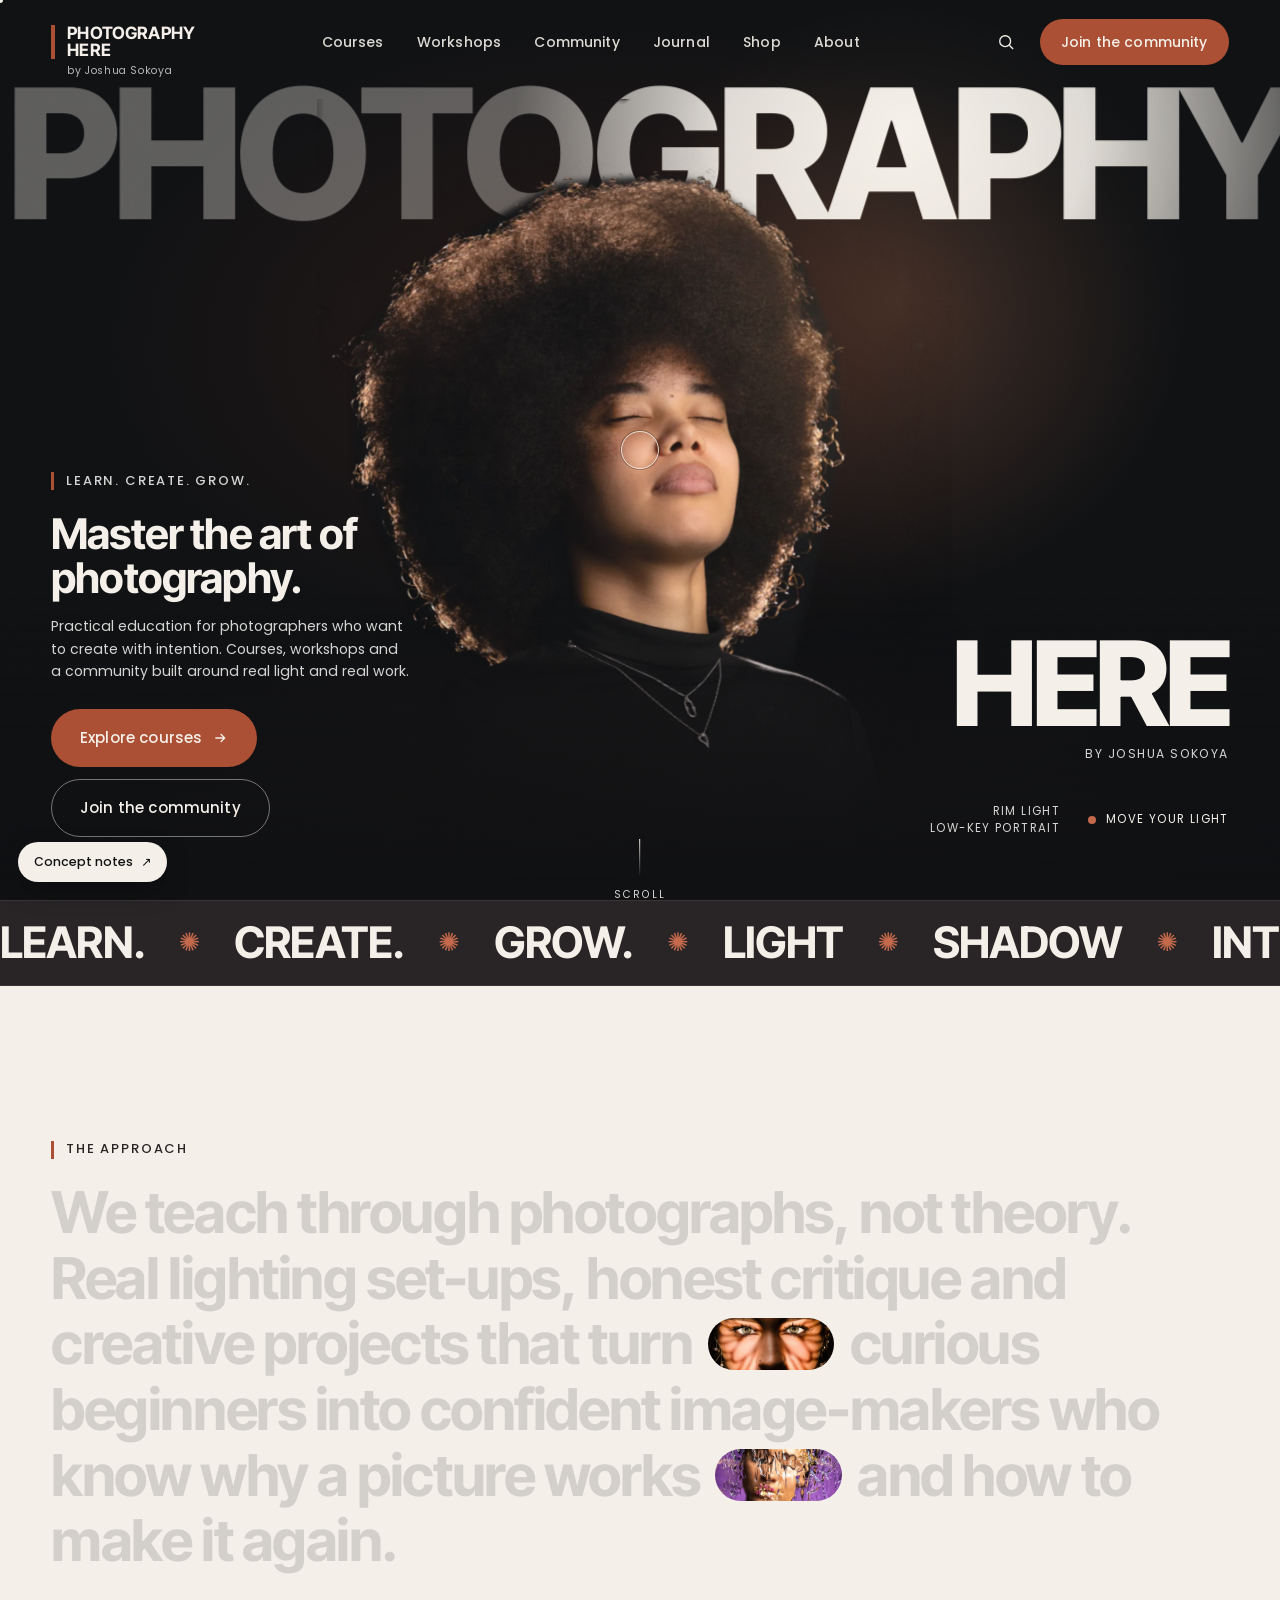
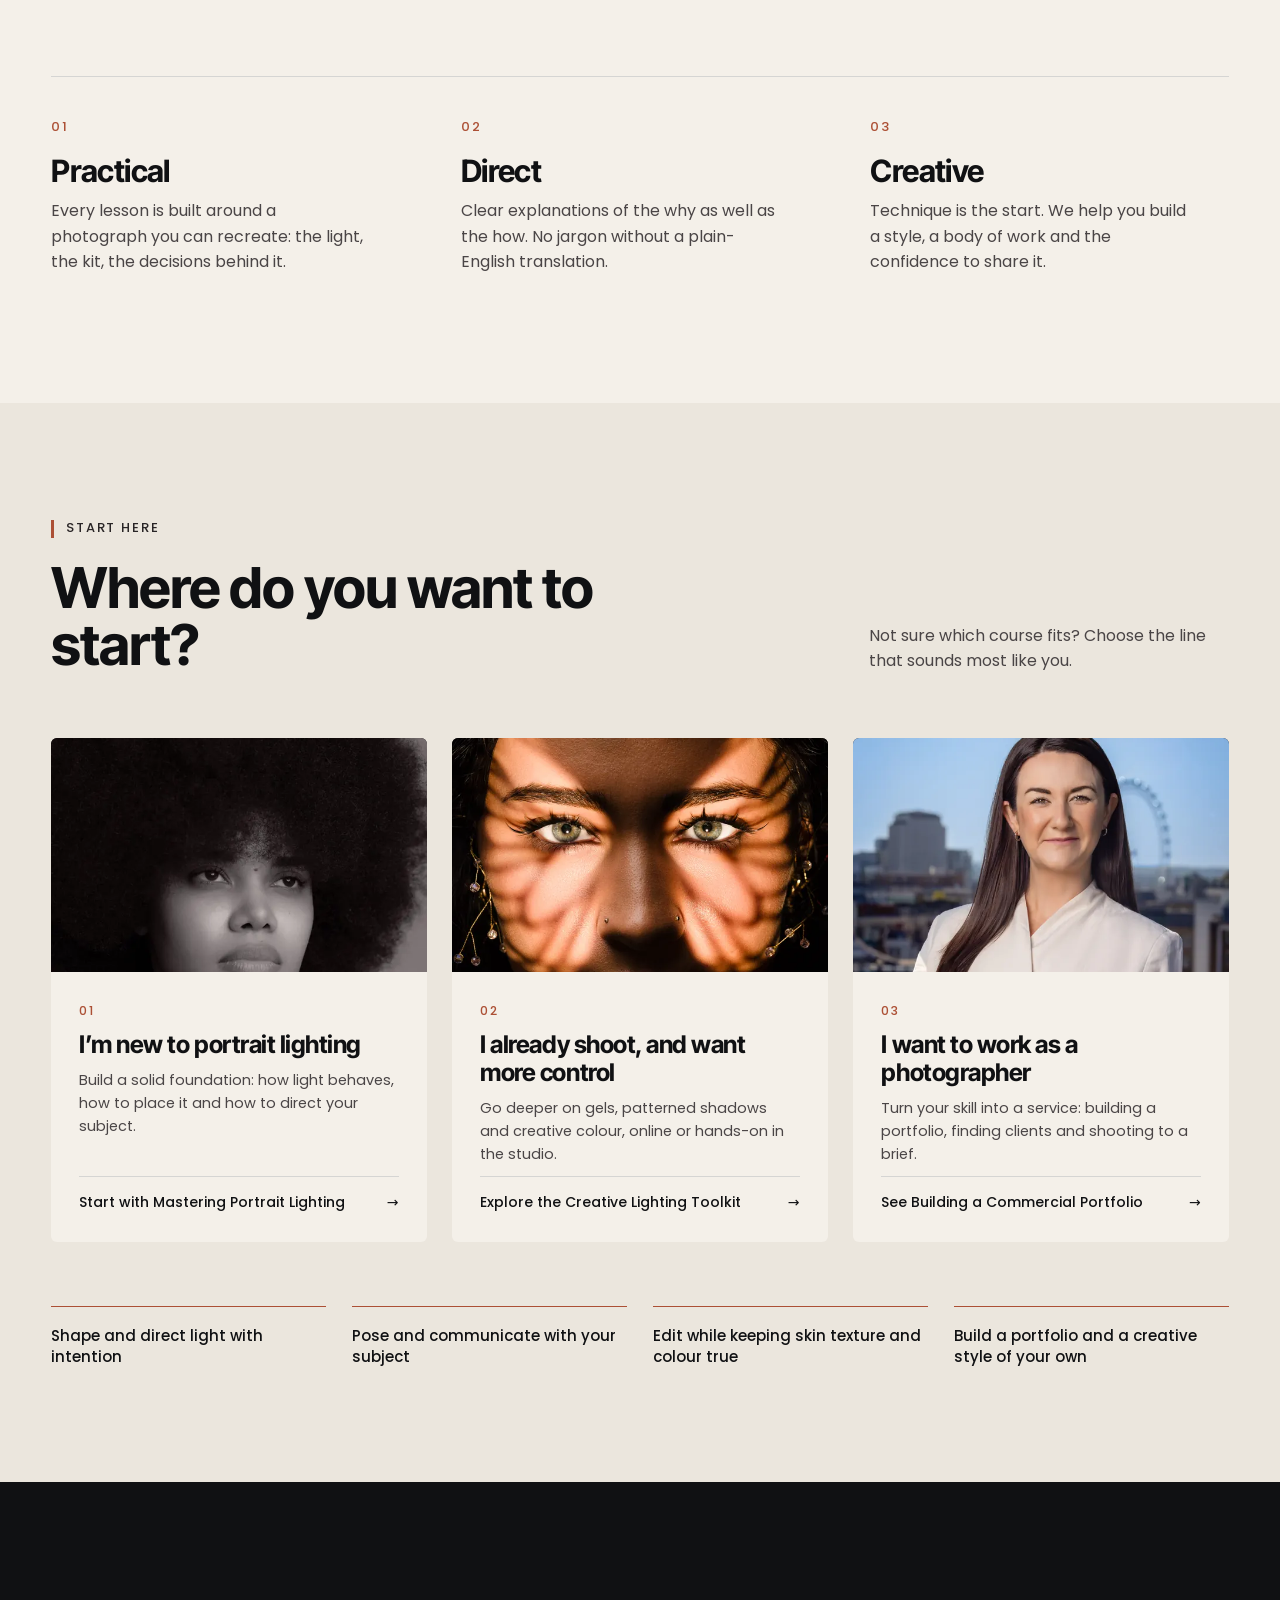
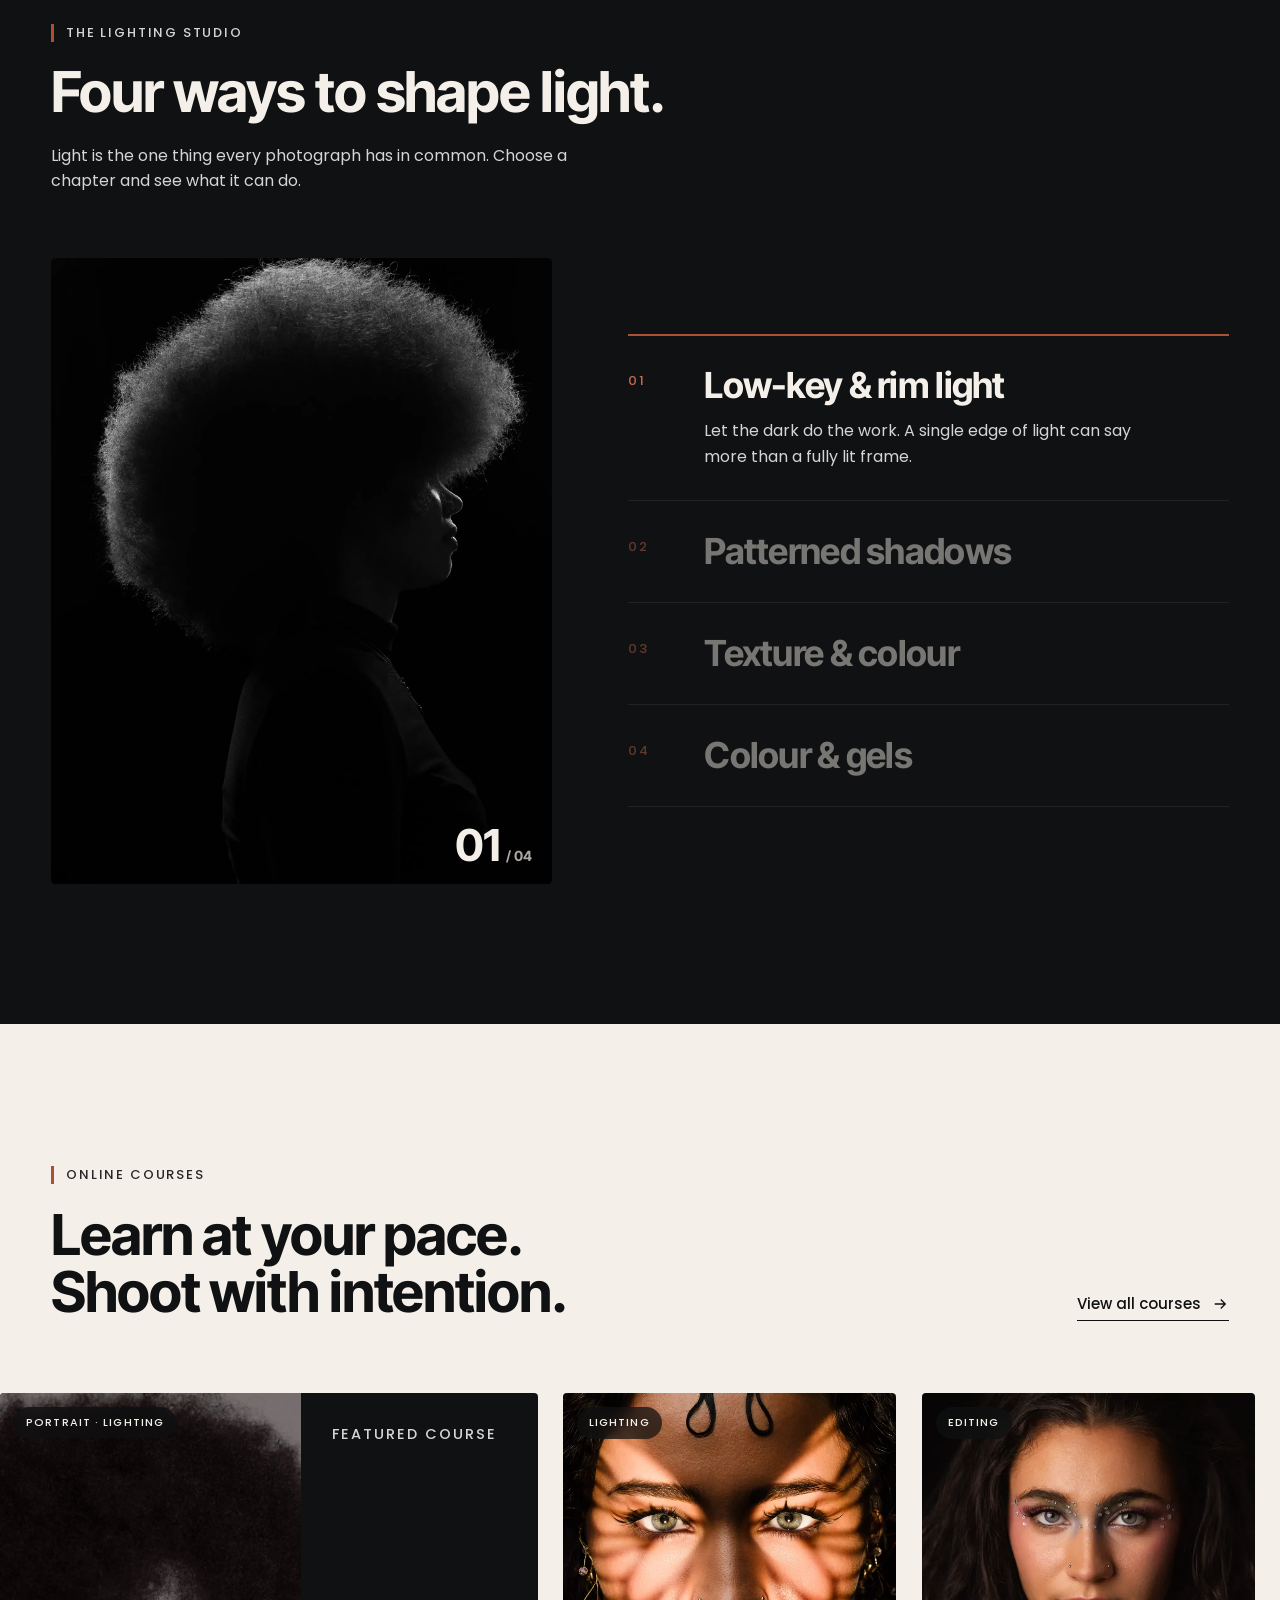
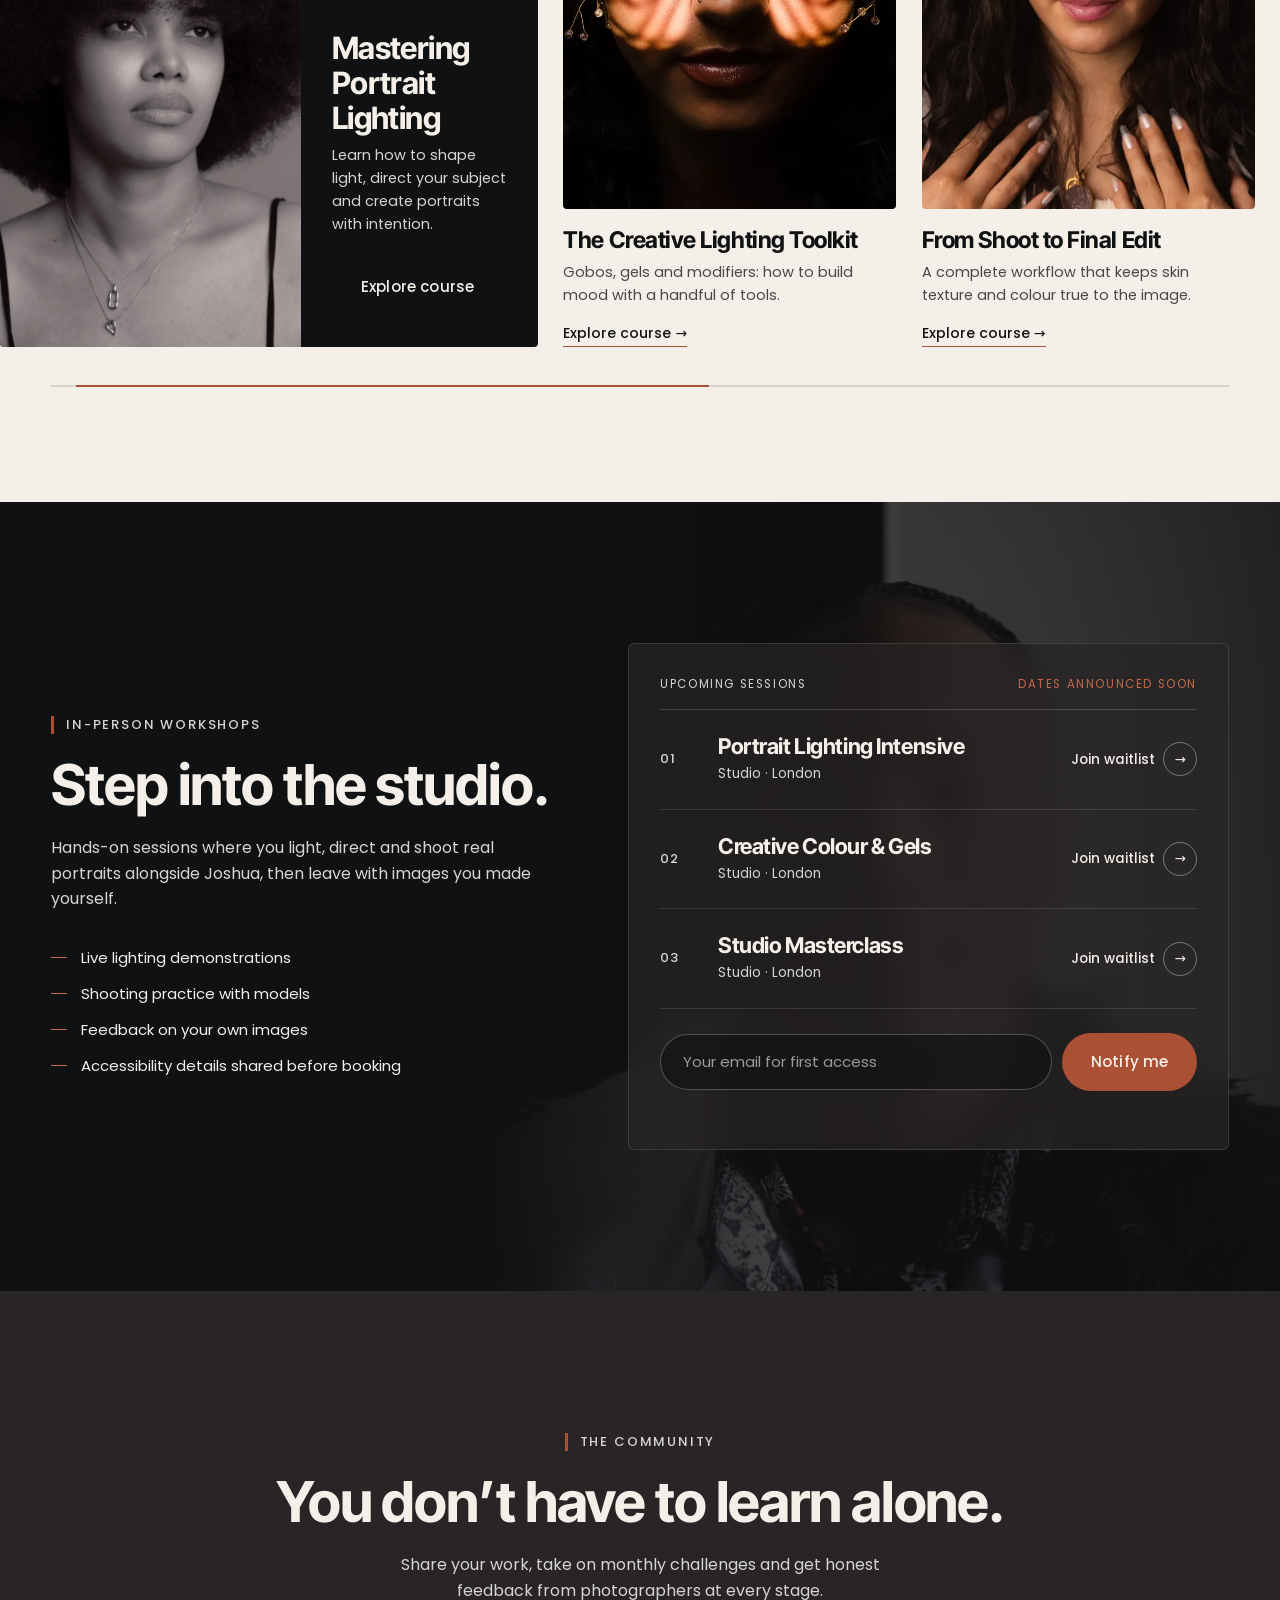
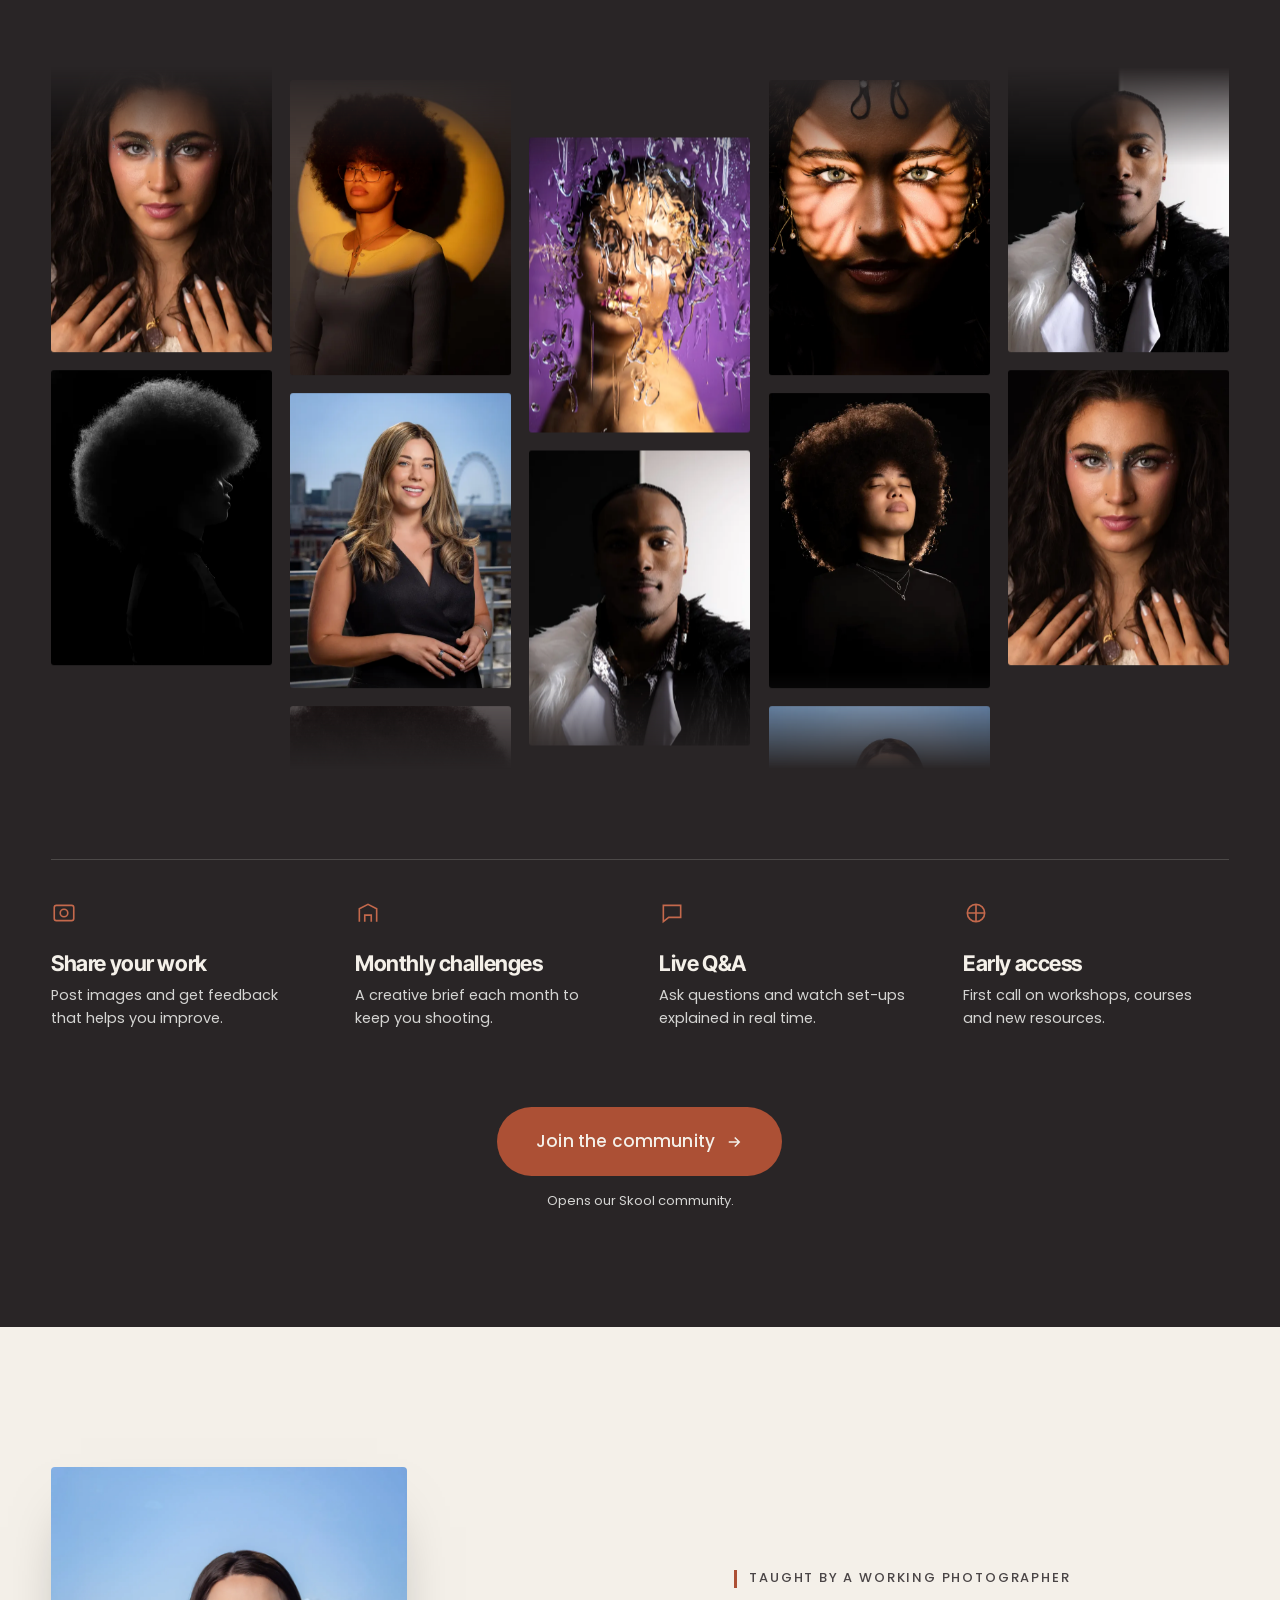
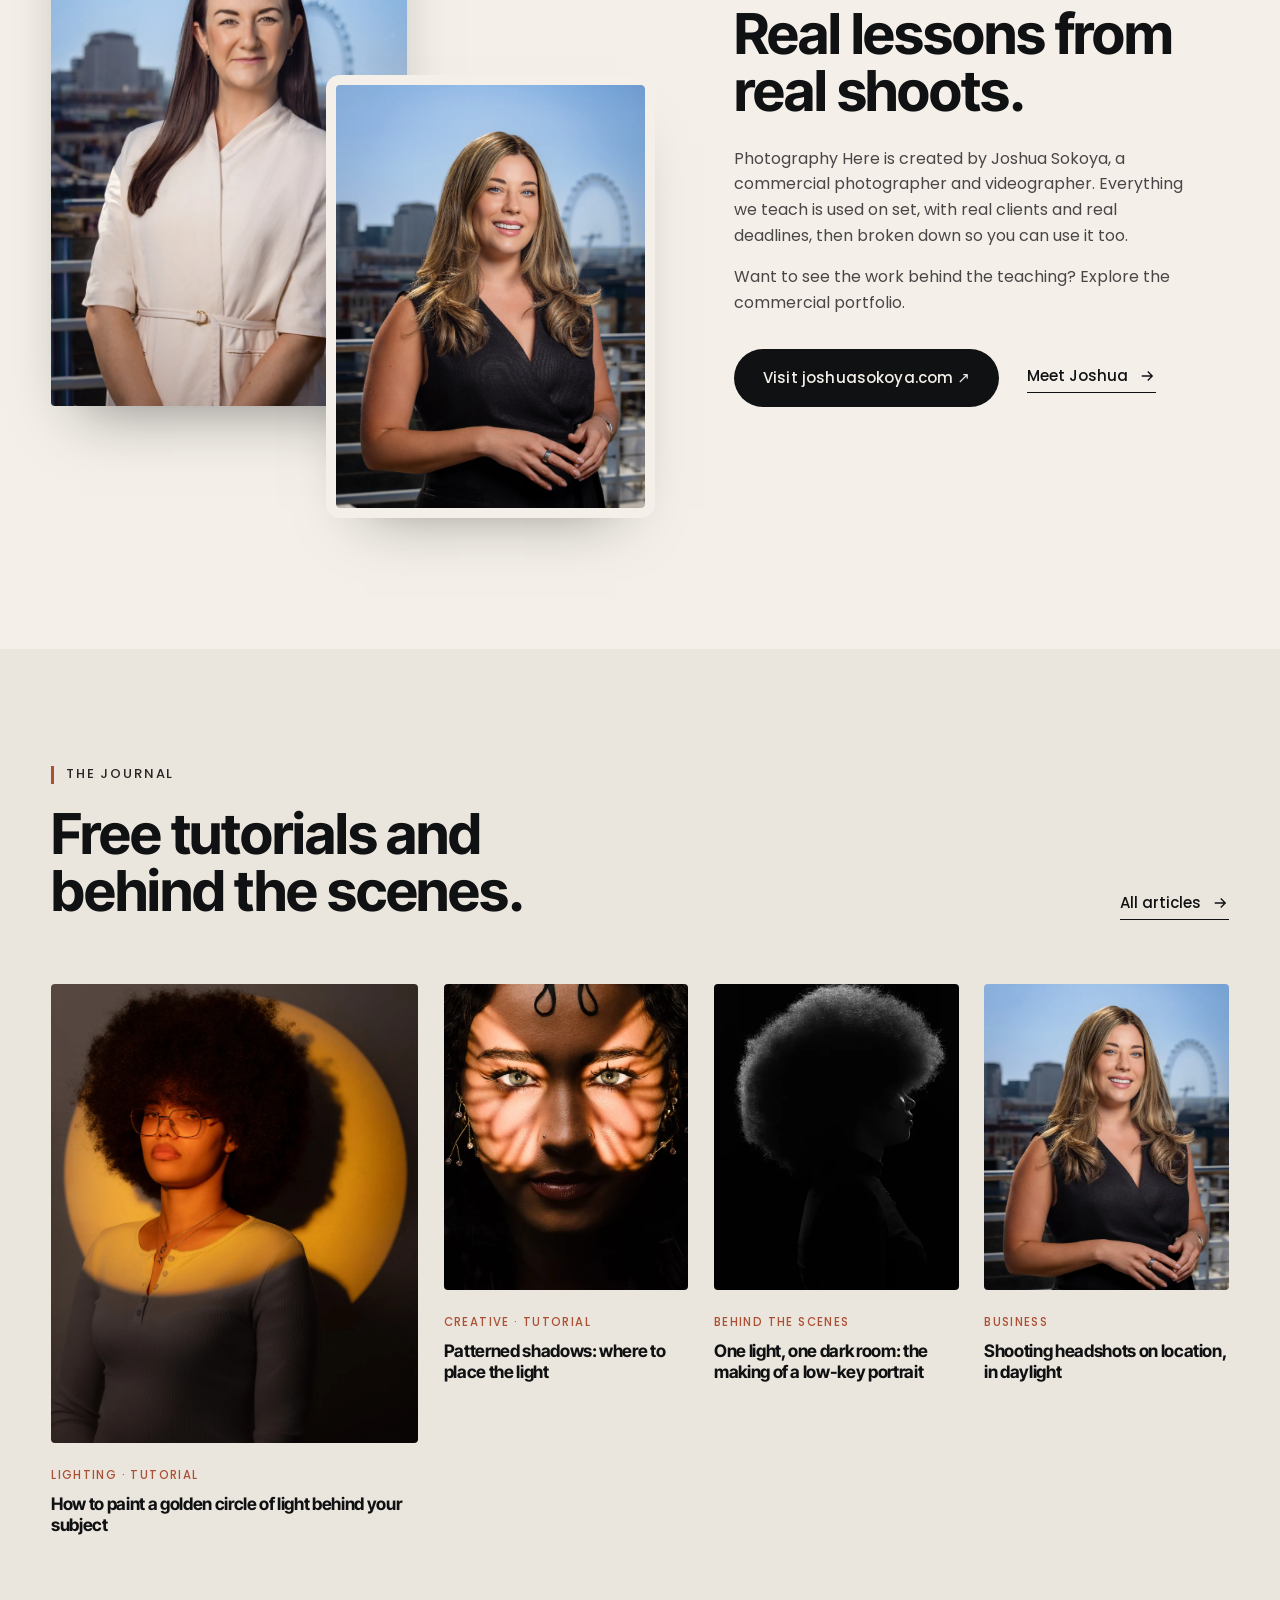
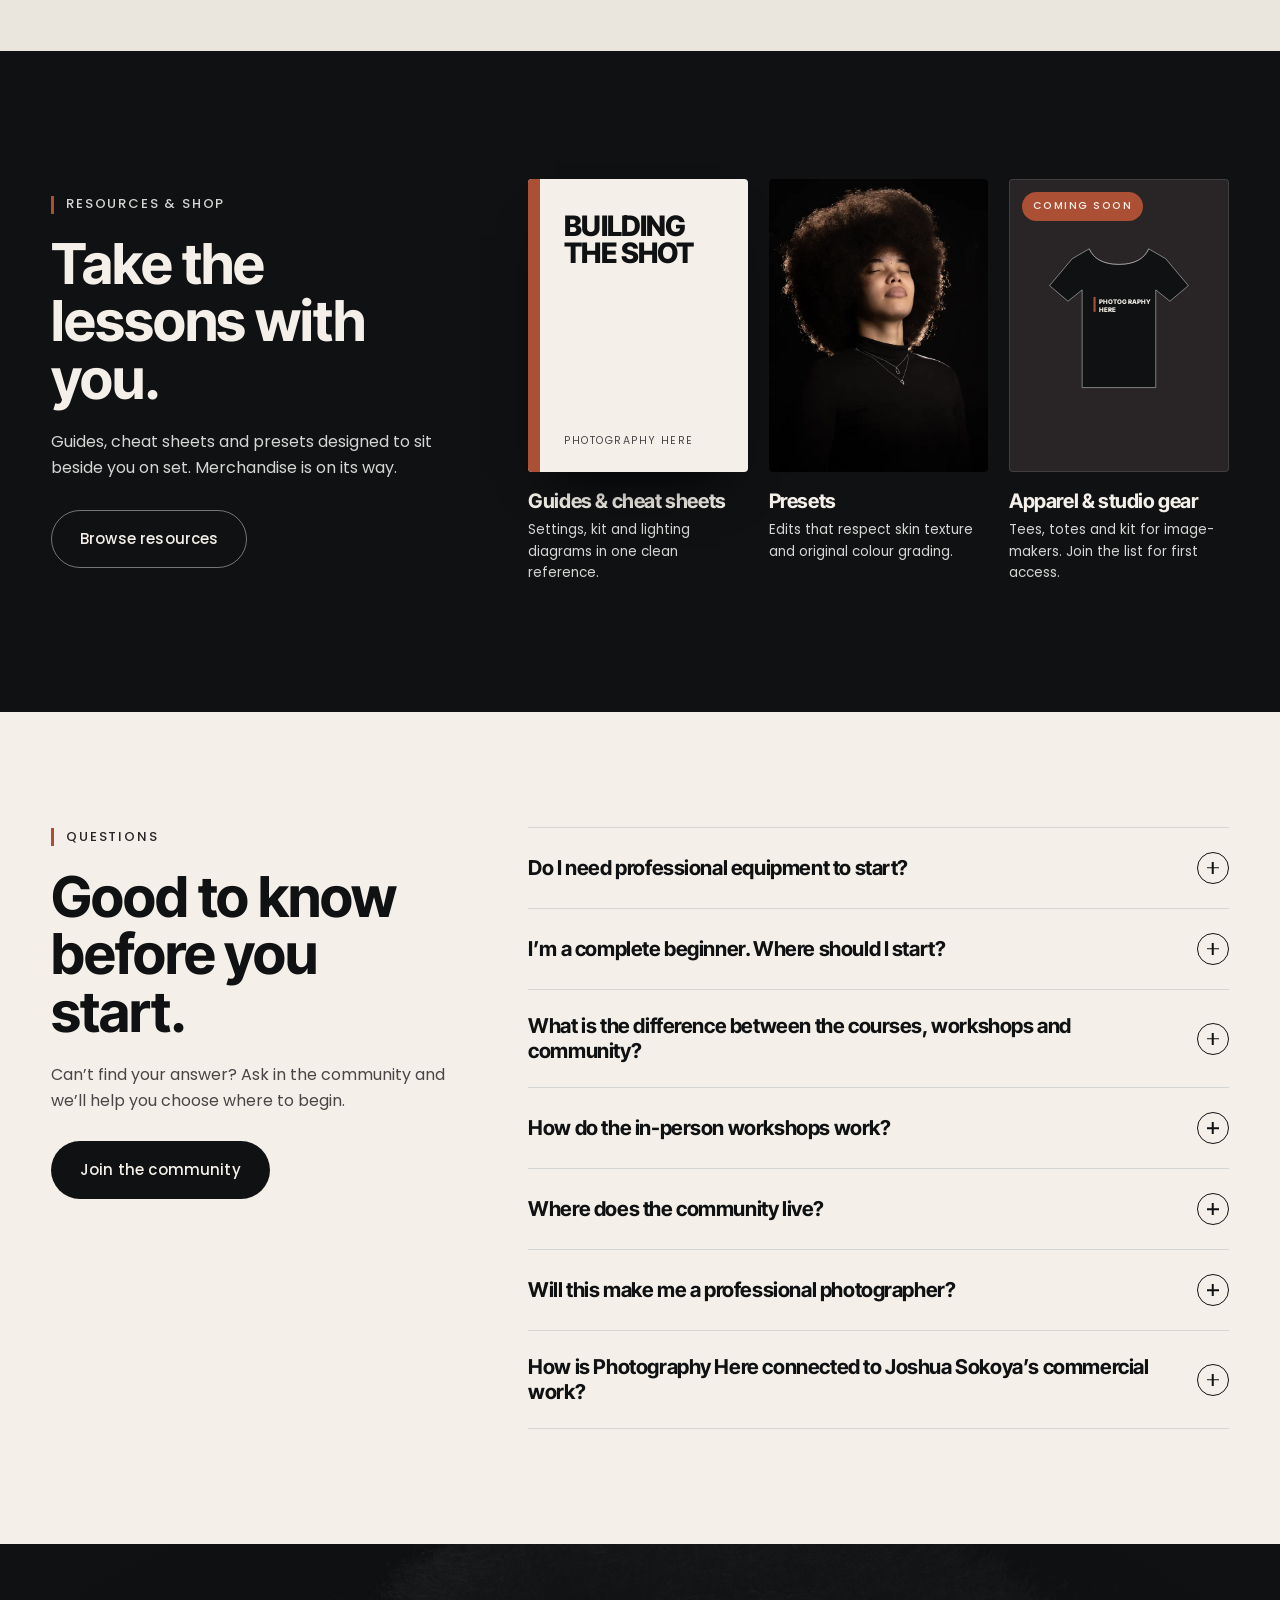
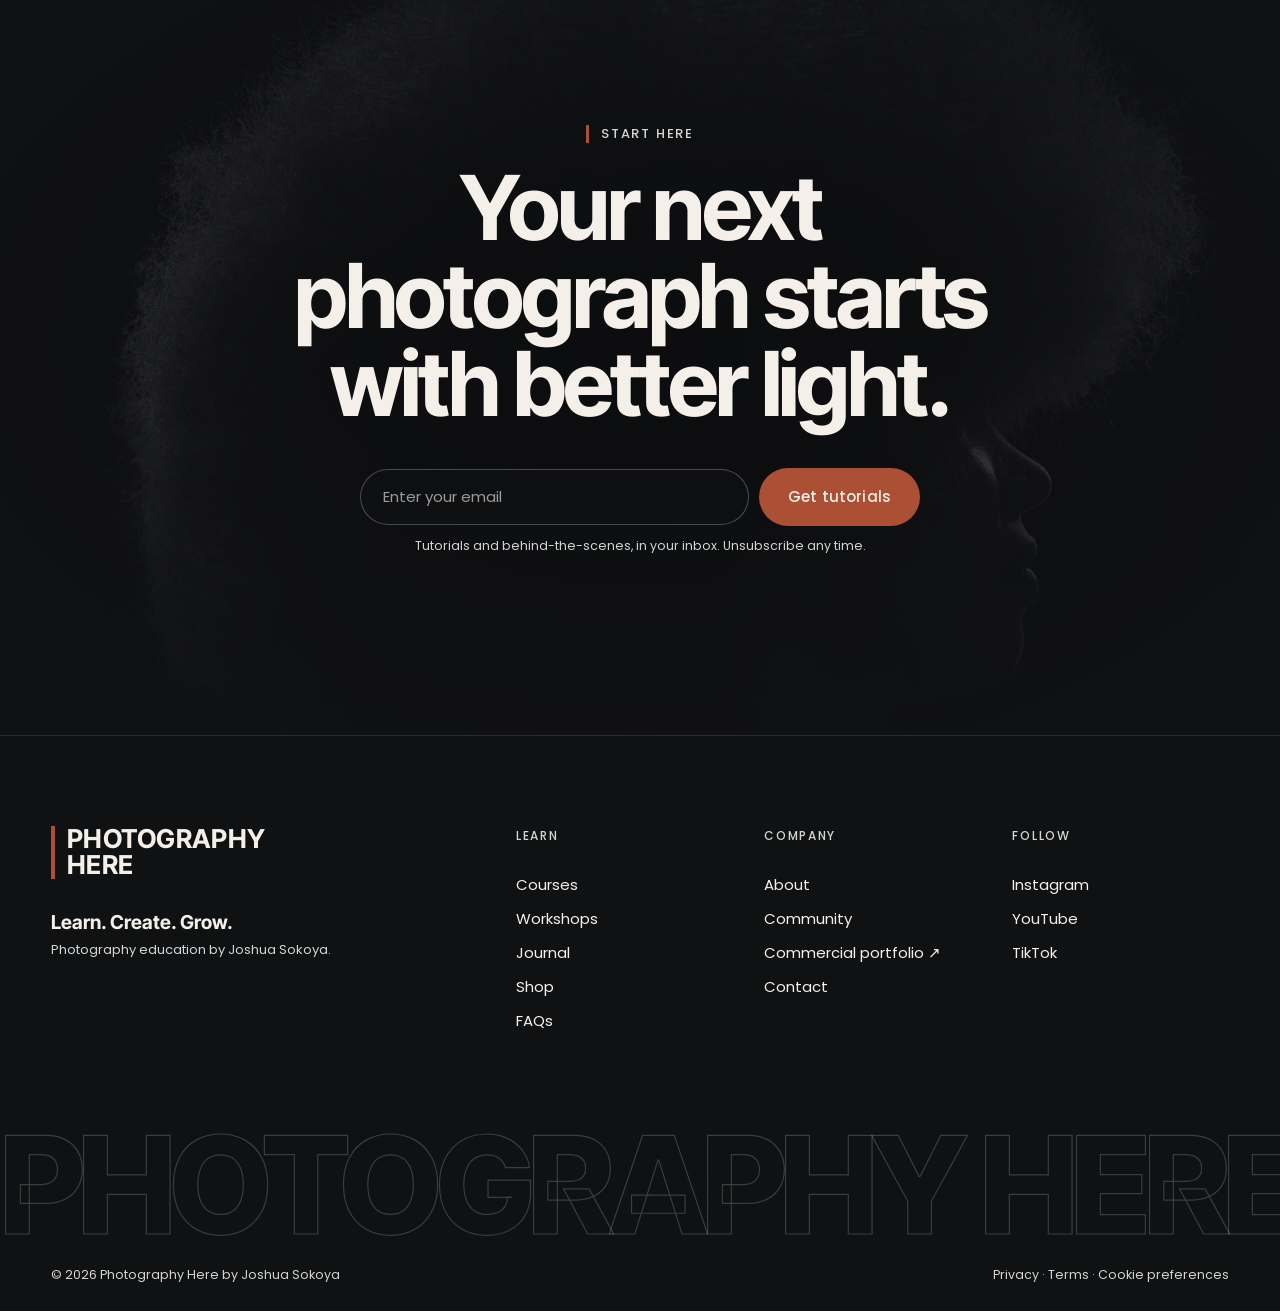
==== index.html @ bf4358ee "Chapters: tap/swipe/arrows on mobile, no autoplay Co-Authored-By: Claude Sonnet 5.5 <noreply@anthrop" ====
<!doctype html>
<html lang="en-GB">
<head>
<meta charset="utf-8">
<meta name="viewport" content="width=device-width, initial-scale=1, viewport-fit=cover">
<title>Photography Here — Learn. Create. Grow. | Photography education by Joshua Sokoya</title>
<meta name="description" content="Practical, real-world photography education: online courses, in-person workshops and a creative community for photographers who want to create with intention. By Joshua Sokoya.">
<meta name="theme-color" content="#101113">
<meta property="og:title" content="Photography Here — Master the art of photography">
<meta property="og:description" content="Courses, workshops and a community for photographers who want to create with intention.">
<meta property="og:type" content="website">
<meta property="og:image" content="https://digitalcraft888.github.io/photography-here-concept/assets/img/rim.webp">
<link rel="canonical" href="https://digitalcraft888.github.io/photography-here-concept/">
<meta name="twitter:card" content="summary_large_image">
<meta property="og:url" content="https://digitalcraft888.github.io/photography-here-concept/">
<meta property="og:site_name" content="Photography Here">
<meta property="og:locale" content="en_GB">
<script type="application/ld+json">[{"@context": "https://schema.org", "@type": "EducationalOrganization", "@id": "https://digitalcraft888.github.io/photography-here-concept/#org", "name": "Photography Here", "alternateName": "Photography Here by Joshua Sokoya", "url": "https://digitalcraft888.github.io/photography-here-concept/", "description": "Practical photography education: online courses, in-person workshops and a creative community.", "founder": {"@type": "Person", "name": "Joshua Sokoya", "url": "https://www.joshuasokoya.com"}, "slogan": "Learn. Create. Grow."}, {"@context": "https://schema.org", "@type": "WebSite", "name": "Photography Here", "url": "https://digitalcraft888.github.io/photography-here-concept/", "publisher": {"@id": "https://digitalcraft888.github.io/photography-here-concept/#org"}, "inLanguage": "en-GB"}, {"@context": "https://schema.org", "@type": "Course", "name": "Mastering Portrait Lighting", "description": "Learn how to shape light, direct your subject and create portraits with intention.", "provider": {"@id": "https://digitalcraft888.github.io/photography-here-concept/#org"}, "inLanguage": "en-GB"}, {"@context": "https://schema.org", "@type": "FAQPage", "mainEntity": [{"@type": "Question", "name": "Do I need professional equipment to start?", "acceptedAnswer": {"@type": "Answer", "text": "No. Lessons start with the principles of light and show how to achieve them with the kit you already have, then explain what an upgrade would actually change. Anything optional is labelled as optional."}}, {"@type": "Question", "name": "I’m a complete beginner. Where should I start?", "acceptedAnswer": {"@type": "Answer", "text": "Start with Mastering Portrait Lighting. It teaches you how to shape light, direct your subject and create portraits with intention, step by step."}}, {"@type": "Question", "name": "What is the difference between the courses, workshops and community?", "acceptedAnswer": {"@type": "Answer", "text": "Courses are online and self-paced, so you learn when it suits you. Workshops are hands-on, in-person sessions in a studio. The community is where you share your work, join monthly challenges and ask questions between lessons."}}, {"@type": "Question", "name": "How do the in-person workshops work?", "acceptedAnswer": {"@type": "Answer", "text": "You light, direct and shoot real portraits alongside Joshua in a studio, then get feedback on your own images. Dates and locations are announced soon. Join the waitlist for first access, and accessibility details are shared before you book."}}, {"@type": "Question", "name": "Where does the community live?", "acceptedAnswer": {"@type": "Answer", "text": "In our Skool community. Use the Join the community button to get in, share your work, take part in monthly challenges and join live Q&A sessions."}}, {"@type": "Question", "name": "Will this make me a professional photographer?", "acceptedAnswer": {"@type": "Answer", "text": "We teach practical skills and honest critique, and we do not promise instant professional results. Progress comes from practice, so the lessons are built around projects you can repeat and improve on."}}, {"@type": "Question", "name": "How is Photography Here connected to Joshua Sokoya’s commercial work?", "acceptedAnswer": {"@type": "Answer", "text": "Photography Here is the education brand by Joshua Sokoya, a commercial photographer and videographer. His commercial portfolio lives at joshuasokoya.com, and the lessons here come from the same real-world shoots."}}]}]</script>
<link rel="preconnect" href="https://fonts.googleapis.com">
<link rel="preconnect" href="https://fonts.gstatic.com" crossorigin>
<link href="https://fonts.googleapis.com/css2?family=Inter+Tight:wght@600;700;800&family=Poppins:wght@400;500&display=swap" rel="stylesheet">
<link rel="preload" as="image" href="assets/img/rim-cut.webp" type="image/webp">
<link rel="stylesheet" href="assets/css/style.css?v=20261113g">
<script>document.documentElement.classList.add('js')</script>
</head>
<body>

<!-- LOADER -->
<div class="loader" id="loader" aria-hidden="true">
  <div class="loader__inner">
    <span class="loader__mark"><i></i>Photography<br>Here</span>
    <span class="loader__count"><b id="loaderNum">000</b><em>/ 100</em></span>
  </div>
  <div class="loader__bar"><span id="loaderBar"></span></div>
</div>

<div class="cursor" id="cursor" aria-hidden="true"><span class="cursor__dot"></span><span class="cursor__ring"><em id="cursorLabel"></em></span></div>

<a class="skip" href="#main">Skip to content</a>

<!-- NAV -->
<header class="nav" id="nav">
  <a class="wordmark" href="#top" aria-label="Photography Here — home">
    <i class="wordmark__bar"></i>
    <span class="wordmark__txt">Photography<br>Here</span>
    <small class="wordmark__by">by Joshua Sokoya</small>
  </a>
  <nav class="nav__links" aria-label="Primary">
    <a href="#courses" data-cursor="Go">Courses</a>
    <a href="#workshops" data-cursor="Go">Workshops</a>
    <a href="#community" data-cursor="Go">Community</a>
    <a href="#journal" data-cursor="Go">Journal</a>
    <a href="#shop" data-cursor="Go">Shop</a>
    <a href="#about" data-cursor="Go">About</a>
  </nav>
  <div class="nav__actions">
    <button class="icon-btn" aria-label="Search"><svg viewBox="0 0 24 24" width="20" height="20" fill="none" stroke="currentColor" stroke-width="1.6"><circle cx="11" cy="11" r="6.5"/><path d="m16 16 4.5 4.5"/></svg></button>
    <a class="btn btn--primary btn--sm magnetic" href="#community">Join the community</a>
    <button class="burger" id="burger" aria-label="Open menu" aria-expanded="false" aria-controls="menu"><span></span><span></span></button>
  </div>
</header>

<!-- MOBILE MENU -->
<div class="menu" id="menu" aria-hidden="true">
  <div class="menu__inner">
    <p class="eyebrow eyebrow--light"><i></i>Menu</p>
    <nav class="menu__links" aria-label="Mobile">
      <a href="#courses"><span>01</span>Courses</a>
      <a href="#workshops"><span>02</span>Workshops</a>
      <a href="#community"><span>03</span>Community</a>
      <a href="#journal"><span>04</span>Journal</a>
      <a href="#shop"><span>05</span>Shop</a>
      <a href="#about"><span>06</span>About</a>
    </nav>
    <div class="menu__foot">
      <a class="btn btn--primary" href="#community">Join the community</a>
      <p>Learn. Create. Grow.<br><a href="https://www.joshuasokoya.com" target="_blank" rel="noopener">joshuasokoya.com ↗</a> · <a href="notes.html">Concept notes ↗</a></p>
    </div>
  </div>
  <img width="640" height="960" class="menu__img" src="assets/img/silhouette-sm.webp" alt="" aria-hidden="true">
</div>

<main id="main">

<!-- HERO -->
<section class="hero" id="top" aria-label="Introduction">
  <div class="hero__bg" aria-hidden="true"></div>
  <h1 class="hero__word" id="heroWord"><span aria-hidden="true">PHOTO</span><span aria-hidden="true">GRAPHY</span><span class="sr">Photography Here: online photography courses, in-person workshops and a creative community</span></h1>
  <div class="hero__stage" id="heroStage">
    <img class="hero__cut" id="heroCut" src="assets/img/rim-cut.webp" width="1400" height="2099" alt="Portrait of a woman with an afro, eyes closed, her hair rim-lit against a black studio background" fetchpriority="high">
  </div>
  <div class="hero__glow" id="heroGlow" aria-hidden="true"></div>
  <div class="hero__grain" aria-hidden="true"></div>

  <span class="hero__here" aria-hidden="true">HERE<sup>by Joshua Sokoya</sup></span>

  <div class="hero__copy">
    <p class="eyebrow eyebrow--light"><i></i>Learn. Create. Grow.</p>
    <h2 class="hero__title">Master the art of photography.</h2>
    <p class="hero__lede">Practical education for photographers who want to create with intention. Courses, workshops and a community built around real light and real work.</p>
    <div class="hero__cta">
      <a class="btn btn--primary magnetic" href="#courses">Explore courses <svg viewBox="0 0 24 24" width="16" height="16" fill="none" stroke="currentColor" stroke-width="2"><path d="M5 12h14M13 6l6 6-6 6"/></svg></a>
      <a class="btn btn--ghost magnetic" href="#community">Join the community</a>
    </div>
  </div>

  <aside class="hero__meta" aria-hidden="true">
    <span class="hero__tag">Rim light<br>Low-key portrait</span>
    <span class="hero__hint"><i></i>Move your light</span>
  </aside>
  <a class="hero__scroll" href="#manifesto" aria-label="Scroll to content"><span></span>Scroll</a>
</section>

<!-- MARQUEE -->
<div class="marquee" aria-hidden="true">
  <div class="marquee__track">
    <span>Learn.</span><b>✺</b><span>Create.</span><b>✺</b><span>Grow.</span><b>✺</b><span>Light</span><b>✺</b><span>Shadow</span><b>✺</b><span>Intention</span><b>✺</b>
    <span>Learn.</span><b>✺</b><span>Create.</span><b>✺</b><span>Grow.</span><b>✺</b><span>Light</span><b>✺</b><span>Shadow</span><b>✺</b><span>Intention</span><b>✺</b>
  </div>
</div>

<!-- MANIFESTO (ivory) -->
<section class="manifesto surface-ivory" id="manifesto">
  <div class="wrap">
    <p class="eyebrow"><i></i>The approach</p>
    <p class="manifesto__text" id="manifestoText">
      We teach through photographs, not theory. Real lighting set-ups, honest critique and creative projects that turn
      <span class="pill-img" style="--img:url(../img/pattern-sm.webp);--pos:50% 38%"></span>
      curious beginners into confident image-makers who know
      <em>why</em> a picture works
      <span class="pill-img" style="--img:url(../img/water-sm.webp);--pos:50% 45%"></span>
      and how to make it again.
    </p>
    <div class="pillars">
      <article class="pillar" data-reveal>
        <span class="pillar__n">01</span>
        <h3>Practical</h3>
        <p>Every lesson is built around a photograph you can recreate: the light, the kit, the decisions behind it.</p>
      </article>
      <article class="pillar" data-reveal style="--d:.1s">
        <span class="pillar__n">02</span>
        <h3>Direct</h3>
        <p>Clear explanations of the why as well as the how. No jargon without a plain-English translation.</p>
      </article>
      <article class="pillar" data-reveal style="--d:.2s">
        <span class="pillar__n">03</span>
        <h3>Creative</h3>
        <p>Technique is the start. We help you build a style, a body of work and the confidence to share it.</p>
      </article>
    </div>
  </div>
</section>


<!-- START HERE: PATH CHOOSER -->
<section class="paths surface-ivory surface-ivory--alt" id="start" aria-labelledby="pathH">
  <div class="wrap">
    <header class="sec-head sec-head--row">
      <div><p class="eyebrow"><i></i>Start here</p><h2 id="pathH">Where do you want to start?</h2></div>
      <p class="sec-head__sub">Not sure which course fits? Choose the line that sounds most like you.</p>
    </header>
    <div class="paths__grid">
      <a class="path" href="#courses" data-cursor="Start">
        <div class="path__img"><img src="assets/img/bw-sm.webp" width="640" height="960" loading="lazy" alt="Black and white portrait with soft, sculpted light"></div>
        <div class="path__body"><span class="path__n">01</span><h3>I’m new to portrait lighting</h3><p>Build a solid foundation: how light behaves, how to place it and how to direct your subject.</p><span class="path__go">Start with Mastering Portrait Lighting <i>→</i></span></div>
      </a>
      <a class="path" href="#workshops" data-cursor="Start">
        <div class="path__img"><img src="assets/img/pattern-sm.webp" width="640" height="960" loading="lazy" alt="Close portrait with butterfly-shaped patterned shadows"></div>
        <div class="path__body"><span class="path__n">02</span><h3>I already shoot, and want more control</h3><p>Go deeper on gels, patterned shadows and creative colour, online or hands-on in the studio.</p><span class="path__go">Explore the Creative Lighting Toolkit <i>→</i></span></div>
      </a>
      <a class="path" href="#about" data-cursor="Start">
        <div class="path__img"><img src="assets/img/corp1-sm.webp" width="640" height="960" loading="lazy" alt="Corporate portrait of a woman in cream on a London rooftop"></div>
        <div class="path__body"><span class="path__n">03</span><h3>I want to work as a photographer</h3><p>Turn your skill into a service: building a portfolio, finding clients and shooting to a brief.</p><span class="path__go">See Building a Commercial Portfolio <i>→</i></span></div>
      </a>
    </div>
    <ul class="outcomes" aria-label="What you will learn to do">
      <li>Shape and direct light with intention</li><li>Pose and communicate with your subject</li><li>Edit while keeping skin texture and colour true</li><li>Build a portfolio and a creative style of your own</li>
    </ul>
  </div>
</section>

<!-- FOUR WAYS TO SHAPE LIGHT (dark) -->
<section class="chapters surface-dark" id="light" aria-labelledby="lightH">
  <div class="wrap">
    <header class="sec-head">
      <p class="eyebrow eyebrow--light"><i></i>The lighting studio</p>
      <h2 id="lightH">Four ways to shape light.</h2>
      <p class="sec-head__sub">Light is the one thing every photograph has in common. Choose a chapter and see what it can do.</p>
    </header>

    <div class="chapters__grid">
      <div class="chapters__stage" id="chStage">
        <figure class="ch-img is-active" data-i="0"><img width="1600" height="2399" src="assets/img/silhouette.webp" loading="lazy" alt="Low-key profile portrait of a woman with an afro, rim-lit, body falling into shadow"></figure>
        <figure class="ch-img" data-i="1"><img width="1600" height="2399" src="assets/img/pattern.webp" loading="lazy" alt="Close portrait with butterfly-shaped patterned shadows across the eyes and cheeks"></figure>
        <figure class="ch-img" data-i="2"><img width="1600" height="2399" src="assets/img/water.webp" loading="lazy" alt="Portrait of a person behind a sheet of water droplets against a vivid purple background"></figure>
        <figure class="ch-img" data-i="3"><img width="1600" height="2399" src="assets/img/gel.webp" loading="lazy" alt="Portrait of a woman in glasses framed by a golden circle of gelled light"></figure>
        <div class="chapters__nav" aria-label="Change chapter"><button type="button" id="chPrev" aria-label="Previous chapter"><svg viewBox="0 0 24 24" width="20" height="20" fill="none" stroke="currentColor" stroke-width="2"><path d="M19 12H5M11 6l-6 6 6 6"/></svg></button><button type="button" id="chNext" aria-label="Next chapter"><svg viewBox="0 0 24 24" width="20" height="20" fill="none" stroke="currentColor" stroke-width="2"><path d="M5 12h14M13 6l6 6-6 6"/></svg></button></div>
        <div class="chapters__count"><b id="chNum">01</b><span>/ 04</span></div>
      </div>
      <ol class="chapters__list" id="chList">
        <li class="is-active" data-i="0" tabindex="0" role="button" data-cursor="View">
          <span class="ch-n">01</span>
          <div><h3>Low-key &amp; rim light</h3><p>Let the dark do the work. A single edge of light can say more than a fully lit frame.</p></div>
        </li>
        <li data-i="1" tabindex="0" role="button" data-cursor="View">
          <span class="ch-n">02</span>
          <div><h3>Patterned shadows</h3><p>Shape light with gobos and found textures to add depth, mood and story to a face.</p></div>
        </li>
        <li data-i="2" tabindex="0" role="button" data-cursor="View">
          <span class="ch-n">03</span>
          <div><h3>Texture &amp; colour</h3><p>Break the rules on purpose. Water, glass and gels for portraits that feel like art direction.</p></div>
        </li>
        <li data-i="3" tabindex="0" role="button" data-cursor="View">
          <span class="ch-n">04</span>
          <div><h3>Colour &amp; gels</h3><p>Paint a background from light itself, then place your subject inside it with control.</p></div>
        </li>
      </ol>
    </div>
  </div>
</section>

<!-- COURSES (ivory) -->
<section class="courses surface-ivory" id="courses" aria-labelledby="coursesH">
  <div class="wrap">
    <header class="sec-head sec-head--row">
      <div>
        <p class="eyebrow"><i></i>Online courses</p>
        <h2 id="coursesH">Learn at your pace. Shoot with intention.</h2>
      </div>
      <a class="link-arrow" href="#courses" data-cursor="Go">View all courses <svg viewBox="0 0 24 24" width="18" height="18" fill="none" stroke="currentColor" stroke-width="1.8"><path d="M5 12h14M13 6l6 6-6 6"/></svg></a>
    </header>
  </div>

  <div class="rail" id="rail" data-cursor="Drag">
    <div class="rail__track" id="railTrack">
      <article class="card card--feature">
        <a href="#courses" class="card__media"><img width="1600" height="2399" src="assets/img/bw.webp" loading="lazy" alt="Black and white portrait of a woman with a large afro, soft sculpted light"><span class="card__tag">Portrait · Lighting</span></a>
        <div class="card__body">
          <p class="card__kicker">Featured course</p>
          <h3>Mastering Portrait Lighting</h3>
          <p>Learn how to shape light, direct your subject and create portraits with intention.</p>
          <a class="btn btn--dark magnetic" href="#courses">Explore course</a>
        </div>
      </article>
      <article class="card">
        <a href="#courses" class="card__media"><img width="640" height="960" src="assets/img/pattern-sm.webp" loading="lazy" alt="Close portrait with butterfly-shaped shadows"><span class="card__tag">Lighting</span></a>
        <div class="card__body"><h3>The Creative Lighting Toolkit</h3><p>Gobos, gels and modifiers: how to build mood with a handful of tools.</p><span class="card__go">Explore course →</span></div>
      </article>
      <article class="card">
        <a href="#courses" class="card__media"><img width="640" height="960" src="assets/img/texture-sm.webp" loading="lazy" alt="Close portrait with jewelled eye makeup and hands on chest"><span class="card__tag">Editing</span></a>
        <div class="card__body"><h3>From Shoot to Final Edit</h3><p>A complete workflow that keeps skin texture and colour true to the image.</p><span class="card__go">Explore course →</span></div>
      </article>
      <article class="card">
        <a href="#courses" class="card__media"><img width="640" height="960" src="assets/img/corp1-sm.webp" loading="lazy" alt="Corporate headshot of a woman in cream on a London rooftop"><span class="card__tag">Business</span></a>
        <div class="card__body"><h3>Building a Commercial Portfolio</h3><p>Turn a skill into a service: clients, pricing and the work that wins them.</p><span class="card__go">Explore course →</span></div>
      </article>
      <article class="card">
        <a href="#courses" class="card__media"><img width="640" height="960" src="assets/img/gel-sm.webp" loading="lazy" alt="Portrait framed by a golden circle of light"><span class="card__tag">Creative</span></a>
        <div class="card__body"><h3>Colour, Gels &amp; Backgrounds</h3><p>Create vivid backdrops from light alone, in any room.</p><span class="card__go">Explore course →</span></div>
      </article>
      <div class="card card--end"><p>New courses<br>added regularly.</p><a class="btn btn--primary" href="#community">Get notified</a></div>
    </div>
    <div class="rail__bar"><span id="railProg"></span></div>
  </div>
</section>

<!-- WORKSHOPS (dark) -->
<section class="workshops surface-dark" id="workshops" aria-labelledby="wsH">
  <div class="workshops__bg" data-parallax="0.12"><img width="1600" height="2399" src="assets/img/fur.webp" loading="lazy" alt="" aria-hidden="true"></div>
  <div class="wrap workshops__grid">
    <div class="workshops__lead">
      <p class="eyebrow eyebrow--light"><i></i>In-person workshops</p>
      <h2 id="wsH">Step into the studio.</h2>
      <p class="sec-head__sub">Hands-on sessions where you light, direct and shoot real portraits alongside Joshua, then leave with images you made yourself.</p>
      <ul class="ticks">
        <li>Live lighting demonstrations</li>
        <li>Shooting practice with models</li>
        <li>Feedback on your own images</li>
        <li>Accessibility details shared before booking</li>
      </ul>
    </div>
    <div class="schedule" aria-label="Upcoming workshops">
      <div class="schedule__head"><span>Upcoming sessions</span><span>Dates announced soon</span></div>
      <a class="sched" href="#workshops" data-cursor="Book"><span class="sched__n">01</span><div><h3>Portrait Lighting Intensive</h3><p>Studio · London</p></div><span class="sched__cta">Join waitlist <i>→</i></span></a>
      <a class="sched" href="#workshops" data-cursor="Book"><span class="sched__n">02</span><div><h3>Creative Colour &amp; Gels</h3><p>Studio · London</p></div><span class="sched__cta">Join waitlist <i>→</i></span></a>
      <a class="sched" href="#workshops" data-cursor="Book"><span class="sched__n">03</span><div><h3>Studio Masterclass</h3><p>Studio · London</p></div><span class="sched__cta">Join waitlist <i>→</i></span></a>
      <form class="waitlist" id="waitlist" novalidate>
        <label for="wEmail" class="sr">Email address</label>
        <input id="wEmail" type="email" placeholder="Your email for first access" autocomplete="email" required>
        <button class="btn btn--primary" type="submit">Notify me</button>
        <p class="form-note" id="wNote" role="status"></p>
      </form>
    </div>
  </div>
</section>

<!-- COMMUNITY (charcoal) -->
<section class="community surface-charcoal" id="community" aria-labelledby="comH">
  <div class="wrap">
    <header class="sec-head sec-head--center">
      <p class="eyebrow eyebrow--light"><i></i>The community</p>
      <h2 id="comH">You don’t have to learn alone.</h2>
      <p class="sec-head__sub">Share your work, take on monthly challenges and get honest feedback from photographers at every stage.</p>
    </header>
  </div>

  <div class="wall" aria-label="Member work">
    <div class="wall__col" data-speed="-0.06"><img width="640" height="960" src="assets/img/texture-sm.webp" loading="lazy" alt="Close portrait with jewelled eye makeup"><img width="640" height="960" src="assets/img/silhouette-sm.webp" loading="lazy" alt="Profile silhouette portrait"></div>
    <div class="wall__col" data-speed="0.08"><img width="640" height="960" src="assets/img/gel-sm.webp" loading="lazy" alt="Portrait with golden light circle"><img width="640" height="960" src="assets/img/corp2-sm.webp" loading="lazy" alt="Smiling professional portrait on a rooftop"><img width="640" height="960" src="assets/img/bw-sm.webp" loading="lazy" alt="Black and white portrait"></div>
    <div class="wall__col wall__col--mid" data-speed="-0.04"><img width="640" height="960" src="assets/img/water-sm.webp" loading="lazy" alt="Portrait behind water droplets"><img width="640" height="960" src="assets/img/fur-sm.webp" loading="lazy" alt="Portrait of a man in a fur-collared jacket"></div>
    <div class="wall__col" data-speed="0.08"><img width="640" height="960" src="assets/img/pattern-sm.webp" loading="lazy" alt="Patterned shadow portrait"><img width="640" height="959" src="assets/img/rim-sm.webp" loading="lazy" alt="Rim-lit portrait"><img width="640" height="960" src="assets/img/corp1-sm.webp" loading="lazy" alt="Professional portrait in cream"></div>
    <div class="wall__col" data-speed="-0.06"><img width="640" height="960" src="assets/img/fur-sm.webp" loading="lazy" alt="Portrait of a man in a fur-collared jacket"><img width="640" height="960" src="assets/img/texture-sm.webp" loading="lazy" alt="Close portrait with hands on chest"></div>
  </div>

  <div class="wrap">
    <div class="perks">
      <div class="perk" data-reveal><svg viewBox="0 0 24 24" width="26" height="26" fill="none" stroke="currentColor" stroke-width="1.5"><rect x="3" y="5" width="18" height="14" rx="2"/><circle cx="12" cy="12" r="3.5"/></svg><h3>Share your work</h3><p>Post images and get feedback that helps you improve.</p></div>
      <div class="perk" data-reveal style="--d:.08s"><svg viewBox="0 0 24 24" width="26" height="26" fill="none" stroke="currentColor" stroke-width="1.5"><path d="M4 20V8l8-4 8 4v12M9 20v-6h6v6"/></svg><h3>Monthly challenges</h3><p>A creative brief each month to keep you shooting.</p></div>
      <div class="perk" data-reveal style="--d:.16s"><svg viewBox="0 0 24 24" width="26" height="26" fill="none" stroke="currentColor" stroke-width="1.5"><path d="M4 5h16v11H9l-5 4z"/></svg><h3>Live Q&amp;A</h3><p>Ask questions and watch set-ups explained in real time.</p></div>
      <div class="perk" data-reveal style="--d:.24s"><svg viewBox="0 0 24 24" width="26" height="26" fill="none" stroke="currentColor" stroke-width="1.5"><circle cx="12" cy="12" r="8"/><path d="M12 4v16M4 12h16"/></svg><h3>Early access</h3><p>First call on workshops, courses and new resources.</p></div>
    </div>
    <div class="community__cta">
      <a class="btn btn--primary btn--lg magnetic" href="https://www.skool.com/" target="_blank" rel="noopener">Join the community <svg viewBox="0 0 24 24" width="18" height="18" fill="none" stroke="currentColor" stroke-width="2"><path d="M5 12h14M13 6l6 6-6 6"/></svg></a>
      <p>Opens our Skool community.</p>
    </div>
  </div>
</section>

<!-- ABOUT / COMMERCIAL (ivory) -->
<section class="about surface-ivory" id="about" aria-labelledby="aboutH">
  <div class="wrap about__grid">
    <div class="about__imgs">
      <img width="1600" height="2400" class="a1" src="assets/img/corp1.webp" loading="lazy" alt="Corporate portrait of a woman in cream with the London skyline behind">
      <img width="1600" height="2400" class="a2" src="assets/img/corp2.webp" loading="lazy" alt="Smiling corporate portrait of a woman in black, London Eye behind">
    </div>
    <div class="about__copy">
      <p class="eyebrow"><i></i>Taught by a working photographer</p>
      <h2 id="aboutH">Real lessons from real shoots.</h2>
      <p>Photography Here is created by Joshua Sokoya, a commercial photographer and videographer. Everything we teach is used on set, with real clients and real deadlines, then broken down so you can use it too.</p>
      <p>Want to see the work behind the teaching? Explore the commercial portfolio.</p>
      <div class="about__cta">
        <a class="btn btn--dark magnetic" href="https://www.joshuasokoya.com" target="_blank" rel="noopener">Visit joshuasokoya.com ↗</a>
        <a class="link-arrow" href="#about" data-cursor="Go">Meet Joshua <svg viewBox="0 0 24 24" width="18" height="18" fill="none" stroke="currentColor" stroke-width="1.8"><path d="M5 12h14M13 6l6 6-6 6"/></svg></a>
      </div>
    </div>
  </div>
</section>

<!-- JOURNAL (ivory, silver rules) -->
<section class="journal surface-ivory surface-ivory--alt" id="journal" aria-labelledby="jH">
  <div class="wrap">
    <header class="sec-head sec-head--row">
      <div><p class="eyebrow"><i></i>The journal</p><h2 id="jH">Free tutorials and behind the scenes.</h2></div>
      <a class="link-arrow" href="#journal" data-cursor="Go">All articles <svg viewBox="0 0 24 24" width="18" height="18" fill="none" stroke="currentColor" stroke-width="1.8"><path d="M5 12h14M13 6l6 6-6 6"/></svg></a>
    </header>
    <div class="posts">
      <a class="post post--lg" href="#journal" data-cursor="Read"><div class="post__img"><img width="1600" height="2399" src="assets/img/gel.webp" loading="lazy" alt="Portrait with a golden gelled-light circle"></div><div class="post__t"><span>Lighting · Tutorial</span><h3>How to paint a golden circle of light behind your subject</h3></div></a>
      <a class="post" href="#journal" data-cursor="Read"><div class="post__img"><img width="640" height="960" src="assets/img/pattern-sm.webp" loading="lazy" alt="Patterned shadow portrait"></div><div class="post__t"><span>Creative · Tutorial</span><h3>Patterned shadows: where to place the light</h3></div></a>
      <a class="post" href="#journal" data-cursor="Read"><div class="post__img"><img width="640" height="960" src="assets/img/silhouette-sm.webp" loading="lazy" alt="Silhouette portrait"></div><div class="post__t"><span>Behind the scenes</span><h3>One light, one dark room: the making of a low-key portrait</h3></div></a>
      <a class="post" href="#journal" data-cursor="Read"><div class="post__img"><img width="640" height="960" src="assets/img/corp2-sm.webp" loading="lazy" alt="Rooftop corporate portrait"></div><div class="post__t"><span>Business</span><h3>Shooting headshots on location, in daylight</h3></div></a>
    </div>
  </div>
</section>

<!-- SHOP -->
<section class="shop surface-dark" id="shop" aria-labelledby="shopH">
  <div class="wrap shop__grid">
    <div class="shop__lead">
      <p class="eyebrow eyebrow--light"><i></i>Resources &amp; shop</p>
      <h2 id="shopH">Take the lessons with you.</h2>
      <p class="sec-head__sub">Guides, cheat sheets and presets designed to sit beside you on set. Merchandise is on its way.</p>
      <a class="btn btn--ghost magnetic" href="#shop">Browse resources</a>
    </div>
    <div class="shop__cards">
      <a class="prod" href="#shop" data-cursor="View">
        <div class="prod__book"><i></i><b>Building<br>the Shot</b><small>Photography Here</small></div>
        <h3>Guides &amp; cheat sheets</h3><p>Settings, kit and lighting diagrams in one clean reference.</p>
      </a>
      <a class="prod" href="#shop" data-cursor="View">
        <div class="prod__img"><img width="640" height="959" src="assets/img/rim-sm.webp" loading="lazy" alt="Rim-lit portrait used to show a preset"></div>
        <h3>Presets</h3><p>Edits that respect skin texture and original colour grading.</p>
      </a>
      <div class="prod prod--soon">
        <div class="prod__soon">
          <svg viewBox="0 0 240 320" role="img" aria-label="Concept sketch of a Photography Here t-shirt and tote bag">
            <path class="tee" d="M78 52 54 66 22 104l26 22 20-16v138h104V110l20 16 26-22-32-38-24-14c-6 14-20 22-42 22S84 66 78 52Z"/>
            <path class="tee-neck" d="M78 52c6 14 20 22 42 22s36-8 42-22" />
            <rect x="84" y="120" width="3" height="21" fill="#AC5035"/>
            <text x="92" y="130" class="tee-t">PHOTOGRAPHY</text>
            <text x="92" y="141" class="tee-t">HERE</text>
          </svg>
          <span class="prod__pill">Coming soon</span>
        </div>
        <h3>Apparel &amp; studio gear</h3><p>Tees, totes and kit for image-makers. Join the list for first access.</p>
      </div>
    </div>
  </div>
</section>


<!-- FAQ -->
<section class="faq surface-ivory" id="faq" aria-labelledby="faqH">
  <div class="wrap faq__grid">
    <header>
      <p class="eyebrow"><i></i>Questions</p>
      <h2 id="faqH">Good to know before you start.</h2>
      <p class="sec-head__sub">Can’t find your answer? Ask in the community and we’ll help you choose where to begin.</p>
      <a class="btn btn--dark magnetic" href="#community">Join the community</a>
    </header>
    <div class="faq__list"><details class="faq__item"><summary><h3>Do I need professional equipment to start?</h3><i aria-hidden="true"></i></summary><p>No. Lessons start with the principles of light and show how to achieve them with the kit you already have, then explain what an upgrade would actually change. Anything optional is labelled as optional.</p></details><details class="faq__item"><summary><h3>I’m a complete beginner. Where should I start?</h3><i aria-hidden="true"></i></summary><p>Start with Mastering Portrait Lighting. It teaches you how to shape light, direct your subject and create portraits with intention, step by step.</p></details><details class="faq__item"><summary><h3>What is the difference between the courses, workshops and community?</h3><i aria-hidden="true"></i></summary><p>Courses are online and self-paced, so you learn when it suits you. Workshops are hands-on, in-person sessions in a studio. The community is where you share your work, join monthly challenges and ask questions between lessons.</p></details><details class="faq__item"><summary><h3>How do the in-person workshops work?</h3><i aria-hidden="true"></i></summary><p>You light, direct and shoot real portraits alongside Joshua in a studio, then get feedback on your own images. Dates and locations are announced soon. Join the waitlist for first access, and accessibility details are shared before you book.</p></details><details class="faq__item"><summary><h3>Where does the community live?</h3><i aria-hidden="true"></i></summary><p>In our Skool community. Use the Join the community button to get in, share your work, take part in monthly challenges and join live Q&A sessions.</p></details><details class="faq__item"><summary><h3>Will this make me a professional photographer?</h3><i aria-hidden="true"></i></summary><p>We teach practical skills and honest critique, and we do not promise instant professional results. Progress comes from practice, so the lessons are built around projects you can repeat and improve on.</p></details><details class="faq__item"><summary><h3>How is Photography Here connected to Joshua Sokoya’s commercial work?</h3><i aria-hidden="true"></i></summary><p>Photography Here is the education brand by Joshua Sokoya, a commercial photographer and videographer. His commercial portfolio lives at joshuasokoya.com, and the lessons here come from the same real-world shoots.</p></details></div>
  </div>
</section>

<!-- CLOSING CTA -->
<section class="finale surface-dark" aria-labelledby="finH">
  <div class="finale__bg"><img width="1600" height="2399" src="assets/img/silhouette.webp" loading="lazy" alt="" aria-hidden="true"></div>
  <div class="wrap finale__inner">
    <p class="eyebrow eyebrow--light"><i></i>Start here</p>
    <h2 id="finH">Your next photograph starts with better light.</h2>
    <form class="news" id="news" novalidate>
      <label class="sr" for="nEmail">Email address</label>
      <input id="nEmail" type="email" placeholder="Enter your email" autocomplete="email" required>
      <button class="btn btn--primary" type="submit">Get tutorials</button>
      <p class="form-note" id="nNote" role="status">Tutorials and behind-the-scenes, in your inbox. Unsubscribe any time.</p>
    </form>
  </div>
</section>
</main>

<footer class="footer">
  <div class="wrap footer__grid">
    <div>
      <a class="wordmark wordmark--lg" href="#top"><i class="wordmark__bar"></i><span class="wordmark__txt">Photography<br>Here</span></a>
      <p class="footer__tag">Learn. Create. Grow.<br><span>Photography education by Joshua Sokoya.</span></p>
    </div>
    <nav aria-label="Learn"><h4>Learn</h4><a href="#courses">Courses</a><a href="#workshops">Workshops</a><a href="#journal">Journal</a><a href="#shop">Shop</a><a href="#faq">FAQs</a></nav>
    <nav aria-label="Company"><h4>Company</h4><a href="#about">About</a><a href="#community">Community</a><a href="https://www.joshuasokoya.com" target="_blank" rel="noopener">Commercial portfolio ↗</a><a href="#">Contact</a></nav>
    <nav aria-label="Follow"><h4>Follow</h4><a href="#">Instagram</a><a href="#">YouTube</a><a href="#">TikTok</a></nav>
  </div>
  <div class="footer__giant" aria-hidden="true">PHOTOGRAPHY HERE</div>
  <div class="wrap footer__legal"><span>© 2026 Photography Here by Joshua Sokoya</span><span><a href="#">Privacy</a> · <a href="#">Terms</a> · <a href="#">Cookie preferences</a></span></div>
</footer>

<div class="sticky-cta" id="stickyCta" aria-hidden="true"><a class="btn btn--primary" href="#courses" tabindex="-1">Explore courses</a><a class="btn btn--ghost" href="#community" tabindex="-1">Join the community</a></div>
<a class="notes-pill" href="notes.html" data-cursor="Read">Concept notes <span>↗</span></a>

<script src="assets/js/main.js?v=20261113g"></script>
</body>
</html>
---- assets/css/style.css ----
/* ==========================================================
   PHOTOGRAPHY HERE — homepage concept
   Palette + type per Brand Book v1.0 (Nov 2026)
   Headings: TT Interphases (licensed, supplied separately) → Inter Tight stand-in
   Body/UI: Poppins 400 / 500
   ========================================================== */
:root{
  --obsidian:#101113; --charcoal:#292526; --silver:#D5D5D3; --ivory:#F4F0E9; --terracotta:#AC5035;
  --terracotta-lt:#c4694c;
  --f-display:"TT Interphases","TT Interphases Pro","Inter Tight",system-ui,sans-serif;
  --f-body:"Poppins",system-ui,sans-serif;
  --gut:clamp(20px,4vw,64px);
  --max:1360px;
  --ease:cubic-bezier(.22,.8,.2,1);
  --ease-io:cubic-bezier(.7,0,.2,1);
  --nav-h:84px;
}
*,*::before,*::after{box-sizing:border-box}
html{scroll-behavior:smooth;-webkit-text-size-adjust:100%}
body{margin:0;background:var(--obsidian);color:var(--ivory);font-family:var(--f-body);font-weight:400;font-size:16px;line-height:1.6;overflow-x:hidden;-webkit-font-smoothing:antialiased}
img{display:block;max-width:100%;height:auto}
a{color:inherit;text-decoration:none}
h1,h2,h3,h4,p,ul,ol,figure{margin:0}
ul,ol{padding:0;list-style:none}
button{font:inherit;color:inherit;background:none;border:0;cursor:pointer;padding:0}
.sr{position:absolute;width:1px;height:1px;overflow:hidden;clip:rect(0 0 0 0);white-space:nowrap}
.skip{position:fixed;left:12px;top:-60px;z-index:999;background:var(--ivory);color:var(--obsidian);padding:10px 16px;border-radius:6px;font-weight:500}
.skip:focus{top:12px}
:focus-visible{outline:2px solid var(--terracotta-lt);outline-offset:3px}
.wrap{width:100%;max-width:var(--max);margin-inline:auto;padding-inline:var(--gut)}
h2,h3,.h{font-family:var(--f-display);font-weight:700;letter-spacing:-.02em;line-height:1.02}
h2{font-size:clamp(2.25rem,4.4vw,4rem)}
h3{font-size:clamp(1.25rem,1.8vw,1.6rem);line-height:1.15}

.surface-dark{background:var(--obsidian);color:var(--ivory)}
.surface-charcoal{background:var(--charcoal);color:var(--ivory)}
.surface-ivory{background:var(--ivory);color:var(--obsidian)}
.surface-ivory--alt{background:#ebe6dd}

.eyebrow{display:inline-flex;align-items:center;gap:12px;font-weight:500;font-size:13px;letter-spacing:.14em;text-transform:uppercase;color:var(--charcoal);margin-bottom:20px}
.eyebrow i{width:3px;height:18px;background:var(--terracotta);display:inline-block}
.eyebrow--light{color:var(--silver)}

/* ---------- Buttons ---------- */
.btn{display:inline-flex;align-items:center;justify-content:center;gap:10px;font-family:var(--f-body);font-weight:500;font-size:15px;letter-spacing:.01em;padding:16px 28px;border-radius:999px;border:1.5px solid transparent;transition:background .35s var(--ease),color .35s var(--ease),border-color .35s var(--ease),transform .35s var(--ease);will-change:transform;white-space:nowrap}
.btn--primary{background:var(--terracotta);color:var(--ivory)}
.btn--primary:hover{background:var(--terracotta-lt)}
.btn--ghost{border-color:rgba(244,240,233,.45);color:var(--ivory)}
.btn--ghost:hover{background:var(--ivory);color:var(--obsidian);border-color:var(--ivory)}
.btn--dark{background:var(--obsidian);color:var(--ivory)}
.btn--dark:hover{background:var(--terracotta)}
.btn--sm{padding:11px 20px;font-size:14px}
.btn--lg{padding:20px 38px;font-size:17px}
.link-arrow{display:inline-flex;align-items:center;gap:10px;font-weight:500;font-size:15px;border-bottom:1.5px solid currentColor;padding-bottom:4px;transition:gap .3s var(--ease),color .3s}
.link-arrow:hover{gap:16px;color:var(--terracotta)}

/* ---------- Loader ---------- */
.loader{position:fixed;inset:0;z-index:1000;background:var(--obsidian);display:grid;place-items:center;transition:clip-path 1.1s var(--ease-io),visibility 0s 1.15s;clip-path:inset(0 0 0 0)}
.loader__inner{display:flex;flex-direction:column;gap:44px;align-items:flex-start;width:min(420px,76vw)}
.loader__mark{display:flex;gap:14px;font-family:var(--f-display);font-weight:700;font-size:clamp(28px,4vw,40px);line-height:1;letter-spacing:-.01em;text-transform:uppercase}
.loader__mark i{width:5px;background:var(--terracotta);align-self:stretch;transform-origin:top;animation:barIn .9s var(--ease) both}
@keyframes barIn{from{transform:scaleY(0)}to{transform:scaleY(1)}}
.loader__count{display:flex;align-items:baseline;gap:10px;font-family:var(--f-display);color:var(--silver)}
.loader__count b{font-size:clamp(56px,9vw,96px);font-weight:700;letter-spacing:-.04em;line-height:1;color:var(--ivory);font-variant-numeric:tabular-nums}
.loader__count em{font-style:normal;font-size:14px;letter-spacing:.1em}
.loader__bar{position:absolute;left:0;bottom:0;width:100%;height:3px;background:rgba(255,255,255,.08)}
.loader__bar span{display:block;height:100%;width:0;background:var(--terracotta)}
.loaded .loader{clip-path:inset(0 0 100% 0);visibility:hidden}

/* ---------- Cursor ---------- */
.cursor{position:fixed;left:0;top:0;z-index:900;pointer-events:none;display:none}
@media (hover:hover) and (pointer:fine){
  .cursor{display:block}
  body.has-cursor, body.has-cursor a, body.has-cursor button{cursor:none}
}
.cursor__dot,.cursor__ring{position:absolute;left:0;top:0;border-radius:50%;transform:translate(-50%,-50%)}
.cursor__dot{width:6px;height:6px;background:var(--ivory);mix-blend-mode:difference}
.cursor__ring{width:38px;height:38px;border:1.2px solid rgba(244,240,233,.7);display:grid;place-items:center;transition:width .35s var(--ease),height .35s var(--ease),background .35s,border-color .35s;mix-blend-mode:normal}
.cursor__ring em{font-style:normal;font-size:11px;font-weight:500;letter-spacing:.08em;text-transform:uppercase;opacity:0;transition:opacity .25s;color:var(--ivory)}
.cursor.is-label .cursor__ring{width:86px;height:86px;background:var(--terracotta);border-color:var(--terracotta)}
.cursor.is-label .cursor__ring em{opacity:1}
.cursor.is-label .cursor__dot{opacity:0}

/* ---------- Nav ---------- */
.nav{position:fixed;inset:0 0 auto 0;z-index:100;height:var(--nav-h);display:flex;align-items:center;justify-content:space-between;gap:24px;padding-inline:var(--gut);transition:transform .6s var(--ease),background .4s,backdrop-filter .4s;color:var(--ivory)}
.nav.is-solid{background:rgba(16,17,19,.72);backdrop-filter:blur(16px) saturate(1.2);-webkit-backdrop-filter:blur(16px) saturate(1.2)}
.nav.is-hidden{transform:translateY(-100%)}
.wordmark{display:inline-flex;align-items:stretch;gap:12px;position:relative}
.wordmark__bar{width:4px;background:var(--terracotta);display:block}
.wordmark__txt{font-family:var(--f-display);font-weight:700;font-size:17px;line-height:1.02;letter-spacing:.01em;text-transform:uppercase}
.wordmark__by{position:absolute;left:16px;top:100%;margin-top:4px;font-family:var(--f-body);font-weight:400;font-size:10.5px;letter-spacing:.06em;color:var(--silver);white-space:nowrap;opacity:.85}
.nav.is-solid .wordmark__by{display:none}
.wordmark--lg .wordmark__txt{font-size:26px}
.nav__links{display:flex;gap:clamp(18px,2.6vw,40px)}
.nav__links a{font-weight:500;font-size:14px;letter-spacing:.01em;position:relative;padding:6px 0;opacity:.9}
.nav__links a::after{content:"";position:absolute;left:0;bottom:0;width:100%;height:1.5px;background:var(--terracotta-lt);transform:scaleX(0);transform-origin:right;transition:transform .4s var(--ease)}
.nav__links a:hover{opacity:1}
.nav__links a:hover::after{transform:scaleX(1);transform-origin:left}
.nav__actions{display:flex;align-items:center;gap:14px}
.icon-btn{width:40px;height:40px;display:grid;place-items:center;border-radius:50%;transition:background .3s}
.icon-btn:hover{background:rgba(255,255,255,.1)}
.burger{display:none;width:44px;height:44px;position:relative;border-radius:50%;border:1.2px solid rgba(244,240,233,.4)}
.burger span{position:absolute;left:12px;right:12px;height:1.6px;background:var(--ivory);transition:transform .45s var(--ease),top .45s var(--ease)}
.burger span:nth-child(1){top:18px}.burger span:nth-child(2){top:25px}
.menu-open .burger span:nth-child(1){top:21.5px;transform:rotate(45deg)}
.menu-open .burger span:nth-child(2){top:21.5px;transform:rotate(-45deg)}

/* Mobile menu */
.menu{position:fixed;inset:0;z-index:90;background:var(--obsidian);clip-path:circle(0 at calc(100% - 42px) 42px);transition:clip-path .8s var(--ease-io),visibility 0s .8s;visibility:hidden;overflow:hidden}
.menu-open .menu{clip-path:circle(150% at calc(100% - 42px) 42px);visibility:visible;transition-delay:0s}
.menu__img{position:absolute;right:-18%;bottom:-4%;height:68%;width:auto;opacity:.5;object-fit:cover;mask-image:radial-gradient(ellipse 55% 55% at 55% 52%,#000 25%,transparent 75%);-webkit-mask-image:radial-gradient(ellipse 55% 55% at 55% 52%,#000 25%,transparent 75%);pointer-events:none}
.menu__inner{position:relative;z-index:2;height:100%;display:flex;flex-direction:column;padding:calc(var(--nav-h) + 24px) var(--gut) calc(28px + env(safe-area-inset-bottom))}
.menu__links{display:flex;flex-direction:column;margin-top:6px}
.menu__links a{display:flex;align-items:baseline;gap:16px;font-family:var(--f-display);font-weight:700;font-size:clamp(40px,11.5vw,56px);line-height:1.12;letter-spacing:-.02em;padding:4px 0;opacity:0;transform:translateY(34px);transition:opacity .6s var(--ease),transform .6s var(--ease),color .3s}
.menu__links a span{font-family:var(--f-body);font-weight:500;font-size:12px;letter-spacing:.1em;color:var(--terracotta-lt);transform:translateY(-1.1em)}
.menu__links a:hover{color:var(--terracotta-lt)}
.menu-open .menu__links a{opacity:1;transform:none}
.menu-open .menu__links a:nth-child(1){transition-delay:.25s}.menu-open .menu__links a:nth-child(2){transition-delay:.31s}.menu-open .menu__links a:nth-child(3){transition-delay:.37s}.menu-open .menu__links a:nth-child(4){transition-delay:.43s}.menu-open .menu__links a:nth-child(5){transition-delay:.49s}.menu-open .menu__links a:nth-child(6){transition-delay:.55s}
.menu__foot{margin-top:auto;display:flex;flex-direction:column;gap:18px;opacity:0;transition:opacity .6s .6s}
.menu-open .menu__foot{opacity:1}
.menu__foot p{font-size:13px;color:var(--silver);line-height:1.7}
.menu__foot .btn{align-self:flex-start}
.menu-open{overflow:hidden}

/* ---------- Hero ---------- */
.hero{position:relative;height:100svh;min-height:680px;max-height:1200px;overflow:hidden;background:var(--obsidian);isolation:isolate;--lx:50%;--ly:30%}
.hero__bg{position:absolute;inset:0;z-index:0;background:
  radial-gradient(60% 50% at 50% 38%,rgba(172,80,53,.16),transparent 70%),
  radial-gradient(90% 70% at 50% 110%,rgba(172,80,53,.10),transparent 60%),var(--obsidian)}
.hero__word{position:absolute;z-index:1;left:0;right:0;top:calc(var(--nav-h) - 4px);margin:0;text-align:center;font-family:var(--f-display);font-weight:800;font-size:14.15vw;line-height:.82;letter-spacing:-.045em;white-space:nowrap;
  background:radial-gradient(520px circle at var(--lx) var(--ly),rgba(244,240,233,1),rgba(244,240,233,.9) 35%,rgba(244,240,233,.34) 75%);
  -webkit-background-clip:text;background-clip:text;color:transparent;-webkit-text-fill-color:transparent;will-change:transform;user-select:none}
.hero__word span{display:inline}
.hero__stage{position:absolute;z-index:2;left:50%;bottom:-17%;height:106%;aspect-ratio:1400/2099;transform:translateX(-50%);pointer-events:none;will-change:transform}
.hero__cut{width:100%;height:100%;object-fit:cover;object-position:50% 0;
  -webkit-mask-image:linear-gradient(to bottom,#000 0,#000 74%,transparent 96%);mask-image:linear-gradient(to bottom,#000 0,#000 74%,transparent 96%)}
.hero__glow{position:absolute;inset:0;z-index:3;pointer-events:none;mix-blend-mode:soft-light;background:radial-gradient(420px circle at var(--lx) var(--ly),rgba(255,222,190,.75),rgba(255,222,190,0) 70%)}
.hero__grain{position:absolute;inset:0;z-index:4;pointer-events:none;opacity:.07;mix-blend-mode:overlay;background-image:url("data:image/svg+xml;utf8,<svg xmlns='http://www.w3.org/2000/svg' width='220' height='220'><filter id='n'><feTurbulence type='fractalNoise' baseFrequency='.9' numOctaves='2' stitchTiles='stitch'/></filter><rect width='100%' height='100%' filter='url(%23n)'/></svg>")}
.hero::after{content:"";position:absolute;inset:auto 0 0 0;height:34%;z-index:5;pointer-events:none;background:linear-gradient(to top,var(--obsidian) 4%,rgba(16,17,19,.0))}
.hero__here{position:absolute;z-index:6;right:var(--gut);bottom:15.5vh;font-family:var(--f-display);font-weight:800;font-size:clamp(70px,9.2vw,150px);line-height:.8;letter-spacing:-.045em;color:var(--ivory);pointer-events:none;display:flex;flex-direction:column;align-items:flex-end}
.hero__here sup{font-family:var(--f-body);font-weight:400;font-size:clamp(11px,.95vw,13px);letter-spacing:.12em;text-transform:uppercase;color:var(--silver);margin-top:18px;line-height:1}
.hero__copy{position:absolute;z-index:7;left:var(--gut);bottom:clamp(36px,7vh,76px);width:min(430px,38vw)}
.hero__title{font-size:clamp(2.1rem,3.3vw,3.2rem);margin-bottom:16px;line-height:1.04}
.hero__lede{font-size:clamp(14px,1.1vw,16px);color:var(--silver);margin-bottom:26px;max-width:40ch}
.hero__cta{display:flex;flex-wrap:wrap;gap:12px}
.hero__meta{position:absolute;z-index:7;right:var(--gut);bottom:clamp(36px,7vh,76px);display:flex;align-items:center;gap:28px;font-size:11.5px;letter-spacing:.12em;text-transform:uppercase;color:var(--silver);line-height:1.5;text-align:right}
.hero__hint{display:flex;align-items:center;gap:10px;color:var(--ivory)}
.hero__hint i{width:8px;height:8px;border-radius:50%;background:var(--terracotta-lt);box-shadow:0 0 0 0 rgba(196,105,76,.7);animation:pulse 2.2s infinite}
@keyframes pulse{70%{box-shadow:0 0 0 12px rgba(196,105,76,0)}100%{box-shadow:0 0 0 0 rgba(196,105,76,0)}}
.hero__scroll{position:absolute;z-index:7;left:50%;bottom:22px;transform:translateX(-50%);display:flex;flex-direction:column;align-items:center;gap:10px;font-size:10.5px;letter-spacing:.2em;text-transform:uppercase;color:var(--silver)}
.hero__scroll span{width:1px;height:38px;background:linear-gradient(var(--ivory),transparent);transform-origin:top;animation:drip 2.2s var(--ease-io) infinite}
@keyframes drip{0%{transform:scaleY(0)}50%{transform:scaleY(1);transform-origin:top}51%{transform-origin:bottom}100%{transform:scaleY(0);transform-origin:bottom}}

/* hero intro choreography */
.js .hero__word{opacity:0;transform:translateY(7vh) scale(1.03);transition:opacity 1.4s var(--ease),transform 1.6s var(--ease)}
.js .hero__stage{opacity:0;transition:opacity 1.5s .1s var(--ease)}
.js .hero__here,.js .hero__copy>*,.js .hero__meta,.js .hero__scroll{opacity:0;transform:translateY(26px);transition:opacity 1s var(--ease),transform 1s var(--ease)}
.loaded .hero__word{opacity:1;transform:none;transition-delay:.55s}
.loaded .hero__stage{opacity:1;transition-delay:.7s}
.loaded .hero__here{opacity:1;transform:none;transition-delay:1.15s}
.loaded .hero__copy>*{opacity:1;transform:none}
.loaded .hero__copy>*:nth-child(1){transition-delay:1.2s}.loaded .hero__copy>*:nth-child(2){transition-delay:1.3s}.loaded .hero__copy>*:nth-child(3){transition-delay:1.4s}.loaded .hero__copy>*:nth-child(4){transition-delay:1.5s}
.loaded .hero__meta,.loaded .hero__scroll{opacity:1;transform:none;transition-delay:1.7s}
.loaded .hero__scroll{transform:translateX(-50%)}
.js .hero__scroll{transform:translate(-50%,26px)}

/* ---------- Marquee ---------- */
.marquee{background:var(--charcoal);border-block:1px solid rgba(255,255,255,.08);overflow:hidden;padding:20px 0;position:relative;z-index:6}
.marquee__track{display:flex;gap:34px;width:max-content;animation:marq 38s linear infinite;align-items:center}
.marquee span{font-family:var(--f-display);font-weight:700;font-size:clamp(26px,3.4vw,48px);letter-spacing:-.02em;text-transform:uppercase;line-height:1;color:var(--ivory)}
.marquee b{color:var(--terracotta-lt);font-size:clamp(18px,2vw,28px);font-weight:400}
.marquee:hover .marquee__track{animation-play-state:paused}
@keyframes marq{to{transform:translateX(-50%)}}

/* ---------- Sections common ---------- */
section{position:relative}
.sec-head{margin-bottom:clamp(40px,5vw,72px);max-width:880px}
.sec-head--row{max-width:none;display:flex;justify-content:space-between;align-items:flex-end;gap:32px}
.sec-head--row h2{max-width:16ch}
.sec-head--center{margin-inline:auto;text-align:center;display:flex;flex-direction:column;align-items:center}
.sec-head__sub{margin-top:22px;max-width:54ch;font-size:clamp(15px,1.25vw,18px);color:var(--silver)}
.surface-ivory .sec-head__sub{color:#4a4546}

/* ---------- Manifesto ---------- */
.manifesto{padding:clamp(90px,12vw,180px) 0 clamp(80px,10vw,150px)}
.manifesto__text{font-family:var(--f-display);font-weight:700;font-size:clamp(1.9rem,4.5vw,4.4rem);line-height:1.14;letter-spacing:-.025em;max-width:22em}
.manifesto__text .w{color:rgba(16,17,19,.14);transition:color .35s}
.manifesto__text .w.on{color:var(--obsidian)}
.manifesto__text em{font-style:normal}
.manifesto__text em .w.on{color:var(--terracotta)}
.js .manifesto__text .w{display:inline-block}
.pill-img{display:inline-block;width:2.2em;height:.9em;border-radius:999px;background:var(--img) var(--pos,50% 50%)/cover;vertical-align:-.1em;margin-inline:.1em;transition:width .6s var(--ease)}
.pillars{display:grid;grid-template-columns:repeat(3,1fr);gap:clamp(24px,4vw,64px);margin-top:clamp(64px,8vw,120px);border-top:1px solid var(--silver);padding-top:36px}
.pillar__n{font-weight:500;font-size:13px;letter-spacing:.14em;color:var(--terracotta)}
.pillar h3{margin:14px 0 10px;font-size:clamp(1.6rem,2.4vw,2.2rem)}
.pillar p{color:#4a4546;max-width:32ch}

/* ---------- Chapters ---------- */
.chapters{padding:clamp(90px,11vw,160px) 0}
.chapters__grid{display:grid;grid-template-columns:minmax(0,5fr) minmax(0,6fr);gap:clamp(32px,6vw,96px);align-items:center}
.chapters__stage{position:relative;aspect-ratio:4/5;max-height:78vh;border-radius:4px;overflow:hidden;background:var(--charcoal)}
.ch-img{position:absolute;inset:0;clip-path:inset(100% 0 0 0);transition:clip-path 1s var(--ease-io);z-index:1}
.ch-img img{width:100%;height:100%;object-fit:cover;transform:scale(1.18);transition:transform 1.6s var(--ease)}
.ch-img.is-active{clip-path:inset(0);z-index:2}
.ch-img.is-active img{transform:scale(1)}
.ch-img.is-prev{clip-path:inset(0);z-index:1}
.chapters__count{position:absolute;right:20px;bottom:16px;z-index:5;font-family:var(--f-display);font-weight:700;color:var(--ivory);display:flex;align-items:baseline;gap:6px;mix-blend-mode:difference}
.chapters__count b{font-size:44px;letter-spacing:-.03em;line-height:1}
.chapters__count span{font-size:14px;opacity:.7}
.chapters__list{display:flex;flex-direction:column}
.chapters__list li{display:grid;grid-template-columns:64px 1fr;gap:12px;padding:30px 0;border-top:1px solid rgba(213,213,211,.2);position:relative;opacity:.45;transition:opacity .5s,padding .5s var(--ease)}
.chapters__list li:last-child{border-bottom:1px solid rgba(213,213,211,.2)}
.chapters__list li::before{content:"";position:absolute;left:0;top:-1px;height:2px;width:0;background:var(--terracotta);transition:none}
.chapters__list li.is-active{opacity:1}
.chapters__list li.is-active::before{width:100%;transition:width var(--dur,6s) linear}
.chapters__list li:hover{opacity:1}
.ch-n{font-weight:500;font-size:13px;letter-spacing:.12em;color:var(--terracotta-lt);padding-top:6px}
.chapters__list h3{font-size:clamp(1.6rem,2.8vw,2.6rem);margin-bottom:0;transition:margin .5s var(--ease)}
.chapters__list p{color:var(--silver);max-width:44ch;max-height:0;overflow:hidden;opacity:0;transition:max-height .6s var(--ease),opacity .5s,margin .5s var(--ease)}
.chapters__list li.is-active h3{margin-bottom:12px}
.chapters__list li.is-active p{max-height:120px;opacity:1}

/* ---------- Courses ---------- */
.courses{padding:clamp(90px,11vw,160px) 0 clamp(80px,9vw,130px);overflow:hidden}
.rail{position:relative;cursor:grab}
.rail.is-drag{cursor:grabbing}
.rail__track{display:flex;gap:clamp(16px,2vw,28px);overflow-x:auto;scroll-snap-type:x proximity;padding:8px max(var(--gut),calc((100vw - var(--max))/2 + var(--gut))) 12px;scrollbar-width:none;-webkit-overflow-scrolling:touch}
.rail__track::-webkit-scrollbar{display:none}
.rail.is-drag .rail__track{scroll-snap-type:none;scroll-behavior:auto}
.card{flex:0 0 clamp(260px,26vw,370px);scroll-snap-align:start;display:flex;flex-direction:column;gap:18px}
.card__media{position:relative;display:block;aspect-ratio:4/5;overflow:hidden;border-radius:4px;background:var(--charcoal)}
.card__media img{width:100%;height:100%;object-fit:cover;transition:transform 1.2s var(--ease);-webkit-user-drag:none;user-select:none}
.card:hover .card__media img{transform:scale(1.07)}
.card__tag{position:absolute;left:14px;top:14px;font-weight:500;font-size:11px;letter-spacing:.1em;text-transform:uppercase;background:rgba(16,17,19,.72);backdrop-filter:blur(8px);color:var(--ivory);padding:7px 12px;border-radius:999px}
.card__body h3{margin-bottom:8px}
.card__body p{color:#4a4546;font-size:14.5px;max-width:34ch}
.card__go{display:inline-block;margin-top:14px;font-weight:500;font-size:14px;border-bottom:1.5px solid var(--terracotta);padding-bottom:2px;transition:color .3s}
.card:hover .card__go{color:var(--terracotta)}
.card--feature{flex:0 0 clamp(300px,42vw,620px);flex-direction:row;gap:0;background:var(--obsidian);color:var(--ivory);border-radius:4px;overflow:hidden}
.card--feature .card__media{flex:0 0 56%;aspect-ratio:auto;border-radius:0}
.card--feature .card__body{padding:clamp(20px,2.4vw,34px);display:flex;flex-direction:column;justify-content:flex-end;gap:0}
.card--feature .card__body p{color:var(--silver)}
.card--feature .btn{margin-top:22px;align-self:flex-start}
.card__kicker{font-weight:500;font-size:11.5px;letter-spacing:.14em;text-transform:uppercase;color:var(--terracotta-lt);margin-bottom:auto!important;padding-bottom:20px}
.card--feature h3{font-size:clamp(1.5rem,2.4vw,2.3rem)}
.card--end{background:var(--obsidian);color:var(--ivory);border-radius:4px;justify-content:center;align-items:flex-start;padding:32px;gap:24px;aspect-ratio:4/5;flex-basis:clamp(240px,22vw,320px);font-family:var(--f-display);font-weight:700;font-size:clamp(1.5rem,2vw,2rem);line-height:1.1}
.rail__bar{height:2px;background:rgba(16,17,19,.12);margin:26px var(--gut) 0;position:relative;max-width:calc(var(--max) - 2*var(--gut));margin-inline:auto;width:calc(100% - 2*var(--gut))}
.rail__bar span{position:absolute;left:0;top:0;height:100%;width:20%;background:var(--terracotta)}

/* ---------- Workshops ---------- */
.workshops{padding:clamp(90px,11vw,160px) 0;overflow:hidden;isolation:isolate}
.workshops__bg{position:absolute;inset:-8% 0 -8% 38%;z-index:-1}
.workshops__bg img{width:100%;height:100%;object-fit:cover;object-position:50% 20%;opacity:.55}
.workshops__bg::before{content:"";position:absolute;inset:0;z-index:1;background:linear-gradient(90deg,var(--obsidian) 0%,rgba(16,17,19,.55) 45%,rgba(16,17,19,.85) 100%)}
.workshops__grid{display:grid;grid-template-columns:minmax(0,5fr) minmax(0,6fr);gap:clamp(36px,6vw,100px);align-items:center}
.ticks{margin-top:34px;display:grid;gap:12px}
.ticks li{position:relative;padding-left:30px;font-size:15px;color:var(--ivory)}
.ticks li::before{content:"";position:absolute;left:0;top:.7em;width:16px;height:1.5px;background:var(--terracotta-lt)}
.schedule{background:rgba(41,37,38,.72);backdrop-filter:blur(14px);-webkit-backdrop-filter:blur(14px);border:1px solid rgba(213,213,211,.14);border-radius:6px;padding:clamp(18px,2.4vw,32px)}
.schedule__head{display:flex;justify-content:space-between;gap:12px;font-size:11.5px;letter-spacing:.14em;text-transform:uppercase;color:var(--silver);padding-bottom:16px;border-bottom:1px solid rgba(213,213,211,.2)}
.schedule__head span:last-child{color:var(--terracotta-lt)}
.sched{display:grid;grid-template-columns:44px 1fr auto;align-items:center;gap:14px;padding:24px 0;border-bottom:1px solid rgba(213,213,211,.14);transition:padding .4s var(--ease),background .4s}
.sched:hover{padding-left:12px}
.sched__n{font-weight:500;font-size:13px;color:var(--silver);letter-spacing:.1em}
.sched h3{font-size:clamp(1.15rem,1.7vw,1.5rem);margin-bottom:4px}
.sched p{font-size:13.5px;color:var(--silver)}
.sched__cta{font-weight:500;font-size:13.5px;display:flex;gap:8px;align-items:center;white-space:nowrap}
.sched__cta i{font-style:normal;display:inline-grid;place-items:center;width:34px;height:34px;border-radius:50%;border:1.2px solid rgba(244,240,233,.4);transition:background .3s,border-color .3s,transform .4s var(--ease)}
.sched:hover .sched__cta i{background:var(--terracotta);border-color:var(--terracotta);transform:rotate(-45deg)}
.waitlist,.news{display:flex;flex-wrap:wrap;gap:10px;margin-top:24px;align-items:center}
.waitlist input,.news input{flex:1 1 220px;min-width:0;background:rgba(16,17,19,.6);border:1.2px solid rgba(213,213,211,.3);border-radius:999px;color:var(--ivory);padding:15px 22px;font:inherit;font-size:15px;transition:border-color .3s}
.waitlist input::placeholder,.news input::placeholder{color:#9b9a98}
.waitlist input:focus,.news input:focus{outline:none;border-color:var(--terracotta-lt)}
.form-note{flex:1 0 100%;font-size:12.5px;color:var(--silver);min-height:1.4em}
.form-note.ok{color:#e7b9a8}

/* ---------- Community ---------- */
.community{padding:clamp(90px,11vw,160px) 0 clamp(80px,9vw,130px);overflow:hidden}
.wall{display:grid;grid-template-columns:repeat(5,1fr);gap:clamp(10px,1.4vw,20px);padding-inline:var(--gut);max-width:1700px;margin:clamp(20px,3vw,40px) auto 0;height:min(78vh,760px);overflow:hidden;position:relative;
  -webkit-mask-image:linear-gradient(to bottom,transparent,#000 14%,#000 86%,transparent);mask-image:linear-gradient(to bottom,transparent,#000 14%,#000 86%,transparent)}
.wall__col{display:flex;flex-direction:column;gap:clamp(10px,1.4vw,20px);will-change:transform}
.wall__col--mid{padding-top:6vw}
.wall img{width:100%;aspect-ratio:3/4;object-fit:cover;border-radius:3px;filter:saturate(.95) contrast(1.02);transition:transform .8s var(--ease),filter .5s}
.wall img:hover{transform:scale(1.03);filter:saturate(1.15)}
.perks{display:grid;grid-template-columns:repeat(4,1fr);gap:clamp(20px,3vw,48px);margin-top:clamp(56px,7vw,100px);padding-top:40px;border-top:1px solid rgba(213,213,211,.2)}
.perk svg{color:var(--terracotta-lt);margin-bottom:18px}
.perk h3{font-size:1.35rem;margin-bottom:8px}
.perk p{color:var(--silver);font-size:14.5px;max-width:28ch}
.community__cta{margin-top:clamp(48px,6vw,84px);display:flex;flex-direction:column;align-items:center;gap:14px;text-align:center}
.community__cta p{font-size:13px;color:var(--silver)}

/* ---------- About ---------- */
.about{padding:clamp(90px,11vw,160px) 0}
.about__grid{display:grid;grid-template-columns:minmax(0,6fr) minmax(0,5fr);gap:clamp(40px,7vw,120px);align-items:center}
.about__imgs{position:relative;aspect-ratio:1/1.08}
.about__imgs img{position:absolute;border-radius:4px;object-fit:cover;box-shadow:0 30px 60px -30px rgba(16,17,19,.5)}
.a1{left:0;top:0;width:60%;height:84%}
.a2{right:0;bottom:0;width:52%;height:66%;outline:10px solid var(--ivory)}
.about__copy h2{margin-bottom:26px;max-width:12ch}
.about__copy p{color:#4a4546;margin-bottom:16px;max-width:46ch}
.about__cta{margin-top:34px;display:flex;align-items:center;gap:28px;flex-wrap:wrap}

/* ---------- Journal ---------- */
.journal{padding:clamp(80px,9vw,130px) 0}
.posts{display:grid;grid-template-columns:1.5fr 1fr 1fr 1fr;gap:clamp(14px,2vw,28px)}
.post{display:flex;flex-direction:column;gap:18px}
.post__img{overflow:hidden;border-radius:4px;aspect-ratio:4/5;background:var(--charcoal)}
.post--lg .post__img{aspect-ratio:auto;height:100%;min-height:380px}
.post--lg{grid-row:span 1}
.post img{width:100%;height:100%;object-fit:cover;transition:transform 1.2s var(--ease)}
.post:hover img{transform:scale(1.06)}
.post__t span{font-weight:500;font-size:11.5px;letter-spacing:.12em;text-transform:uppercase;color:var(--terracotta)}
.post__t h3{margin-top:8px;font-size:clamp(1.05rem,1.35vw,1.3rem);line-height:1.2;transition:color .3s}
.post:hover h3{color:var(--terracotta)}
.post--lg{position:relative}
.post--lg .post__img{height:auto;aspect-ratio:4/5;min-height:0}

/* ---------- Shop ---------- */
.shop{padding:clamp(90px,10vw,150px) 0}
.shop__grid{display:grid;grid-template-columns:minmax(0,4fr) minmax(0,7fr);gap:clamp(36px,6vw,96px);align-items:center}
.shop__lead .btn{margin-top:30px}
.shop__cards{display:grid;grid-template-columns:repeat(3,1fr);gap:clamp(12px,1.6vw,22px)}
.prod h3{font-size:1.25rem;margin:18px 0 6px}
.prod p{font-size:13.5px;color:var(--silver)}
.prod__book,.prod__img,.prod__soon{aspect-ratio:3/4;border-radius:4px;overflow:hidden;position:relative;transition:transform .7s var(--ease)}
.prod:hover .prod__book,.prod:hover .prod__img{transform:translateY(-8px)}
.prod__book{background:var(--ivory);color:var(--obsidian);padding:22px;display:flex;flex-direction:column;justify-content:space-between;box-shadow:0 30px 50px -28px #000}
.prod__book i{position:absolute;left:0;top:0;width:12px;height:100%;background:var(--terracotta)}
.prod__book b{font-family:var(--f-display);font-weight:800;font-size:clamp(1.4rem,2.2vw,2.1rem);line-height:.98;letter-spacing:-.03em;margin-left:14px;text-transform:uppercase;margin-top:12px}
.prod__book small{margin-left:14px;font-size:10.5px;letter-spacing:.14em;text-transform:uppercase;color:#4a4546}
.prod__img img{width:100%;height:100%;object-fit:cover;filter:grayscale(.2)}
.prod__soon{background:var(--charcoal);display:grid;place-items:center;border:1px solid rgba(213,213,211,.14)}
.prod__soon svg{width:78%;height:auto;transition:transform .7s var(--ease)}
.prod--soon:hover .prod__soon svg{transform:translateY(-6px) rotate(-1.5deg)}
.tee{fill:var(--obsidian);stroke:rgba(213,213,211,.55);stroke-width:1.4;stroke-linejoin:round}
.tee-neck{fill:none;stroke:rgba(213,213,211,.4);stroke-width:1.2}
.tee-t{font-family:var(--f-display);font-weight:800;font-size:9px;letter-spacing:.01em;fill:var(--ivory)}
.prod__pill{position:absolute;left:12px;top:12px;font-weight:500;font-size:10.5px;letter-spacing:.14em;text-transform:uppercase;background:var(--terracotta);color:var(--ivory);padding:6px 11px;border-radius:999px}

/* ---------- Finale ---------- */
.finale{padding:clamp(110px,14vw,220px) 0;overflow:hidden;isolation:isolate;text-align:center}
.finale__bg{position:absolute;inset:0;z-index:-1}
.finale__bg img{width:100%;height:100%;object-fit:cover;object-position:30% 22%;opacity:.5}
.finale__bg::after{content:"";position:absolute;inset:0;background:radial-gradient(70% 70% at 50% 50%,rgba(16,17,19,.45),var(--obsidian) 95%)}
.finale__inner{display:flex;flex-direction:column;align-items:center}
.finale h2{font-size:clamp(2.6rem,7vw,6.4rem);max-width:13ch;line-height:.98;letter-spacing:-.035em}
.news{margin-top:40px;width:min(560px,100%);justify-content:center}
.news .form-note{text-align:center}

/* ---------- Footer ---------- */
.footer{background:var(--obsidian);border-top:1px solid rgba(213,213,211,.14);padding-top:clamp(56px,7vw,100px);overflow:hidden}
.footer__grid{display:grid;grid-template-columns:2fr 1fr 1fr 1fr;gap:32px}
.footer__tag{margin-top:24px;font-family:var(--f-display);font-weight:700;font-size:1.2rem;line-height:1.3}
.footer__tag span{font-family:var(--f-body);font-weight:400;font-size:13px;color:var(--silver)}
.footer h4{font-weight:500;font-family:var(--f-body);font-size:12px;letter-spacing:.14em;text-transform:uppercase;color:var(--silver);margin:0 0 18px}
.footer nav{display:flex;flex-direction:column;gap:10px}
.footer nav a{font-size:15px;width:fit-content;transition:color .3s}
.footer nav a:hover{color:var(--terracotta-lt)}
.footer__giant{font-family:var(--f-display);font-weight:800;font-size:10.6vw;line-height:.8;letter-spacing:-.05em;white-space:nowrap;text-align:center;color:transparent;-webkit-text-stroke:1.2px rgba(213,213,211,.22);margin-top:clamp(50px,7vw,100px);padding-top:.06em;user-select:none}
.footer__legal{display:flex;justify-content:space-between;gap:16px;flex-wrap:wrap;font-size:12.5px;color:var(--silver);padding-block:26px}
.footer__legal a:hover{color:var(--ivory)}

/* ---------- Notes pill ---------- */
.notes-pill{position:fixed;left:18px;bottom:18px;z-index:80;background:var(--ivory);color:var(--obsidian);font-weight:500;font-size:12.5px;padding:10px 16px;border-radius:999px;display:flex;gap:8px;box-shadow:0 10px 30px -10px rgba(0,0,0,.6);transition:transform .35s var(--ease),background .3s}
.notes-pill:hover{transform:translateY(-3px);background:#fff}

/* ---------- Reveal ---------- */
.js [data-reveal]{opacity:0;transform:translateY(40px);transition:opacity .9s var(--ease) var(--d,0s),transform .9s var(--ease) var(--d,0s)}
.js [data-reveal].in{opacity:1;transform:none}
.js .path,.js .outcomes li,.js .faq__item,.js .sec-head,.js .about__copy>*,.js .about__imgs img,.js .post,.js .prod,.js .schedule,.js .workshops__lead>*,.js .finale__inner>*,.js .community__cta,.js .card{opacity:0;transform:translateY(40px);transition:opacity .9s var(--ease),transform .9s var(--ease)}
.js .in-view{opacity:1!important;transform:none!important}

/* ---------- Responsive ---------- */
@media (max-width:1100px){
  .nav__links{display:none}
  .burger{display:block}
  .posts{grid-template-columns:1fr 1fr}
  .post--lg{grid-column:span 2}
  .post--lg .post__img{aspect-ratio:16/10}
  .shop__grid{grid-template-columns:1fr}
  .footer__grid{grid-template-columns:1fr 1fr}
}
@media (max-width:860px){
  :root{--nav-h:72px}
  .chapters__grid,.workshops__grid,.about__grid{grid-template-columns:1fr}
  .chapters__stage{max-height:none;aspect-ratio:4/5}
  .pillars,.perks{grid-template-columns:1fr 1fr}
  .wall{grid-template-columns:repeat(3,1fr);height:auto;max-height:560px;align-items:start}
  .wall__col:nth-child(n+4){display:none}
  .sec-head--row{flex-direction:column;align-items:flex-start}
  .about__imgs{order:2;max-width:520px}
  .card--feature{flex-basis:84vw;flex-direction:column}
  .card--feature .card__media{flex-basis:auto;aspect-ratio:5/4}
  .card--feature .card__kicker{margin-bottom:0!important}
  .workshops__bg{inset:0}
}
@media (max-width:760px){
  .nav__actions .btn,.nav__actions .icon-btn{display:none}
  .wordmark__by{display:none}
  /* MOBILE HERO */
  .hero{min-height:640px;height:100svh}
  .hero__word{font-size:26.5vw;line-height:.8;top:calc(var(--nav-h) + 3svh);letter-spacing:-.05em;white-space:normal}
  .hero__word span{display:block}
  .hero__stage{height:62%;bottom:auto;top:24svh;left:50%}
  .hero__cut{-webkit-mask-image:linear-gradient(to bottom,#000 0,#000 70%,transparent 100%);mask-image:linear-gradient(to bottom,#000 0,#000 70%,transparent 100%)}
  .hero::after{height:56%;background:linear-gradient(to top,var(--obsidian) 28%,rgba(16,17,19,.0))}
  .hero__here{display:none}
  .hero__copy{left:0;right:0;width:auto;padding-inline:var(--gut);bottom:calc(26px + env(safe-area-inset-bottom))}
  .hero__title{font-size:clamp(2.2rem,10.4vw,2.9rem);margin-bottom:12px}
  .hero__lede{font-size:14px;margin-bottom:20px}
  .hero__cta{flex-wrap:nowrap;gap:8px}
  .hero__cta .btn{padding:15px 12px;font-size:13.5px;flex:1 1 0;min-width:0}
  .hero__cta .btn svg{display:none}
  .hero__meta,.hero__scroll{display:none}
  .eyebrow{margin-bottom:14px}
  .manifesto__text{font-size:clamp(1.7rem,7.6vw,2.6rem)}
  .pillars{grid-template-columns:1fr}
  .posts{grid-template-columns:1fr}
  .post--lg{grid-column:auto}
  .shop__cards{grid-template-columns:1fr 1fr}
  .shop__cards .prod--soon{grid-column:span 2}
  .shop__cards .prod--soon .prod__soon{aspect-ratio:16/7}
  .sched{grid-template-columns:34px 1fr}
  .sched__cta{grid-column:2}
  .perks{grid-template-columns:1fr 1fr}
  .footer__grid{grid-template-columns:1fr 1fr}
  .footer__grid>div{grid-column:span 2}
  .footer__giant{font-size:10.4vw}
  .notes-pill{display:none}
  .hero__word{--lx:50%}
}
@media (prefers-reduced-motion:reduce){
  *,*::before,*::after{animation-duration:.01ms!important;animation-iteration-count:1!important;transition-duration:.01ms!important;transition-delay:0s!important}
  html{scroll-behavior:auto}
}

/* ---------- Adaptive cursor (light / dark background) ---------- */
.cursor__dot{mix-blend-mode:normal;background:var(--ivory);transition:background .3s}
.cursor__ring{border-color:rgba(244,240,233,.85);box-shadow:0 0 0 1px rgba(16,17,19,.28);transition:width .35s var(--ease),height .35s var(--ease),background .35s,border-color .3s,box-shadow .3s}
.cursor.on-light .cursor__dot{background:var(--obsidian)}
.cursor.on-light .cursor__ring{border-color:rgba(16,17,19,.8);box-shadow:0 0 0 1px rgba(244,240,233,.35)}
.cursor.is-label .cursor__ring{box-shadow:none}

/* ---------- Start here / paths ---------- */
.paths{padding:clamp(80px,9vw,130px) 0}
.paths .sec-head--row .sec-head__sub{max-width:36ch;margin:0}
.paths__grid{display:grid;grid-template-columns:repeat(3,1fr);gap:clamp(14px,2vw,28px)}
.path{display:flex;flex-direction:column;background:var(--ivory);border-radius:6px;overflow:hidden;transition:transform .6s var(--ease),box-shadow .6s var(--ease)}
.path:hover{transform:translateY(-8px);box-shadow:0 30px 50px -30px rgba(16,17,19,.45)}
.path__img{aspect-ratio:16/10;overflow:hidden;background:var(--charcoal)}
.path__img img{width:100%;height:100%;object-fit:cover;object-position:50% 30%;transition:transform 1.2s var(--ease)}
.path:hover .path__img img{transform:scale(1.07)}
.path__body{padding:clamp(20px,2.2vw,30px);display:flex;flex-direction:column;gap:10px;flex:1}
.path__n{font-weight:500;font-size:12.5px;letter-spacing:.14em;color:var(--terracotta)}
.path h3{font-size:clamp(1.3rem,1.9vw,1.75rem)}
.path p{color:#4a4546;font-size:14.5px}
.path__go{margin-top:auto;padding-top:14px;font-weight:500;font-size:14px;display:flex;justify-content:space-between;gap:12px;border-top:1px solid var(--silver)}
.path__go i{font-style:normal;transition:transform .4s var(--ease),color .3s}
.path:hover .path__go i{transform:translateX(6px);color:var(--terracotta)}
.outcomes{display:grid;grid-template-columns:repeat(4,1fr);gap:clamp(12px,2vw,28px);margin-top:clamp(36px,5vw,64px)}
.outcomes li{padding-top:18px;border-top:1.5px solid var(--terracotta);font-weight:500;font-size:15px;line-height:1.4}

/* ---------- FAQ ---------- */
.faq{padding:clamp(80px,9vw,130px) 0}
.faq__grid{display:grid;grid-template-columns:minmax(0,4fr) minmax(0,7fr);gap:clamp(32px,6vw,100px);align-items:start}
.faq__grid header{position:sticky;top:110px}
.faq__grid header .btn{margin-top:28px}
.faq__item{border-top:1px solid var(--silver)}
.faq__item:last-child{border-bottom:1px solid var(--silver)}
.faq__item summary{list-style:none;display:flex;justify-content:space-between;align-items:center;gap:20px;padding:24px 0;cursor:pointer}
.faq__item summary::-webkit-details-marker{display:none}
.faq__item h3{font-size:clamp(1.1rem,1.6vw,1.4rem);line-height:1.2;transition:color .3s}
.faq__item summary:hover h3{color:var(--terracotta)}
.faq__item summary i{flex:0 0 32px;height:32px;border-radius:50%;border:1.3px solid var(--obsidian);position:relative;transition:background .3s,border-color .3s}
.faq__item summary i::before,.faq__item summary i::after{content:"";position:absolute;left:50%;top:50%;width:12px;height:1.5px;background:currentColor;transform:translate(-50%,-50%);transition:transform .4s var(--ease)}
.faq__item summary i::after{transform:translate(-50%,-50%) rotate(90deg)}
.faq__item[open] summary i{background:var(--terracotta);border-color:var(--terracotta);color:var(--ivory)}
.faq__item[open] summary i::after{transform:translate(-50%,-50%) rotate(0)}
.faq__item p{color:#4a4546;padding:0 52px 26px 0;max-width:62ch;animation:faqIn .5s var(--ease)}
@keyframes faqIn{from{opacity:0;transform:translateY(-8px)}to{opacity:1;transform:none}}

/* ---------- Chapters: tap / swipe to change (mobile) ---------- */
.chapters__nav{display:none}
.chapters__stage{scroll-margin-top:calc(var(--nav-h) + 8px)}
@media (max-width:860px){
  .chapters__stage{aspect-ratio:1/1.05;touch-action:pan-y}
  .chapters__nav{display:flex;gap:10px;position:absolute;left:14px;bottom:14px;z-index:6}
  .chapters__nav button{width:46px;height:46px;border-radius:50%;display:grid;place-items:center;background:rgba(16,17,19,.62);backdrop-filter:blur(8px);-webkit-backdrop-filter:blur(8px);border:1px solid rgba(244,240,233,.35);color:var(--ivory);transition:background .3s}
  .chapters__nav button:active{background:var(--terracotta);border-color:var(--terracotta)}
  .chapters__list li.is-active::before{transition:none;width:100%}
  .chapters__list li{padding:24px 0}
}

/* ---------- Sticky mobile CTA ---------- */
.sticky-cta{display:none}
@media (max-width:1100px){
  .paths__grid{grid-template-columns:1fr 1fr}
  .path:last-child{grid-column:span 2;flex-direction:row}
  .path:last-child .path__img{flex:0 0 42%;aspect-ratio:auto}
  .outcomes{grid-template-columns:1fr 1fr}
  .faq__grid{grid-template-columns:1fr}
  .faq__grid header{position:static}
}
@media (max-width:760px){
  .sticky-cta{position:fixed;left:0;right:0;bottom:0;z-index:85;display:flex;gap:8px;padding:10px var(--gut) calc(10px + env(safe-area-inset-bottom));background:rgba(16,17,19,.9);backdrop-filter:blur(14px);-webkit-backdrop-filter:blur(14px);border-top:1px solid rgba(213,213,211,.15);transform:translateY(110%);transition:transform .5s var(--ease)}
  .sticky-cta.show{transform:none}
  .sticky-cta .btn{flex:1 1 0;padding:13px 10px;font-size:13.5px;min-width:0}
  .paths__grid{grid-template-columns:1fr}
  .path,.path:last-child{grid-column:auto;flex-direction:row}
  .path .path__img,.path:last-child .path__img{flex:0 0 34%;aspect-ratio:auto}
  .path__go{font-size:13px}
  .path p{display:none}
  .faq__item p{padding-right:0}
}
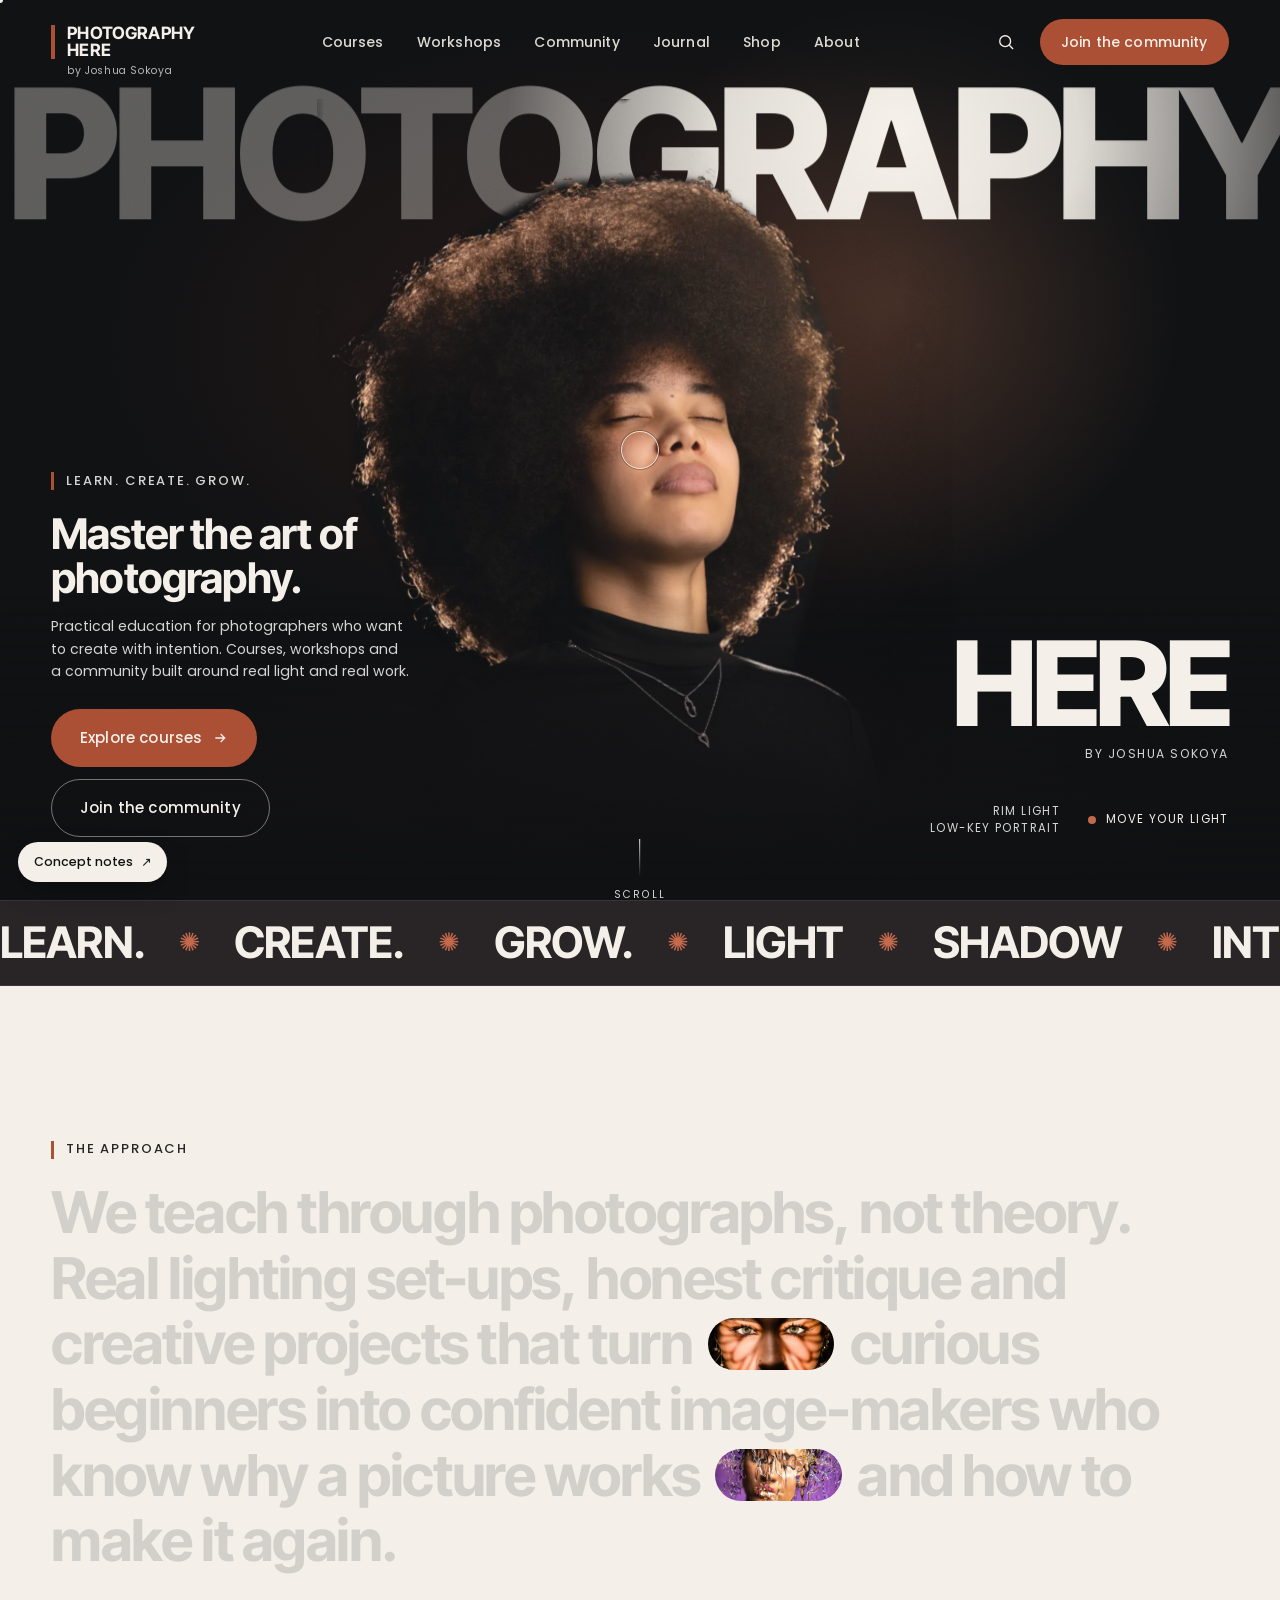
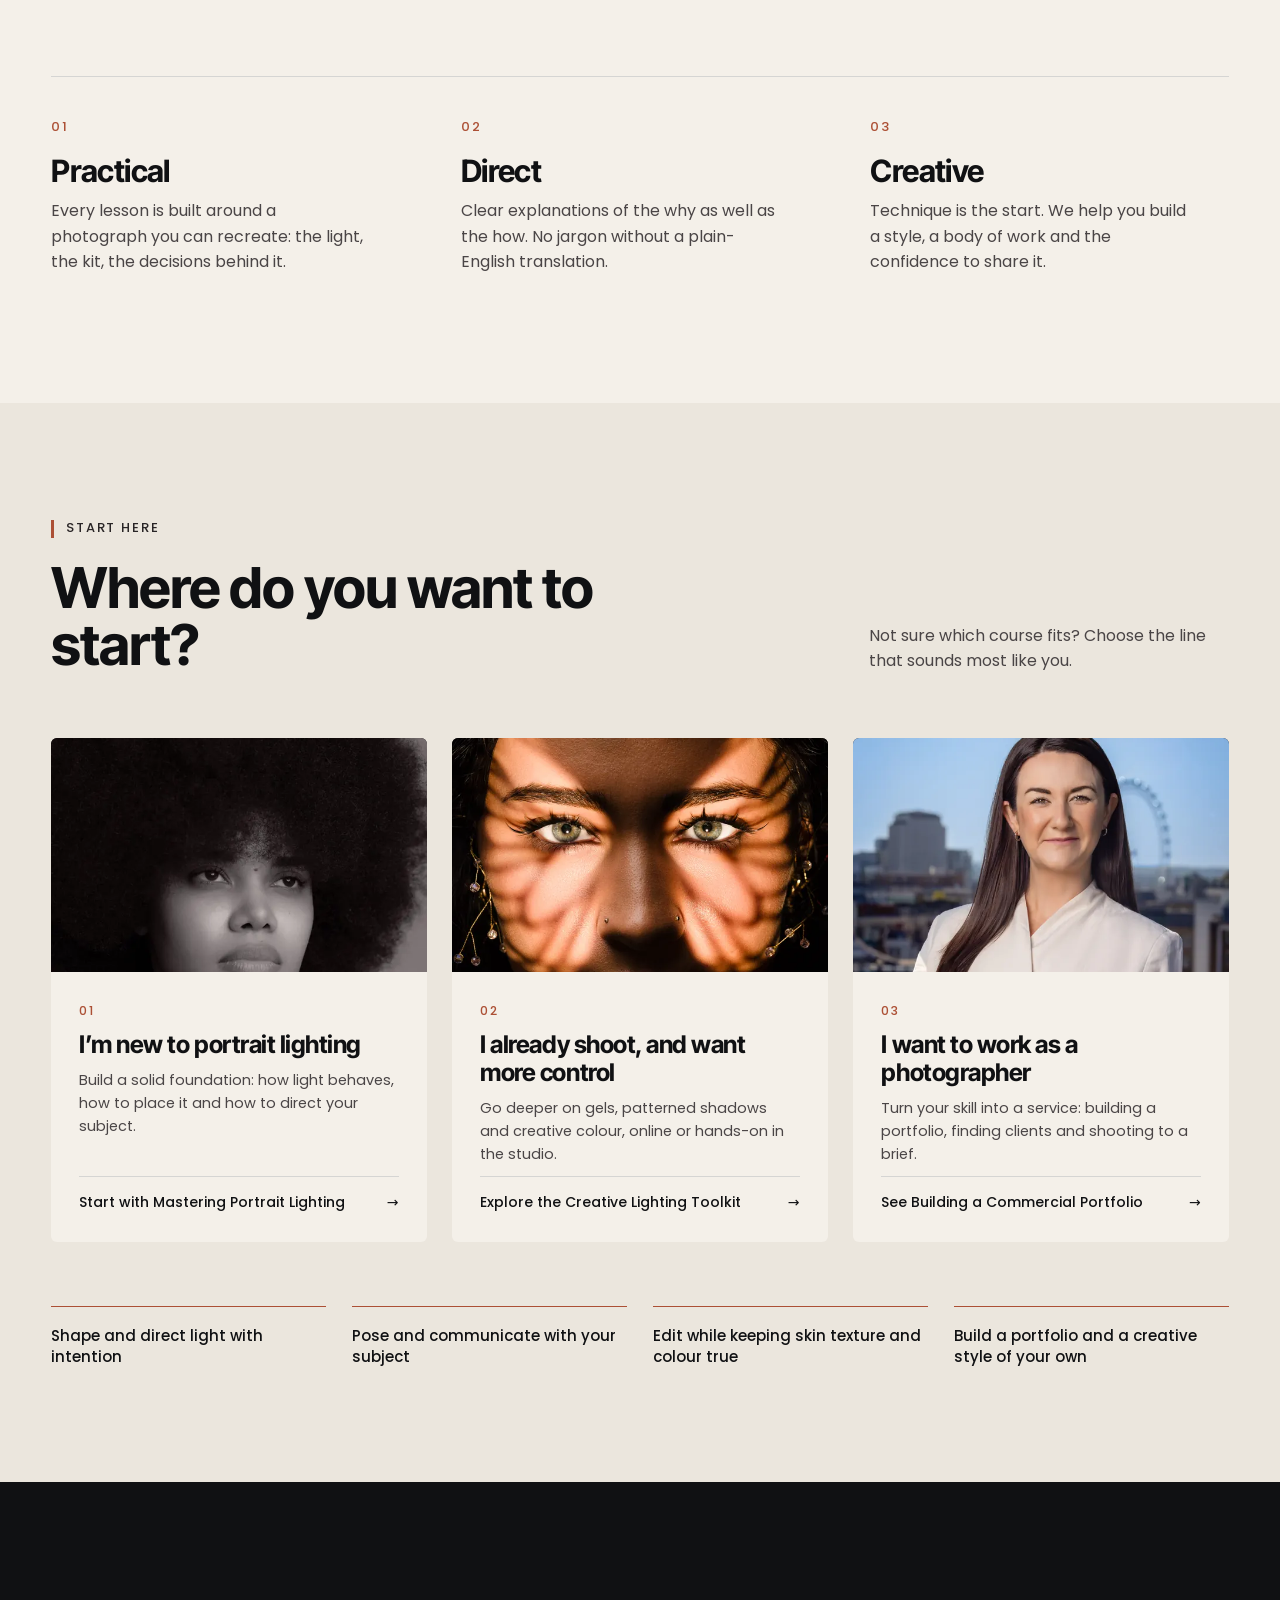
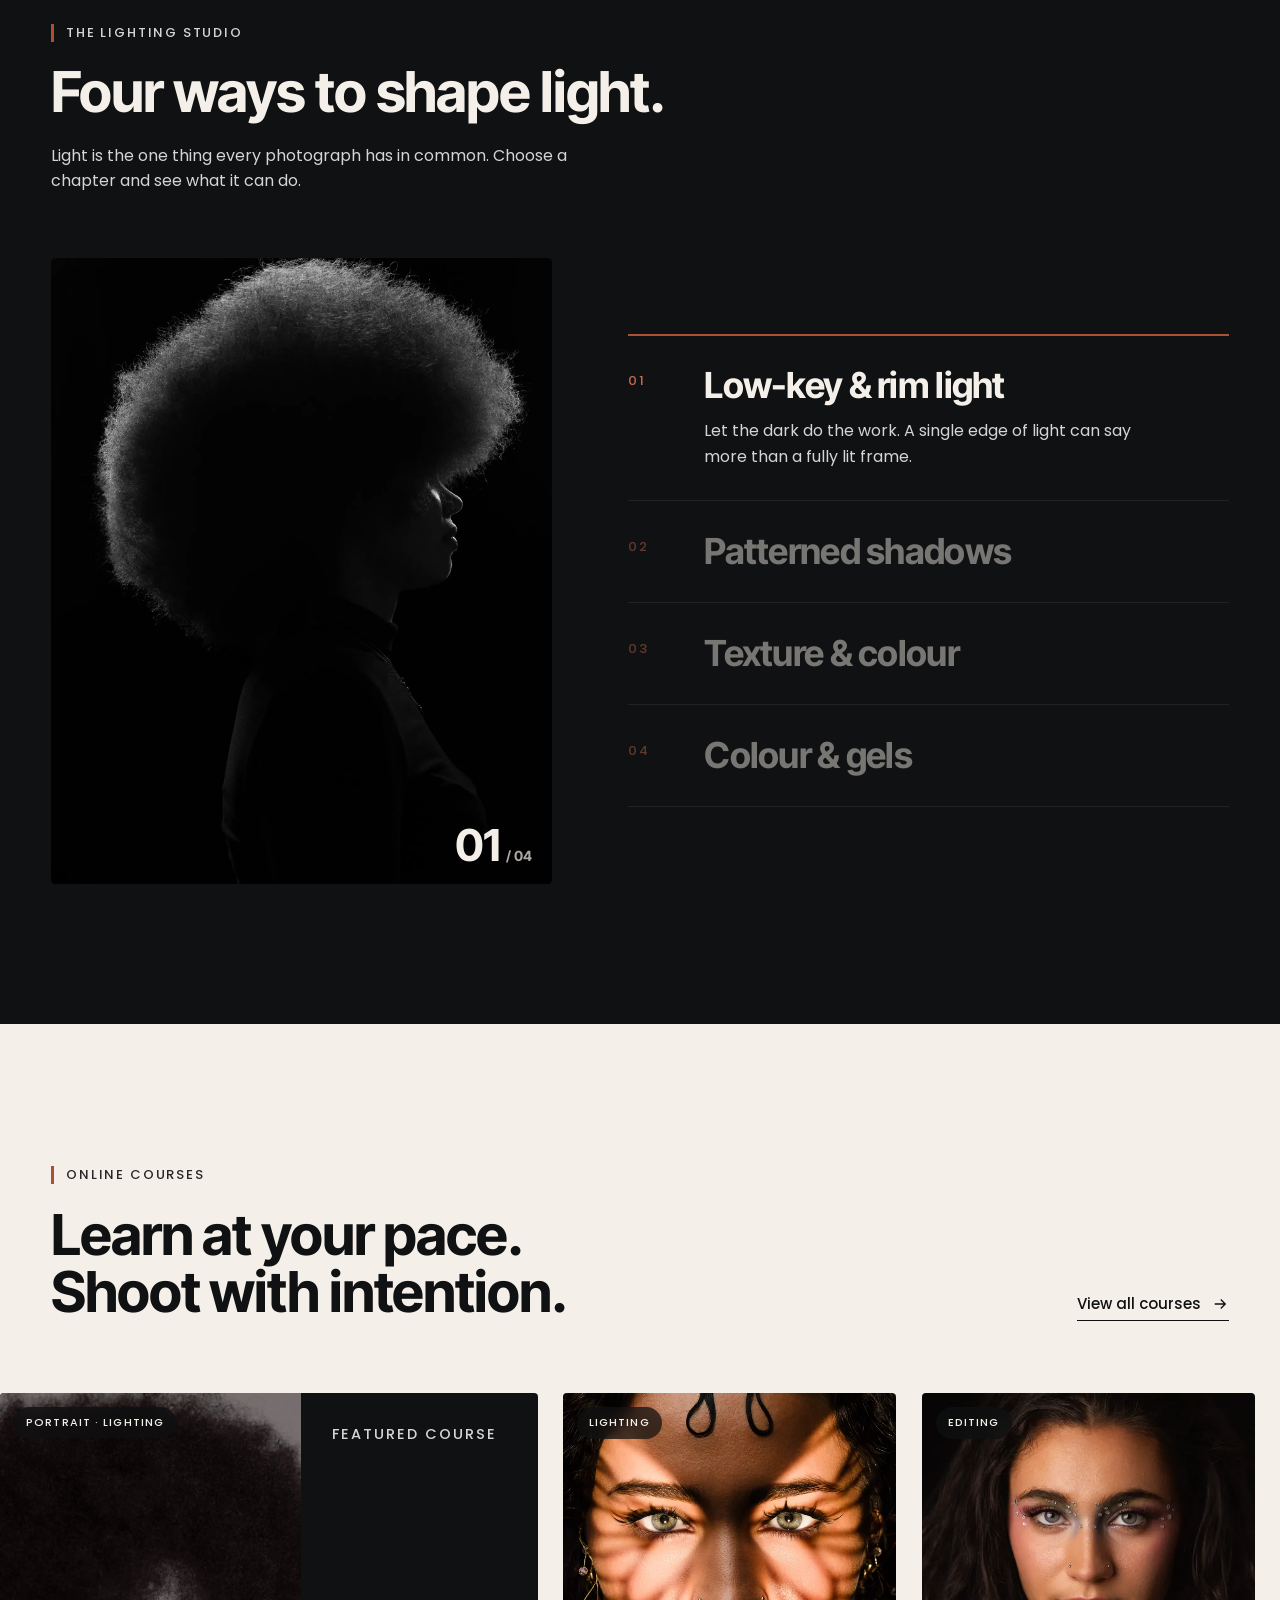
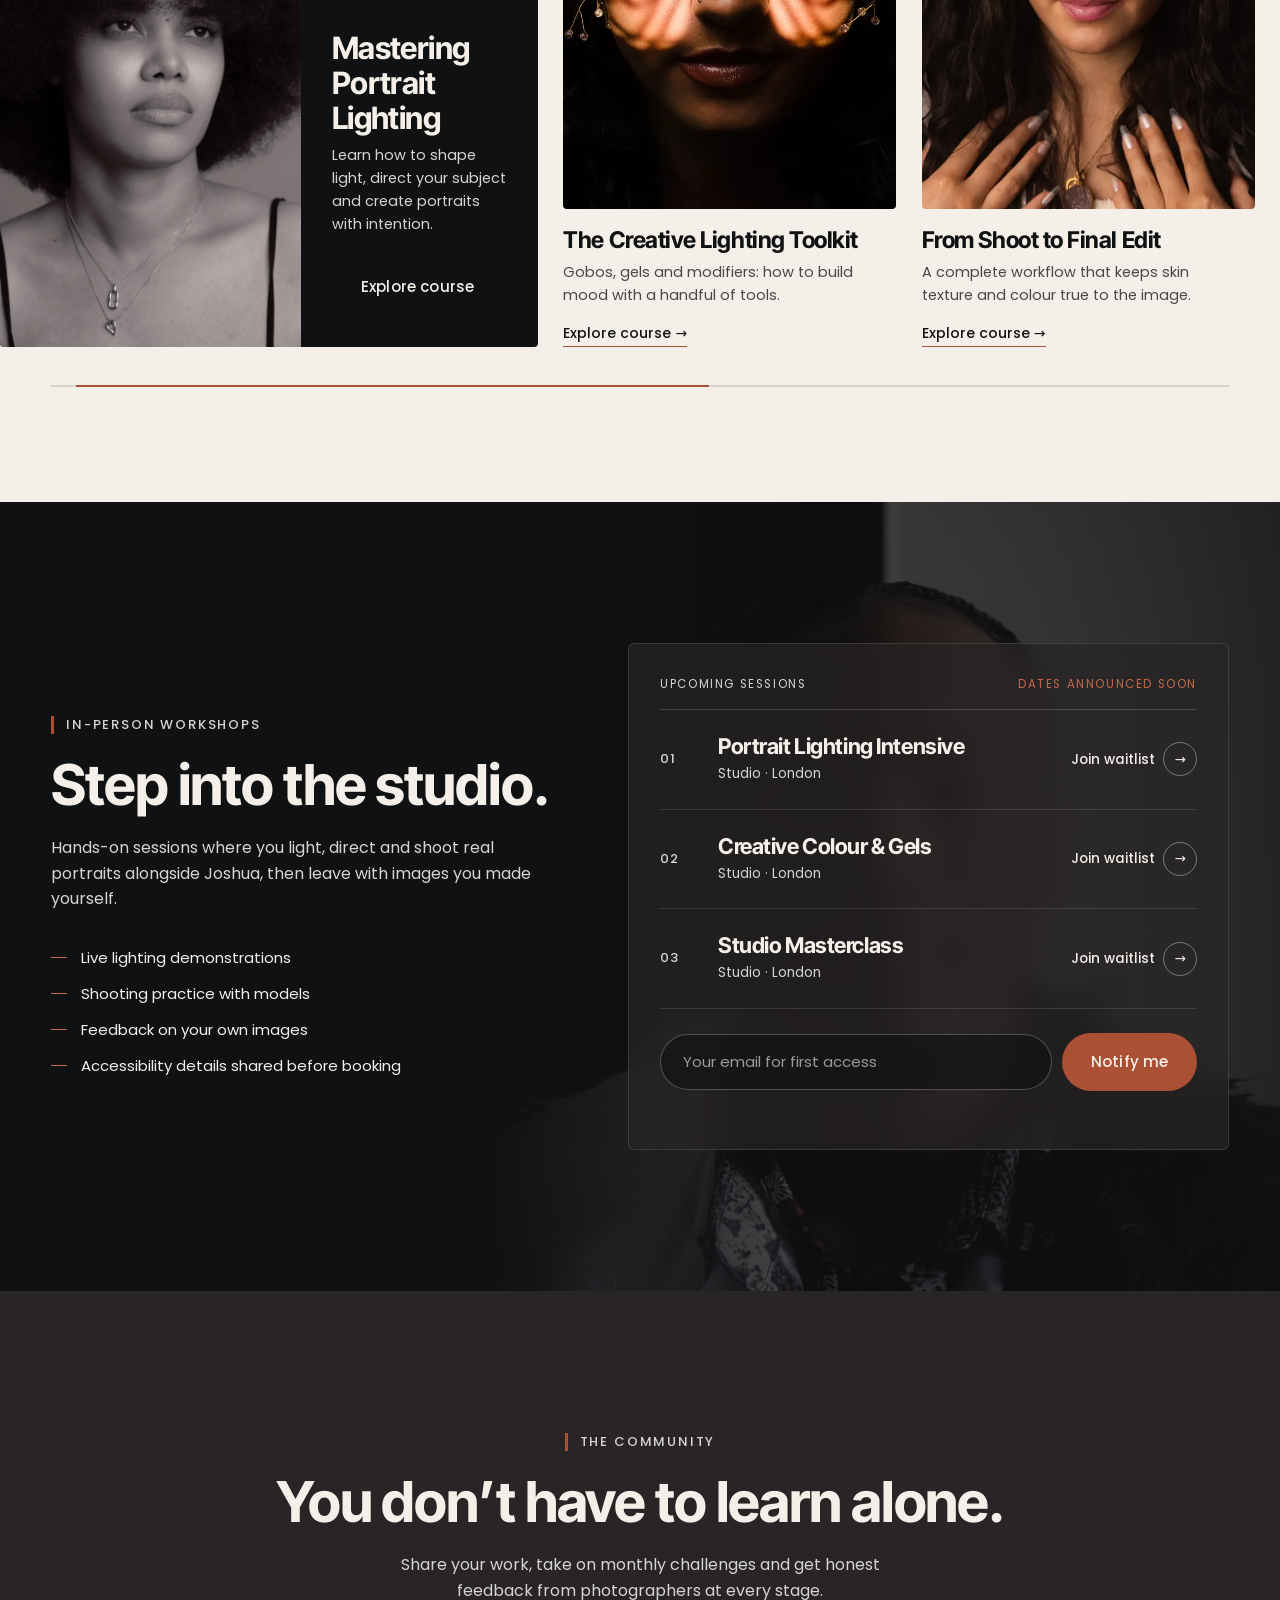
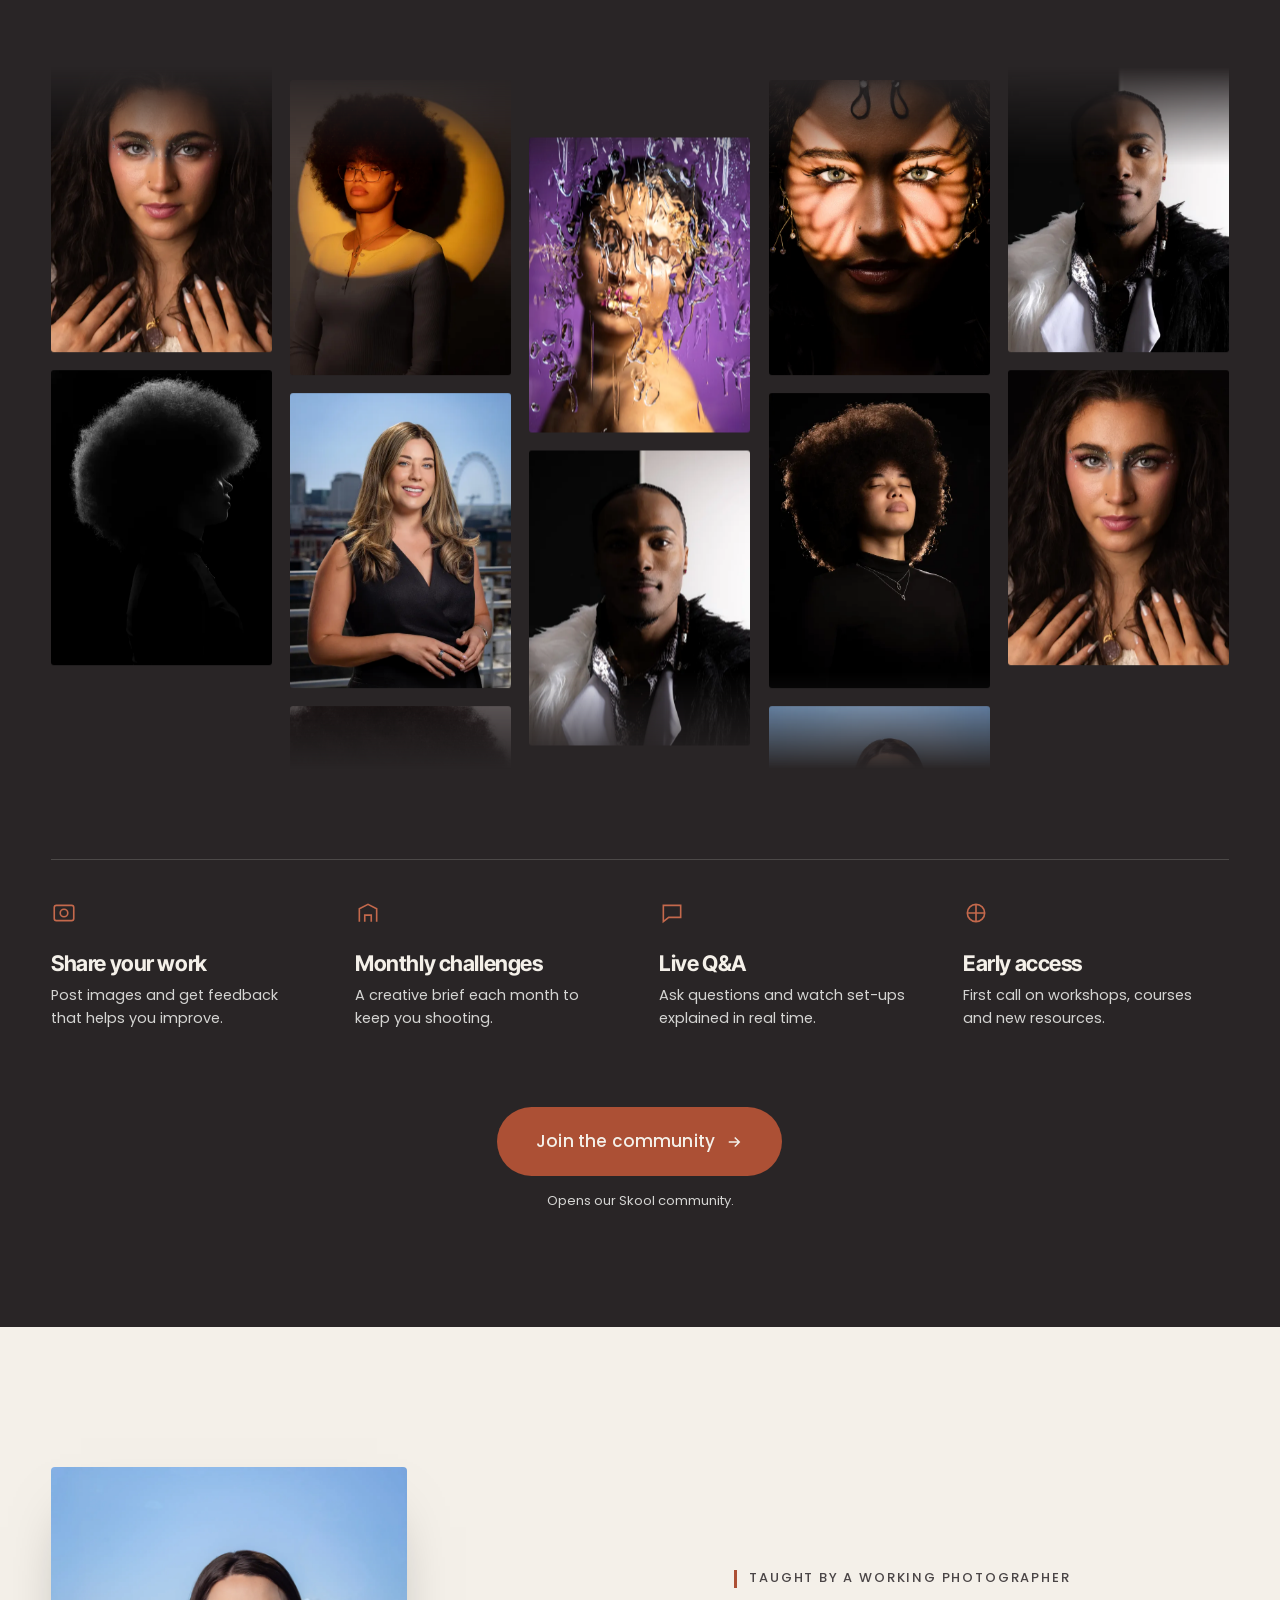
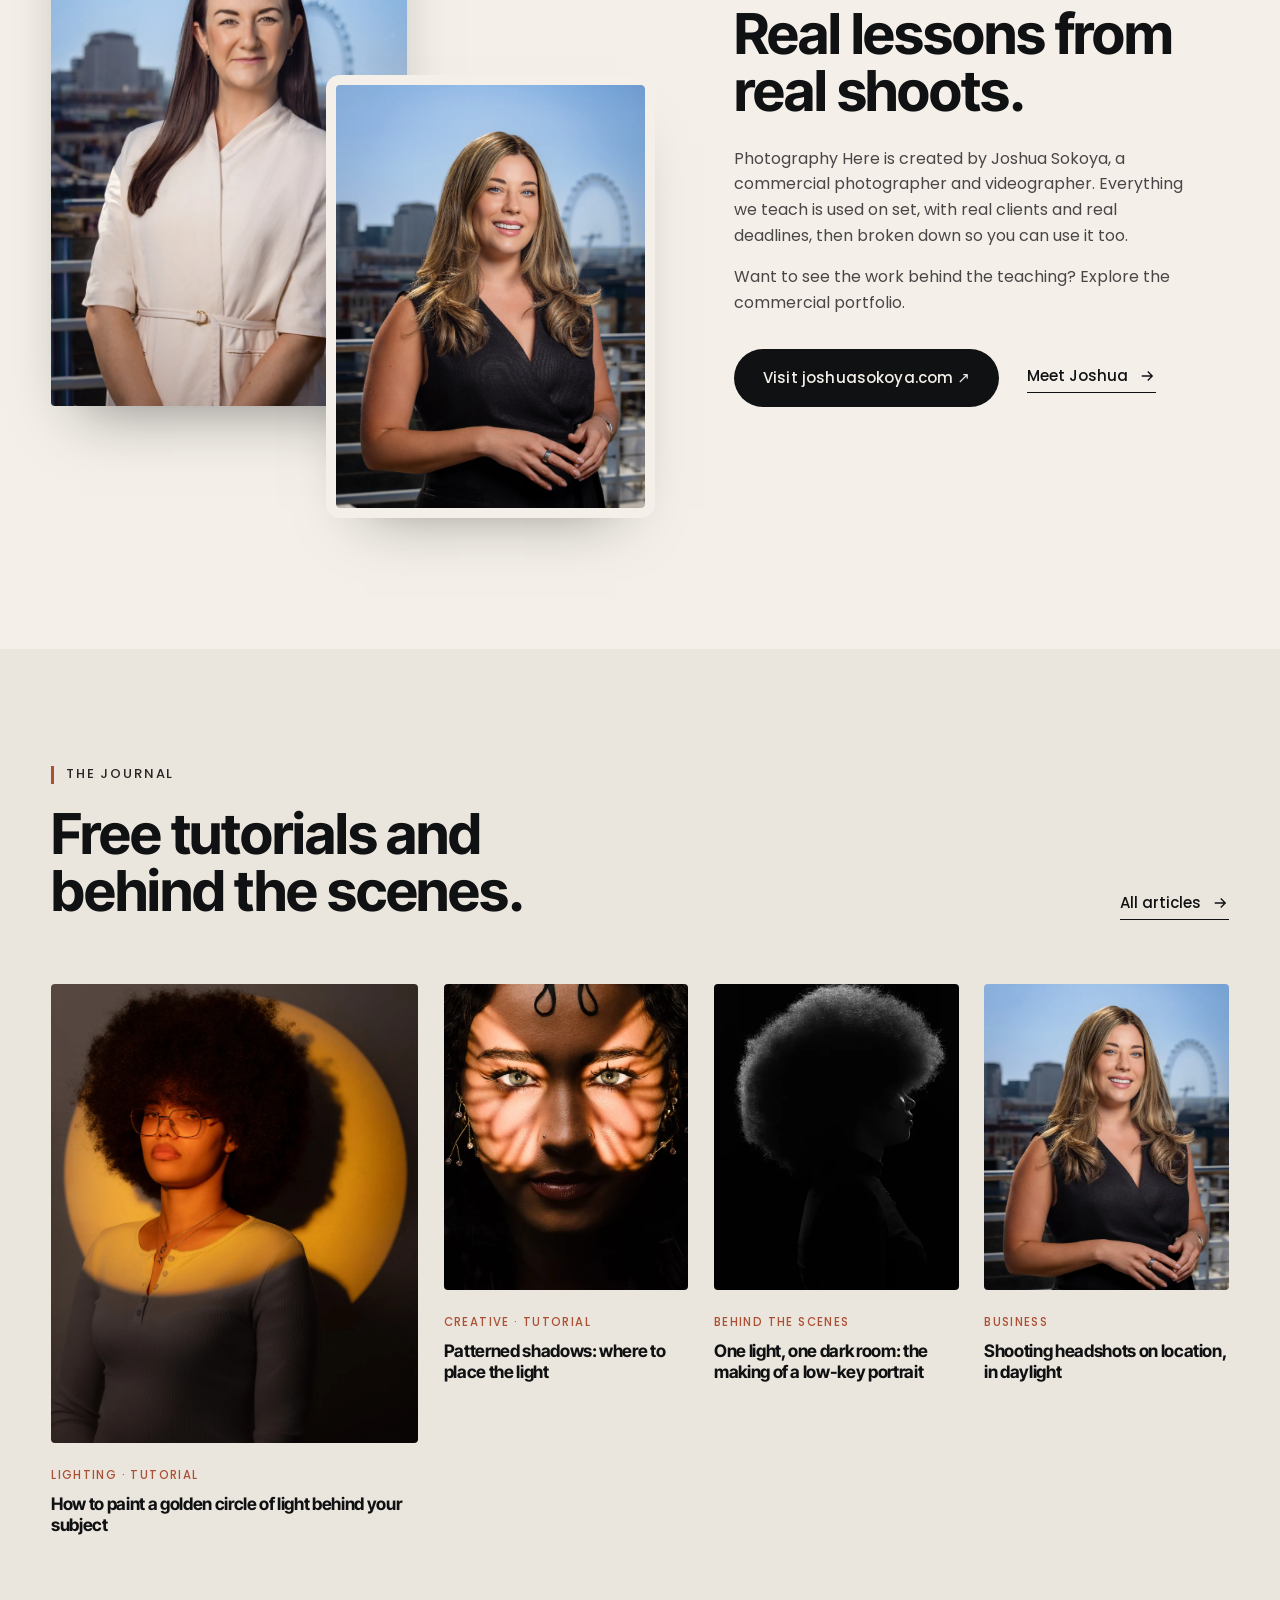
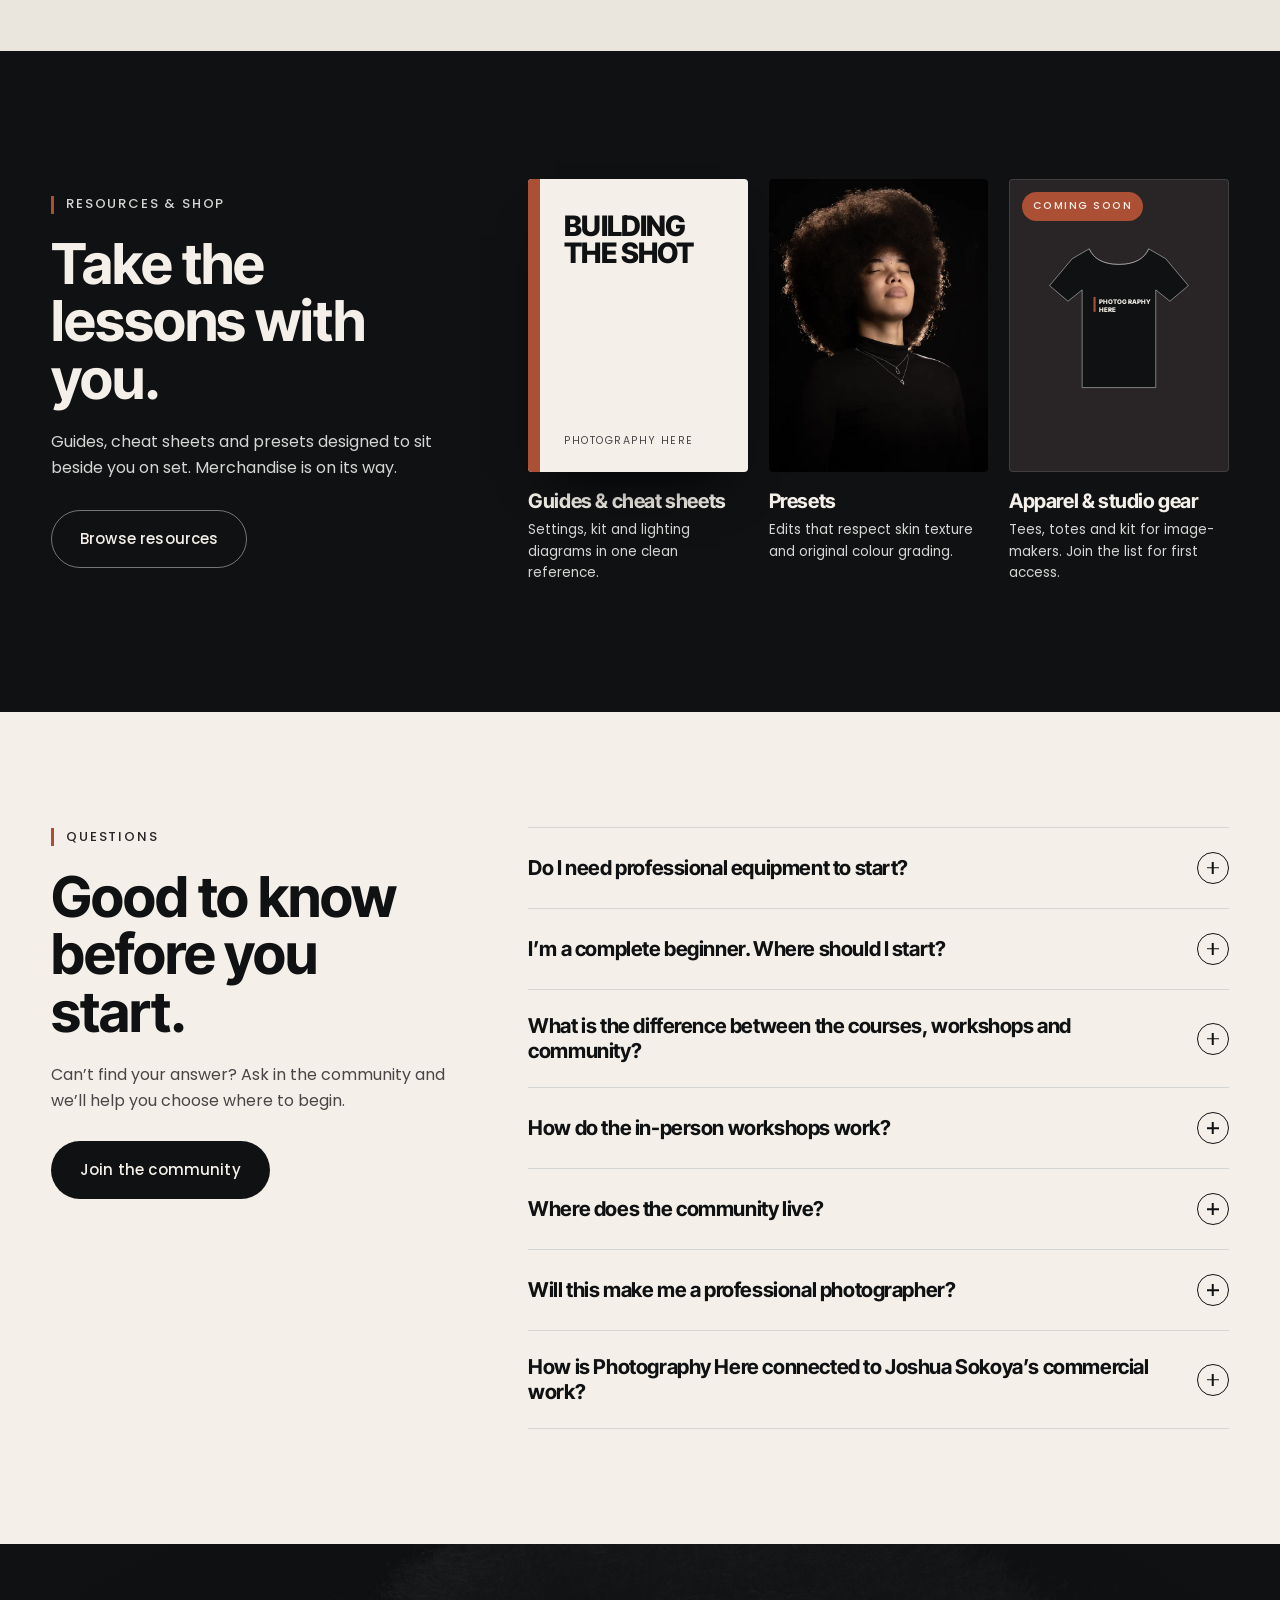
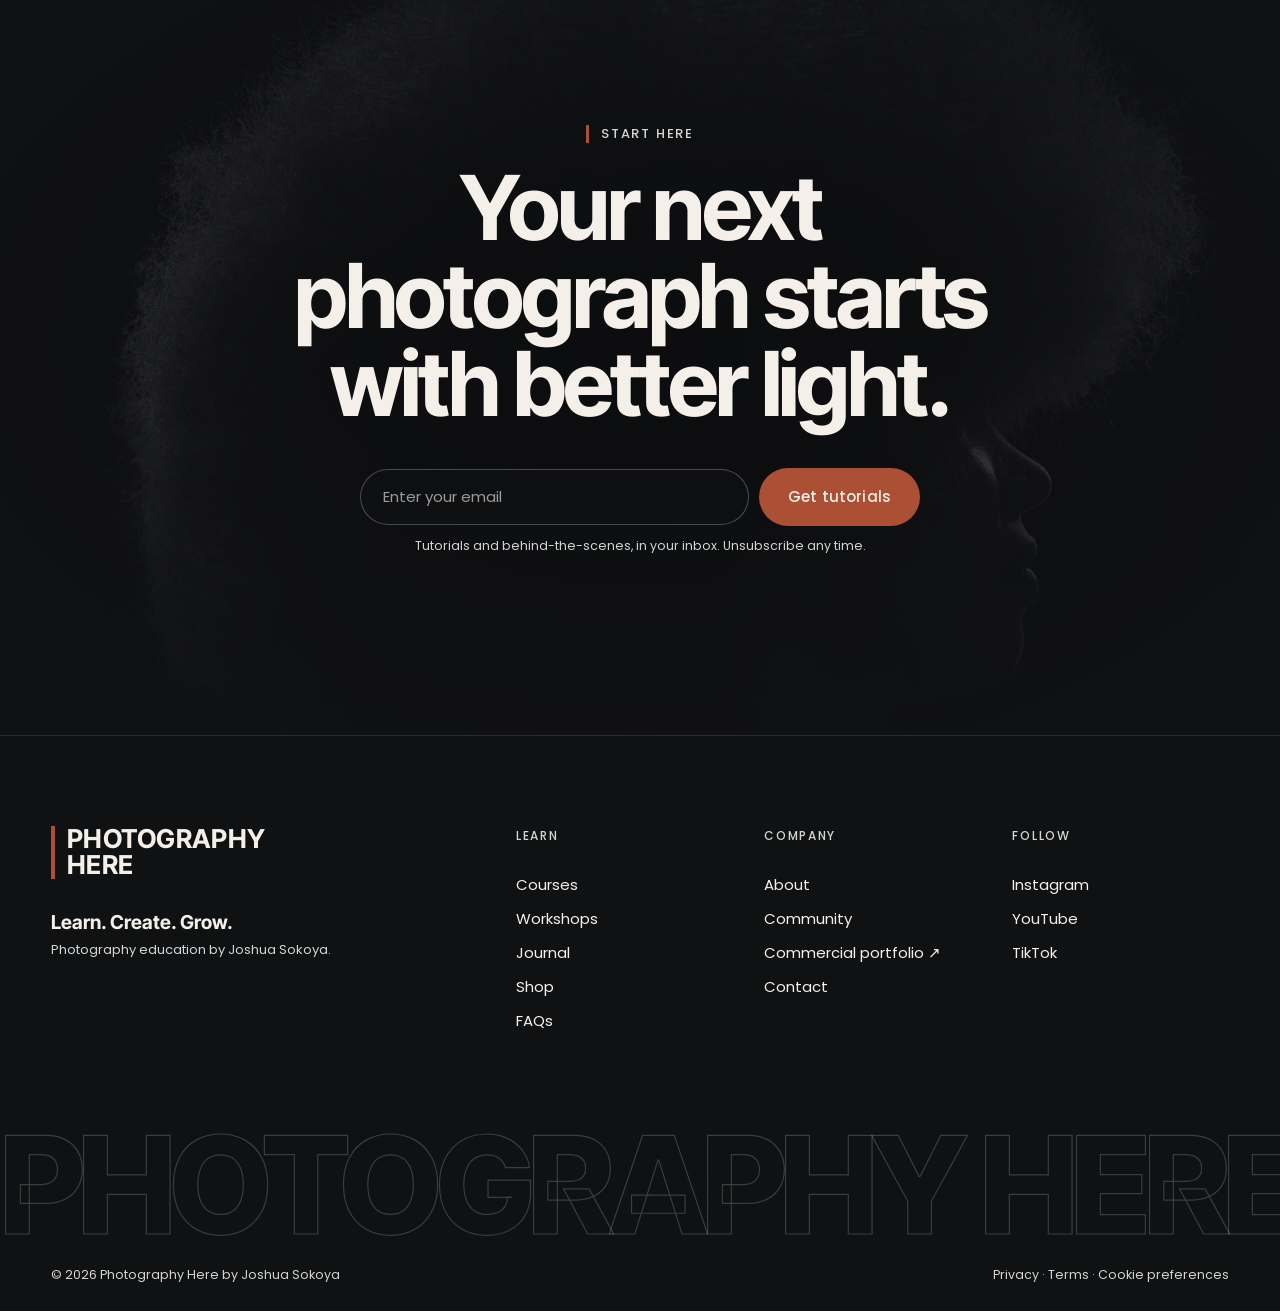
==== commit c5da98fb: "Course rail: no vertical scroll Co-Authored-By: Claude Sonnet 5.5 <noreply@anthropic.com>" ====
--- a/index.html
+++ b/index.html
@@ -20,7 +20,7 @@
 <link rel="preconnect" href="https://fonts.gstatic.com" crossorigin>
 <link href="https://fonts.googleapis.com/css2?family=Inter+Tight:wght@600;700;800&family=Poppins:wght@400;500&display=swap" rel="stylesheet">
 <link rel="preload" as="image" href="assets/img/rim-cut.webp" type="image/webp">
-<link rel="stylesheet" href="assets/css/style.css?v=20261113g">
+<link rel="stylesheet" href="assets/css/style.css?v=20261113h">
 <script>document.documentElement.classList.add('js')</script>
 </head>
 <body>
@@ -444,6 +444,6 @@
 <div class="sticky-cta" id="stickyCta" aria-hidden="true"><a class="btn btn--primary" href="#courses" tabindex="-1">Explore courses</a><a class="btn btn--ghost" href="#community" tabindex="-1">Join the community</a></div>
 <a class="notes-pill" href="notes.html" data-cursor="Read">Concept notes <span>↗</span></a>
 
-<script src="assets/js/main.js?v=20261113g"></script>
+<script src="assets/js/main.js?v=20261113h"></script>
 </body>
 </html>
--- a/assets/css/style.css
+++ b/assets/css/style.css
@@ -224,7 +224,7 @@
 .courses{padding:clamp(90px,11vw,160px) 0 clamp(80px,9vw,130px);overflow:hidden}
 .rail{position:relative;cursor:grab}
 .rail.is-drag{cursor:grabbing}
-.rail__track{display:flex;gap:clamp(16px,2vw,28px);overflow-x:auto;scroll-snap-type:x proximity;padding:8px max(var(--gut),calc((100vw - var(--max))/2 + var(--gut))) 12px;scrollbar-width:none;-webkit-overflow-scrolling:touch}
+.rail__track{display:flex;gap:clamp(16px,2vw,28px);overflow-x:auto;overflow-y:hidden;overscroll-behavior-x:contain;scroll-snap-type:x proximity;padding:8px max(var(--gut),calc((100vw - var(--max))/2 + var(--gut))) 12px;scrollbar-width:none;-webkit-overflow-scrolling:touch}
 .rail__track::-webkit-scrollbar{display:none}
 .rail.is-drag .rail__track{scroll-snap-type:none;scroll-behavior:auto}
 .card{flex:0 0 clamp(260px,26vw,370px);scroll-snap-align:start;display:flex;flex-direction:column;gap:18px}
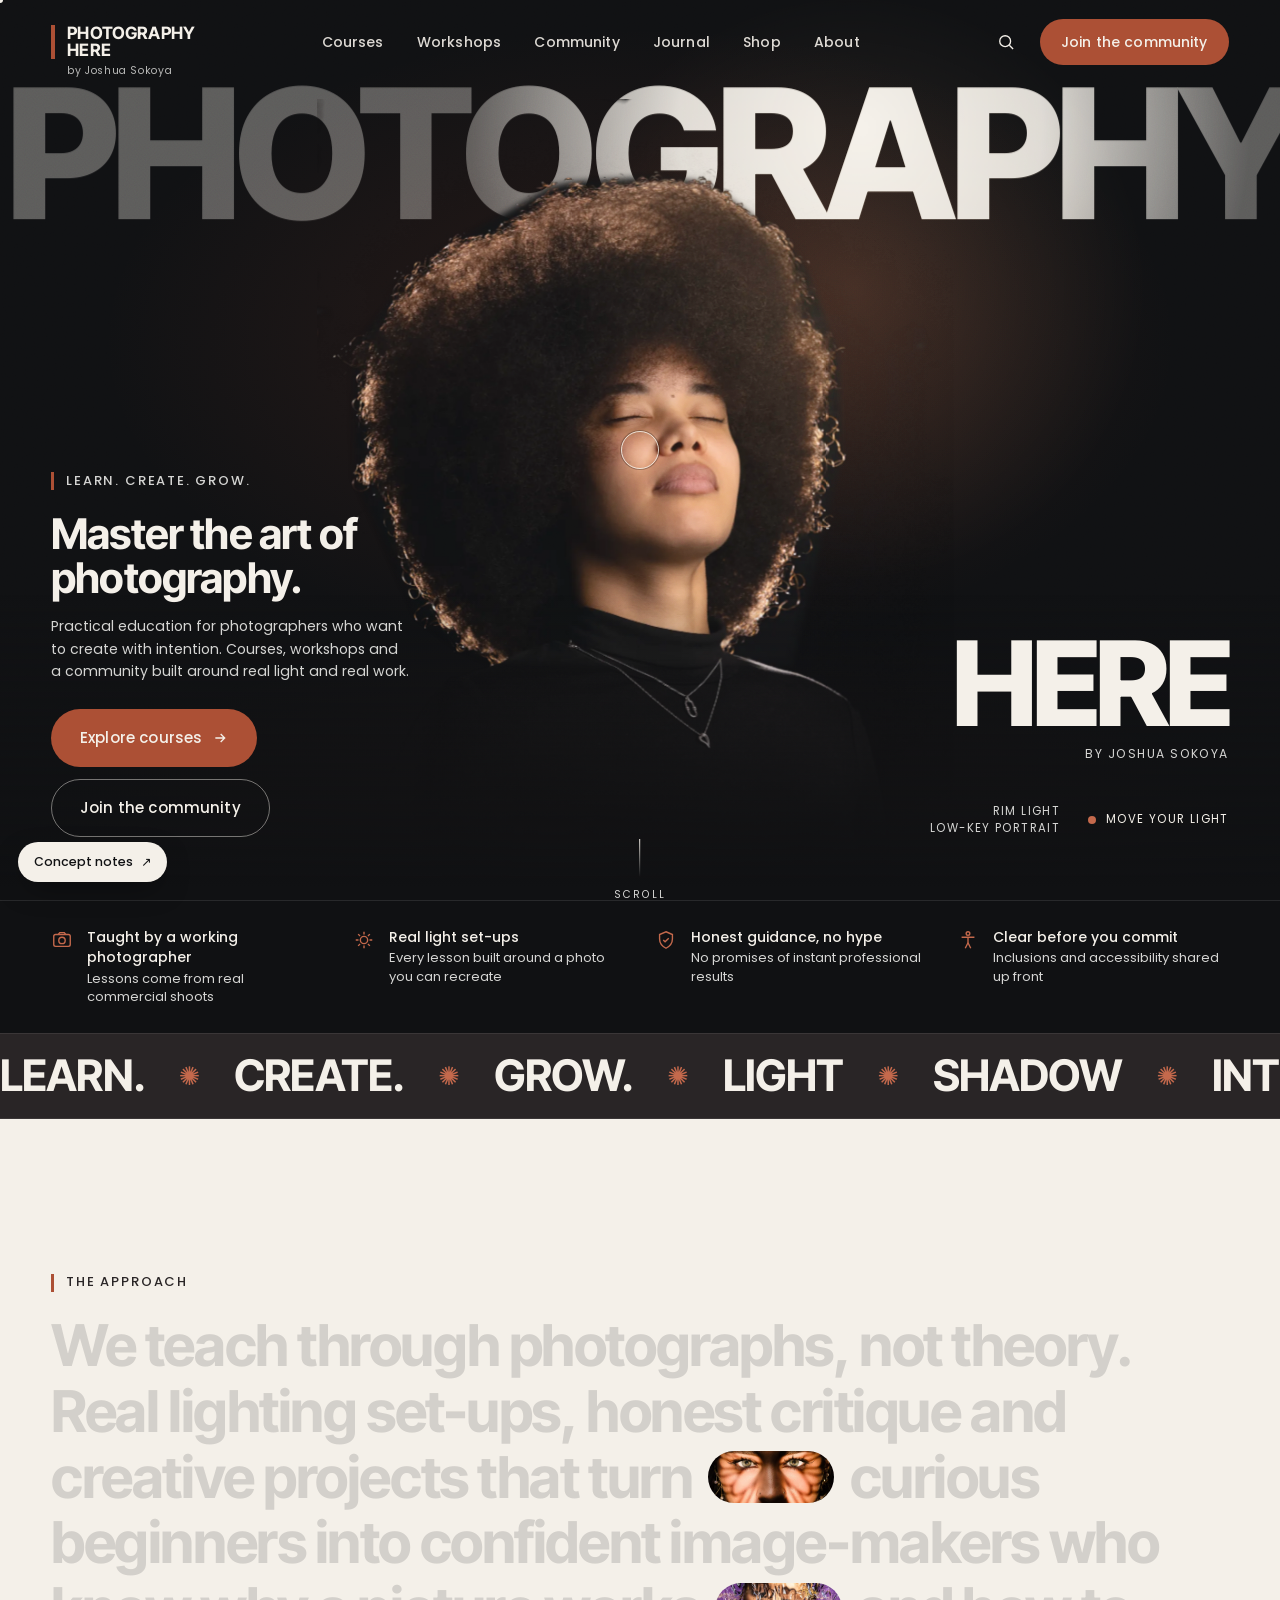
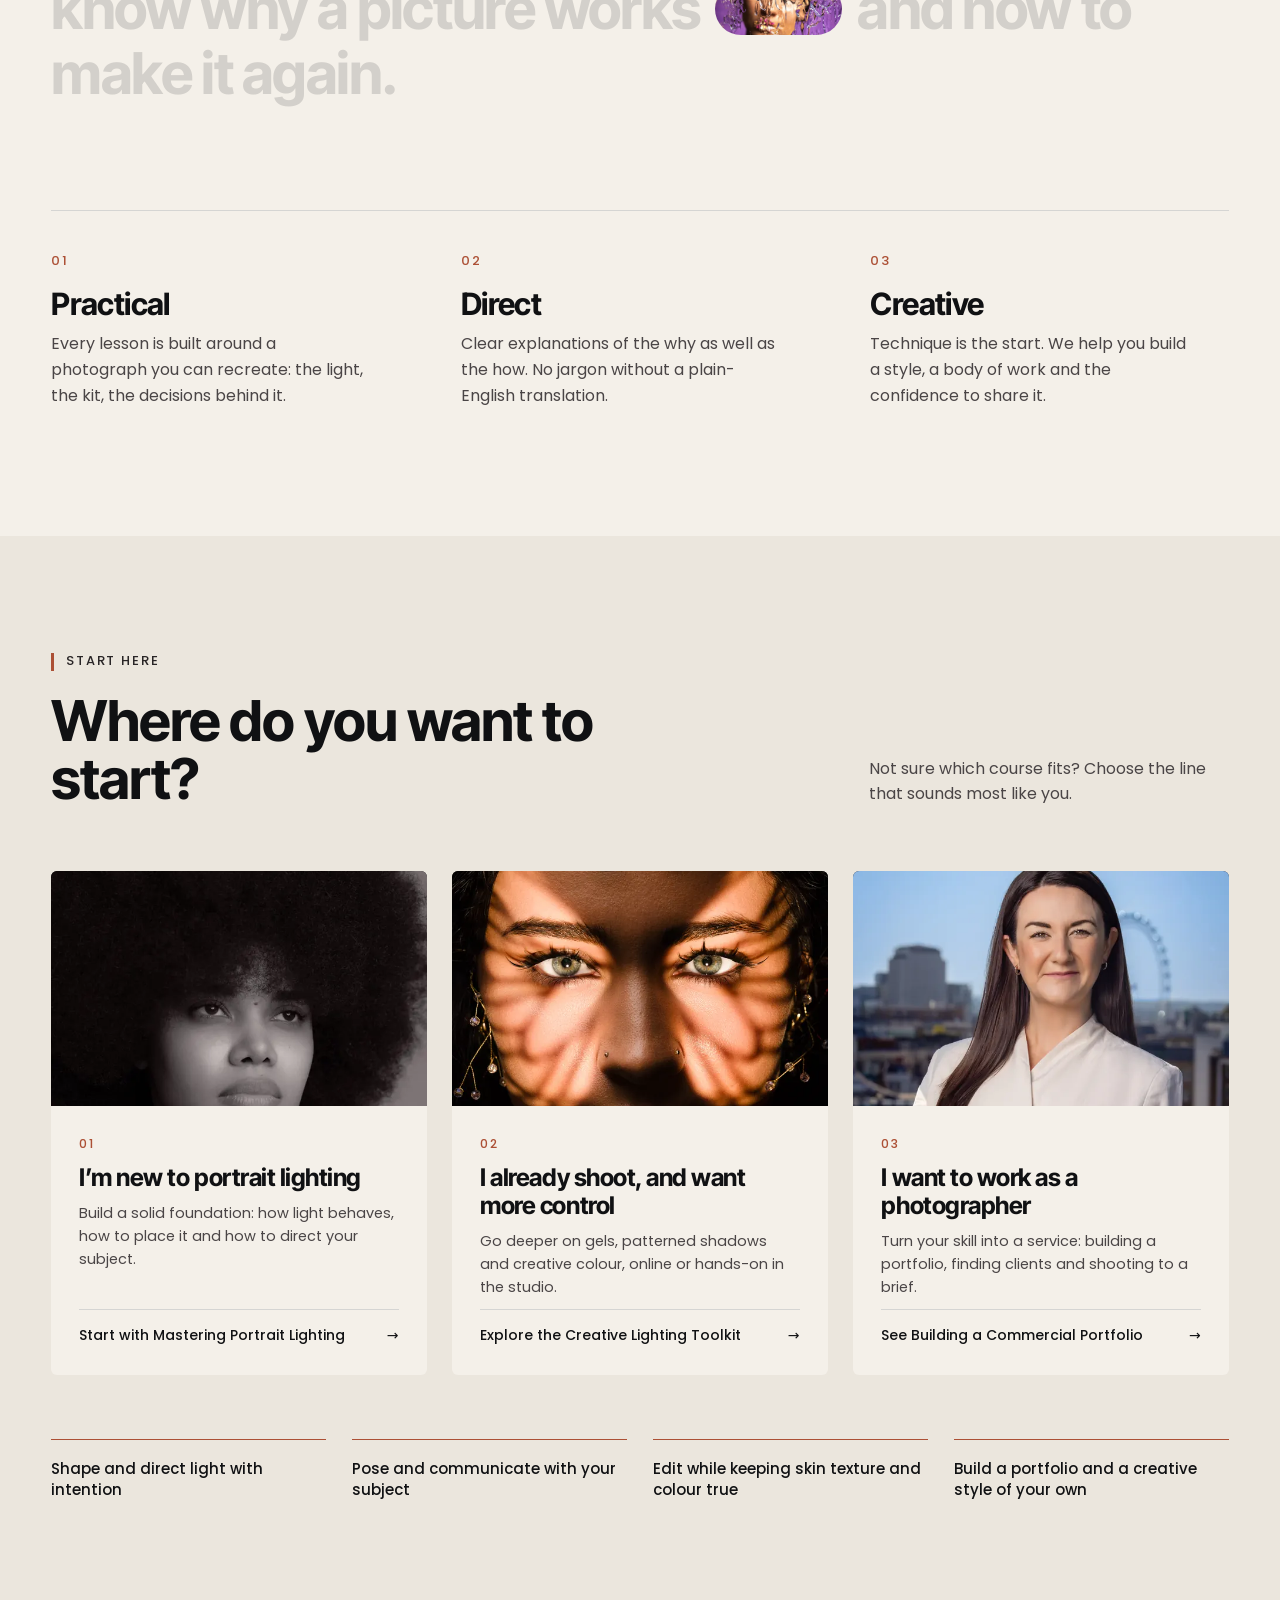
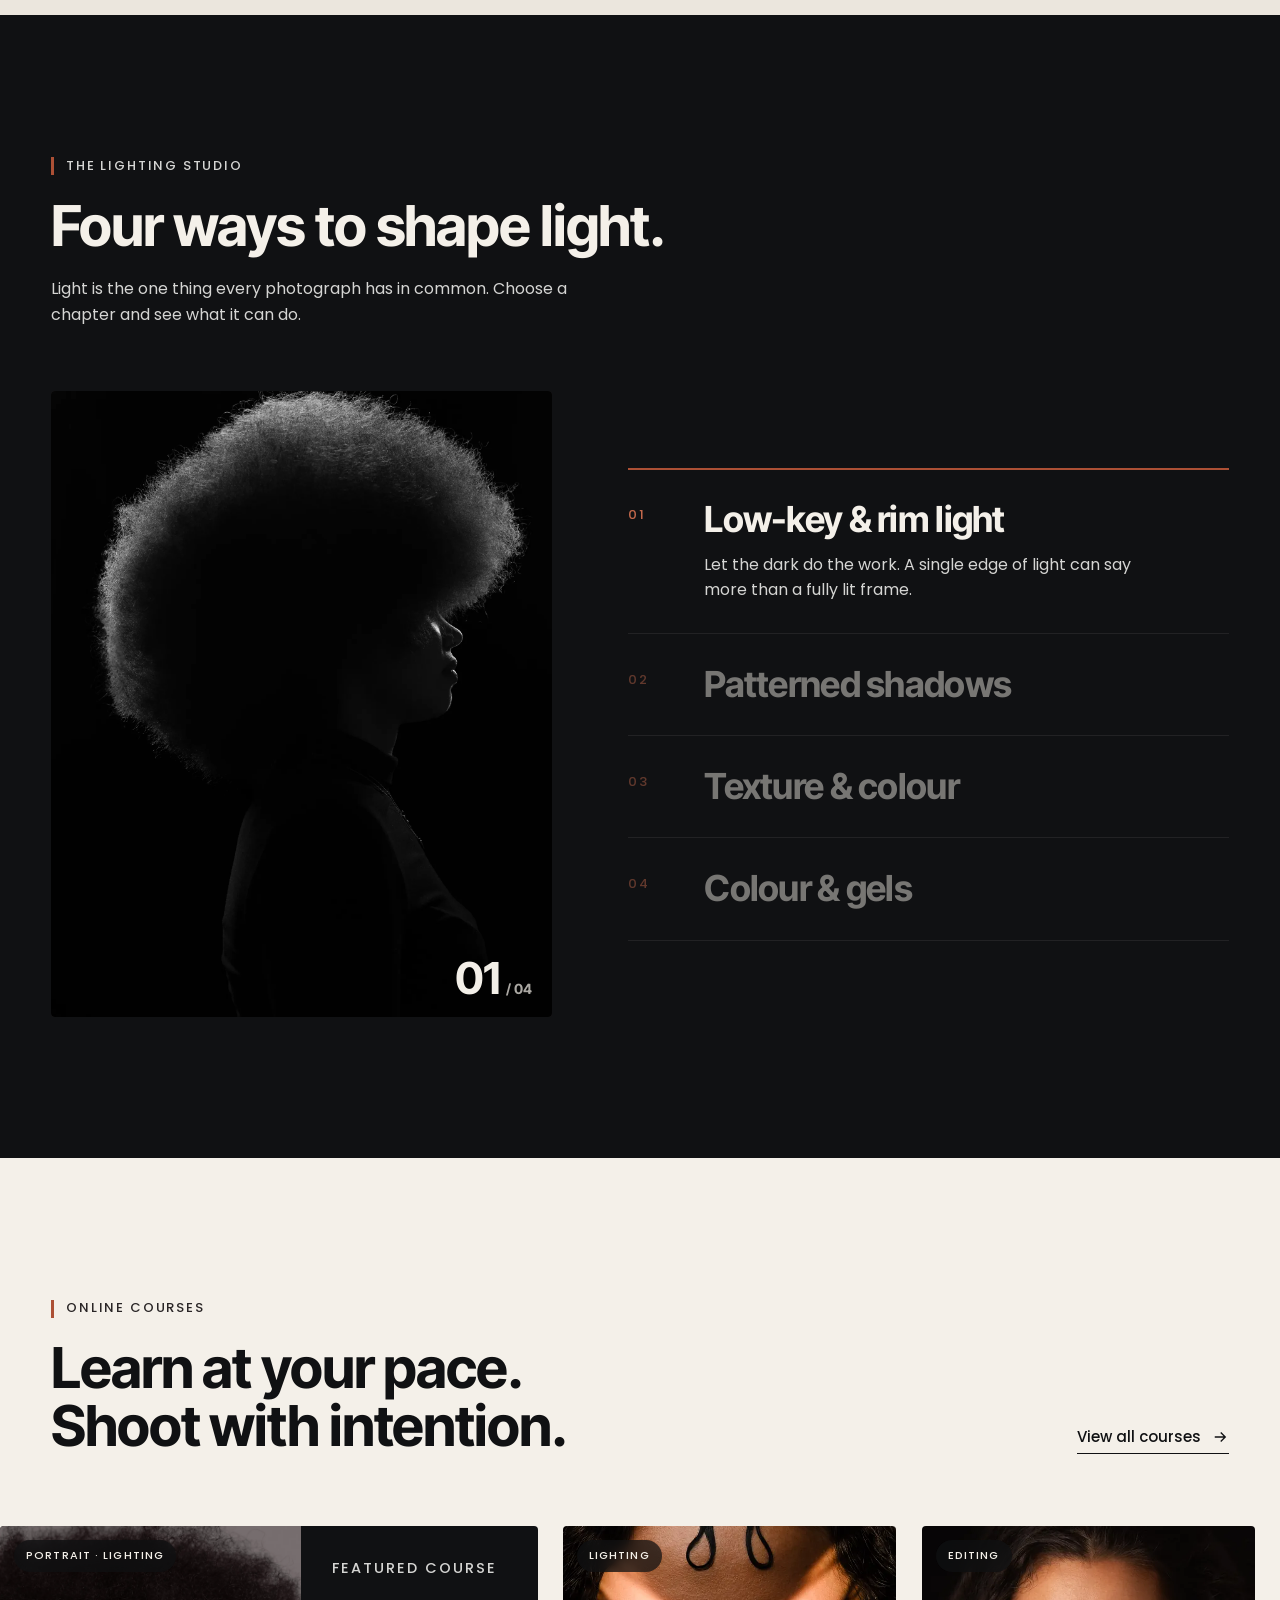
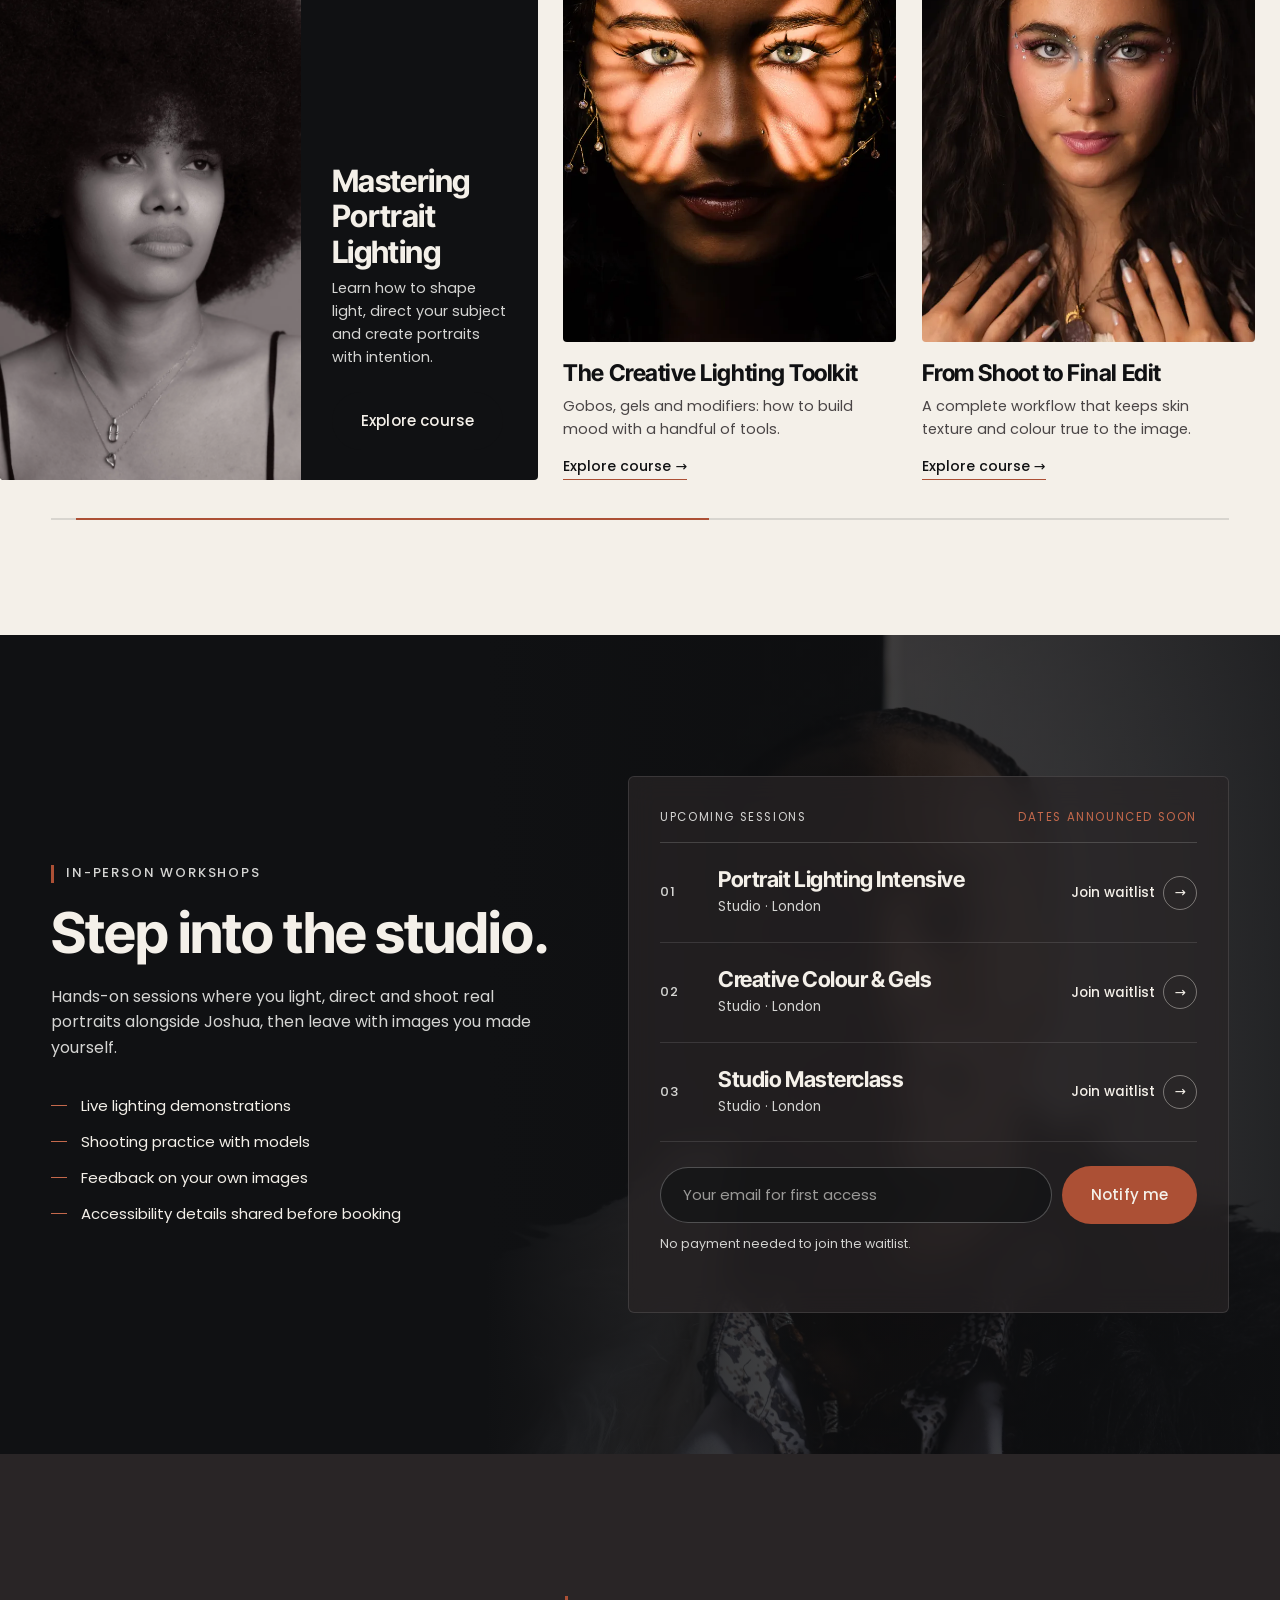
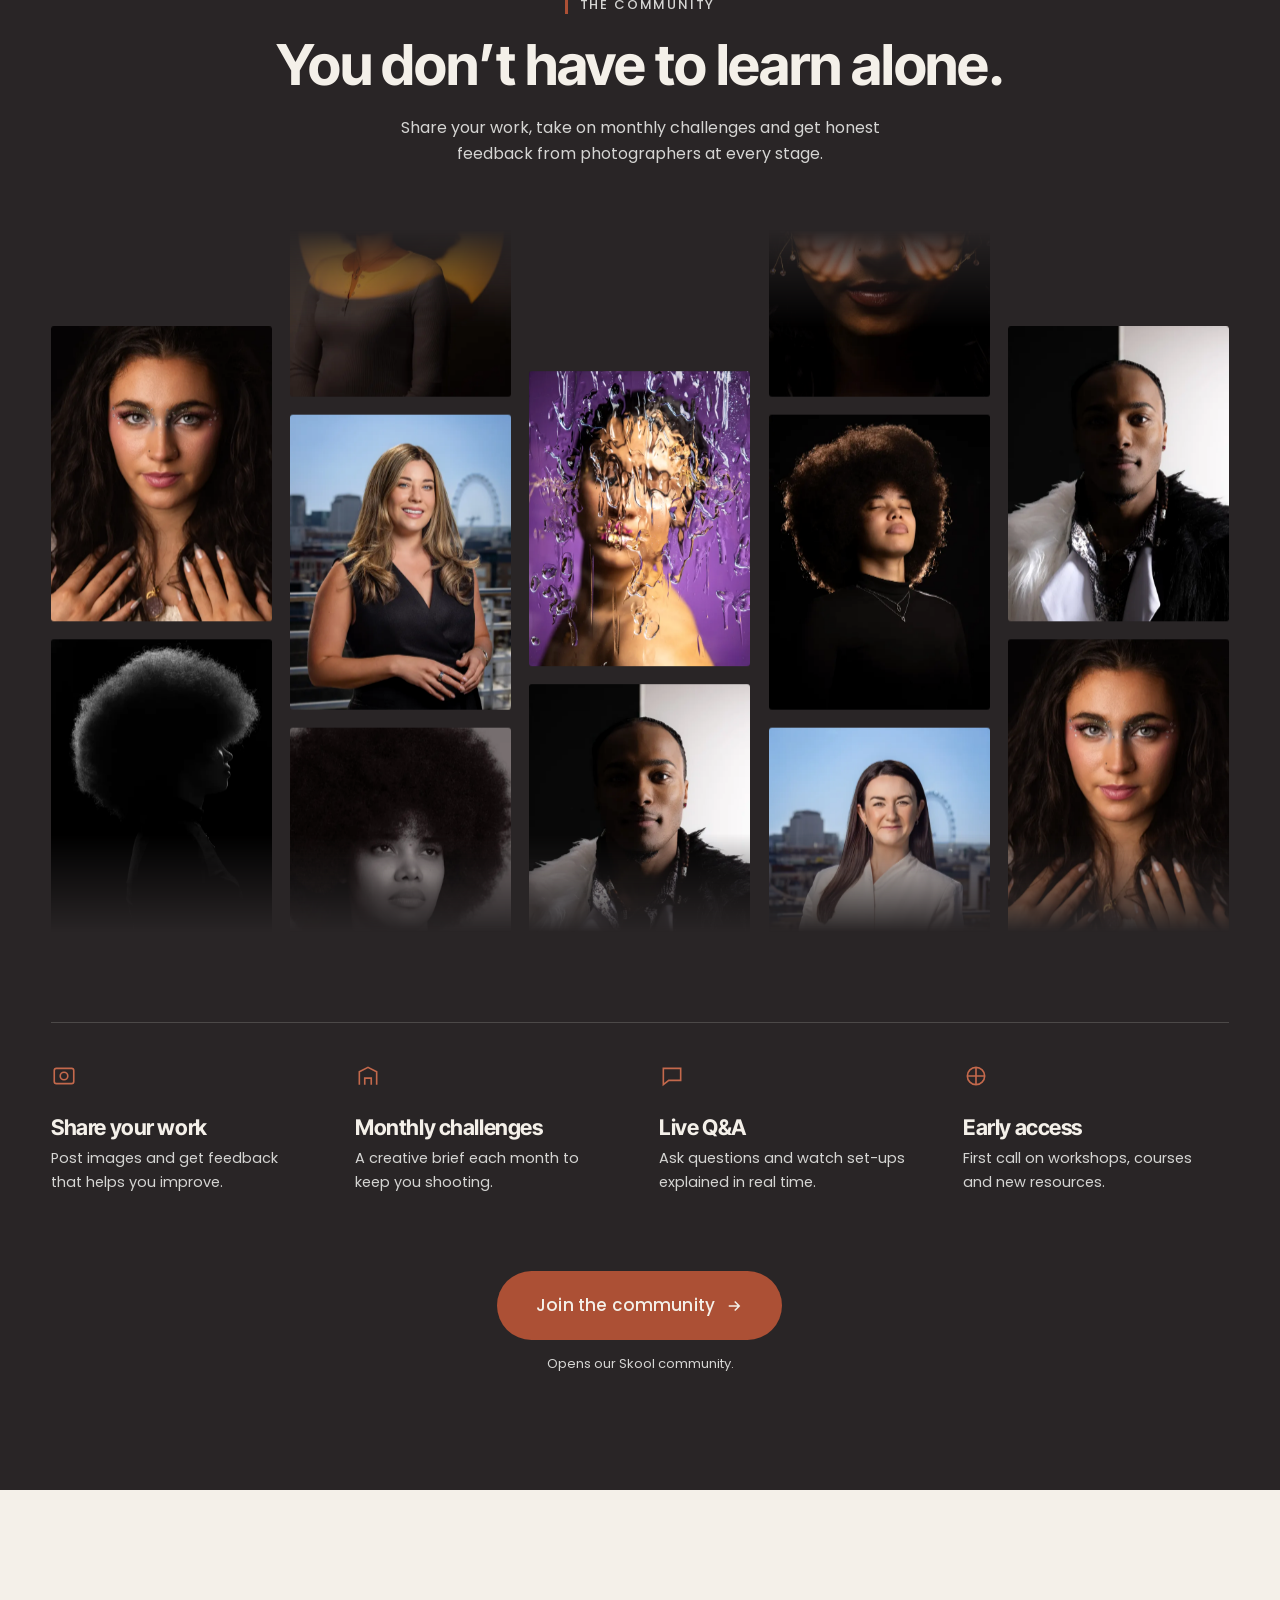
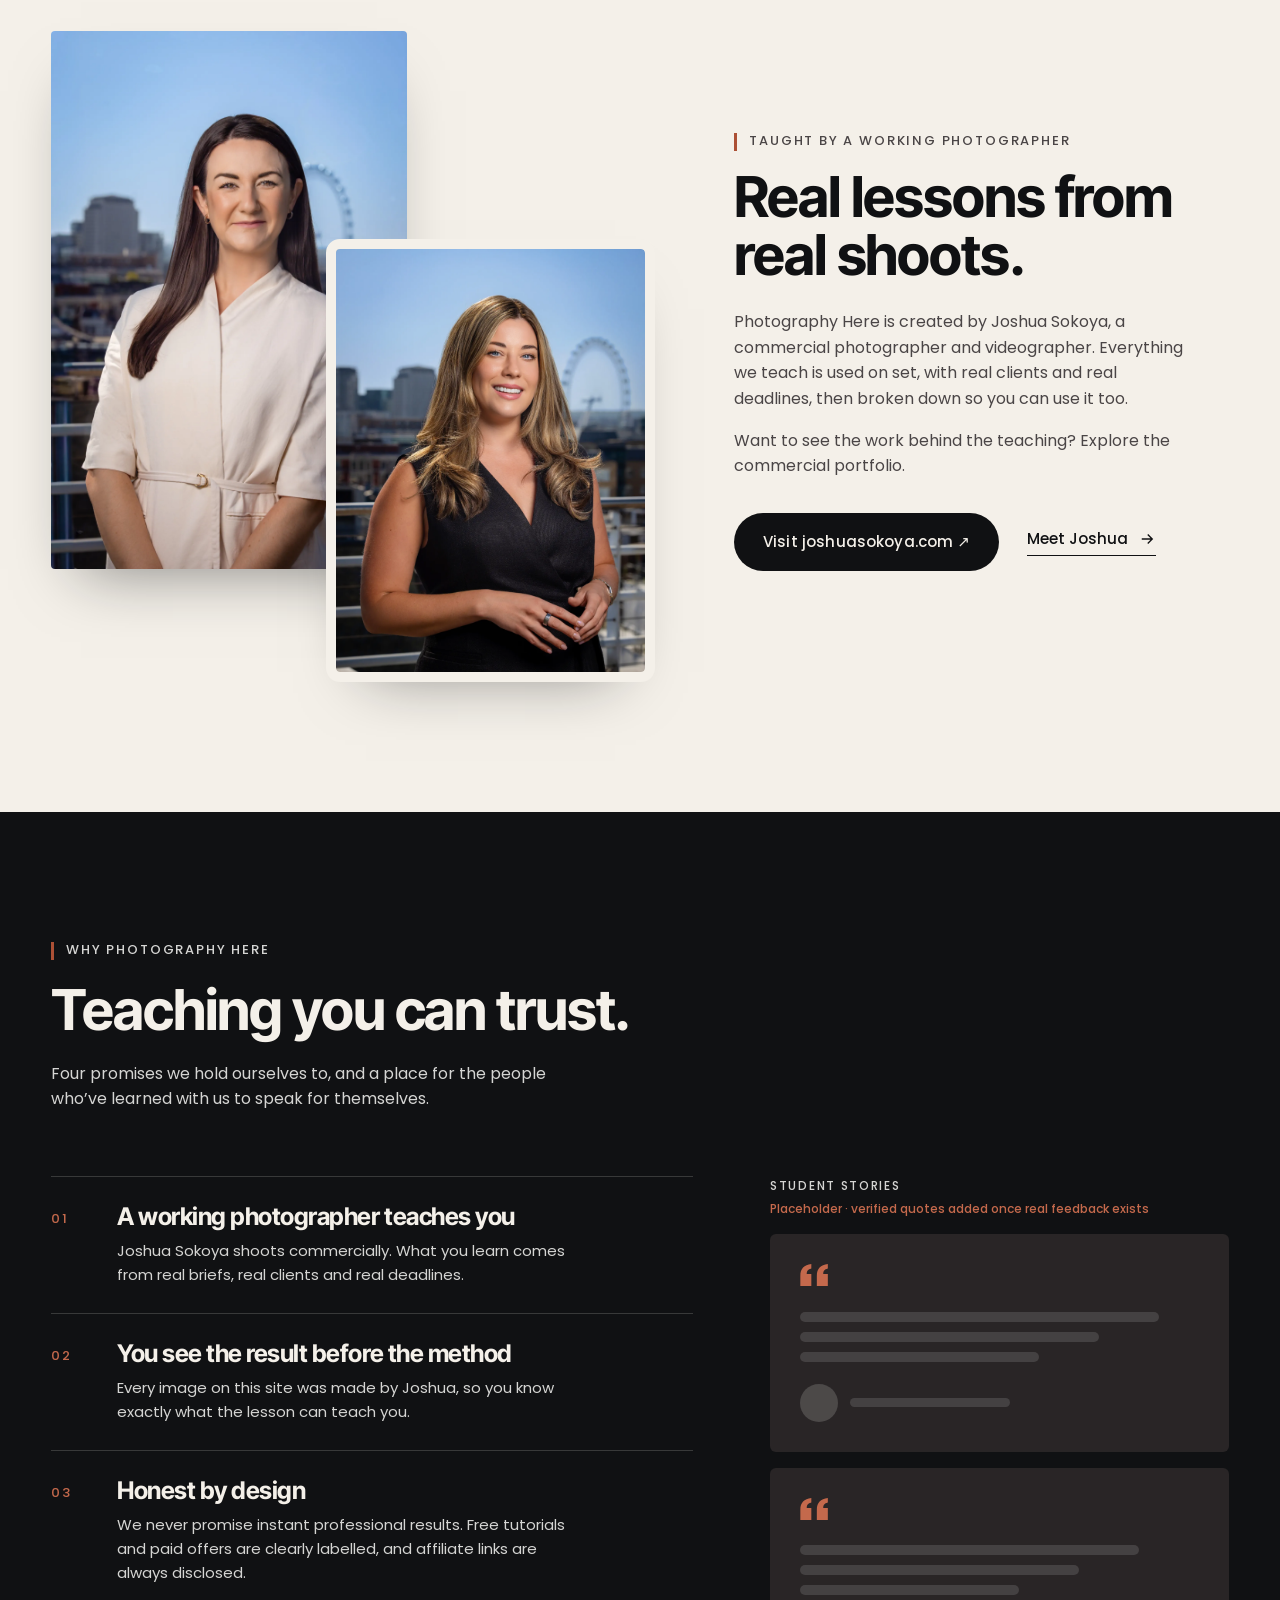
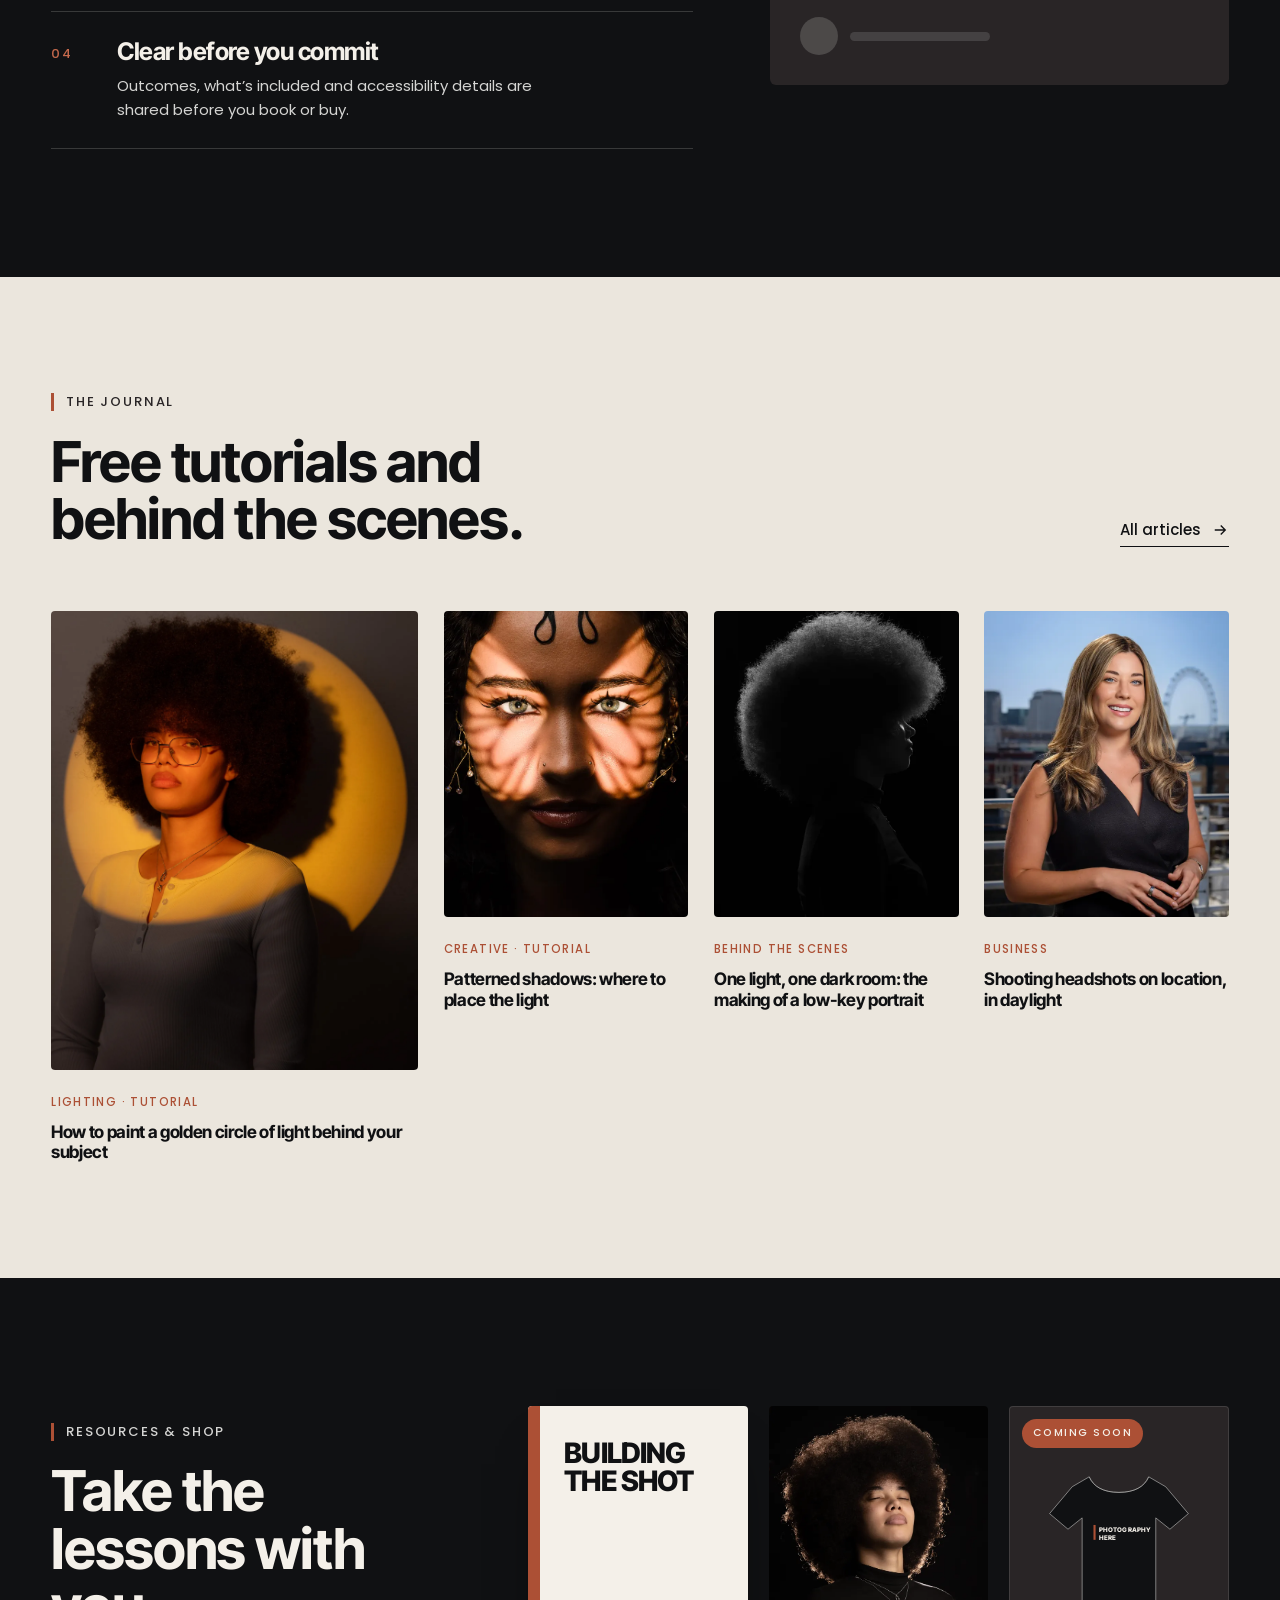
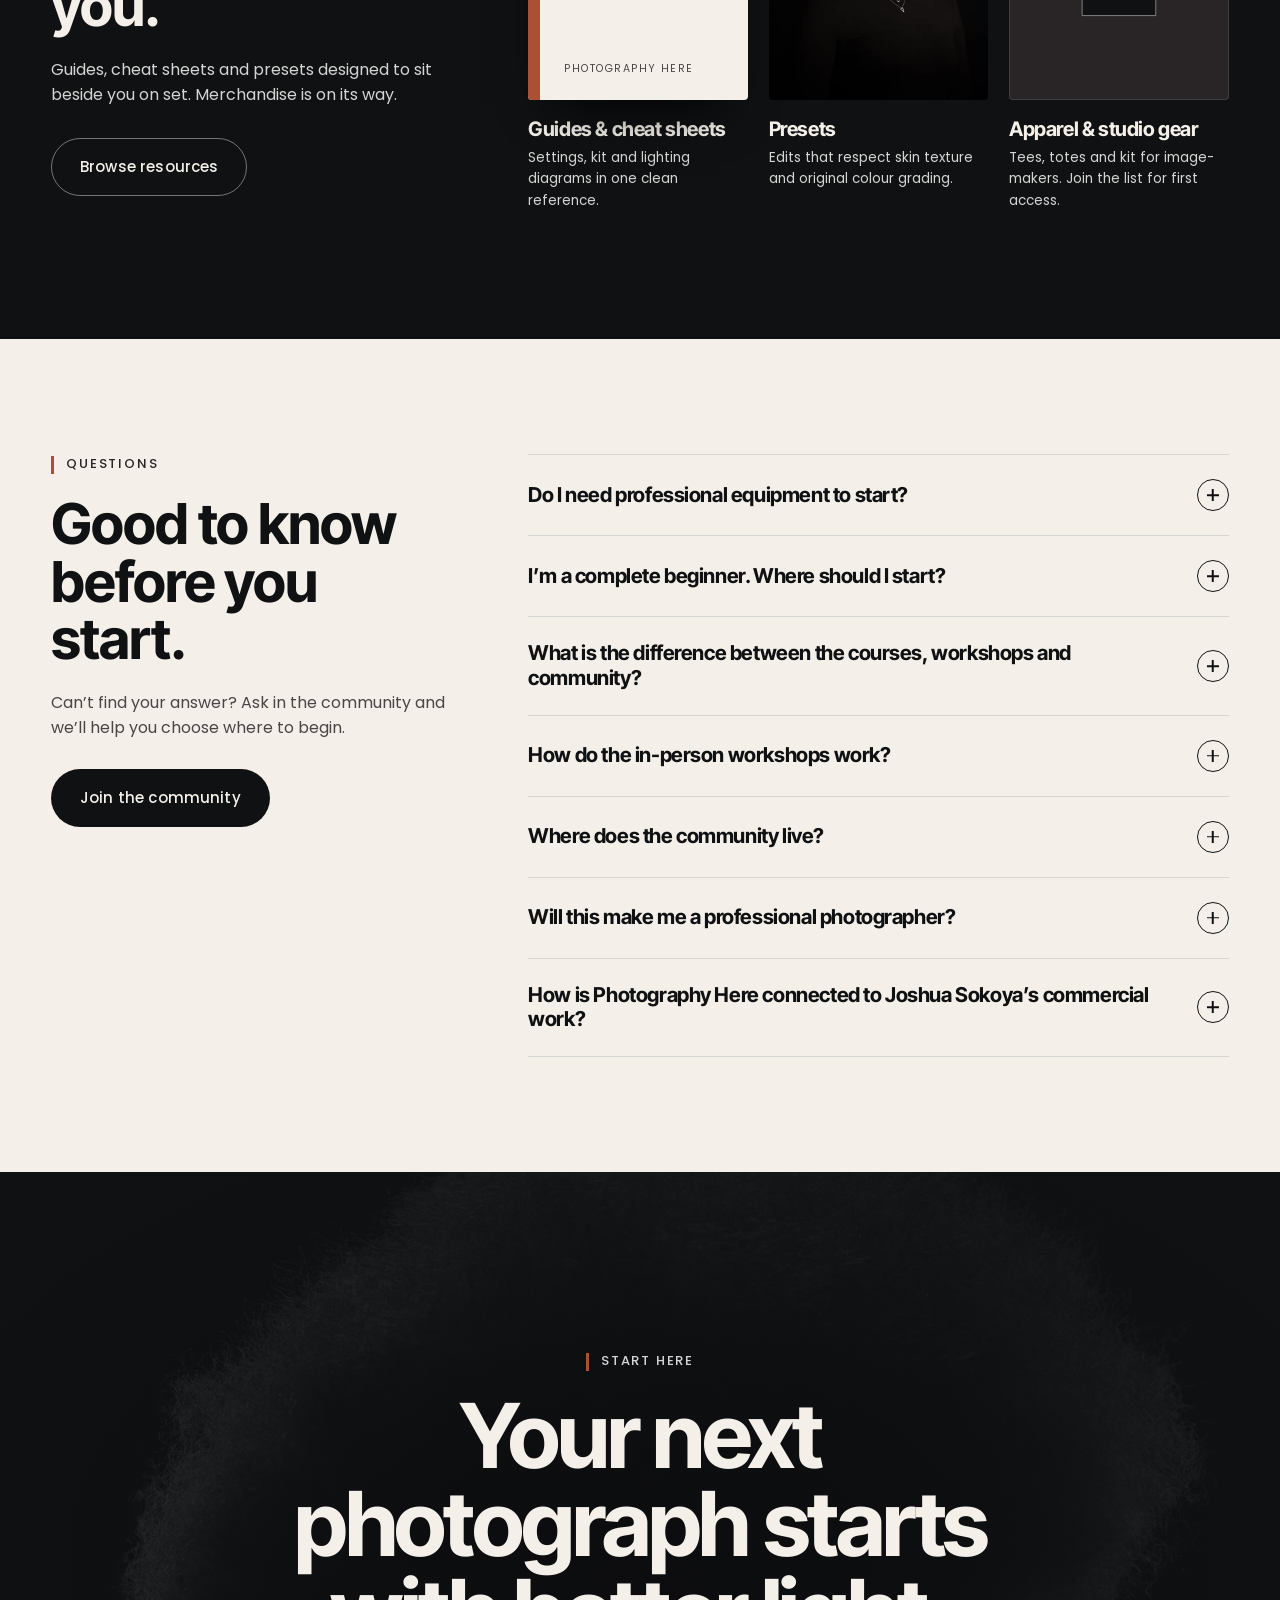
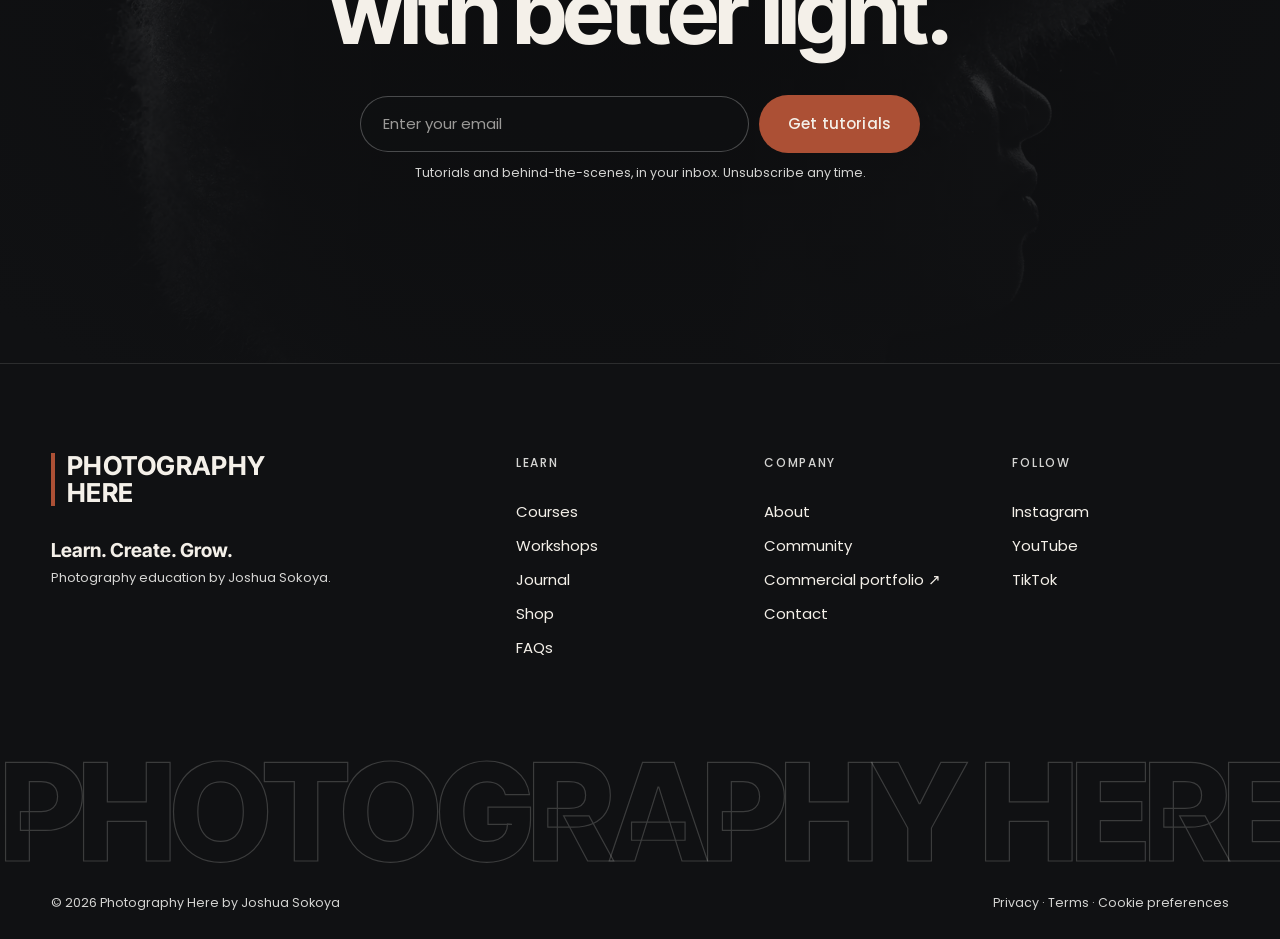
==== commit cde36060: "Add trust bar, trust section with promises and student-story slots Co-Authored-By: Claude Sonnet 5.5" ====
--- a/index.html
+++ b/index.html
@@ -20,7 +20,7 @@
 <link rel="preconnect" href="https://fonts.gstatic.com" crossorigin>
 <link href="https://fonts.googleapis.com/css2?family=Inter+Tight:wght@600;700;800&family=Poppins:wght@400;500&display=swap" rel="stylesheet">
 <link rel="preload" as="image" href="assets/img/rim-cut.webp" type="image/webp">
-<link rel="stylesheet" href="assets/css/style.css?v=20261113h">
+<link rel="stylesheet" href="assets/css/style.css?v=20261113i">
 <script>document.documentElement.classList.add('js')</script>
 </head>
 <body>
@@ -109,6 +109,16 @@
     <span class="hero__hint"><i></i>Move your light</span>
   </aside>
   <a class="hero__scroll" href="#manifesto" aria-label="Scroll to content"><span></span>Scroll</a>
+</section>
+
+<!-- TRUST BAR -->
+<section class="trustbar" aria-label="Why people learn with Photography Here">
+  <ul class="wrap trustbar__list">
+    <li><svg viewBox="0 0 24 24" width="22" height="22" fill="none" stroke="currentColor" stroke-width="1.5" aria-hidden="true"><rect x="3" y="6" width="18" height="13" rx="2"/><circle cx="12" cy="12.5" r="3.5"/><path d="M8 6l1.5-2h5L16 6"/></svg><span><b>Taught by a working photographer</b>Lessons come from real commercial shoots</span></li>
+    <li><svg viewBox="0 0 24 24" width="22" height="22" fill="none" stroke="currentColor" stroke-width="1.5" aria-hidden="true"><circle cx="12" cy="12" r="4"/><path d="M12 3v3M12 18v3M3 12h3M18 12h3M5.6 5.6l2.1 2.1M16.3 16.3l2.1 2.1M18.4 5.6l-2.1 2.1M7.7 16.3l-2.1 2.1"/></svg><span><b>Real light set-ups</b>Every lesson built around a photo you can recreate</span></li>
+    <li><svg viewBox="0 0 24 24" width="22" height="22" fill="none" stroke="currentColor" stroke-width="1.5" aria-hidden="true"><path d="M12 3l7 3v5c0 5-3 8-7 10-4-2-7-5-7-10V6z"/><path d="m9 12 2 2 4-4"/></svg><span><b>Honest guidance, no hype</b>No promises of instant professional results</span></li>
+    <li><svg viewBox="0 0 24 24" width="22" height="22" fill="none" stroke="currentColor" stroke-width="1.5" aria-hidden="true"><circle cx="12" cy="5" r="2"/><path d="M5 9h14M12 9v6m0 0-3 6m3-6 3 6"/></svg><span><b>Clear before you commit</b>Inclusions and accessibility shared up front</span></li>
+  </ul>
 </section>
 
 <!-- MARQUEE -->
@@ -288,6 +298,7 @@
         <label for="wEmail" class="sr">Email address</label>
         <input id="wEmail" type="email" placeholder="Your email for first access" autocomplete="email" required>
         <button class="btn btn--primary" type="submit">Notify me</button>
+        <p class="form-note">No payment needed to join the waitlist.</p>
         <p class="form-note" id="wNote" role="status"></p>
       </form>
     </div>
@@ -341,6 +352,30 @@
       <div class="about__cta">
         <a class="btn btn--dark magnetic" href="https://www.joshuasokoya.com" target="_blank" rel="noopener">Visit joshuasokoya.com ↗</a>
         <a class="link-arrow" href="#about" data-cursor="Go">Meet Joshua <svg viewBox="0 0 24 24" width="18" height="18" fill="none" stroke="currentColor" stroke-width="1.8"><path d="M5 12h14M13 6l6 6-6 6"/></svg></a>
+      </div>
+    </div>
+  </div>
+</section>
+
+<!-- TRUST (dark) -->
+<section class="trust surface-dark" id="trust" aria-labelledby="trustH">
+  <div class="wrap">
+    <header class="sec-head">
+      <p class="eyebrow eyebrow--light"><i></i>Why Photography Here</p>
+      <h2 id="trustH">Teaching you can trust.</h2>
+      <p class="sec-head__sub">Four promises we hold ourselves to, and a place for the people who’ve learned with us to speak for themselves.</p>
+    </header>
+    <div class="trust__grid">
+      <ol class="why">
+        <li><span>01</span><div><h3>A working photographer teaches you</h3><p>Joshua Sokoya shoots commercially. What you learn comes from real briefs, real clients and real deadlines.</p></div></li>
+        <li><span>02</span><div><h3>You see the result before the method</h3><p>Every image on this site was made by Joshua, so you know exactly what the lesson can teach you.</p></div></li>
+        <li><span>03</span><div><h3>Honest by design</h3><p>We never promise instant professional results. Free tutorials and paid offers are clearly labelled, and affiliate links are always disclosed.</p></div></li>
+        <li><span>04</span><div><h3>Clear before you commit</h3><p>Outcomes, what’s included and accessibility details are shared before you book or buy.</p></div></li>
+      </ol>
+      <div class="stories" aria-label="Student stories">
+        <p class="stories__label">Student stories <em>Placeholder · verified quotes added once real feedback exists</em></p>
+        <figure class="story"><svg viewBox="0 0 32 24" width="30" height="22" aria-hidden="true"><path d="M0 24V13C0 5 4 1 12 0v5C8 6 7 8 7 11h5v13zm18 0V13c0-8 4-12 12-13v5c-4 1-5 3-5 6h5v13z" fill="currentColor"/></svg><blockquote><span class="skel w90"></span><span class="skel w75"></span><span class="skel w60"></span></blockquote><figcaption><i class="avatar"></i><span class="skel w40"></span></figcaption></figure>
+        <figure class="story"><svg viewBox="0 0 32 24" width="30" height="22" aria-hidden="true"><path d="M0 24V13C0 5 4 1 12 0v5C8 6 7 8 7 11h5v13zm18 0V13c0-8 4-12 12-13v5c-4 1-5 3-5 6h5v13z" fill="currentColor"/></svg><blockquote><span class="skel w85"></span><span class="skel w70"></span><span class="skel w55"></span></blockquote><figcaption><i class="avatar"></i><span class="skel w35"></span></figcaption></figure>
       </div>
     </div>
   </div>
@@ -444,6 +479,6 @@
 <div class="sticky-cta" id="stickyCta" aria-hidden="true"><a class="btn btn--primary" href="#courses" tabindex="-1">Explore courses</a><a class="btn btn--ghost" href="#community" tabindex="-1">Join the community</a></div>
 <a class="notes-pill" href="notes.html" data-cursor="Read">Concept notes <span>↗</span></a>
 
-<script src="assets/js/main.js?v=20261113h"></script>
+<script src="assets/js/main.js?v=20261113i"></script>
 </body>
 </html>
--- a/assets/css/style.css
+++ b/assets/css/style.css
@@ -491,6 +491,33 @@
   .chapters__list li{padding:24px 0}
 }
 
+/* ---------- Trust bar ---------- */
+.trustbar{background:var(--obsidian);border-top:1px solid rgba(213,213,211,.12);position:relative;z-index:6}
+.trustbar__list{display:grid;grid-template-columns:repeat(4,1fr);gap:clamp(16px,2.4vw,40px);padding-block:26px}
+.trustbar li{display:flex;gap:14px;align-items:flex-start;font-size:13px;color:var(--silver);line-height:1.45}
+.trustbar li svg{flex:0 0 22px;color:var(--terracotta-lt);margin-top:2px}
+.trustbar li b{display:block;font-weight:500;font-size:14px;color:var(--ivory);margin-bottom:2px}
+
+/* ---------- Trust section ---------- */
+.trust{padding:clamp(90px,10vw,150px) 0}
+.trust__grid{display:grid;grid-template-columns:minmax(0,7fr) minmax(0,5fr);gap:clamp(36px,6vw,96px);align-items:start}
+.why li{display:grid;grid-template-columns:56px 1fr;gap:10px;padding:26px 0;border-top:1px solid rgba(213,213,211,.2)}
+.why li:last-child{border-bottom:1px solid rgba(213,213,211,.2)}
+.why span{font-weight:500;font-size:13px;letter-spacing:.12em;color:var(--terracotta-lt);padding-top:6px}
+.why h3{font-size:clamp(1.25rem,1.9vw,1.7rem);margin-bottom:8px}
+.why p{color:var(--silver);font-size:15px;max-width:52ch}
+.stories{display:grid;gap:16px}
+.stories__label{font-weight:500;font-size:12px;letter-spacing:.14em;text-transform:uppercase;color:var(--silver);display:flex;flex-direction:column;gap:4px}
+.stories__label em{font-style:normal;text-transform:none;letter-spacing:0;font-size:12px;color:var(--terracotta-lt)}
+.story{margin:0;background:var(--charcoal);border-radius:6px;padding:clamp(20px,2.4vw,30px);color:var(--terracotta-lt)}
+.story blockquote{margin:18px 0 22px;display:grid;gap:10px}
+.story figcaption{display:flex;align-items:center;gap:12px}
+.skel{display:block;height:10px;border-radius:99px;background:rgba(213,213,211,.16)}
+.w90{width:90%}.w85{width:85%}.w75{width:75%}.w70{width:70%}.w60{width:60%}.w55{width:55%}.w40{width:40%;height:9px}.w35{width:35%;height:9px}
+.avatar{width:38px;height:38px;border-radius:50%;background:rgba(213,213,211,.2);display:block}
+@media (max-width:1100px){.trustbar__list{grid-template-columns:1fr 1fr}.trust__grid{grid-template-columns:1fr}}
+@media (max-width:560px){.trustbar__list{grid-template-columns:1fr;gap:18px;padding-block:22px}.why li{grid-template-columns:40px 1fr}}
+
 /* ---------- Sticky mobile CTA ---------- */
 .sticky-cta{display:none}
 @media (max-width:1100px){
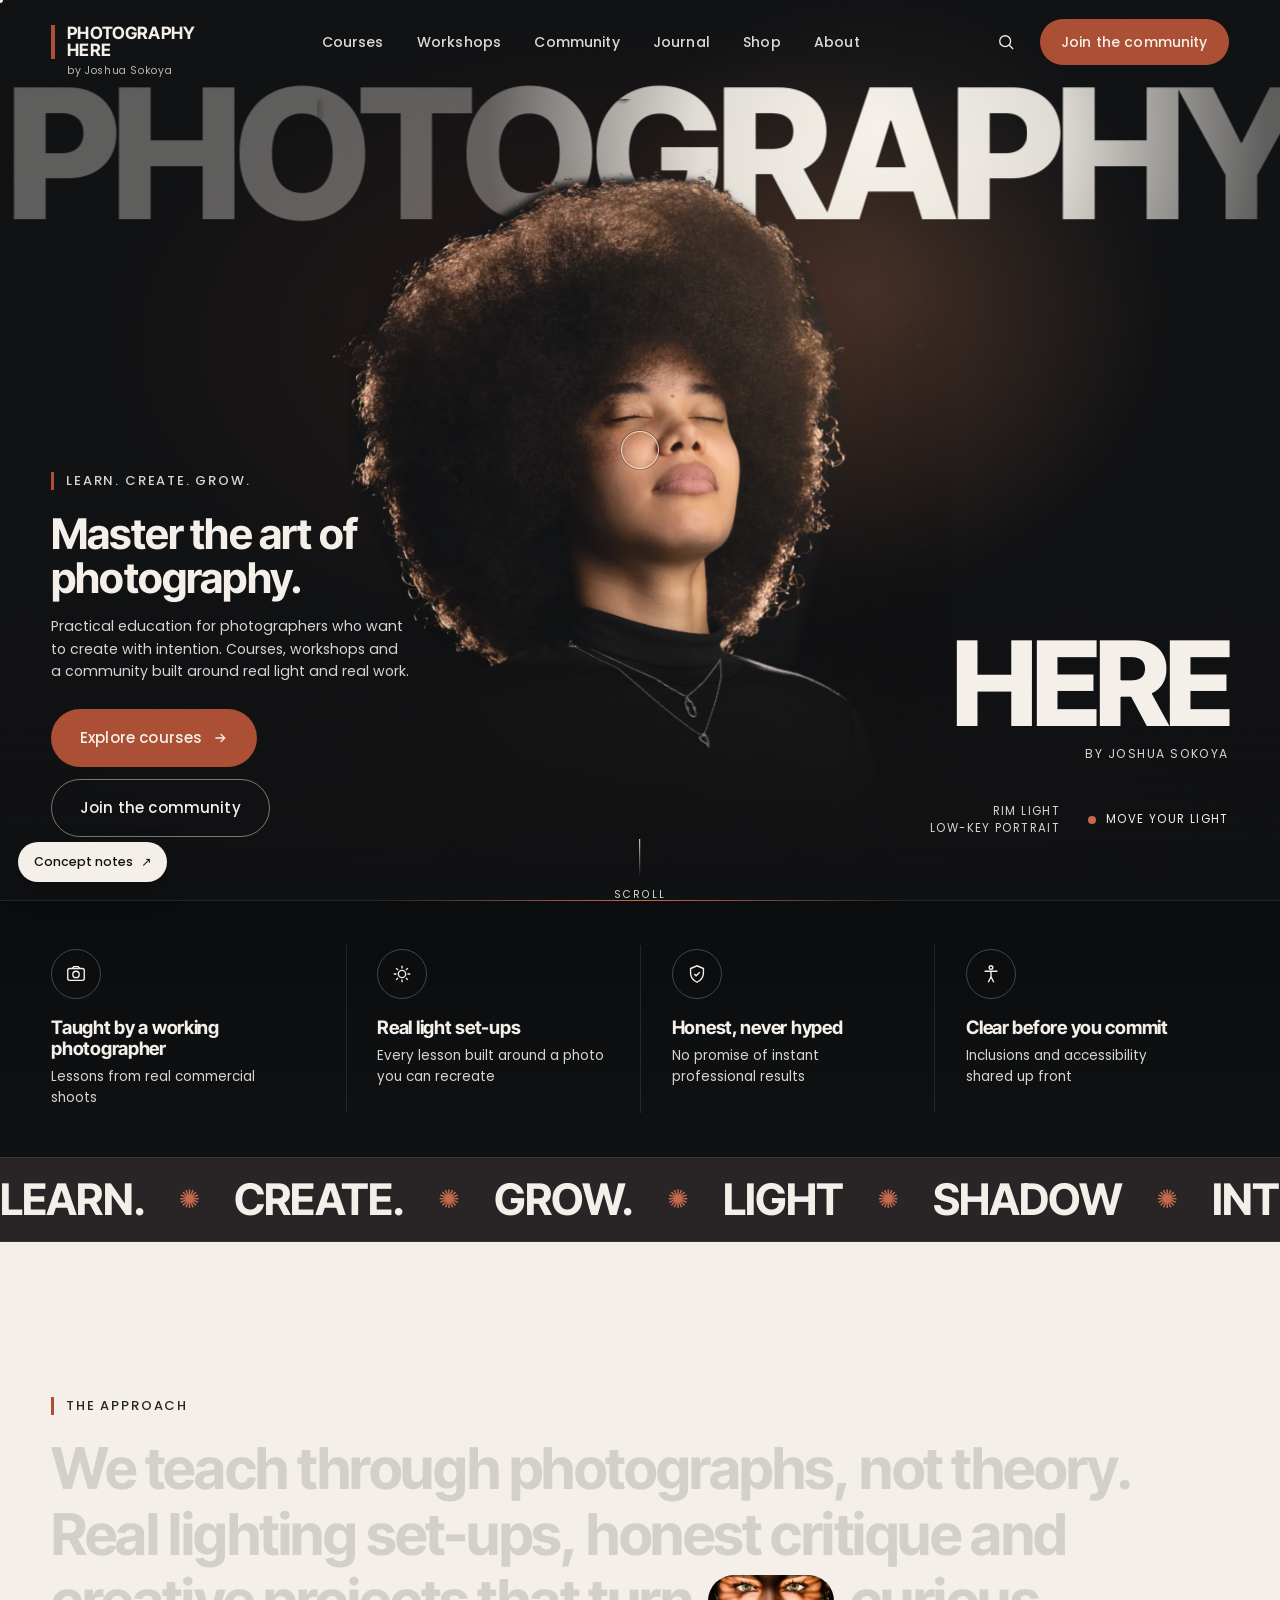
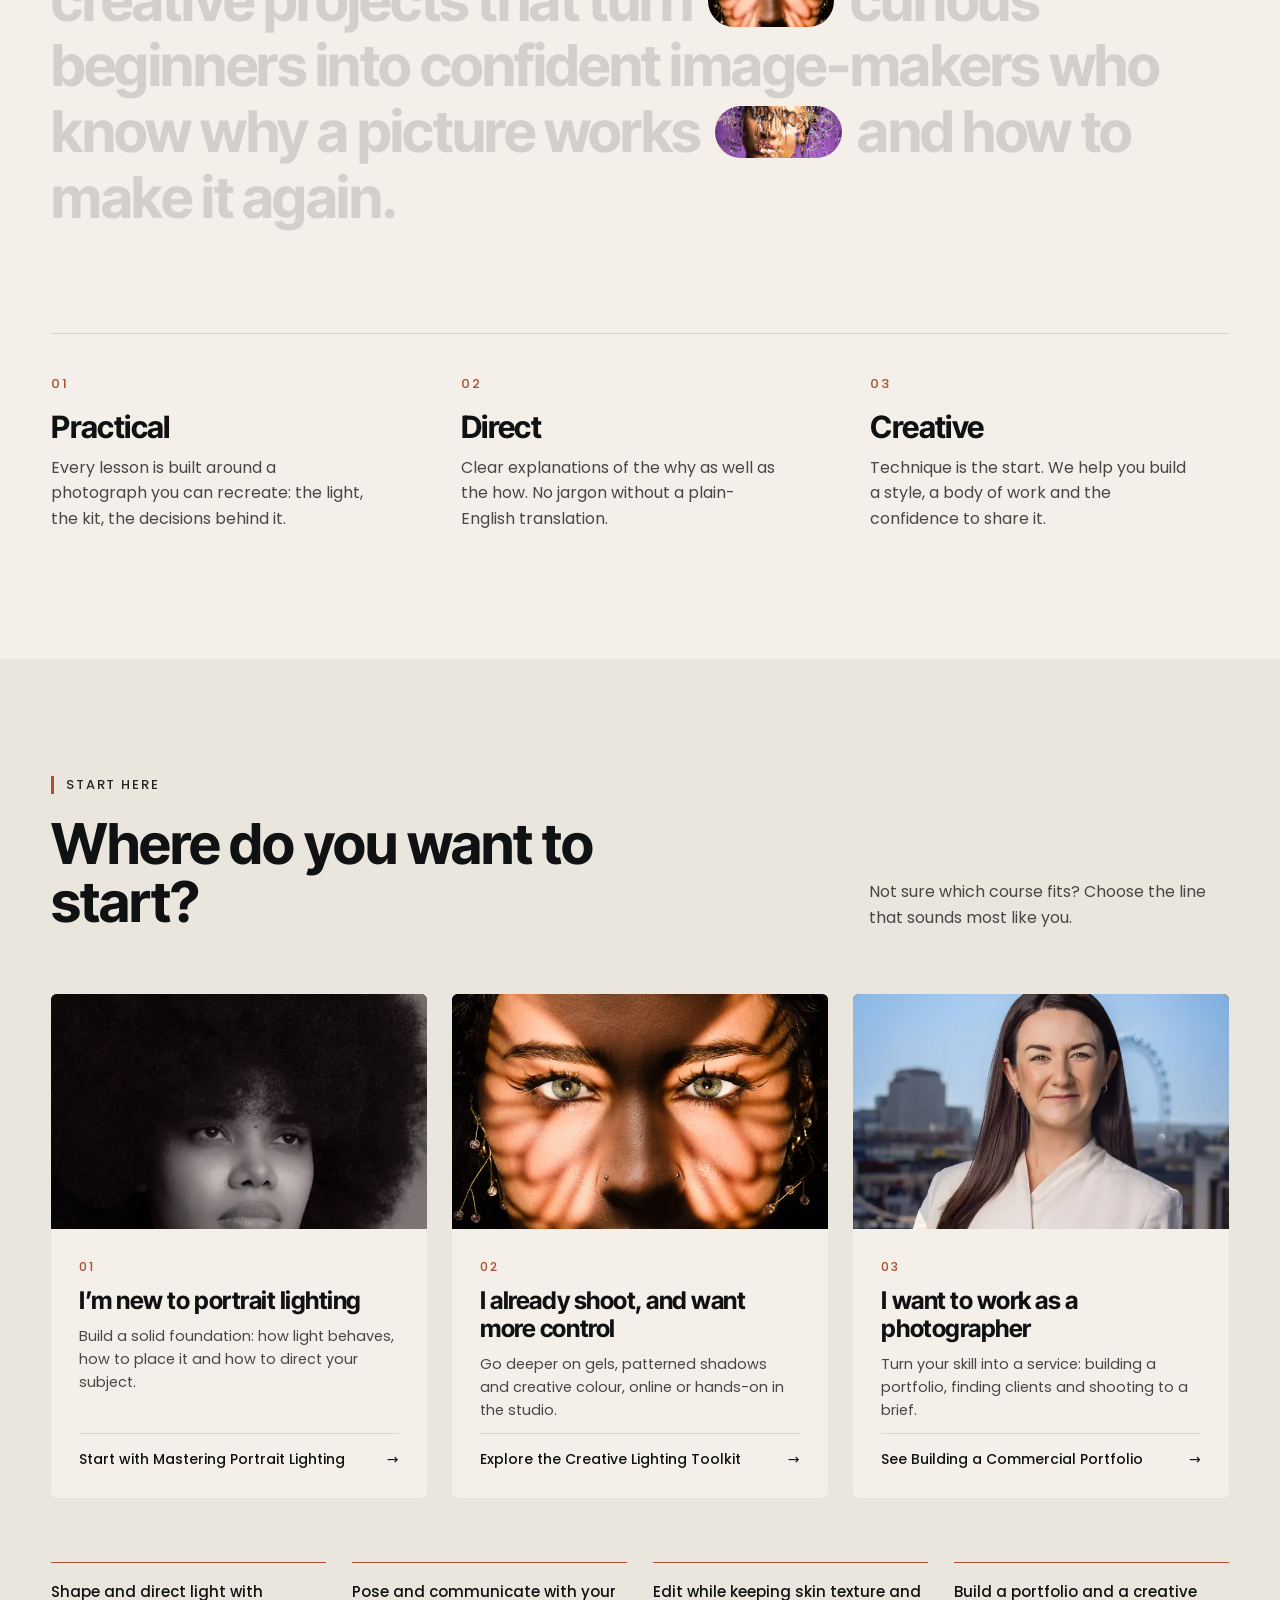
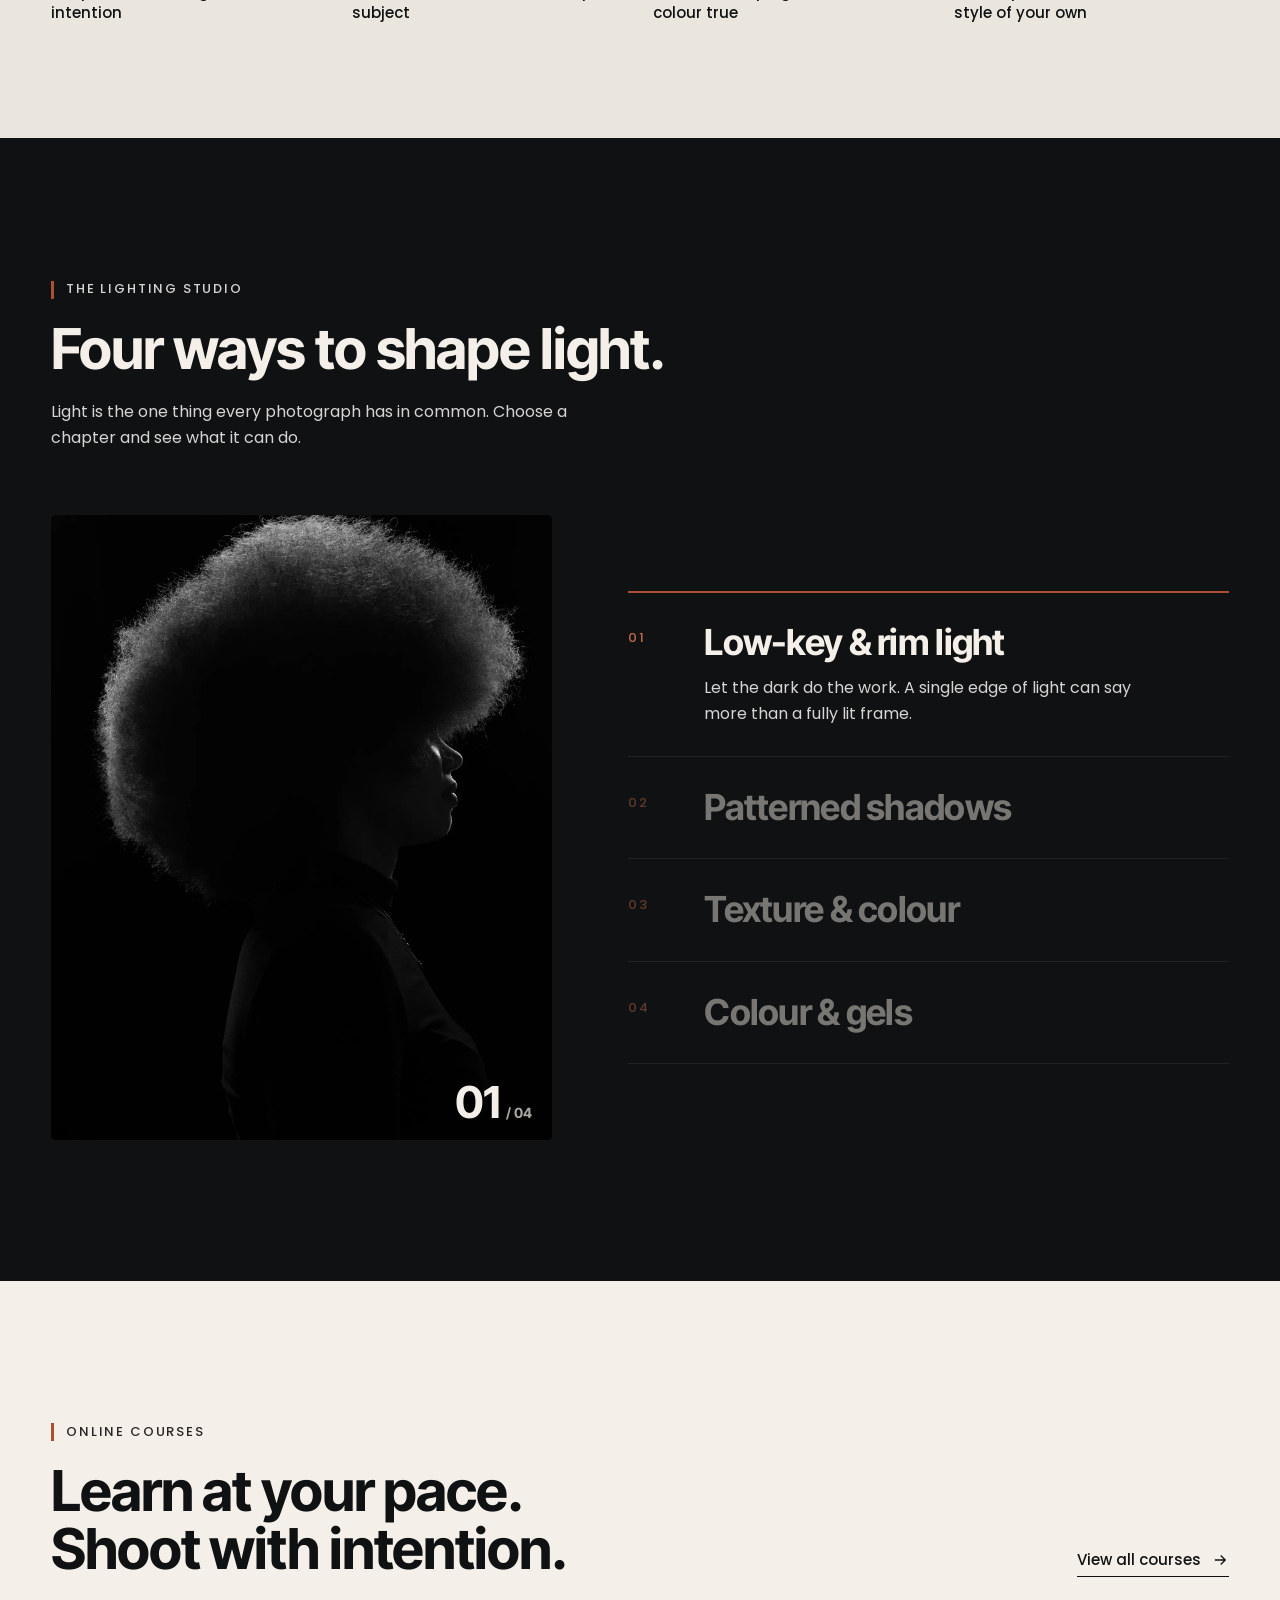
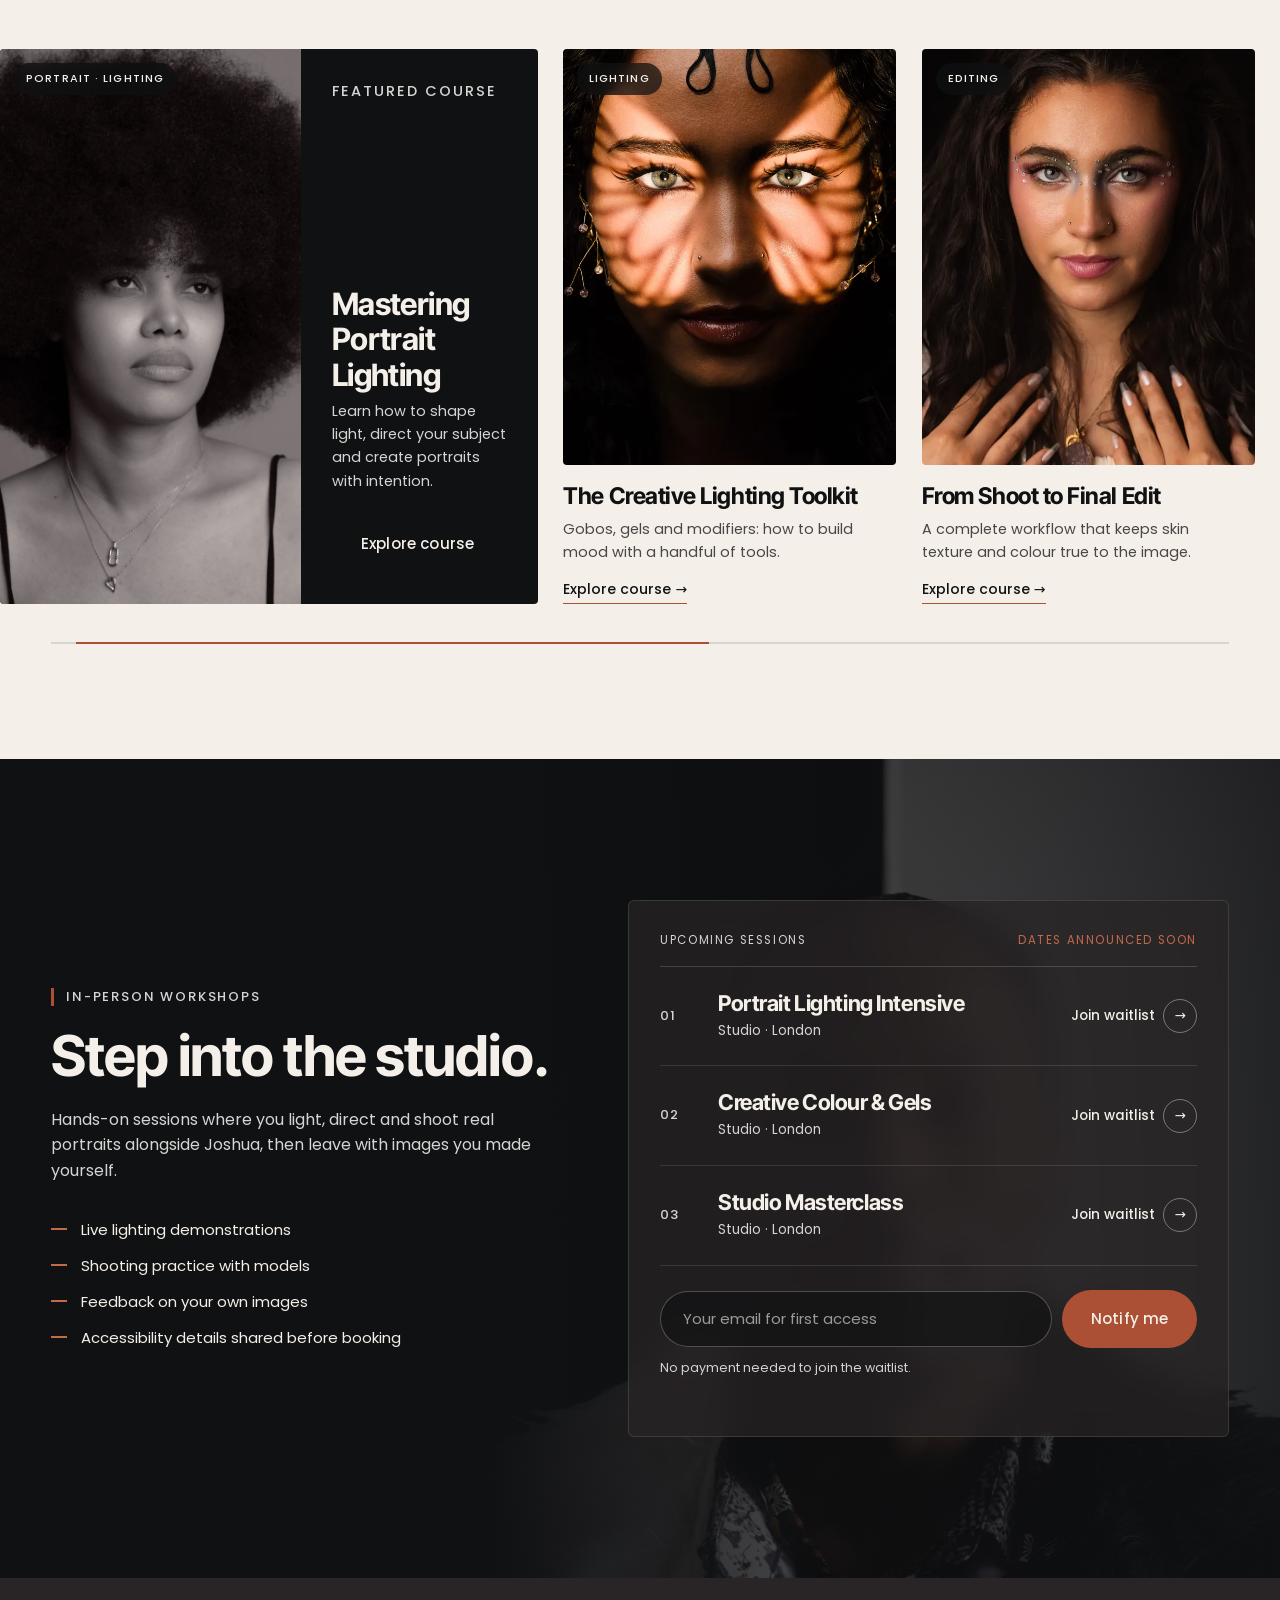
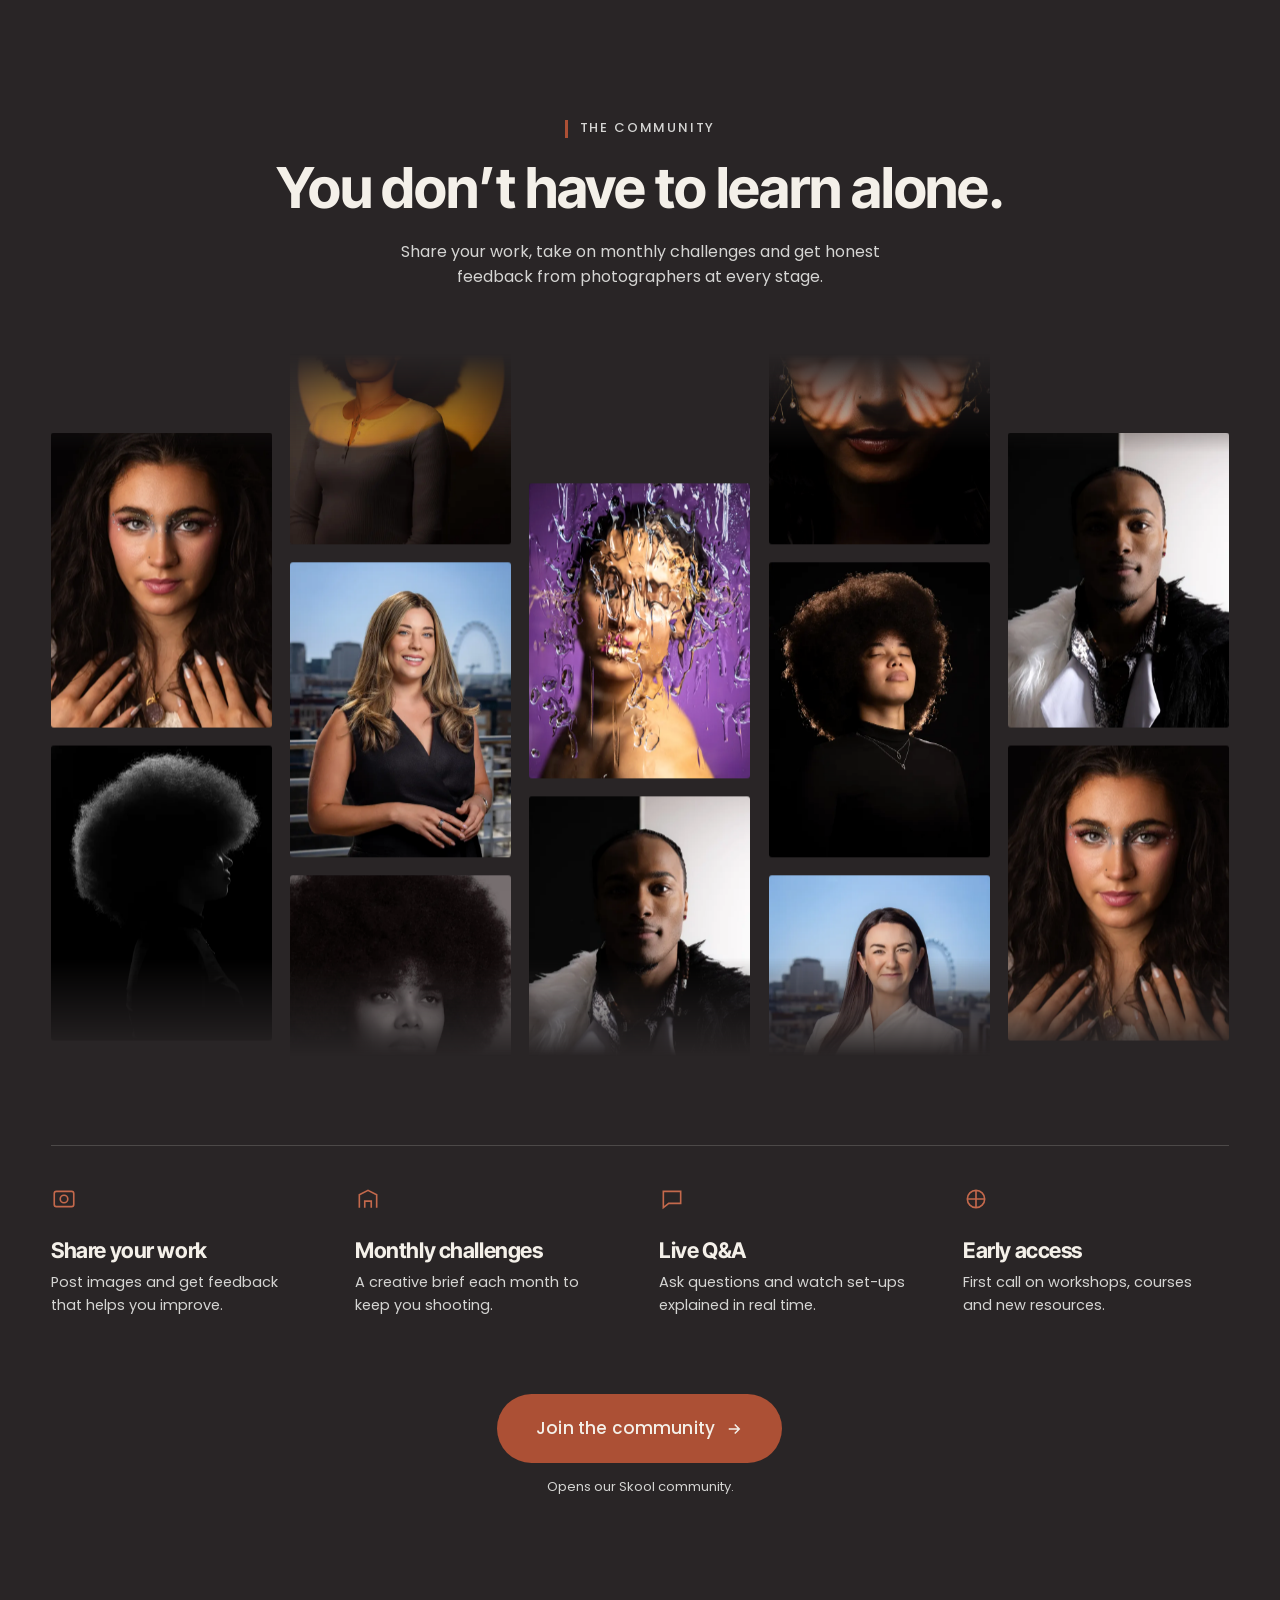
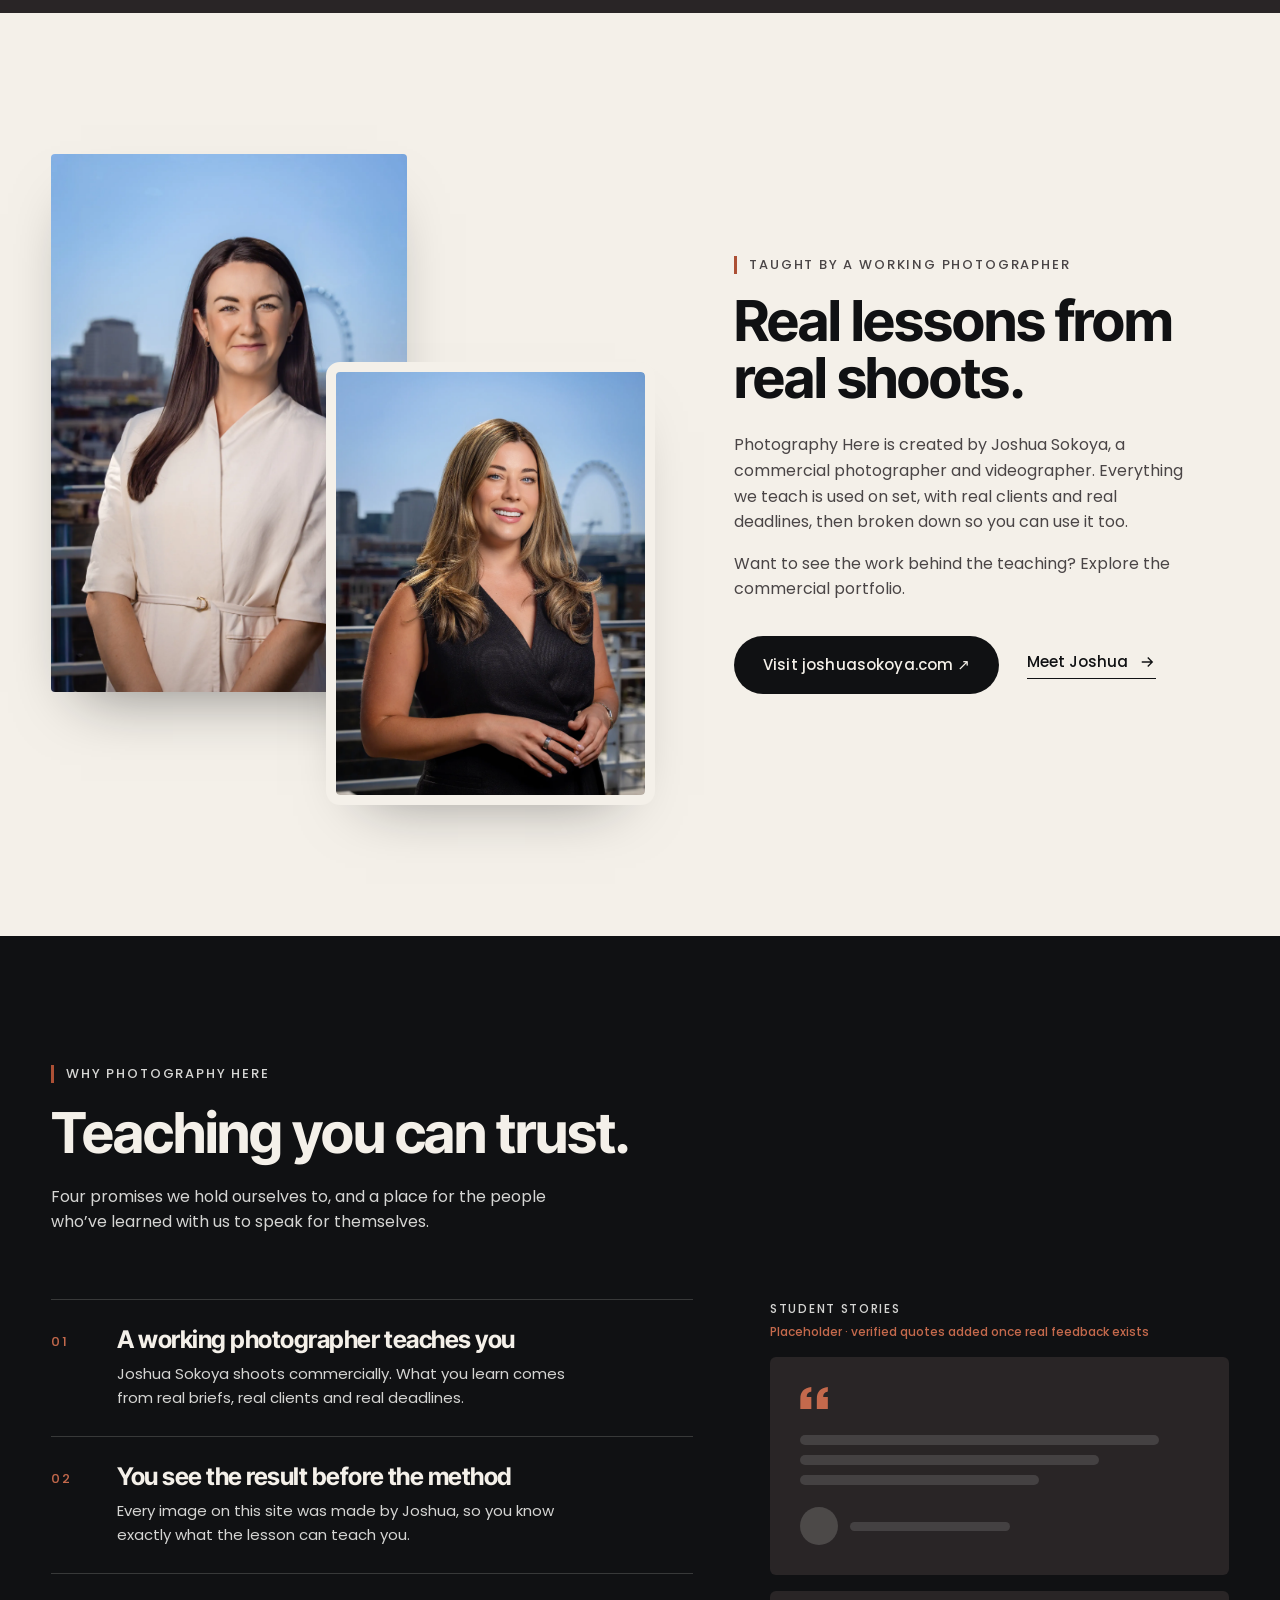
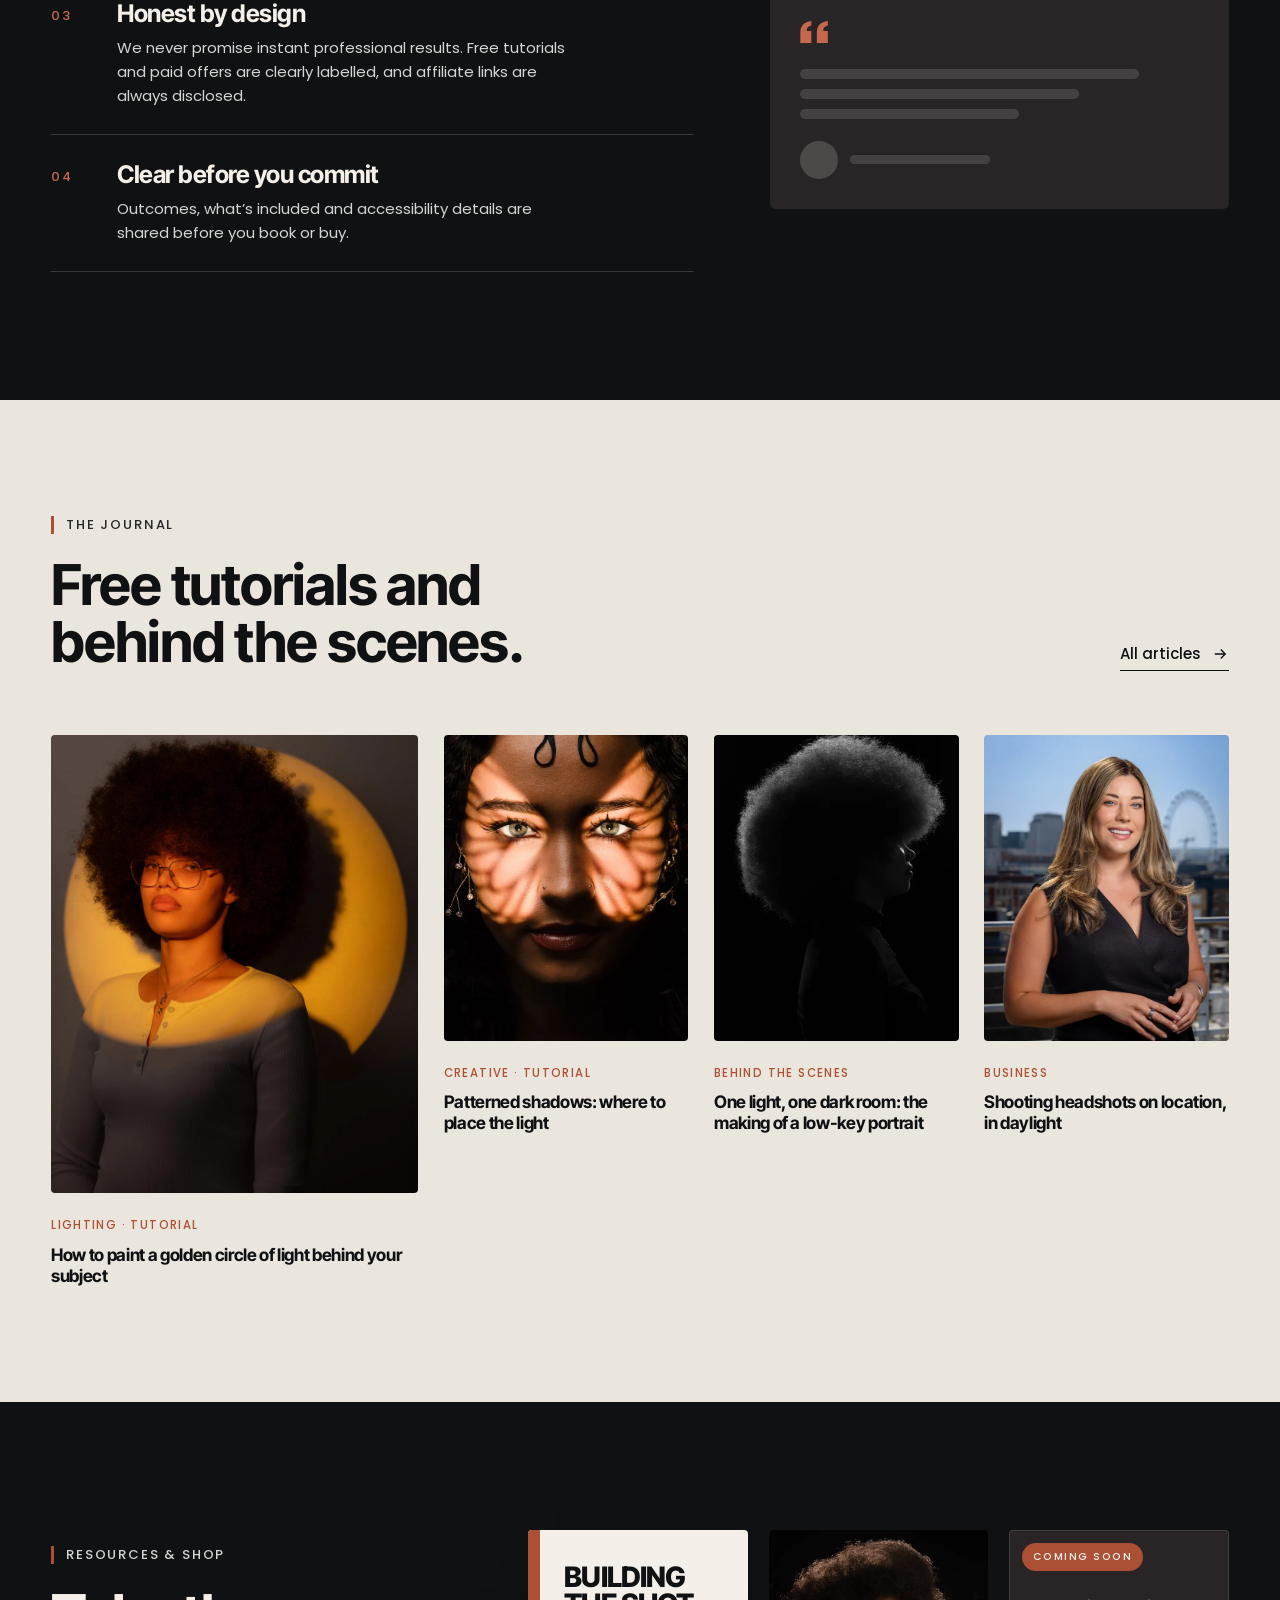
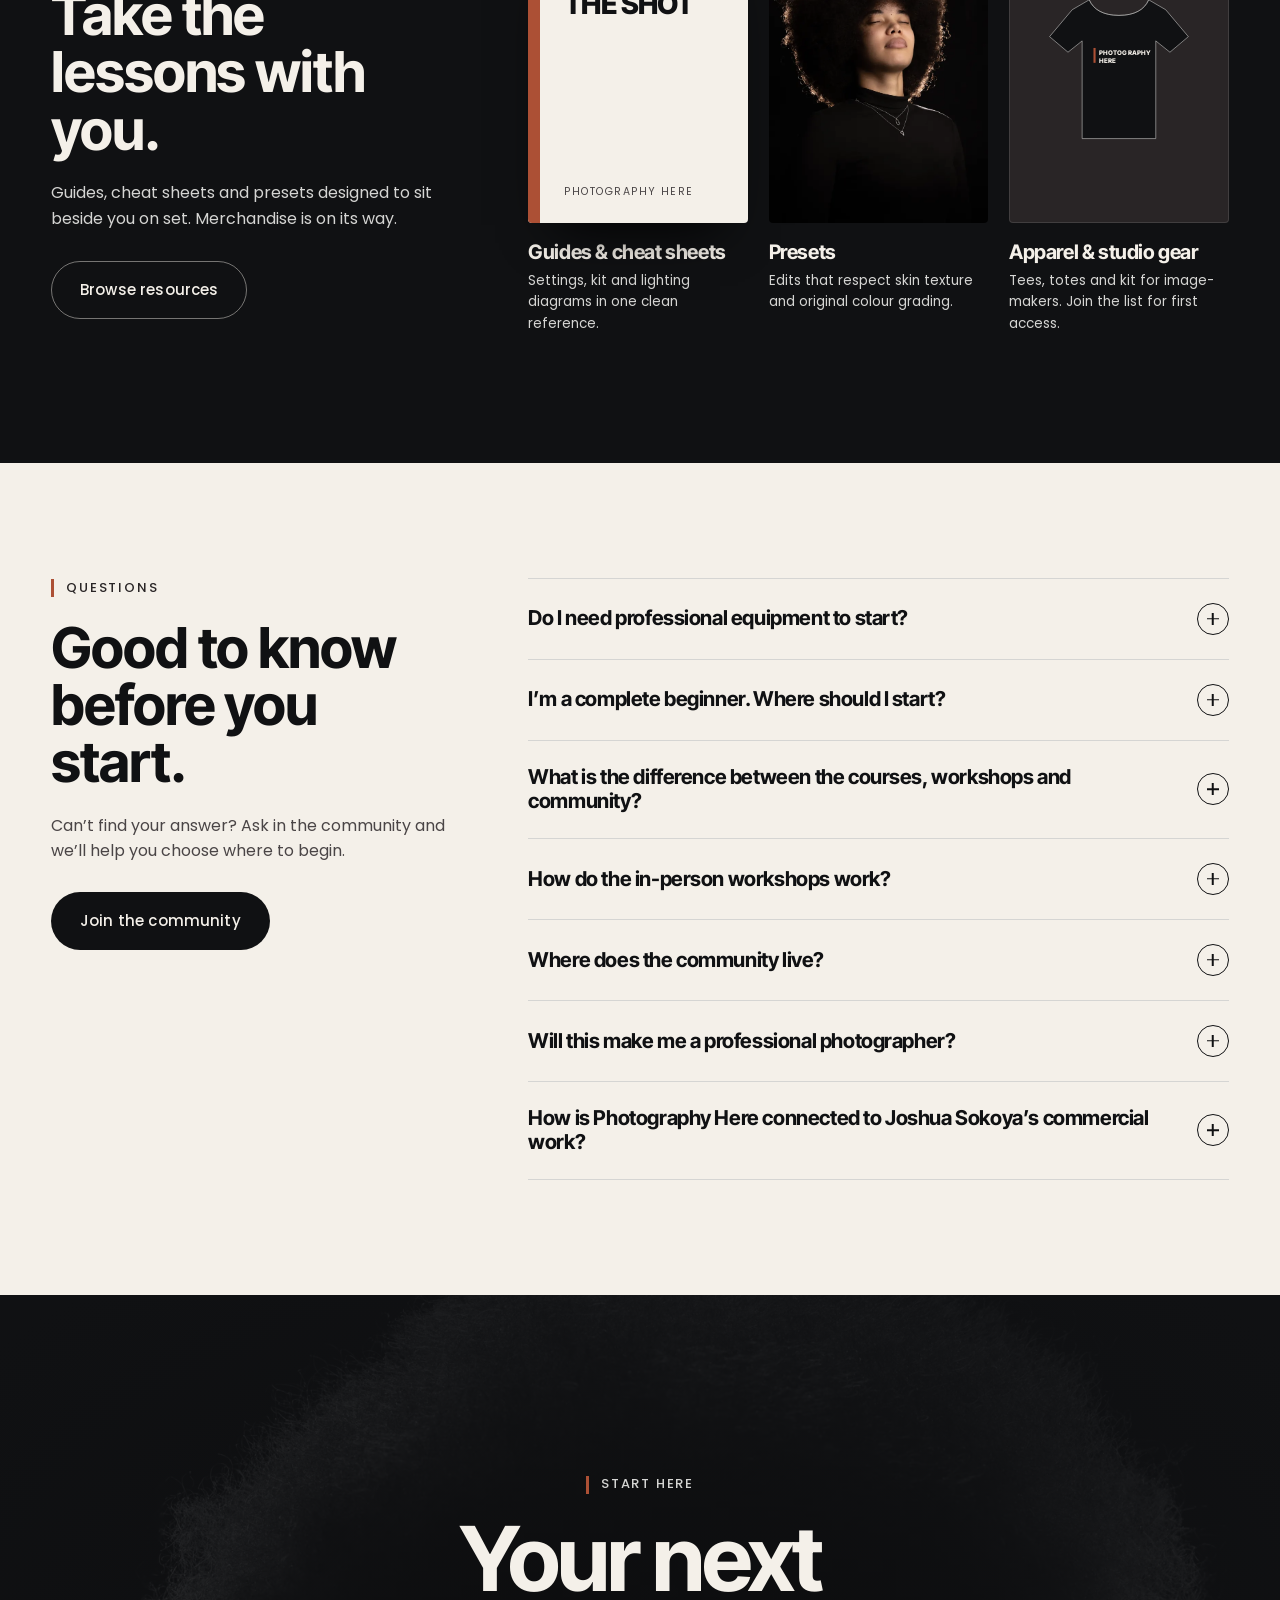
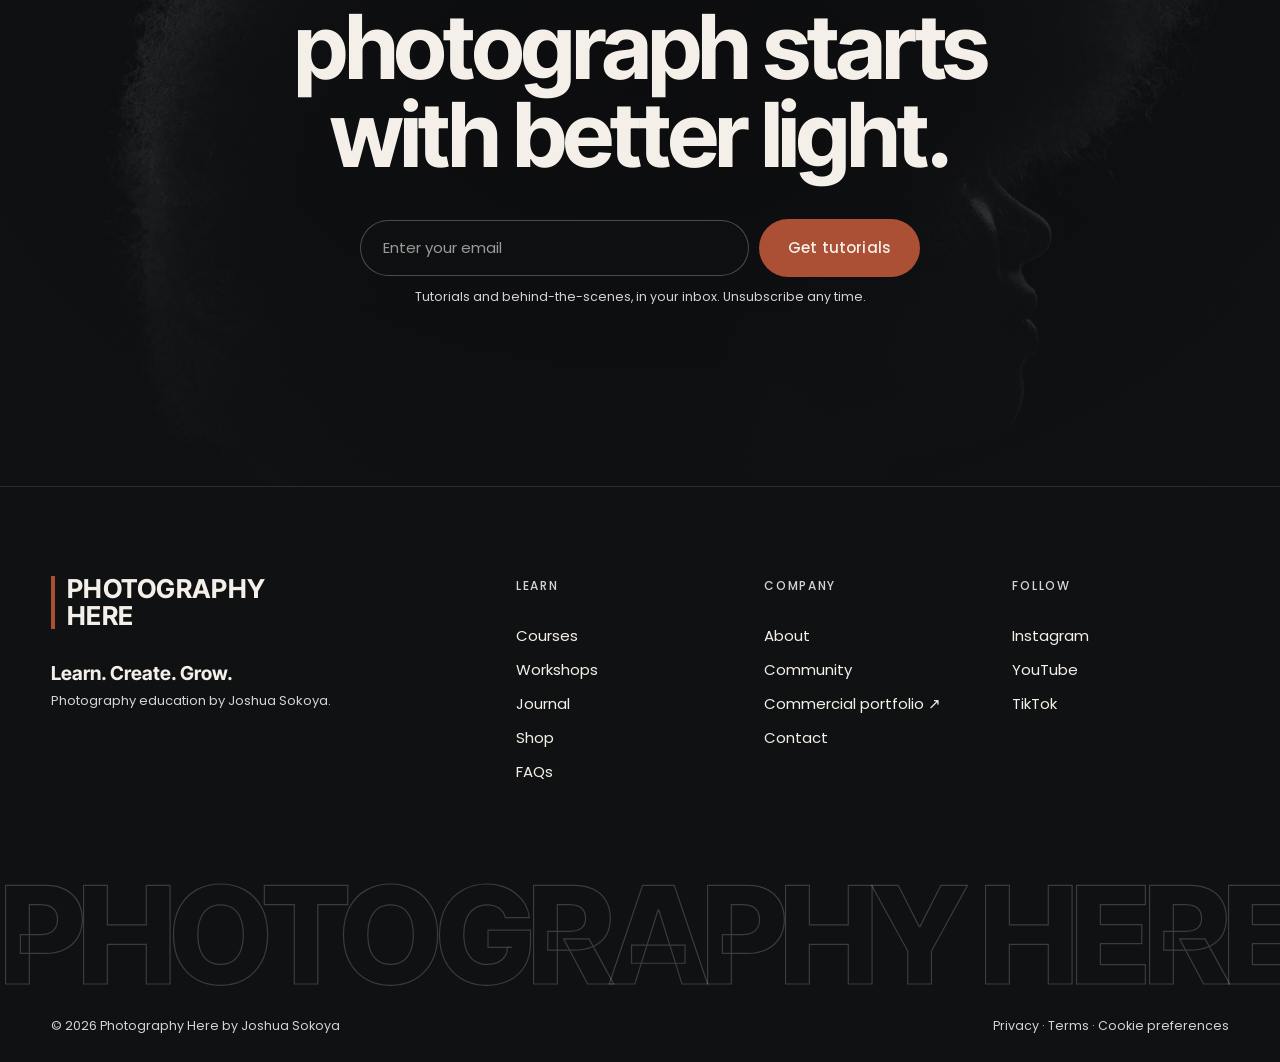
==== commit 8c995d9a: "Premium redesign of trust bar Co-Authored-By: Claude Sonnet 5.5 <noreply@anthropic.com>" ====
--- a/index.html
+++ b/index.html
@@ -20,7 +20,7 @@
 <link rel="preconnect" href="https://fonts.gstatic.com" crossorigin>
 <link href="https://fonts.googleapis.com/css2?family=Inter+Tight:wght@600;700;800&family=Poppins:wght@400;500&display=swap" rel="stylesheet">
 <link rel="preload" as="image" href="assets/img/rim-cut.webp" type="image/webp">
-<link rel="stylesheet" href="assets/css/style.css?v=20261113i">
+<link rel="stylesheet" href="assets/css/style.css?v=20261113j">
 <script>document.documentElement.classList.add('js')</script>
 </head>
 <body>
@@ -114,9 +114,9 @@
 <!-- TRUST BAR -->
 <section class="trustbar" aria-label="Why people learn with Photography Here">
   <ul class="wrap trustbar__list">
-    <li><svg viewBox="0 0 24 24" width="22" height="22" fill="none" stroke="currentColor" stroke-width="1.5" aria-hidden="true"><rect x="3" y="6" width="18" height="13" rx="2"/><circle cx="12" cy="12.5" r="3.5"/><path d="M8 6l1.5-2h5L16 6"/></svg><span><b>Taught by a working photographer</b>Lessons come from real commercial shoots</span></li>
+    <li><svg viewBox="0 0 24 24" width="22" height="22" fill="none" stroke="currentColor" stroke-width="1.5" aria-hidden="true"><rect x="3" y="6" width="18" height="13" rx="2"/><circle cx="12" cy="12.5" r="3.5"/><path d="M8 6l1.5-2h5L16 6"/></svg><span><b>Taught by a working photographer</b>Lessons from real commercial shoots</span></li>
     <li><svg viewBox="0 0 24 24" width="22" height="22" fill="none" stroke="currentColor" stroke-width="1.5" aria-hidden="true"><circle cx="12" cy="12" r="4"/><path d="M12 3v3M12 18v3M3 12h3M18 12h3M5.6 5.6l2.1 2.1M16.3 16.3l2.1 2.1M18.4 5.6l-2.1 2.1M7.7 16.3l-2.1 2.1"/></svg><span><b>Real light set-ups</b>Every lesson built around a photo you can recreate</span></li>
-    <li><svg viewBox="0 0 24 24" width="22" height="22" fill="none" stroke="currentColor" stroke-width="1.5" aria-hidden="true"><path d="M12 3l7 3v5c0 5-3 8-7 10-4-2-7-5-7-10V6z"/><path d="m9 12 2 2 4-4"/></svg><span><b>Honest guidance, no hype</b>No promises of instant professional results</span></li>
+    <li><svg viewBox="0 0 24 24" width="22" height="22" fill="none" stroke="currentColor" stroke-width="1.5" aria-hidden="true"><path d="M12 3l7 3v5c0 5-3 8-7 10-4-2-7-5-7-10V6z"/><path d="m9 12 2 2 4-4"/></svg><span><b>Honest, never hyped</b>No promise of instant professional results</span></li>
     <li><svg viewBox="0 0 24 24" width="22" height="22" fill="none" stroke="currentColor" stroke-width="1.5" aria-hidden="true"><circle cx="12" cy="5" r="2"/><path d="M5 9h14M12 9v6m0 0-3 6m3-6 3 6"/></svg><span><b>Clear before you commit</b>Inclusions and accessibility shared up front</span></li>
   </ul>
 </section>
@@ -479,6 +479,6 @@
 <div class="sticky-cta" id="stickyCta" aria-hidden="true"><a class="btn btn--primary" href="#courses" tabindex="-1">Explore courses</a><a class="btn btn--ghost" href="#community" tabindex="-1">Join the community</a></div>
 <a class="notes-pill" href="notes.html" data-cursor="Read">Concept notes <span>↗</span></a>
 
-<script src="assets/js/main.js?v=20261113i"></script>
+<script src="assets/js/main.js?v=20261113j"></script>
 </body>
 </html>
--- a/assets/css/style.css
+++ b/assets/css/style.css
@@ -492,11 +492,16 @@
 }
 
 /* ---------- Trust bar ---------- */
-.trustbar{background:var(--obsidian);border-top:1px solid rgba(213,213,211,.12);position:relative;z-index:6}
-.trustbar__list{display:grid;grid-template-columns:repeat(4,1fr);gap:clamp(16px,2.4vw,40px);padding-block:26px}
-.trustbar li{display:flex;gap:14px;align-items:flex-start;font-size:13px;color:var(--silver);line-height:1.45}
-.trustbar li svg{flex:0 0 22px;color:var(--terracotta-lt);margin-top:2px}
-.trustbar li b{display:block;font-weight:500;font-size:14px;color:var(--ivory);margin-bottom:2px}
+.trustbar{position:relative;z-index:6;background:linear-gradient(180deg,#0b0c0d 0%,var(--obsidian) 100%);border-top:1px solid rgba(213,213,211,.1)}
+.trustbar::before{content:"";position:absolute;left:50%;top:-1px;width:min(520px,60%);height:1px;transform:translateX(-50%);background:linear-gradient(90deg,transparent,var(--terracotta-lt),transparent)}
+.trustbar__list{display:grid;grid-template-columns:repeat(4,1fr);padding-block:clamp(30px,3.4vw,46px)}
+.trustbar li{display:flex;flex-direction:column;align-items:flex-start;gap:18px;padding:4px clamp(18px,2.4vw,40px);font-size:13.5px;line-height:1.55;color:var(--silver);position:relative}
+.trustbar li+li{border-left:1px solid rgba(213,213,211,.12)}
+.trustbar li:first-child{padding-left:0}
+.trustbar li svg{box-sizing:content-box;padding:13px;width:22px;height:22px;border:1px solid rgba(213,213,211,.28);border-radius:50%;color:var(--ivory);transition:background .5s var(--ease),border-color .5s,color .5s,transform .6s var(--ease)}
+.trustbar li:hover svg{background:var(--terracotta);border-color:var(--terracotta);transform:translateY(-3px)}
+.trustbar li span{display:block;max-width:26ch}
+.trustbar li b{display:block;font-family:var(--f-display);font-weight:700;font-size:clamp(1.05rem,1.45vw,1.3rem);letter-spacing:-.015em;line-height:1.15;color:var(--ivory);margin-bottom:8px}
 
 /* ---------- Trust section ---------- */
 .trust{padding:clamp(90px,10vw,150px) 0}
@@ -515,8 +520,20 @@
 .skel{display:block;height:10px;border-radius:99px;background:rgba(213,213,211,.16)}
 .w90{width:90%}.w85{width:85%}.w75{width:75%}.w70{width:70%}.w60{width:60%}.w55{width:55%}.w40{width:40%;height:9px}.w35{width:35%;height:9px}
 .avatar{width:38px;height:38px;border-radius:50%;background:rgba(213,213,211,.2);display:block}
-@media (max-width:1100px){.trustbar__list{grid-template-columns:1fr 1fr}.trust__grid{grid-template-columns:1fr}}
-@media (max-width:560px){.trustbar__list{grid-template-columns:1fr;gap:18px;padding-block:22px}.why li{grid-template-columns:40px 1fr}}
+@media (max-width:1100px){
+  .trustbar__list{grid-template-columns:1fr 1fr;row-gap:30px}
+  .trustbar li:nth-child(odd){padding-left:0;border-left:0}
+  .trustbar li:nth-child(3){border-left:0}
+  .trust__grid{grid-template-columns:1fr}
+}
+@media (max-width:560px){
+  .trustbar__list{grid-template-columns:1fr;row-gap:0;padding-block:8px}
+  .trustbar li{flex-direction:row;align-items:center;gap:16px;padding:20px 0;border-left:0!important}
+  .trustbar li+li{border-top:1px solid rgba(213,213,211,.12)}
+  .trustbar li svg{flex:0 0 22px;padding:11px}
+  .trustbar li b{margin-bottom:3px;font-size:1.05rem}
+  .why li{grid-template-columns:40px 1fr}
+}
 
 /* ---------- Sticky mobile CTA ---------- */
 .sticky-cta{display:none}
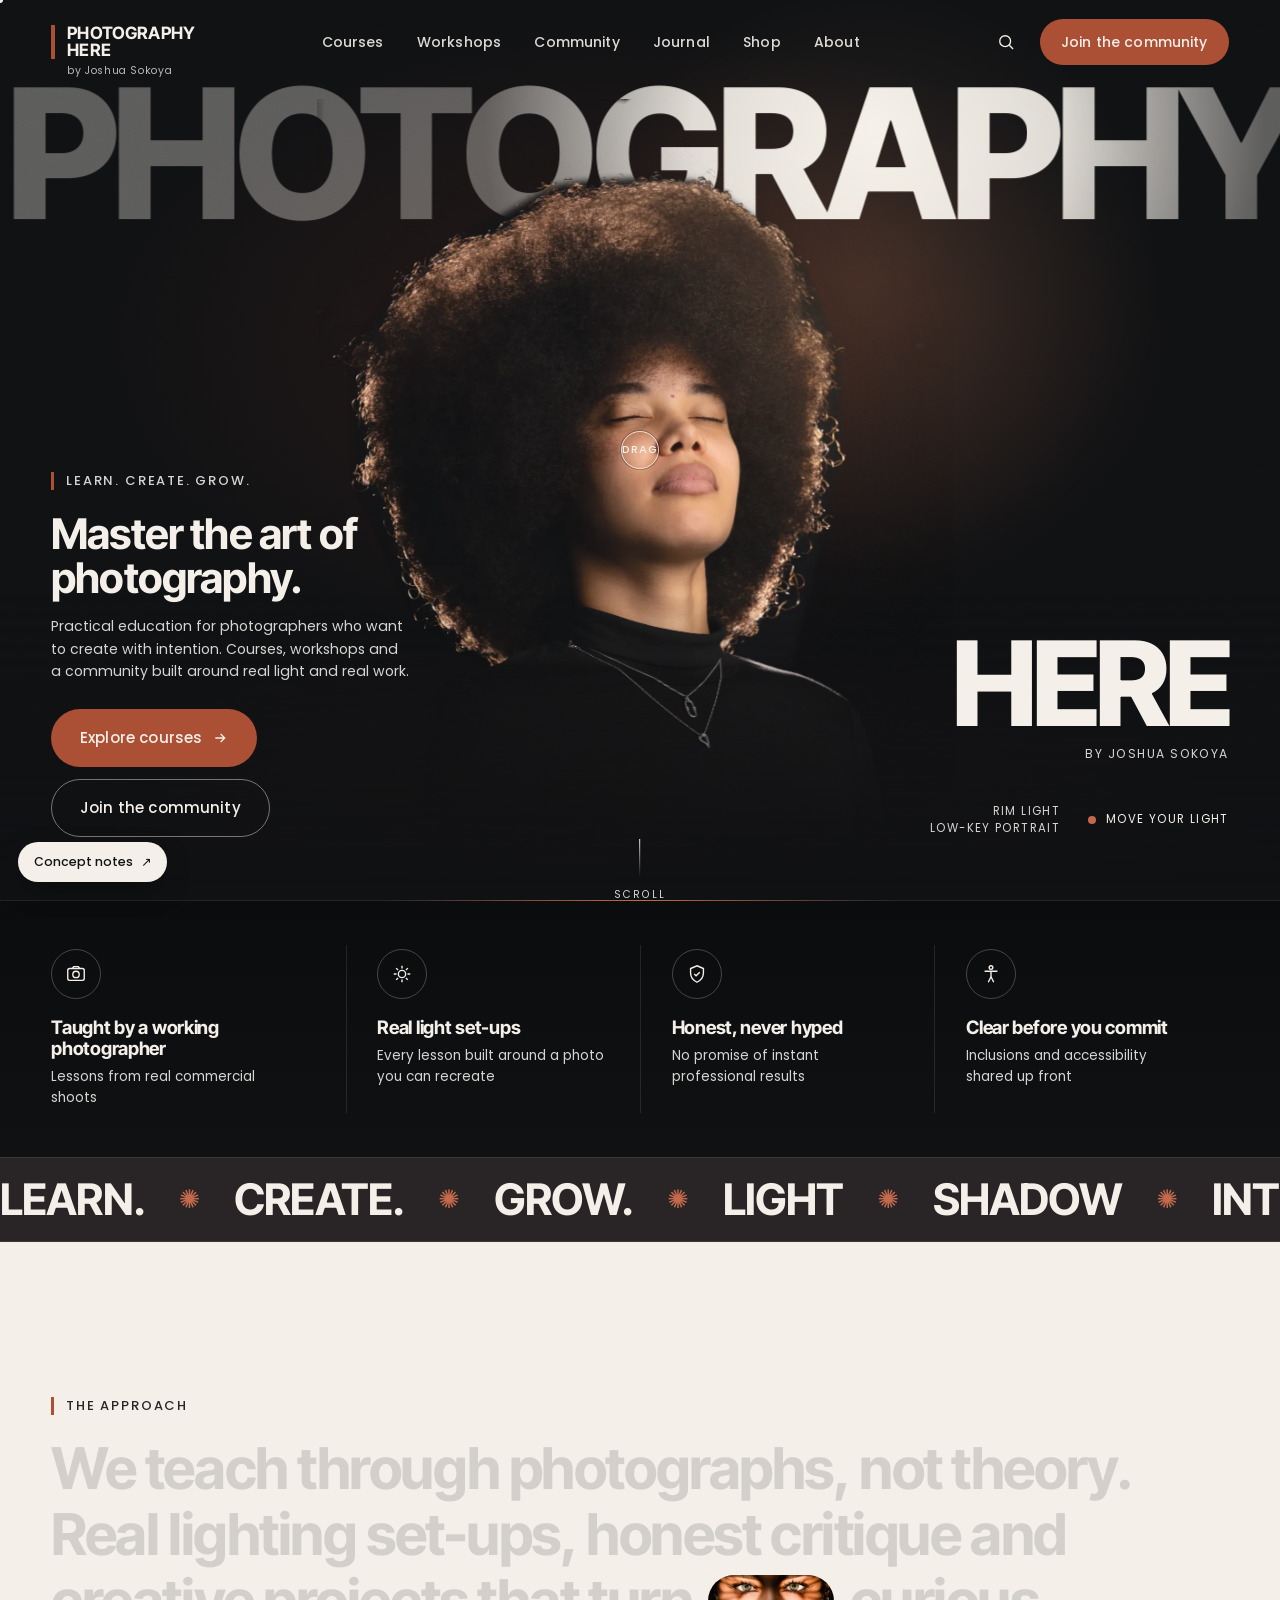
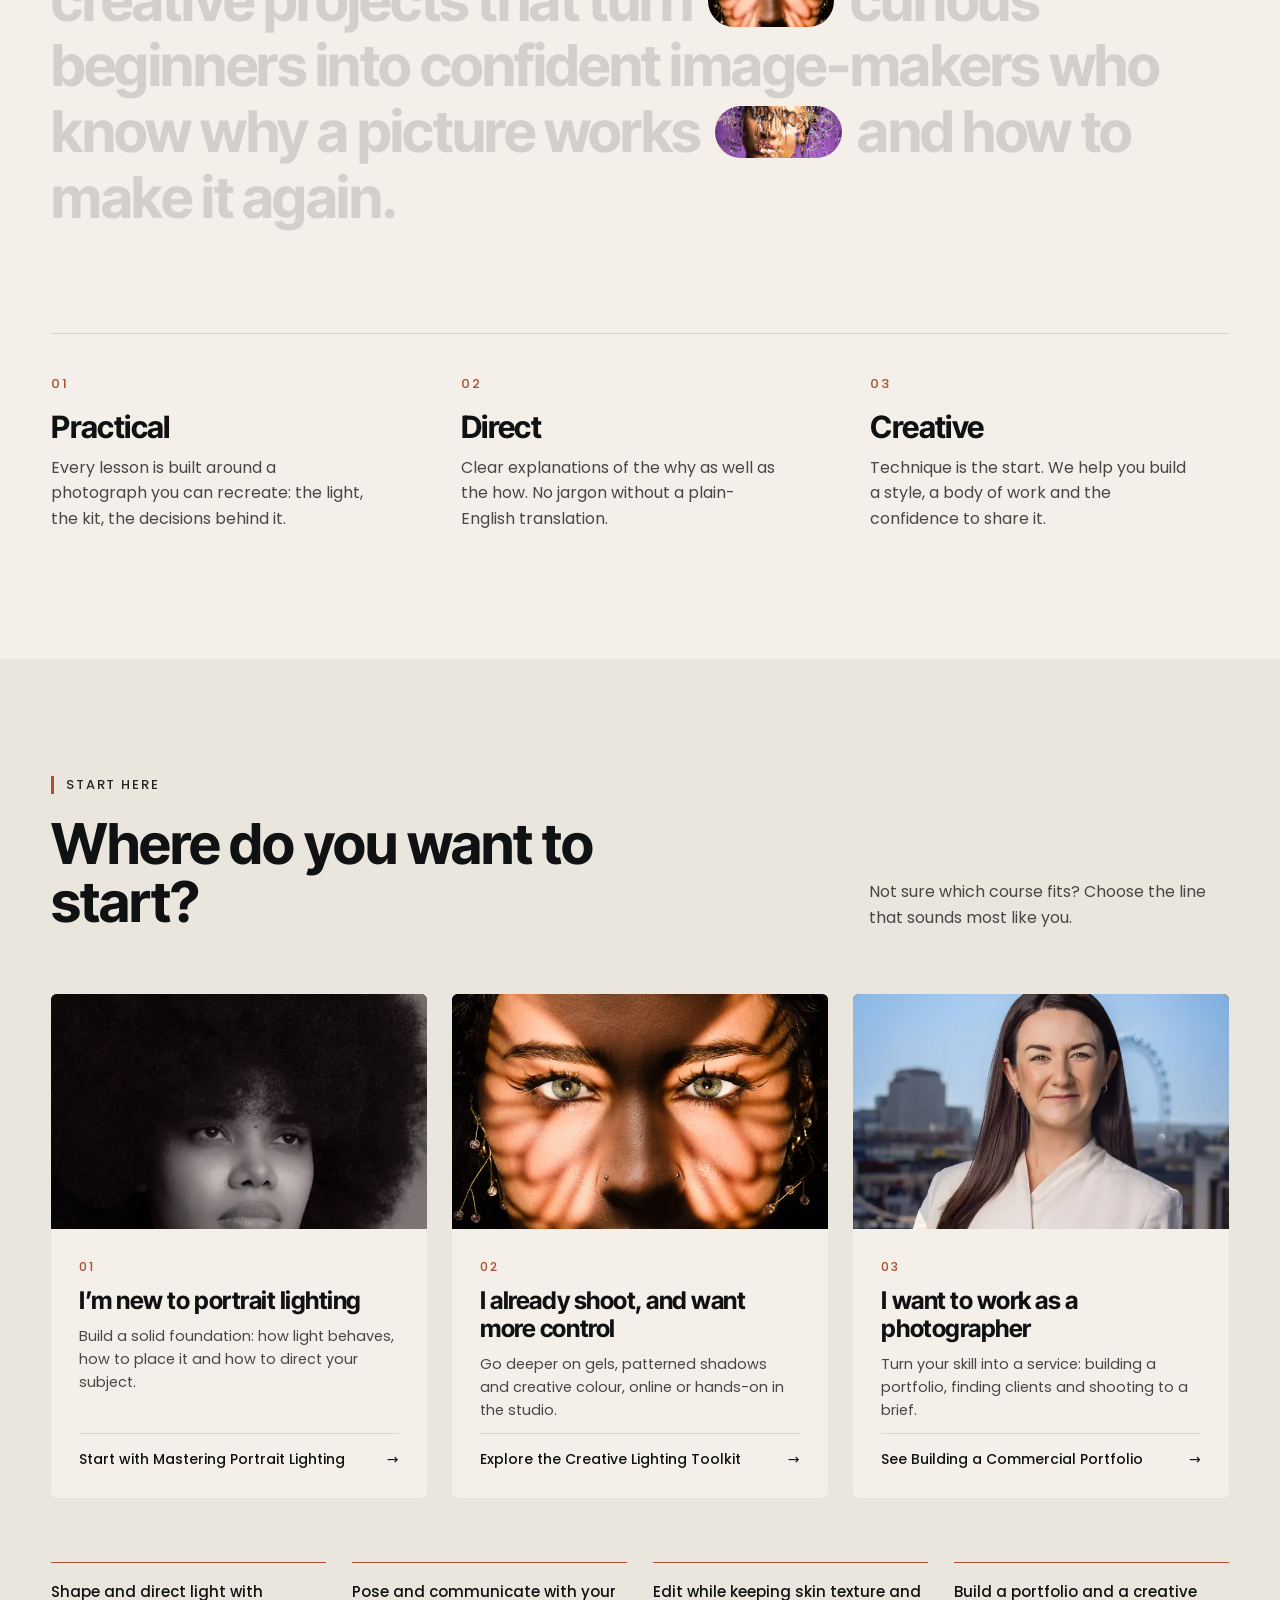
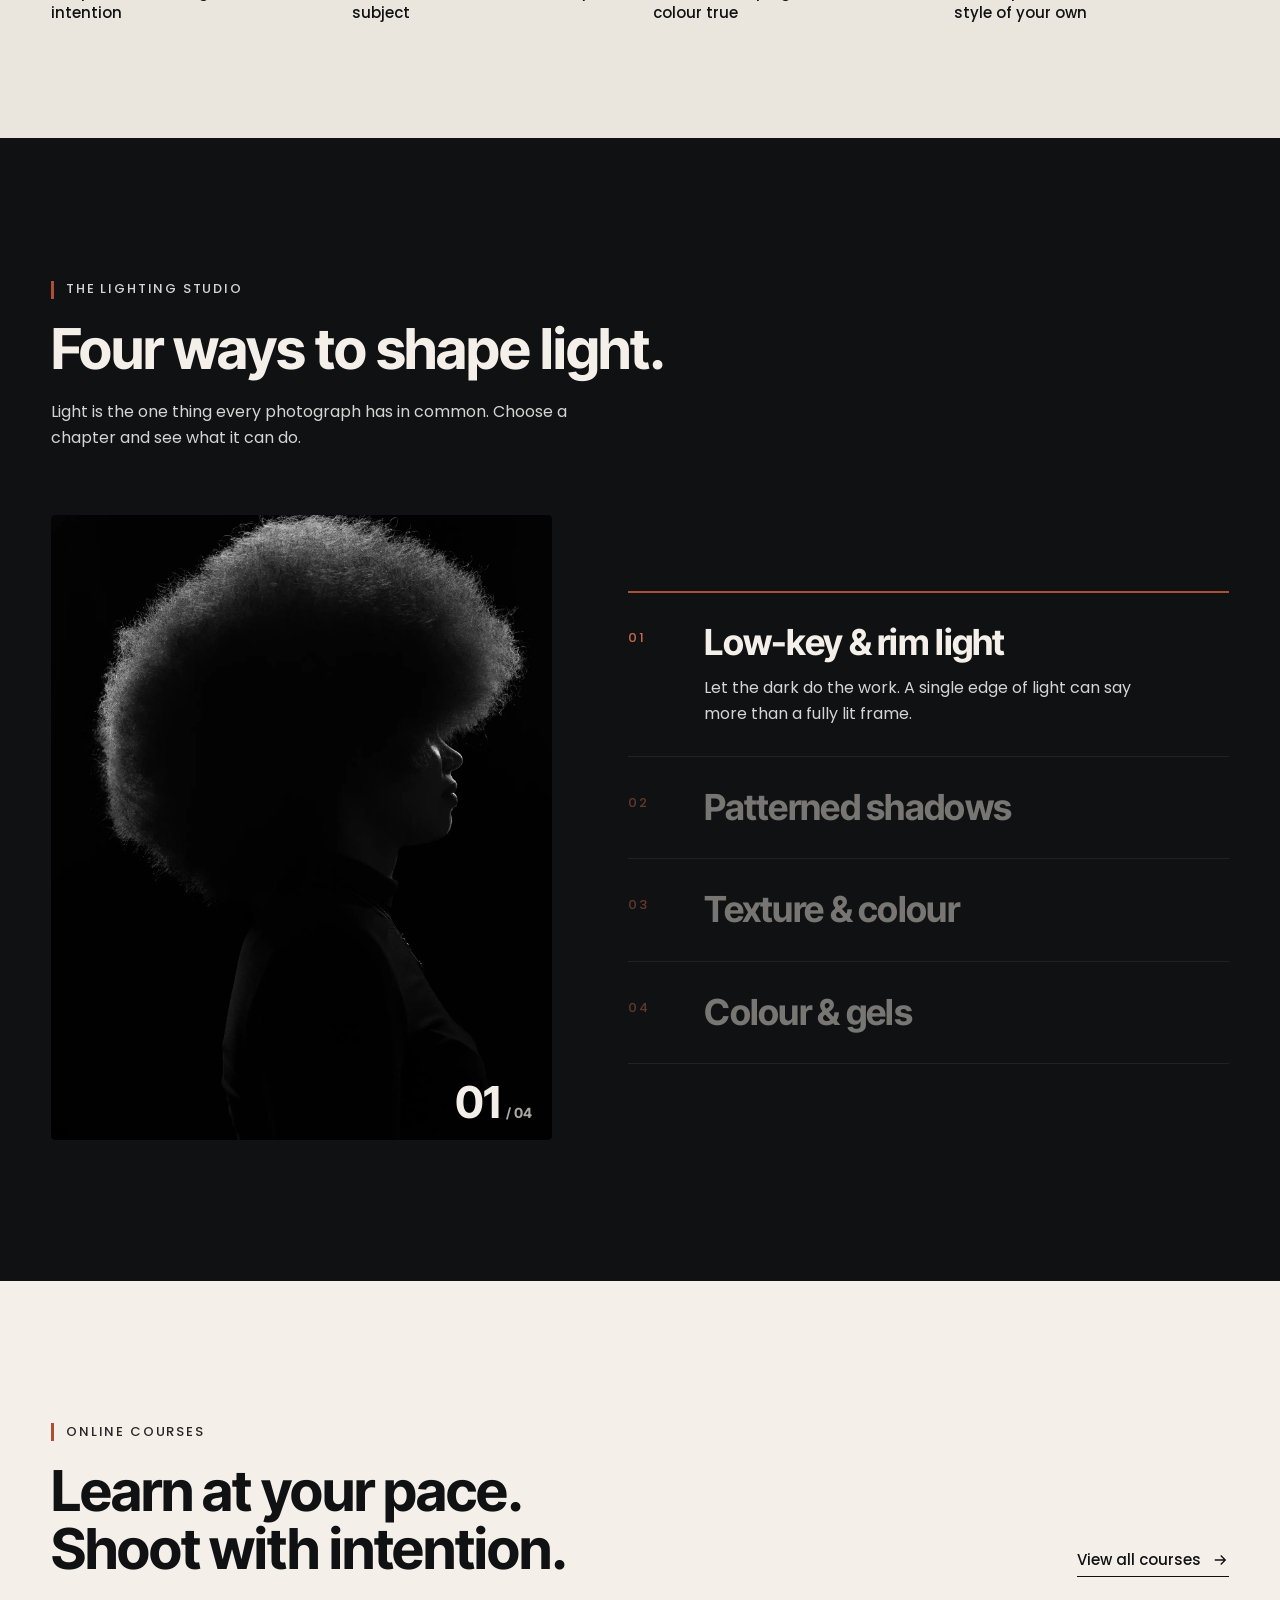
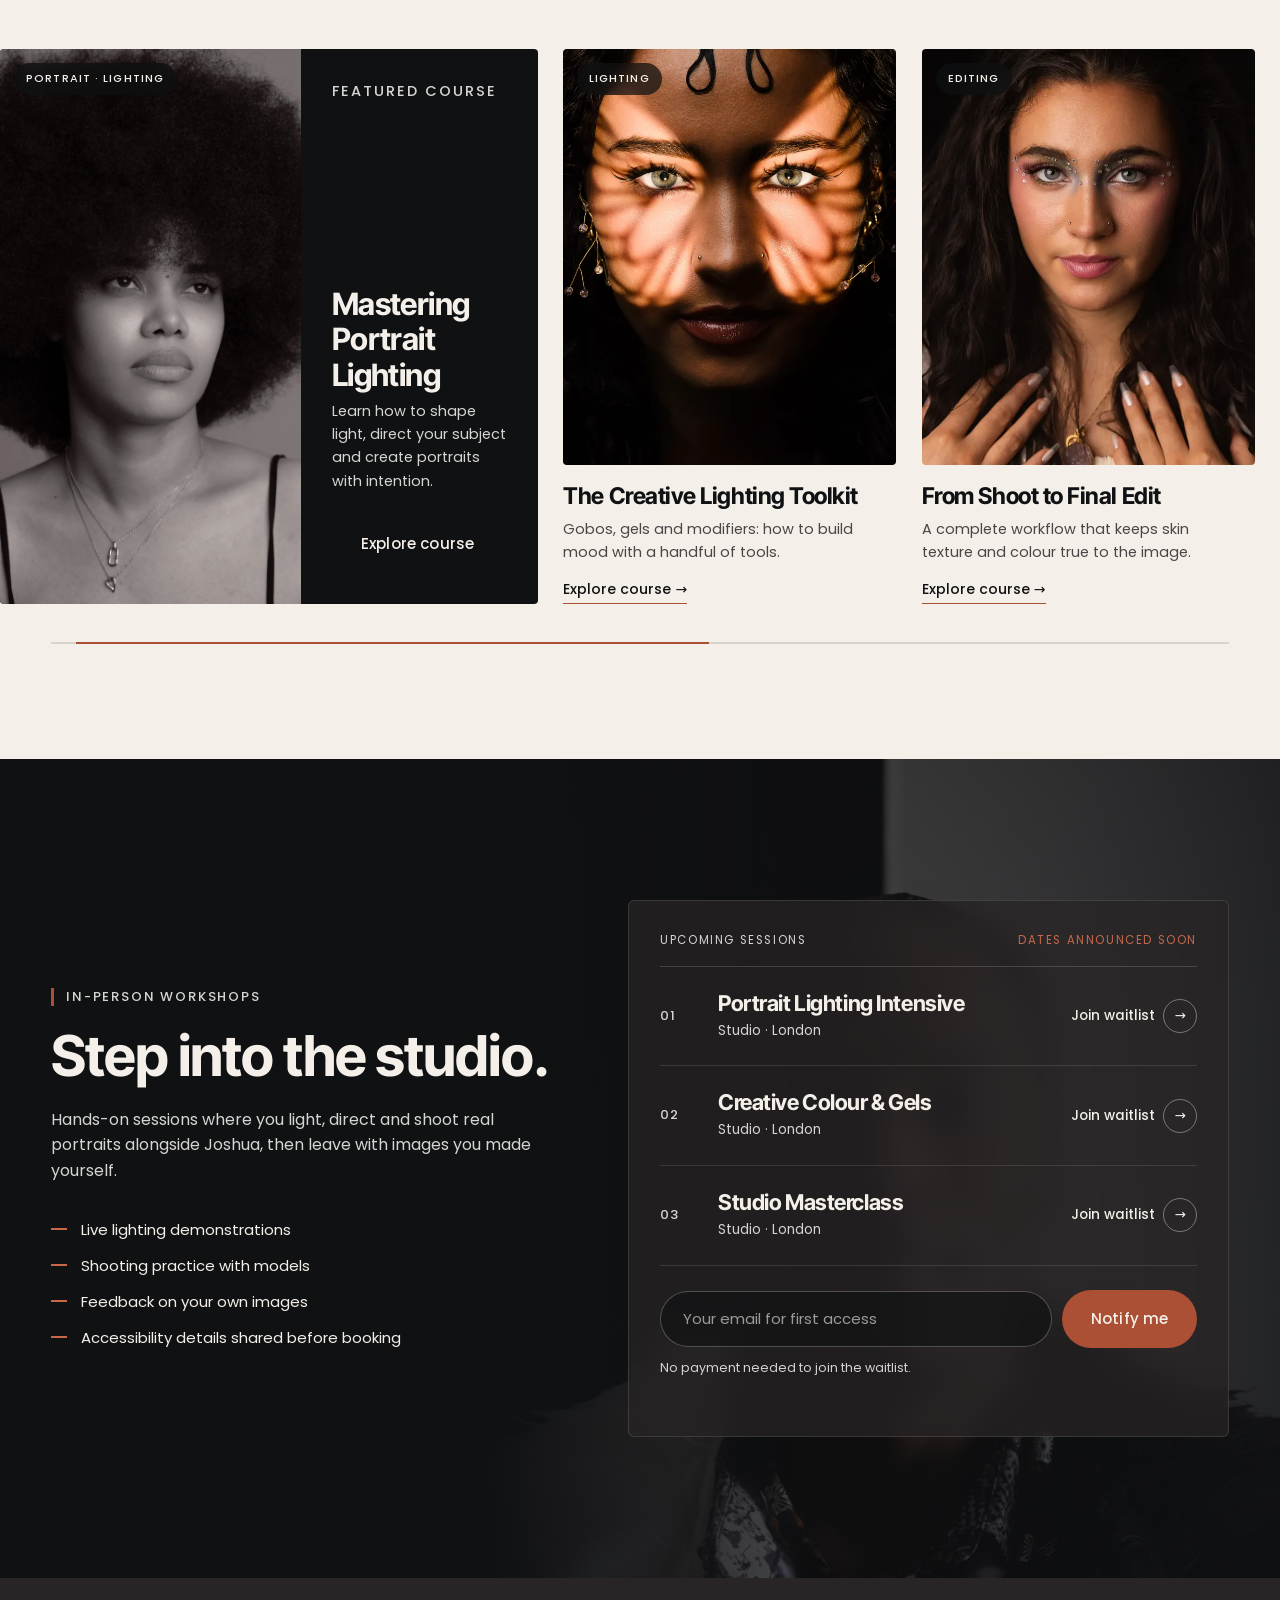
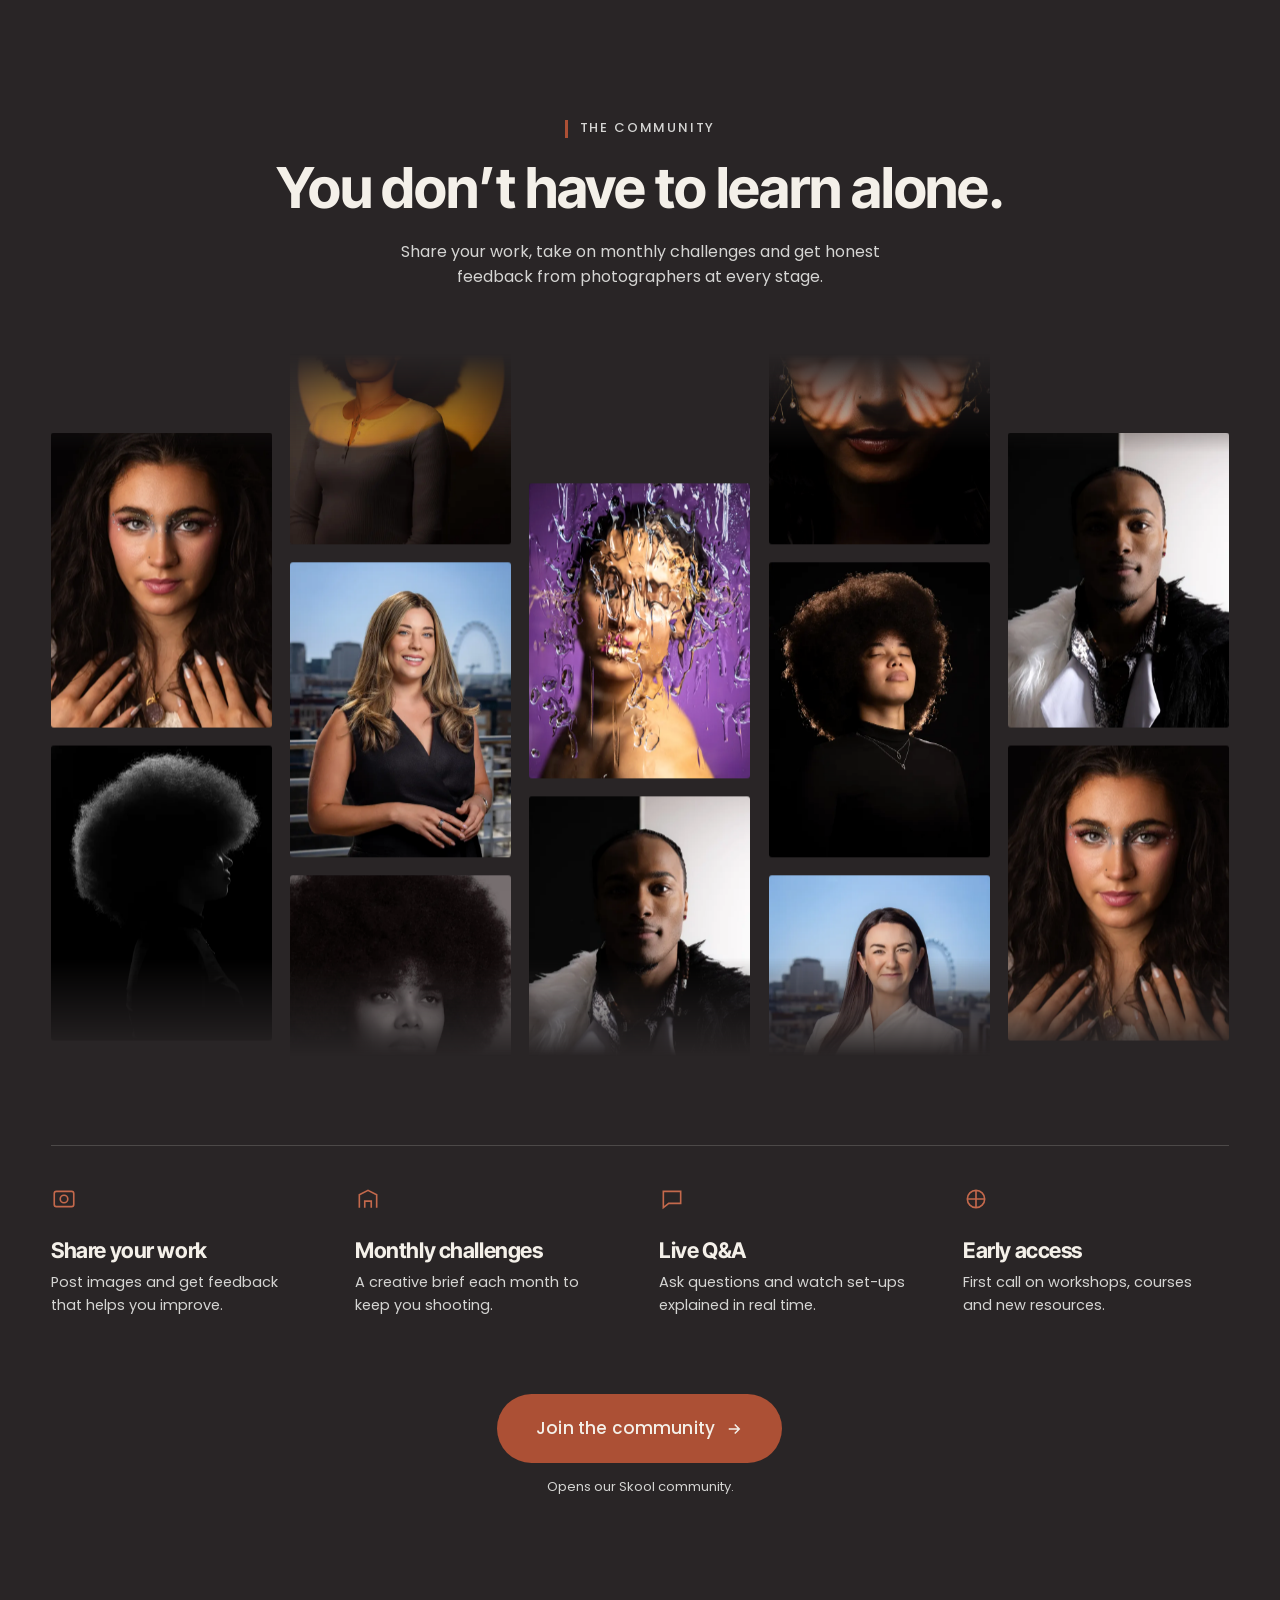
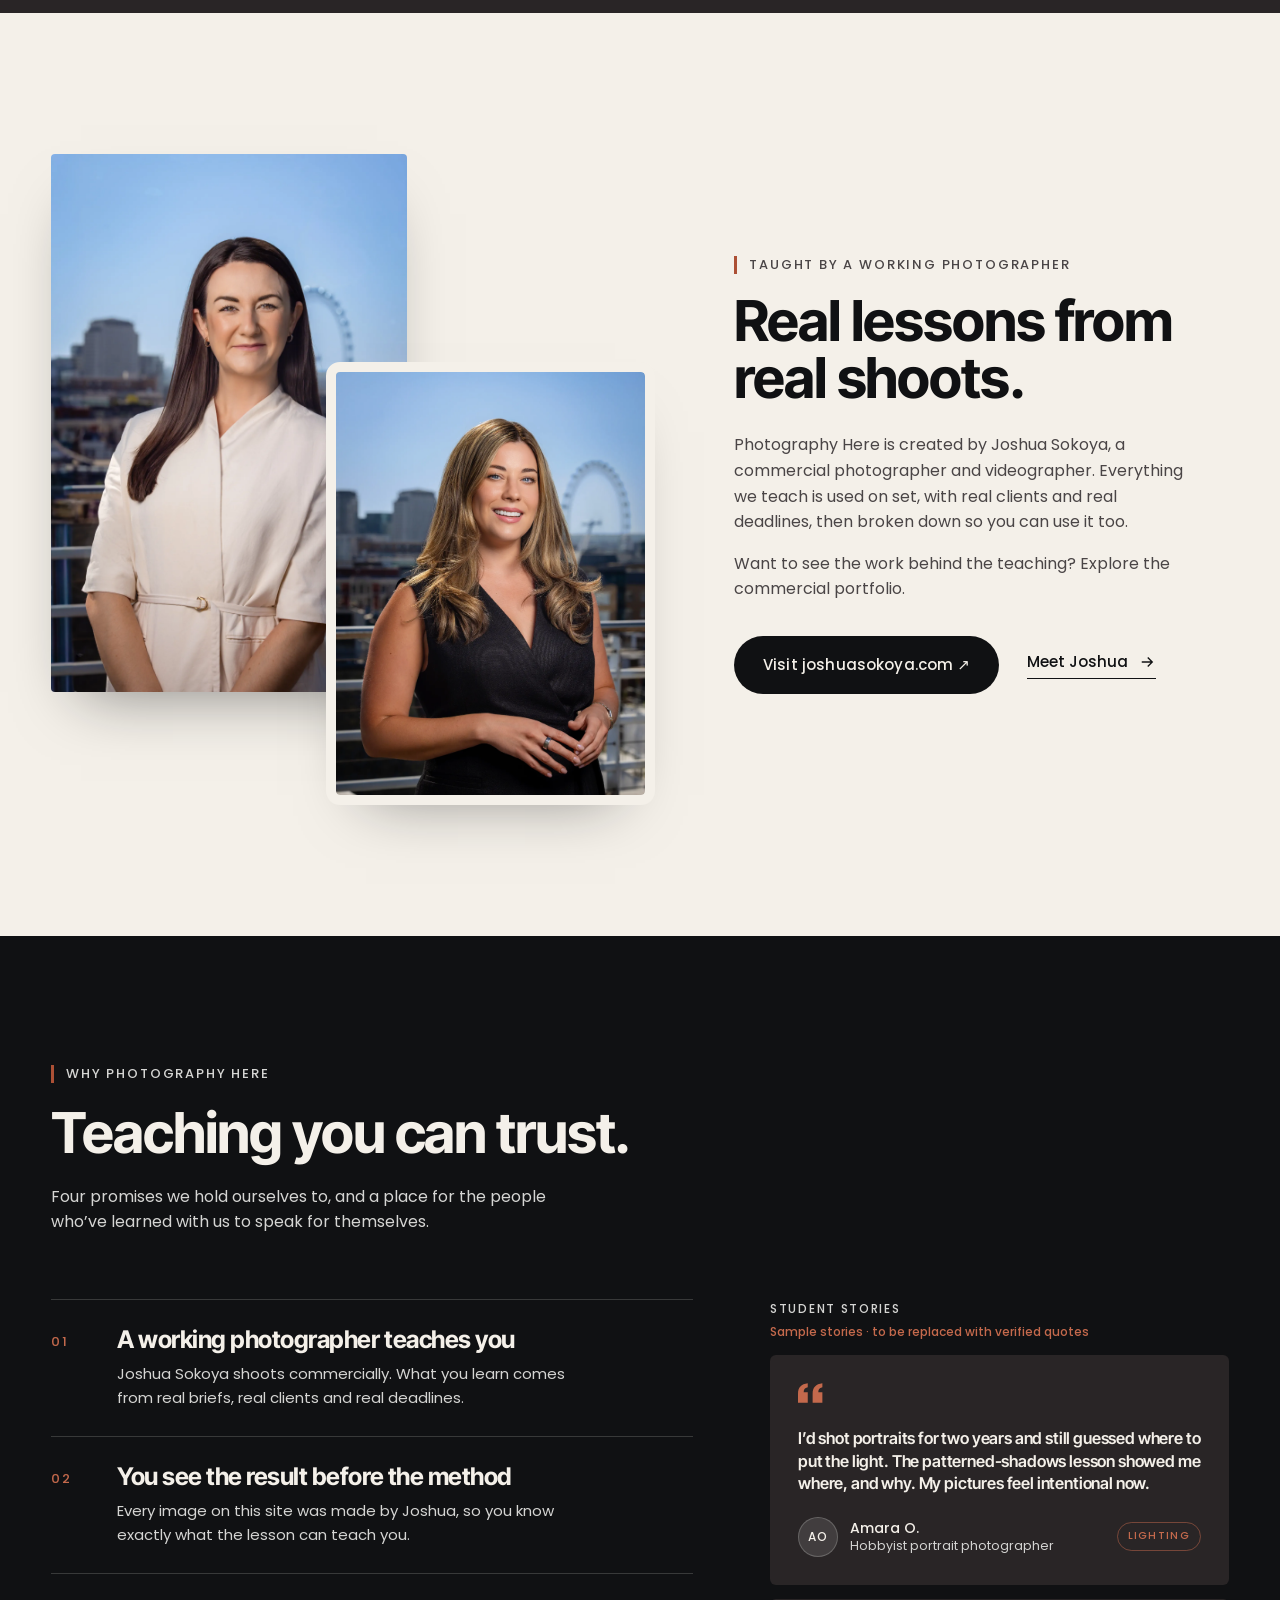
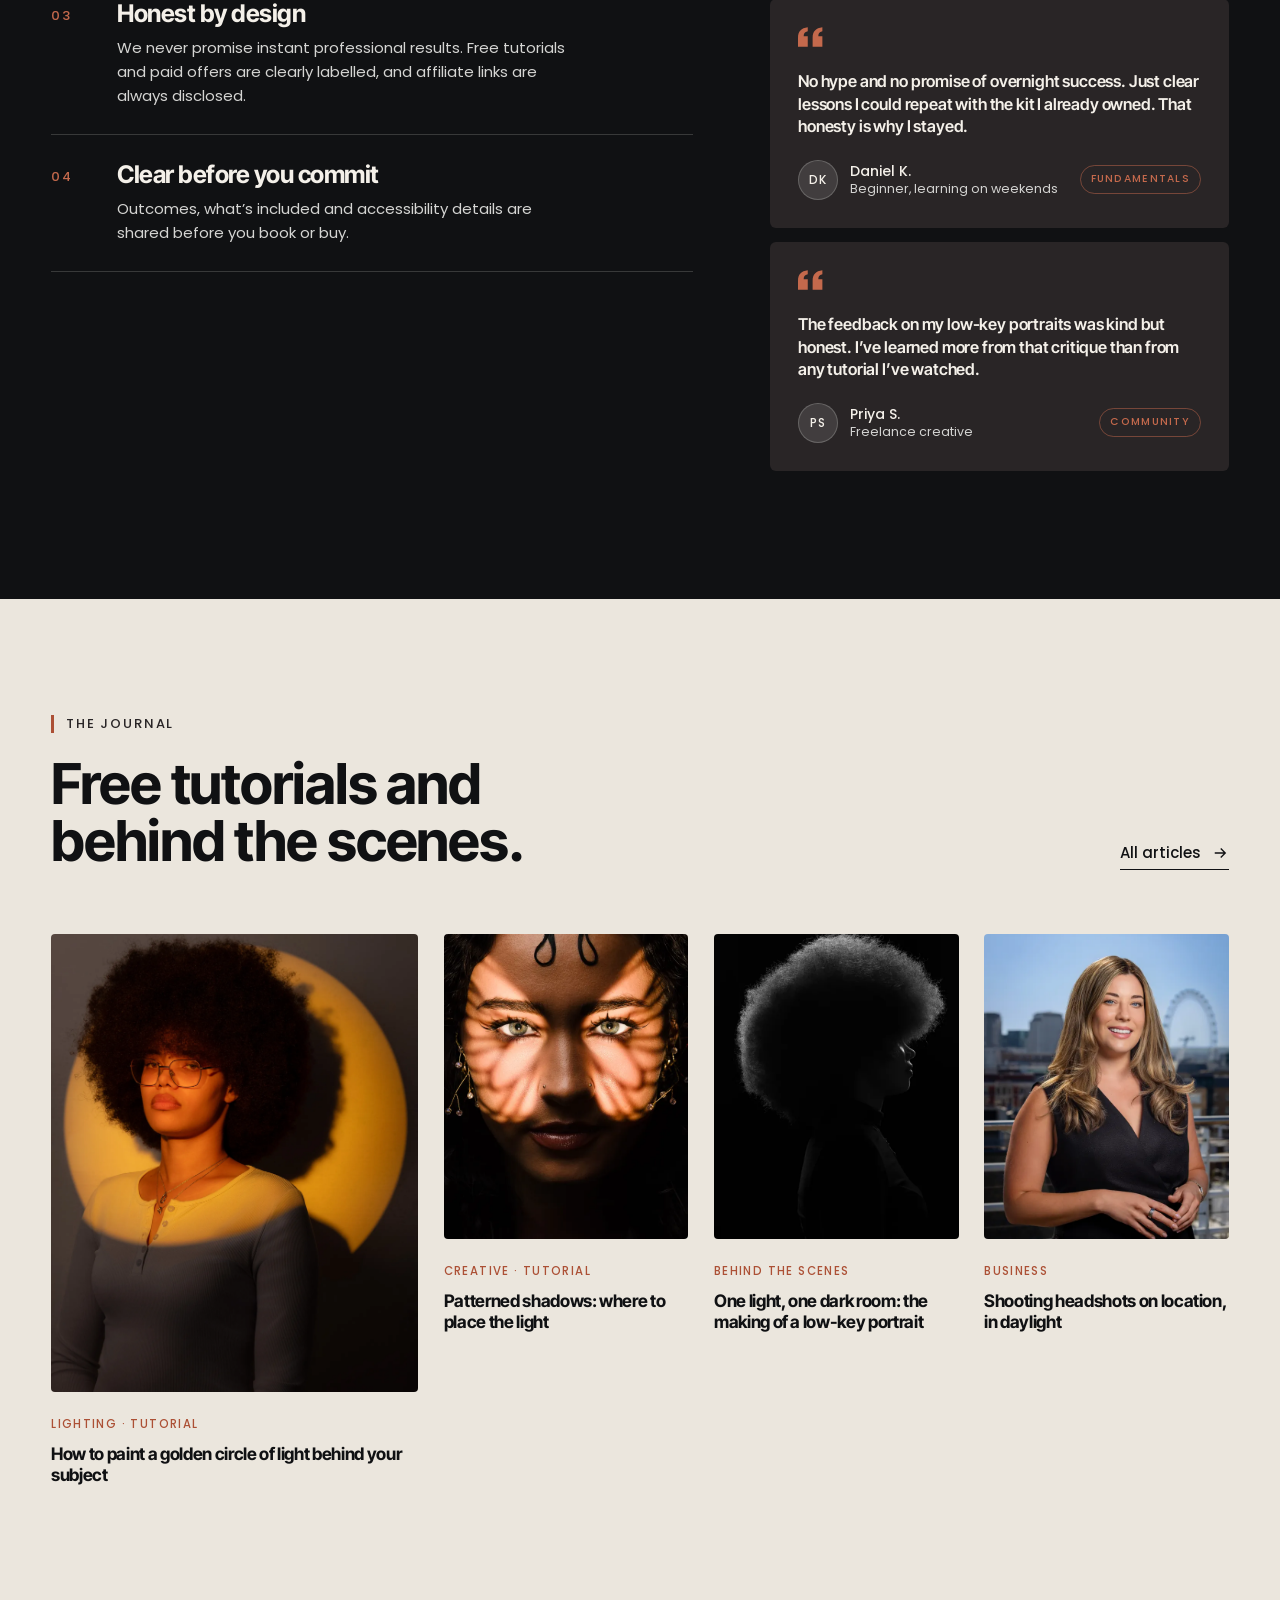
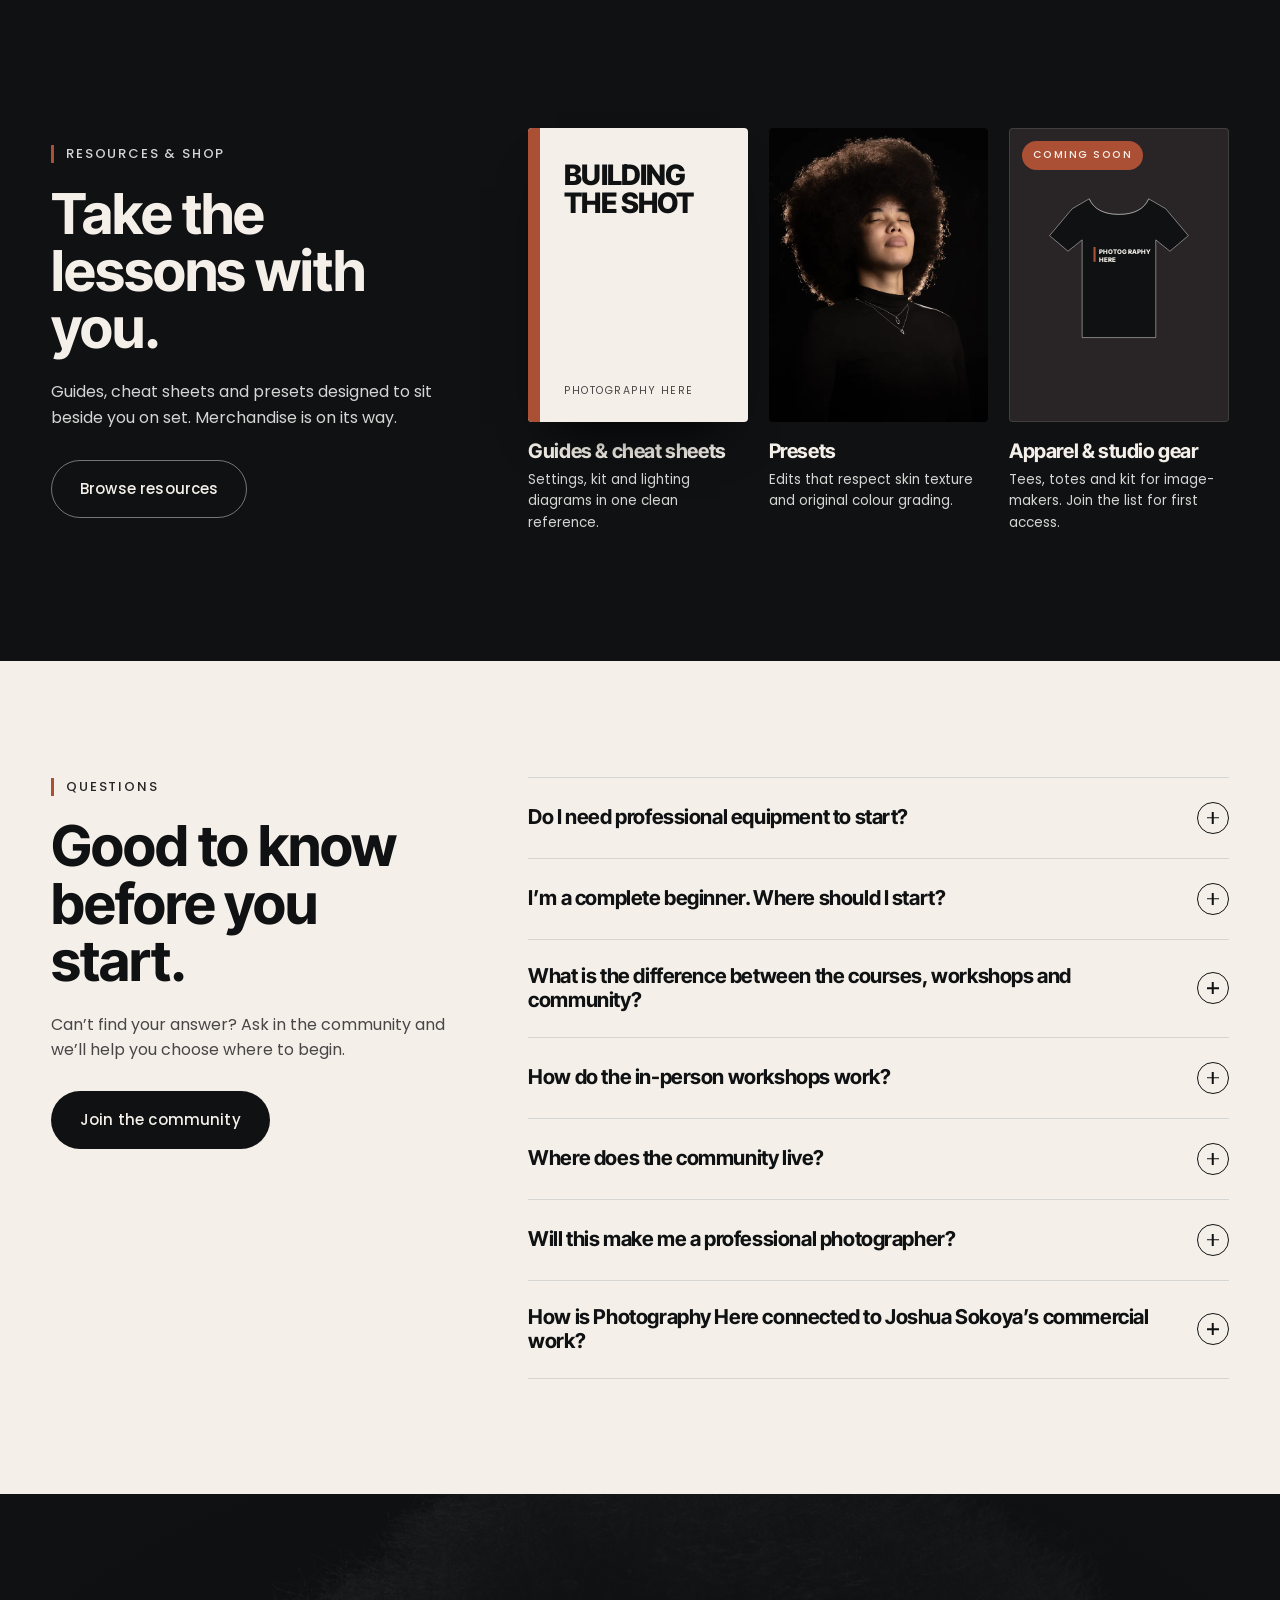
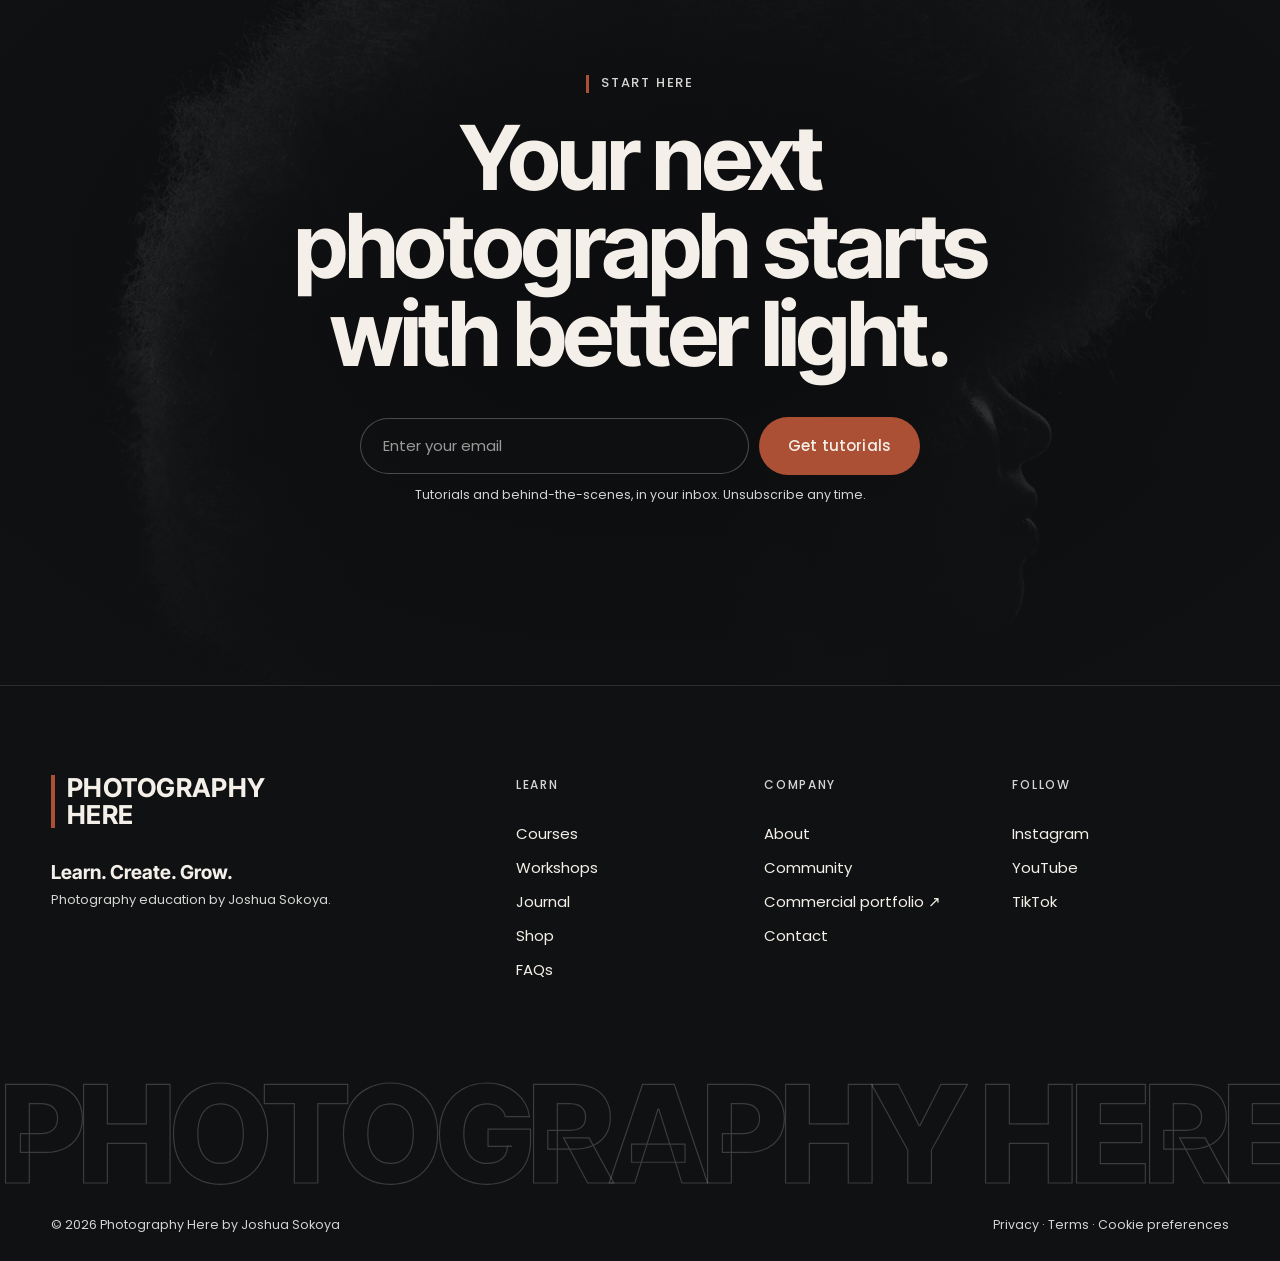
==== commit 073ce66d: "Add sample student stories (to be replaced with verified quotes) Co-Authored-By: Claude Sonnet 5.5 <" ====
--- a/index.html
+++ b/index.html
@@ -20,7 +20,7 @@
 <link rel="preconnect" href="https://fonts.gstatic.com" crossorigin>
 <link href="https://fonts.googleapis.com/css2?family=Inter+Tight:wght@600;700;800&family=Poppins:wght@400;500&display=swap" rel="stylesheet">
 <link rel="preload" as="image" href="assets/img/rim-cut.webp" type="image/webp">
-<link rel="stylesheet" href="assets/css/style.css?v=20261113j">
+<link rel="stylesheet" href="assets/css/style.css?v=20261113l">
 <script>document.documentElement.classList.add('js')</script>
 </head>
 <body>
@@ -373,9 +373,8 @@
         <li><span>04</span><div><h3>Clear before you commit</h3><p>Outcomes, what’s included and accessibility details are shared before you book or buy.</p></div></li>
       </ol>
       <div class="stories" aria-label="Student stories">
-        <p class="stories__label">Student stories <em>Placeholder · verified quotes added once real feedback exists</em></p>
-        <figure class="story"><svg viewBox="0 0 32 24" width="30" height="22" aria-hidden="true"><path d="M0 24V13C0 5 4 1 12 0v5C8 6 7 8 7 11h5v13zm18 0V13c0-8 4-12 12-13v5c-4 1-5 3-5 6h5v13z" fill="currentColor"/></svg><blockquote><span class="skel w90"></span><span class="skel w75"></span><span class="skel w60"></span></blockquote><figcaption><i class="avatar"></i><span class="skel w40"></span></figcaption></figure>
-        <figure class="story"><svg viewBox="0 0 32 24" width="30" height="22" aria-hidden="true"><path d="M0 24V13C0 5 4 1 12 0v5C8 6 7 8 7 11h5v13zm18 0V13c0-8 4-12 12-13v5c-4 1-5 3-5 6h5v13z" fill="currentColor"/></svg><blockquote><span class="skel w85"></span><span class="skel w70"></span><span class="skel w55"></span></blockquote><figcaption><i class="avatar"></i><span class="skel w35"></span></figcaption></figure>
+        <p class="stories__label">Student stories <em>Sample stories · to be replaced with verified quotes</em></p>
+        <figure class="story"><svg viewBox="0 0 32 24" width="26" height="20" aria-hidden="true"><path d="M0 24V13C0 5 4 1 12 0v5C8 6 7 8 7 11h5v13zm18 0V13c0-8 4-12 12-13v5c-4 1-5 3-5 6h5v13z" fill="currentColor"/></svg><blockquote><p>I’d shot portraits for two years and still guessed where to put the light. The patterned-shadows lesson showed me where, and why. My pictures feel intentional now.</p></blockquote><figcaption><i class="avatar" aria-hidden="true">AO</i><span><b>Amara O.</b><small>Hobbyist portrait photographer</small></span><em class="story__tag">Lighting</em></figcaption></figure><figure class="story"><svg viewBox="0 0 32 24" width="26" height="20" aria-hidden="true"><path d="M0 24V13C0 5 4 1 12 0v5C8 6 7 8 7 11h5v13zm18 0V13c0-8 4-12 12-13v5c-4 1-5 3-5 6h5v13z" fill="currentColor"/></svg><blockquote><p>No hype and no promise of overnight success. Just clear lessons I could repeat with the kit I already owned. That honesty is why I stayed.</p></blockquote><figcaption><i class="avatar" aria-hidden="true">DK</i><span><b>Daniel K.</b><small>Beginner, learning on weekends</small></span><em class="story__tag">Fundamentals</em></figcaption></figure><figure class="story"><svg viewBox="0 0 32 24" width="26" height="20" aria-hidden="true"><path d="M0 24V13C0 5 4 1 12 0v5C8 6 7 8 7 11h5v13zm18 0V13c0-8 4-12 12-13v5c-4 1-5 3-5 6h5v13z" fill="currentColor"/></svg><blockquote><p>The feedback on my low-key portraits was kind but honest. I’ve learned more from that critique than from any tutorial I’ve watched.</p></blockquote><figcaption><i class="avatar" aria-hidden="true">PS</i><span><b>Priya S.</b><small>Freelance creative</small></span><em class="story__tag">Community</em></figcaption></figure>
       </div>
     </div>
   </div>
@@ -479,6 +478,6 @@
 <div class="sticky-cta" id="stickyCta" aria-hidden="true"><a class="btn btn--primary" href="#courses" tabindex="-1">Explore courses</a><a class="btn btn--ghost" href="#community" tabindex="-1">Join the community</a></div>
 <a class="notes-pill" href="notes.html" data-cursor="Read">Concept notes <span>↗</span></a>
 
-<script src="assets/js/main.js?v=20261113j"></script>
+<script src="assets/js/main.js?v=20261113l"></script>
 </body>
 </html>
--- a/assets/css/style.css
+++ b/assets/css/style.css
@@ -511,15 +511,20 @@
 .why span{font-weight:500;font-size:13px;letter-spacing:.12em;color:var(--terracotta-lt);padding-top:6px}
 .why h3{font-size:clamp(1.25rem,1.9vw,1.7rem);margin-bottom:8px}
 .why p{color:var(--silver);font-size:15px;max-width:52ch}
-.stories{display:grid;gap:16px}
+.stories{display:grid;gap:14px}
 .stories__label{font-weight:500;font-size:12px;letter-spacing:.14em;text-transform:uppercase;color:var(--silver);display:flex;flex-direction:column;gap:4px}
 .stories__label em{font-style:normal;text-transform:none;letter-spacing:0;font-size:12px;color:var(--terracotta-lt)}
-.story{margin:0;background:var(--charcoal);border-radius:6px;padding:clamp(20px,2.4vw,30px);color:var(--terracotta-lt)}
-.story blockquote{margin:18px 0 22px;display:grid;gap:10px}
+.story{margin:0;background:var(--charcoal);border-radius:6px;padding:clamp(20px,2.2vw,28px);color:var(--terracotta-lt);transition:transform .6s var(--ease),background .4s}
+.story:hover{transform:translateY(-4px);background:#312d2e}
+.story blockquote p{margin:0;font-family:var(--f-display);font-weight:600;font-size:clamp(1.02rem,1.25vw,1.2rem);line-height:1.38;letter-spacing:-.01em;color:var(--ivory)}
+.story figcaption span b{display:block;font-weight:500;font-size:14px;color:var(--ivory);line-height:1.3}
+.story figcaption small{display:block;font-size:12.5px;color:var(--silver);line-height:1.4}
+.story__tag{margin-left:auto;font-style:normal;font-weight:500;font-size:10.5px;letter-spacing:.12em;text-transform:uppercase;color:var(--terracotta-lt);border:1px solid rgba(196,105,76,.5);padding:5px 10px;border-radius:999px;white-space:nowrap}
+.story blockquote{margin:16px 0 22px}
 .story figcaption{display:flex;align-items:center;gap:12px}
 .skel{display:block;height:10px;border-radius:99px;background:rgba(213,213,211,.16)}
 .w90{width:90%}.w85{width:85%}.w75{width:75%}.w70{width:70%}.w60{width:60%}.w55{width:55%}.w40{width:40%;height:9px}.w35{width:35%;height:9px}
-.avatar{width:38px;height:38px;border-radius:50%;background:rgba(213,213,211,.2);display:block}
+.avatar{flex:0 0 40px;width:40px;height:40px;border-radius:50%;background:rgba(213,213,211,.14);border:1px solid rgba(213,213,211,.25);display:grid;place-items:center;font-style:normal;font-weight:500;font-size:12px;letter-spacing:.06em;color:var(--ivory)}
 @media (max-width:1100px){
   .trustbar__list{grid-template-columns:1fr 1fr;row-gap:30px}
   .trustbar li:nth-child(odd){padding-left:0;border-left:0}
@@ -533,6 +538,8 @@
   .trustbar li svg{flex:0 0 22px;padding:11px}
   .trustbar li b{margin-bottom:3px;font-size:1.05rem}
   .why li{grid-template-columns:40px 1fr}
+  .story figcaption{flex-wrap:wrap}
+  .story__tag{margin-left:52px}
 }
 
 /* ---------- Sticky mobile CTA ---------- */
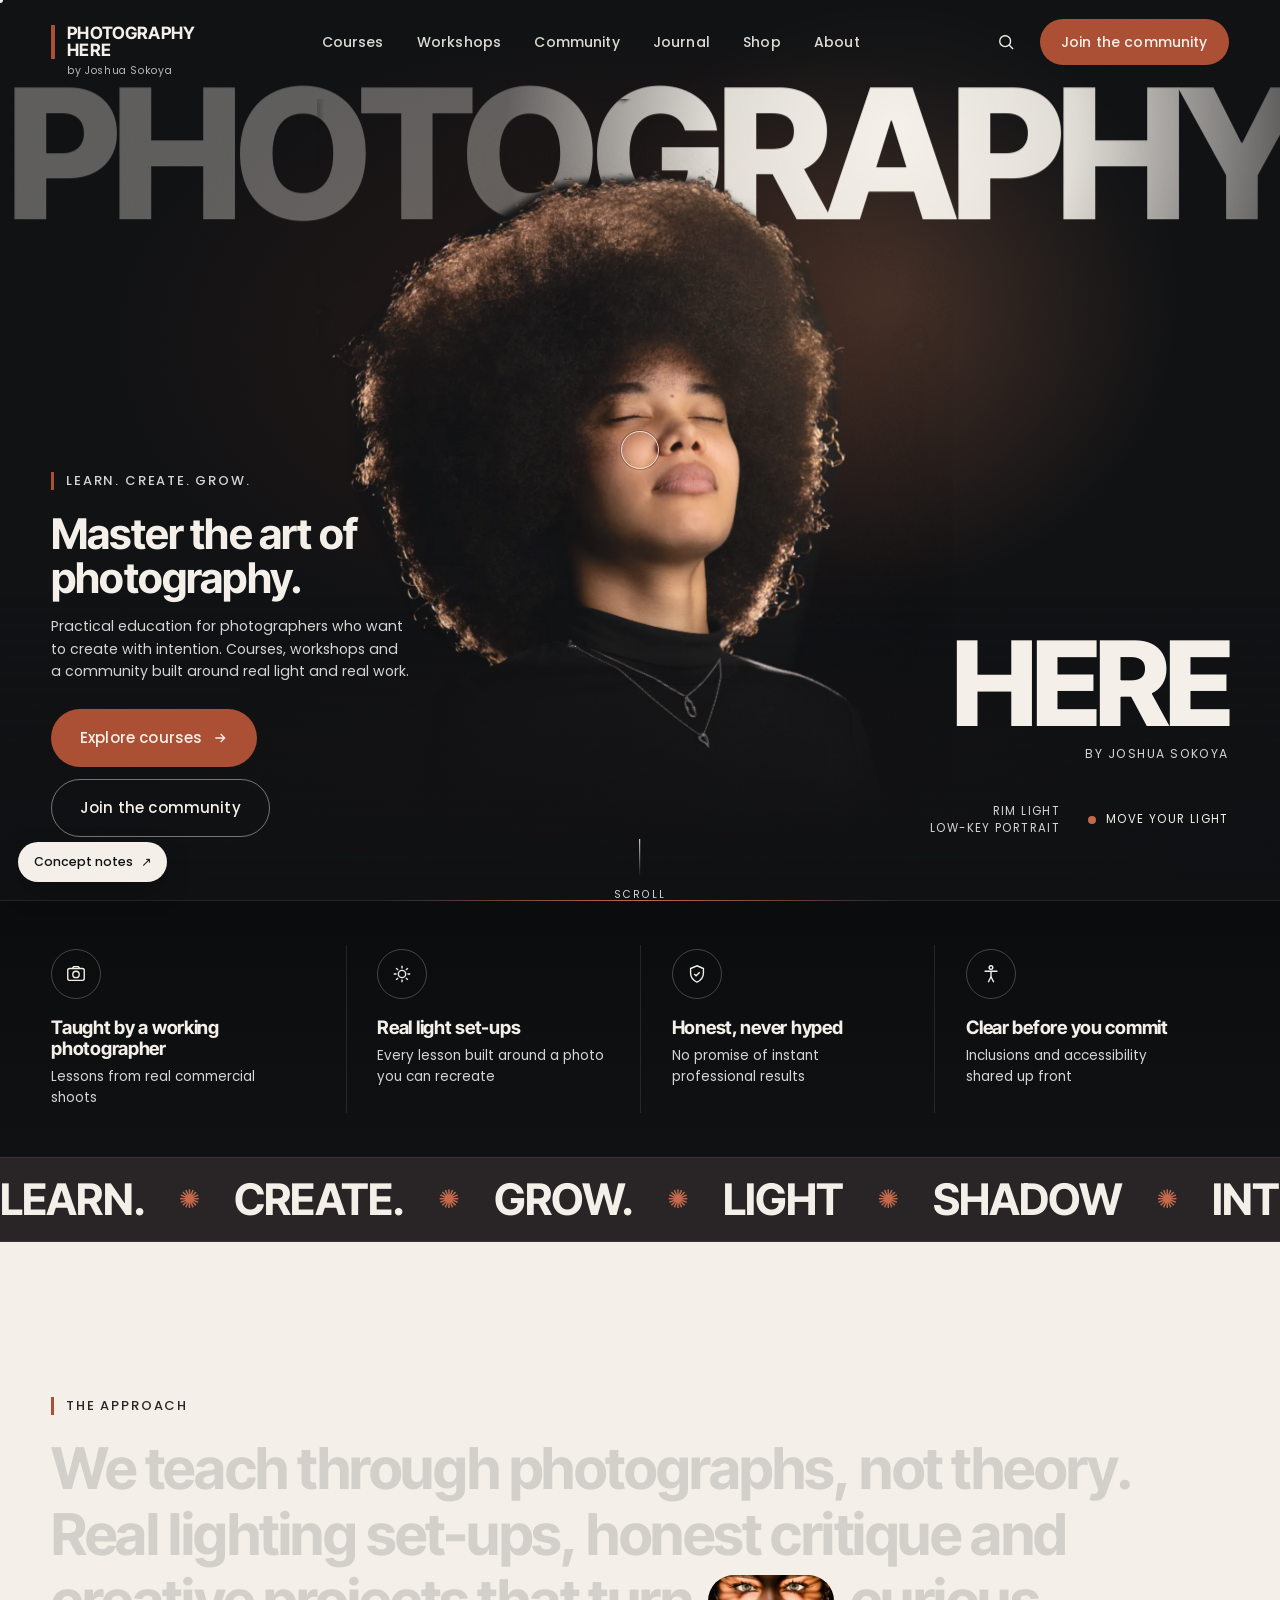
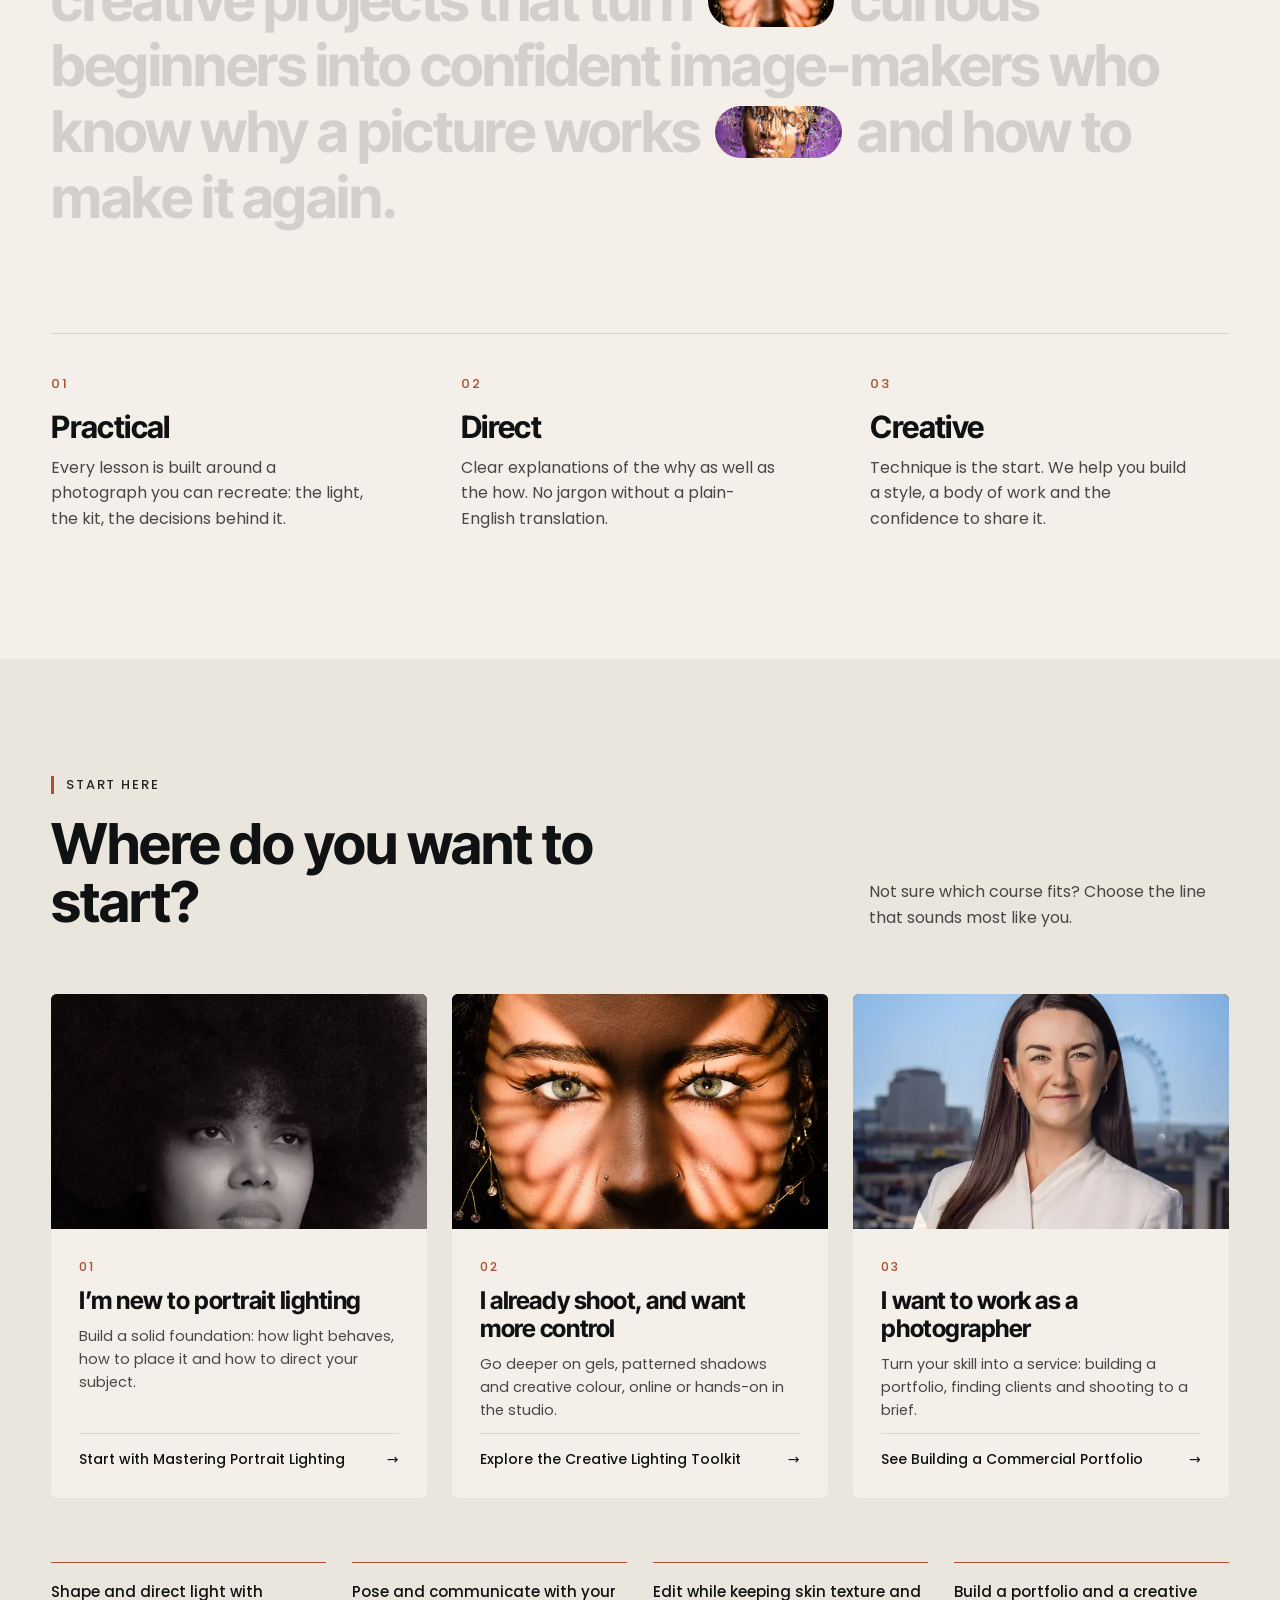
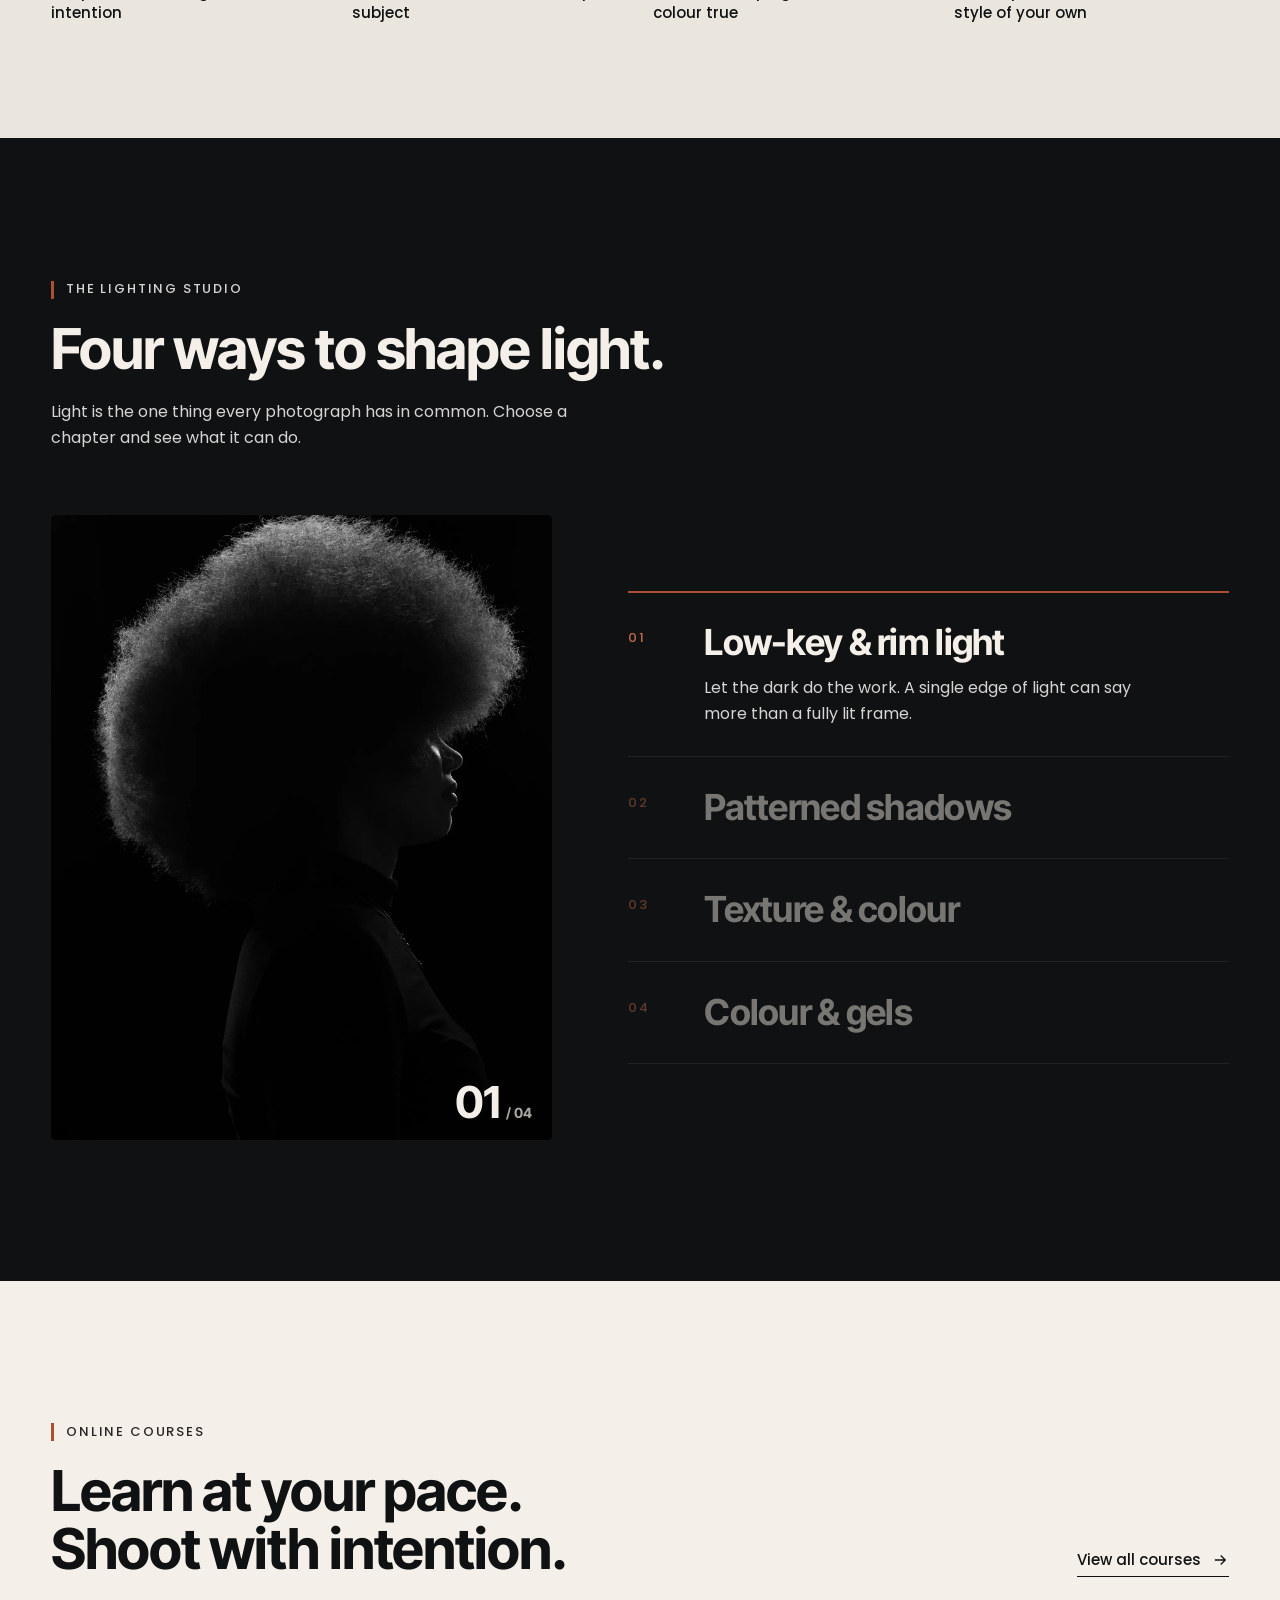
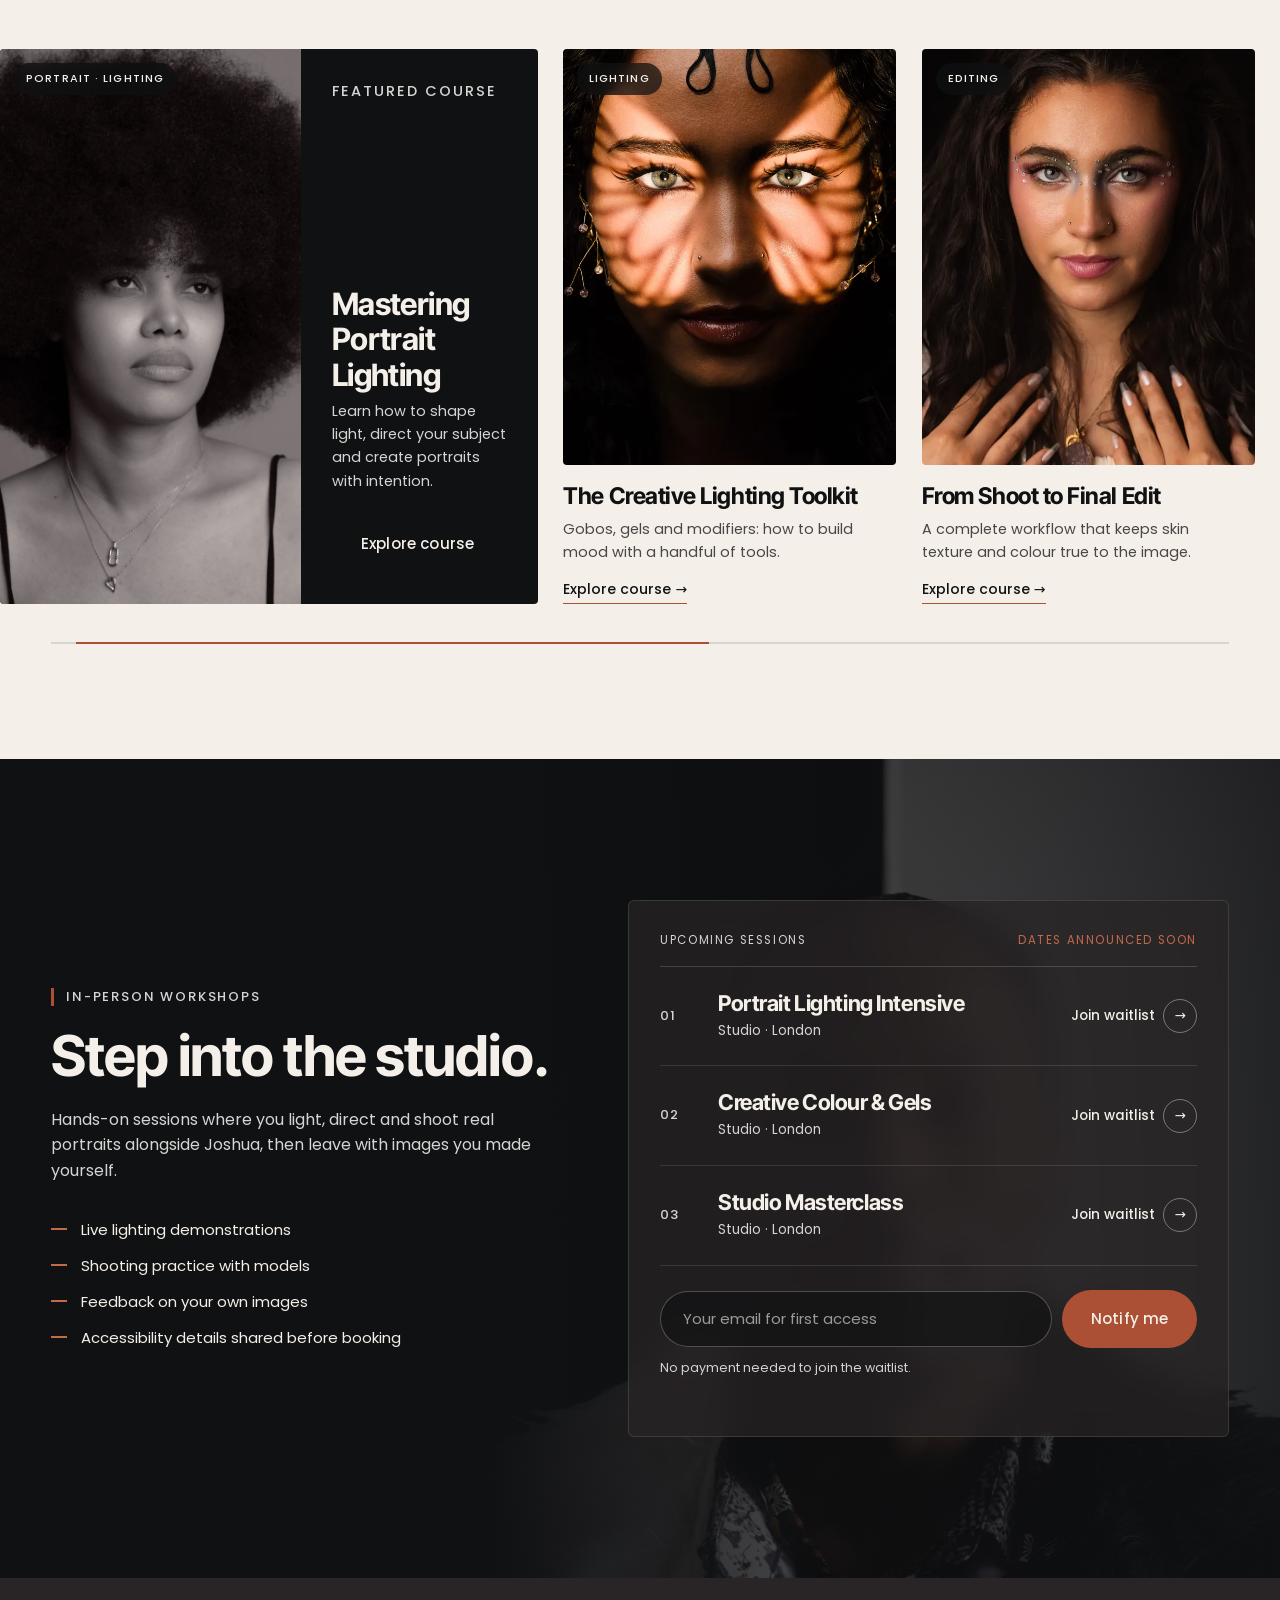
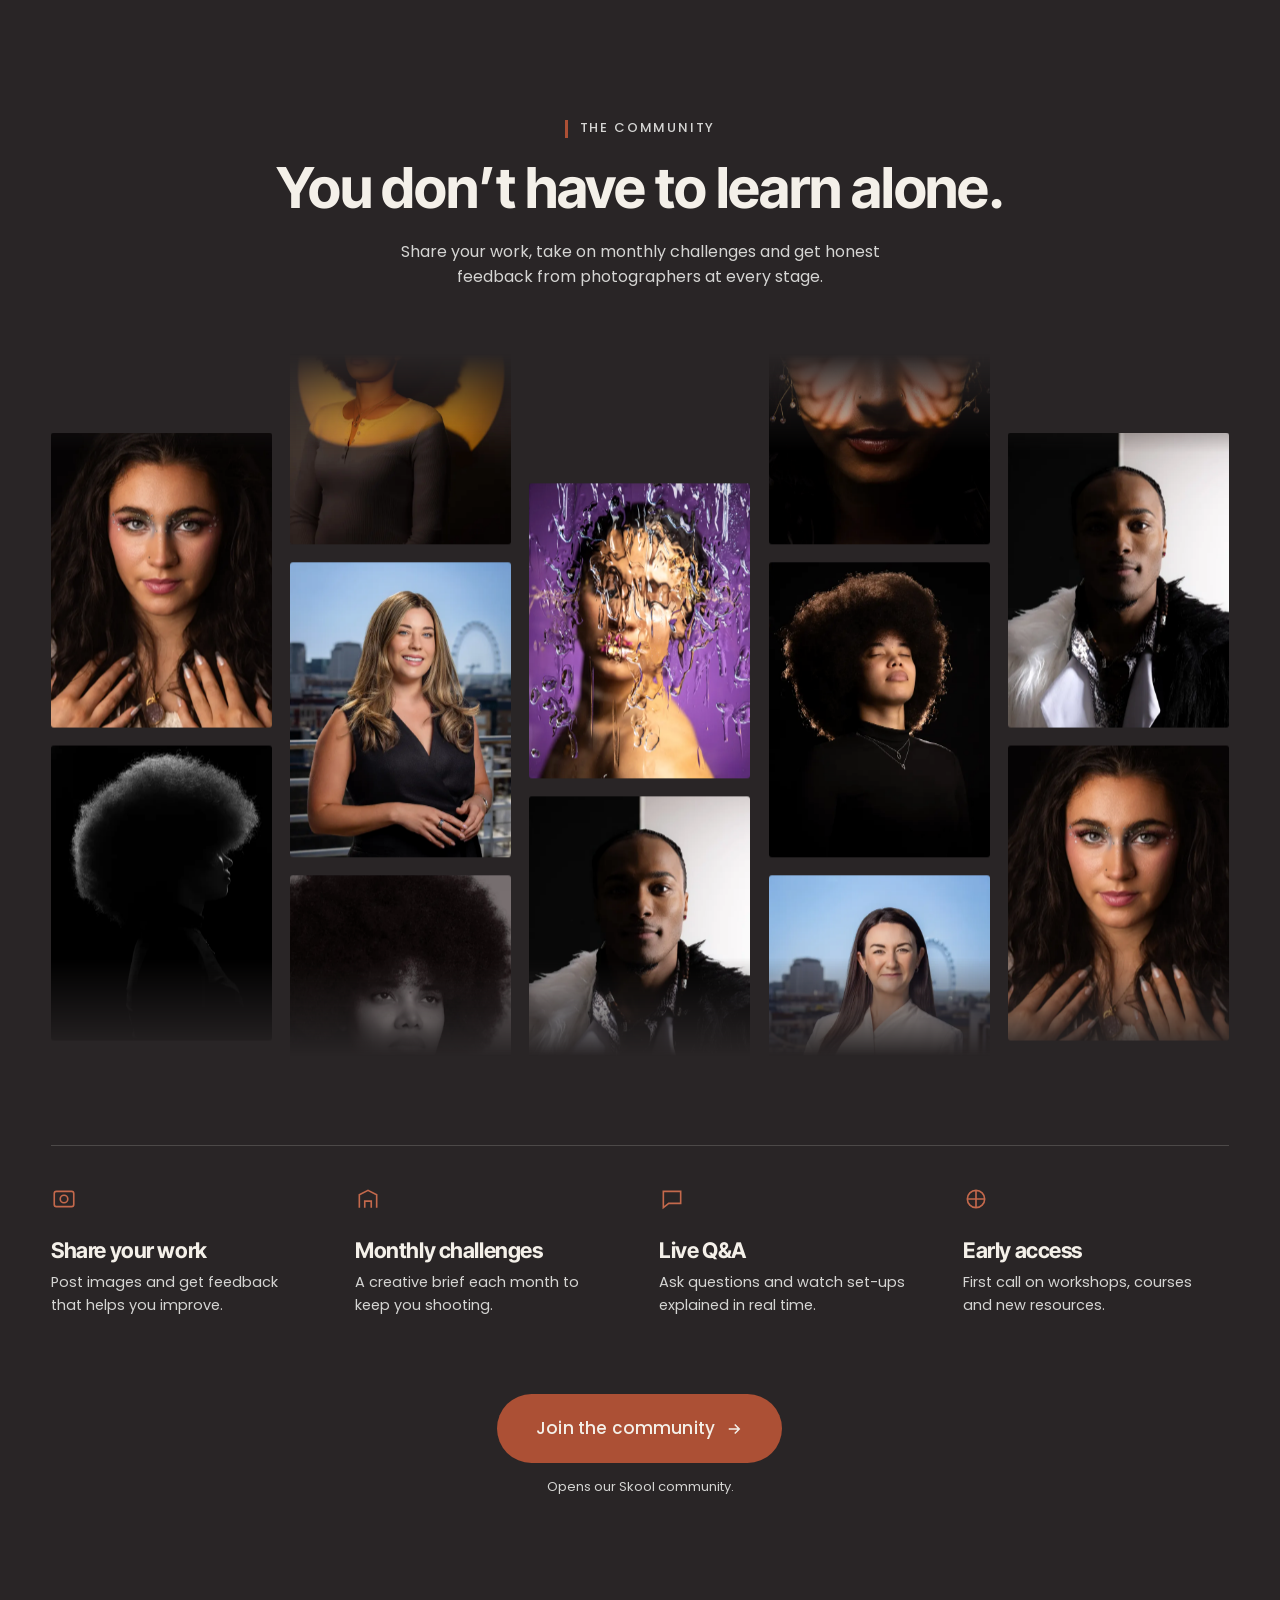
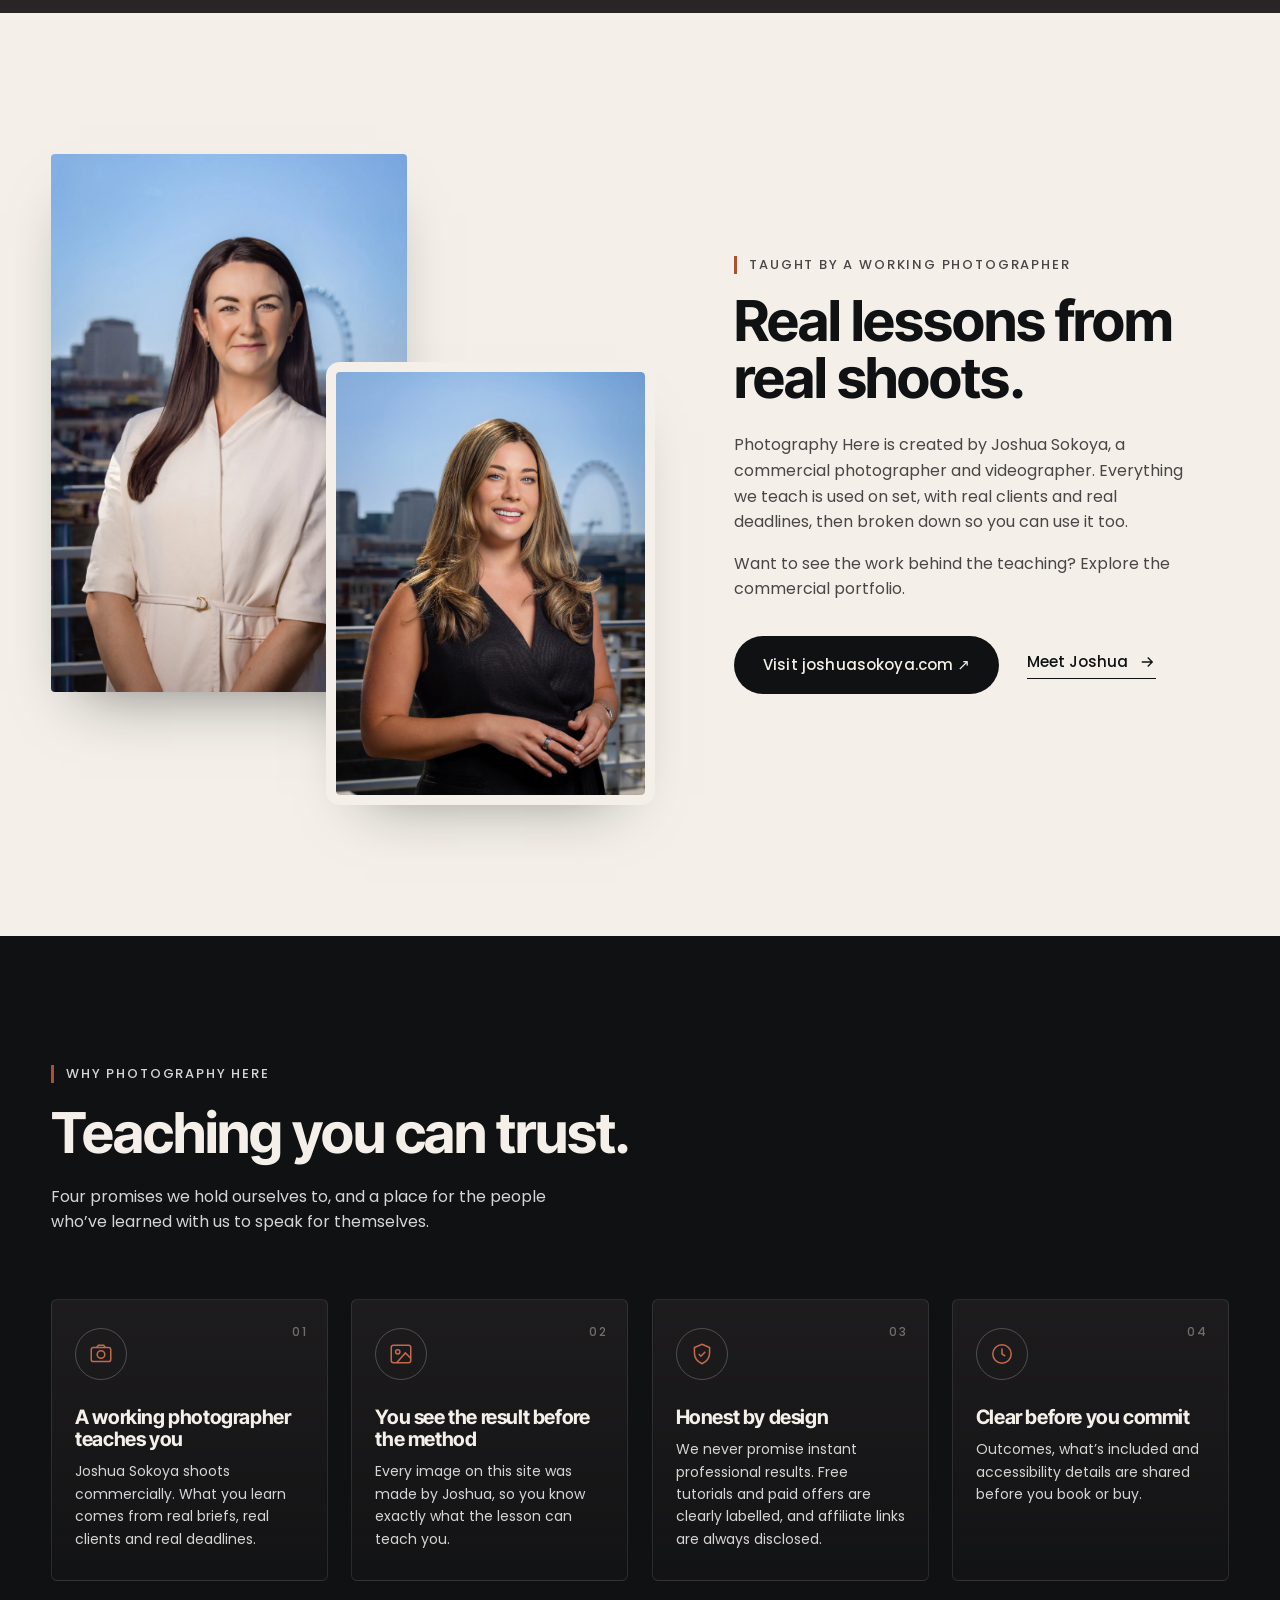
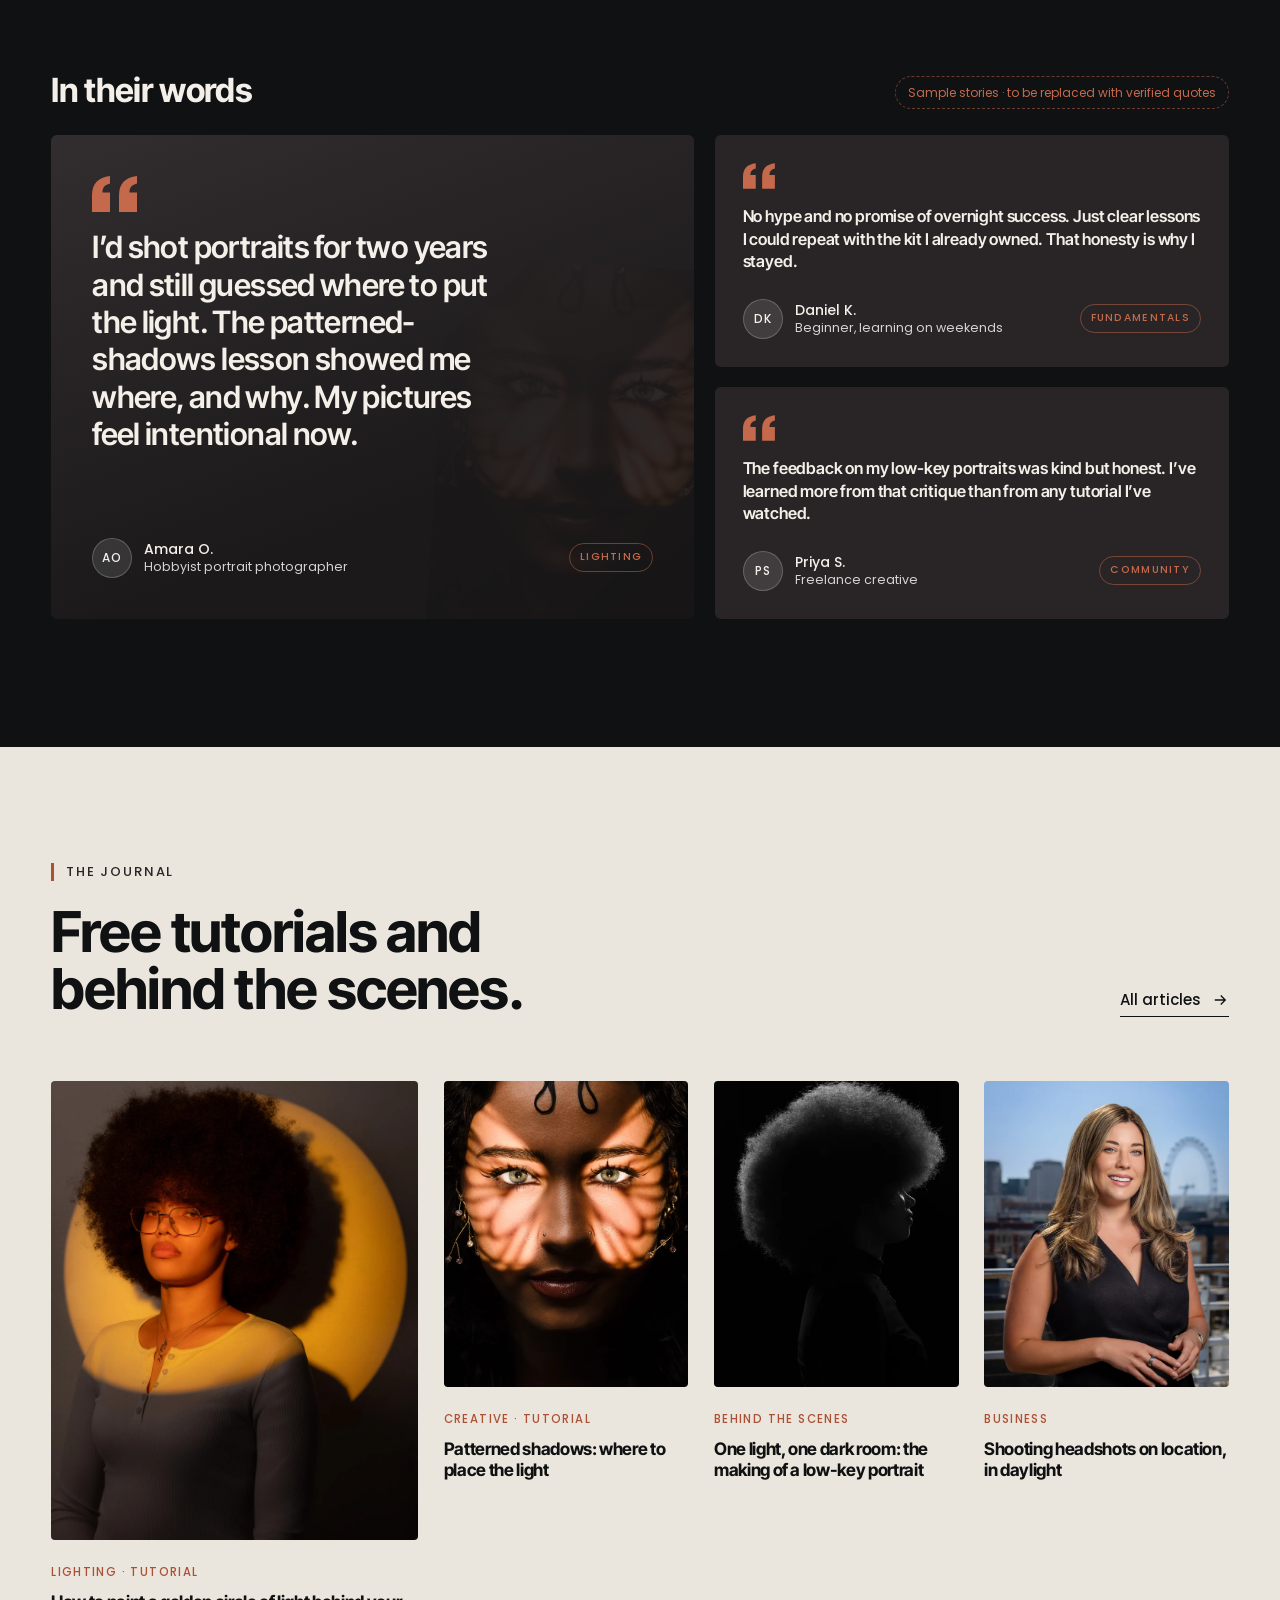
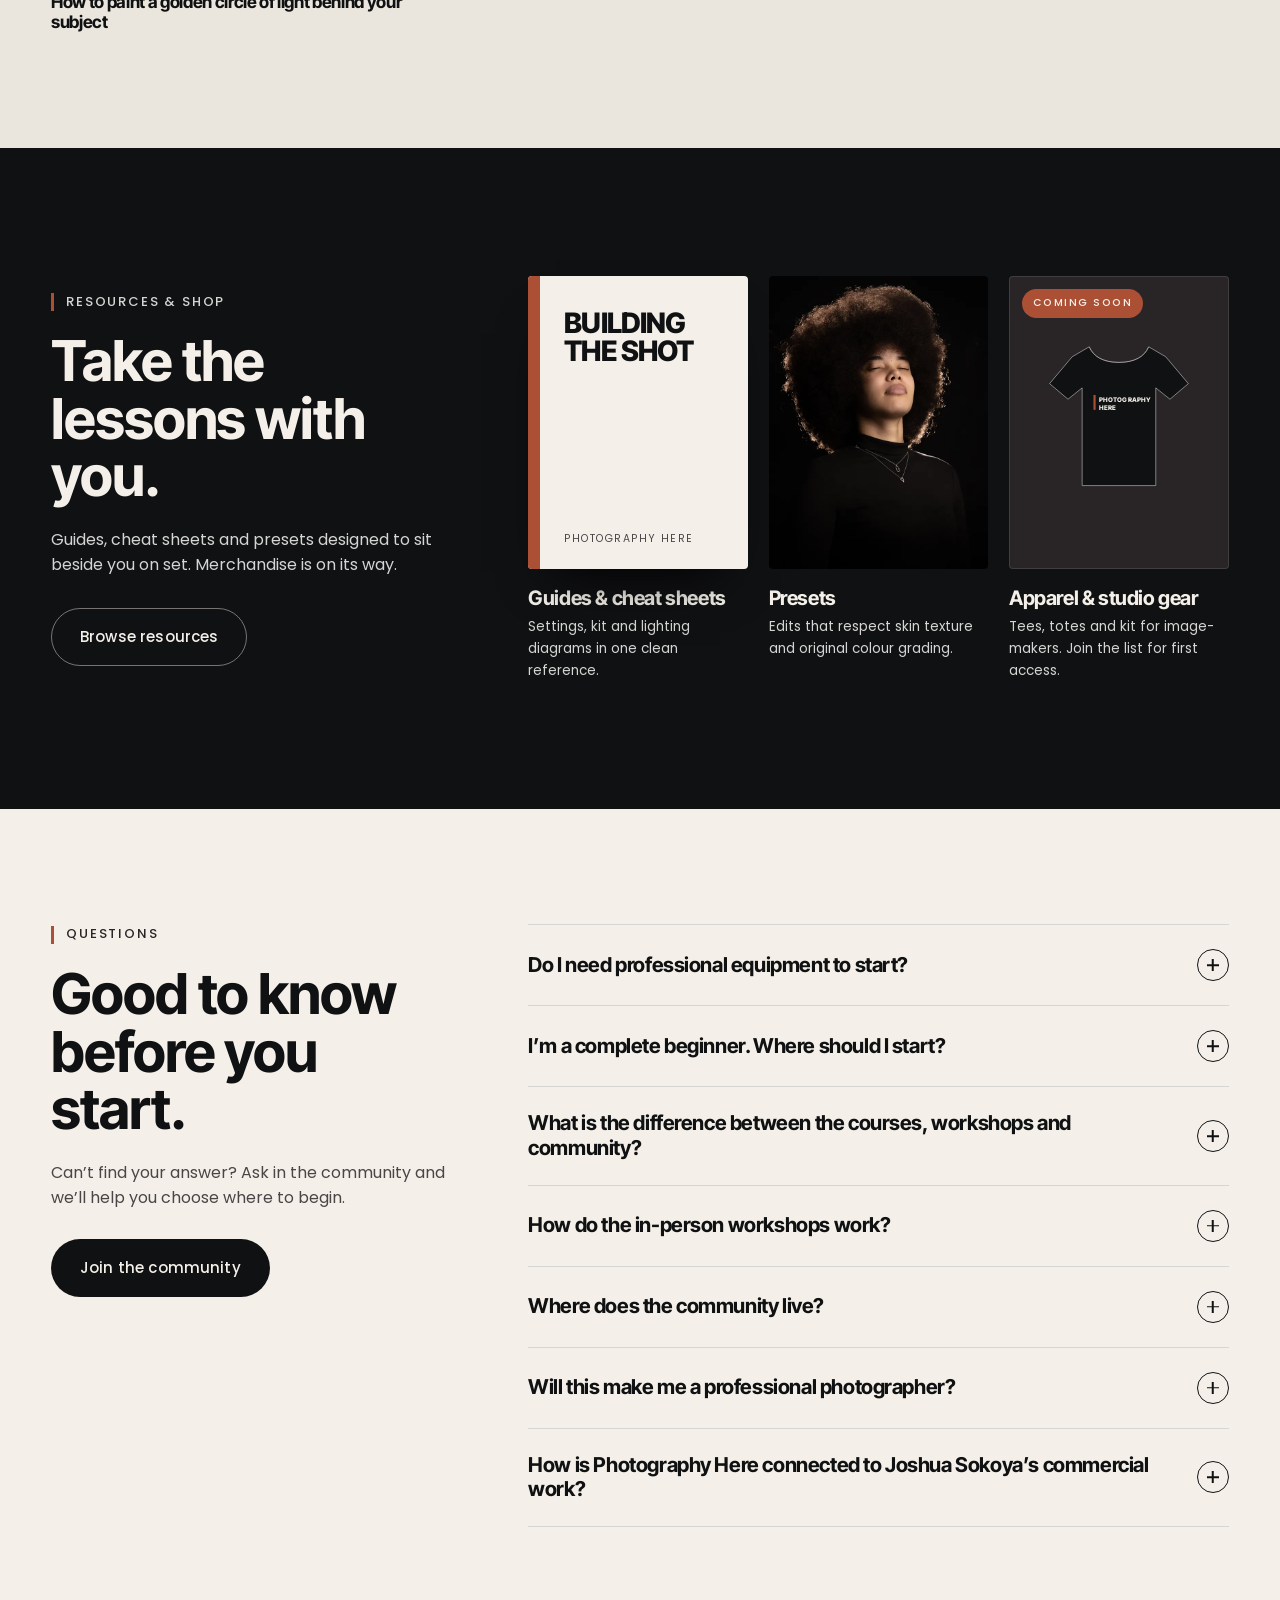
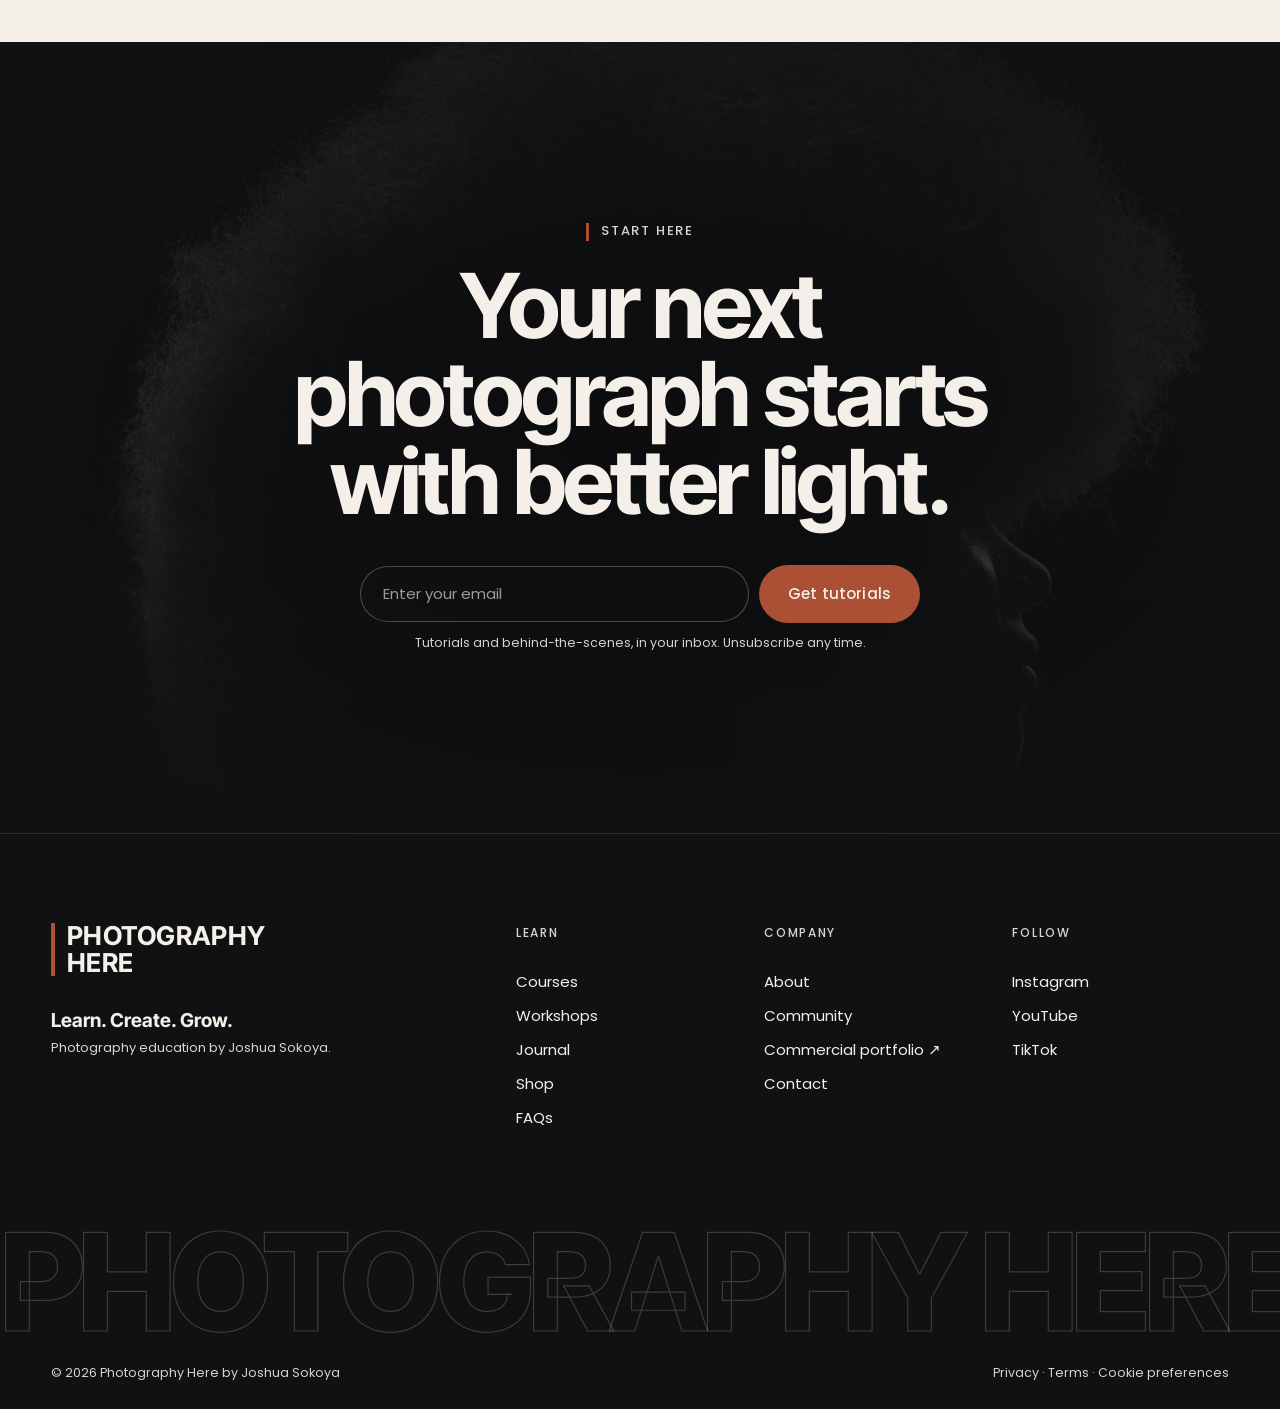
==== commit 1dcebc35: "Trust section v2: promise cards row + featured story grid Co-Authored-By: Claude Sonnet 5.5 <noreply" ====
--- a/index.html
+++ b/index.html
@@ -20,7 +20,7 @@
 <link rel="preconnect" href="https://fonts.gstatic.com" crossorigin>
 <link href="https://fonts.googleapis.com/css2?family=Inter+Tight:wght@600;700;800&family=Poppins:wght@400;500&display=swap" rel="stylesheet">
 <link rel="preload" as="image" href="assets/img/rim-cut.webp" type="image/webp">
-<link rel="stylesheet" href="assets/css/style.css?v=20261113l">
+<link rel="stylesheet" href="assets/css/style.css?v=20261113m">
 <script>document.documentElement.classList.add('js')</script>
 </head>
 <body>
@@ -365,17 +365,10 @@
       <h2 id="trustH">Teaching you can trust.</h2>
       <p class="sec-head__sub">Four promises we hold ourselves to, and a place for the people who’ve learned with us to speak for themselves.</p>
     </header>
-    <div class="trust__grid">
-      <ol class="why">
-        <li><span>01</span><div><h3>A working photographer teaches you</h3><p>Joshua Sokoya shoots commercially. What you learn comes from real briefs, real clients and real deadlines.</p></div></li>
-        <li><span>02</span><div><h3>You see the result before the method</h3><p>Every image on this site was made by Joshua, so you know exactly what the lesson can teach you.</p></div></li>
-        <li><span>03</span><div><h3>Honest by design</h3><p>We never promise instant professional results. Free tutorials and paid offers are clearly labelled, and affiliate links are always disclosed.</p></div></li>
-        <li><span>04</span><div><h3>Clear before you commit</h3><p>Outcomes, what’s included and accessibility details are shared before you book or buy.</p></div></li>
-      </ol>
-      <div class="stories" aria-label="Student stories">
-        <p class="stories__label">Student stories <em>Sample stories · to be replaced with verified quotes</em></p>
-        <figure class="story"><svg viewBox="0 0 32 24" width="26" height="20" aria-hidden="true"><path d="M0 24V13C0 5 4 1 12 0v5C8 6 7 8 7 11h5v13zm18 0V13c0-8 4-12 12-13v5c-4 1-5 3-5 6h5v13z" fill="currentColor"/></svg><blockquote><p>I’d shot portraits for two years and still guessed where to put the light. The patterned-shadows lesson showed me where, and why. My pictures feel intentional now.</p></blockquote><figcaption><i class="avatar" aria-hidden="true">AO</i><span><b>Amara O.</b><small>Hobbyist portrait photographer</small></span><em class="story__tag">Lighting</em></figcaption></figure><figure class="story"><svg viewBox="0 0 32 24" width="26" height="20" aria-hidden="true"><path d="M0 24V13C0 5 4 1 12 0v5C8 6 7 8 7 11h5v13zm18 0V13c0-8 4-12 12-13v5c-4 1-5 3-5 6h5v13z" fill="currentColor"/></svg><blockquote><p>No hype and no promise of overnight success. Just clear lessons I could repeat with the kit I already owned. That honesty is why I stayed.</p></blockquote><figcaption><i class="avatar" aria-hidden="true">DK</i><span><b>Daniel K.</b><small>Beginner, learning on weekends</small></span><em class="story__tag">Fundamentals</em></figcaption></figure><figure class="story"><svg viewBox="0 0 32 24" width="26" height="20" aria-hidden="true"><path d="M0 24V13C0 5 4 1 12 0v5C8 6 7 8 7 11h5v13zm18 0V13c0-8 4-12 12-13v5c-4 1-5 3-5 6h5v13z" fill="currentColor"/></svg><blockquote><p>The feedback on my low-key portraits was kind but honest. I’ve learned more from that critique than from any tutorial I’ve watched.</p></blockquote><figcaption><i class="avatar" aria-hidden="true">PS</i><span><b>Priya S.</b><small>Freelance creative</small></span><em class="story__tag">Community</em></figcaption></figure>
-      </div>
+    <ol class="promises"><li class="promise"><span class="promise__ic"><svg viewBox="0 0 24 24" width="26" height="26" fill="none" stroke="currentColor" stroke-width="1.4"><rect x="3" y="6" width="18" height="13" rx="2"/><circle cx="12" cy="12.5" r="3.5"/><path d="M8 6l1.5-2h5L16 6"/></svg></span><span class="promise__n">01</span><h3>A working photographer teaches you</h3><p>Joshua Sokoya shoots commercially. What you learn comes from real briefs, real clients and real deadlines.</p></li><li class="promise"><span class="promise__ic"><svg viewBox="0 0 24 24" width="26" height="26" fill="none" stroke="currentColor" stroke-width="1.4"><rect x="3" y="4" width="18" height="16" rx="2"/><circle cx="9" cy="10" r="2"/><path d="m21 16-5-5-8 9"/></svg></span><span class="promise__n">02</span><h3>You see the result before the method</h3><p>Every image on this site was made by Joshua, so you know exactly what the lesson can teach you.</p></li><li class="promise"><span class="promise__ic"><svg viewBox="0 0 24 24" width="26" height="26" fill="none" stroke="currentColor" stroke-width="1.4"><path d="M12 3l7 3v5c0 5-3 8-7 10-4-2-7-5-7-10V6z"/><path d="m9 12 2 2 4-4"/></svg></span><span class="promise__n">03</span><h3>Honest by design</h3><p>We never promise instant professional results. Free tutorials and paid offers are clearly labelled, and affiliate links are always disclosed.</p></li><li class="promise"><span class="promise__ic"><svg viewBox="0 0 24 24" width="26" height="26" fill="none" stroke="currentColor" stroke-width="1.4"><circle cx="12" cy="12" r="8.5"/><path d="M12 7v5l3 2"/></svg></span><span class="promise__n">04</span><h3>Clear before you commit</h3><p>Outcomes, what’s included and accessibility details are shared before you book or buy.</p></li></ol>
+    <div class="stories2" aria-label="Student stories">
+      <div class="stories2__head"><h3>In their words</h3><p class="stories2__flag">Sample stories · to be replaced with verified quotes</p></div>
+      <div class="stories2__grid"><figure class="story story--feature"><svg class="qm" viewBox="0 0 32 24" width="34" height="26" aria-hidden="true"><path d="M0 24V13C0 5 4 1 12 0v5C8 6 7 8 7 11h5v13zm18 0V13c0-8 4-12 12-13v5c-4 1-5 3-5 6h5v13z" fill="currentColor"/></svg><blockquote><p>I’d shot portraits for two years and still guessed where to put the light. The patterned-shadows lesson showed me where, and why. My pictures feel intentional now.</p></blockquote><figcaption><i class="avatar" aria-hidden="true">AO</i><span><b>Amara O.</b><small>Hobbyist portrait photographer</small></span><em class="story__tag">Lighting</em></figcaption></figure><figure class="story "><svg class="qm" viewBox="0 0 32 24" width="34" height="26" aria-hidden="true"><path d="M0 24V13C0 5 4 1 12 0v5C8 6 7 8 7 11h5v13zm18 0V13c0-8 4-12 12-13v5c-4 1-5 3-5 6h5v13z" fill="currentColor"/></svg><blockquote><p>No hype and no promise of overnight success. Just clear lessons I could repeat with the kit I already owned. That honesty is why I stayed.</p></blockquote><figcaption><i class="avatar" aria-hidden="true">DK</i><span><b>Daniel K.</b><small>Beginner, learning on weekends</small></span><em class="story__tag">Fundamentals</em></figcaption></figure><figure class="story "><svg class="qm" viewBox="0 0 32 24" width="34" height="26" aria-hidden="true"><path d="M0 24V13C0 5 4 1 12 0v5C8 6 7 8 7 11h5v13zm18 0V13c0-8 4-12 12-13v5c-4 1-5 3-5 6h5v13z" fill="currentColor"/></svg><blockquote><p>The feedback on my low-key portraits was kind but honest. I’ve learned more from that critique than from any tutorial I’ve watched.</p></blockquote><figcaption><i class="avatar" aria-hidden="true">PS</i><span><b>Priya S.</b><small>Freelance creative</small></span><em class="story__tag">Community</em></figcaption></figure></div>
     </div>
   </div>
 </section>
@@ -478,6 +471,6 @@
 <div class="sticky-cta" id="stickyCta" aria-hidden="true"><a class="btn btn--primary" href="#courses" tabindex="-1">Explore courses</a><a class="btn btn--ghost" href="#community" tabindex="-1">Join the community</a></div>
 <a class="notes-pill" href="notes.html" data-cursor="Read">Concept notes <span>↗</span></a>
 
-<script src="assets/js/main.js?v=20261113l"></script>
+<script src="assets/js/main.js?v=20261113m"></script>
 </body>
 </html>
--- a/assets/css/style.css
+++ b/assets/css/style.css
@@ -563,3 +563,43 @@
   .path p{display:none}
   .faq__item p{padding-right:0}
 }
+
+/* ---------- Trust v2: promises row + stories grid ---------- */
+.promises{display:grid;grid-template-columns:repeat(4,1fr);gap:clamp(14px,1.8vw,26px)}
+.promise{position:relative;padding:28px clamp(18px,1.8vw,26px) 30px;background:linear-gradient(180deg,rgba(41,37,38,.55),rgba(41,37,38,.12));border:1px solid rgba(213,213,211,.12);border-radius:6px;overflow:hidden;transition:border-color .5s,transform .6s var(--ease)}
+.promise::before{content:"";position:absolute;left:0;top:0;height:2px;width:0;background:var(--terracotta);transition:width .7s var(--ease)}
+.promise:hover{transform:translateY(-6px);border-color:rgba(213,213,211,.28)}
+.promise:hover::before{width:100%}
+.promise__ic{display:grid;place-items:center;width:52px;height:52px;border-radius:50%;border:1px solid rgba(213,213,211,.28);color:var(--terracotta-lt);margin-bottom:26px;transition:background .5s,color .5s,border-color .5s}
+.promise:hover .promise__ic{background:var(--terracotta);border-color:var(--terracotta);color:var(--ivory)}
+.promise__n{position:absolute;right:20px;top:22px;font-weight:500;font-size:12px;letter-spacing:.14em;color:rgba(213,213,211,.45)}
+.promise h3{font-size:clamp(1.15rem,1.55vw,1.4rem);margin-bottom:10px;line-height:1.12}
+.promise p{color:var(--silver);font-size:14px;line-height:1.6}
+
+.stories2{margin-top:clamp(56px,7vw,100px)}
+.stories2__head{display:flex;justify-content:space-between;align-items:flex-end;gap:20px;flex-wrap:wrap;margin-bottom:26px}
+.stories2__head h3{font-size:clamp(1.6rem,2.6vw,2.4rem)}
+.stories2__flag{font-size:12px;color:var(--terracotta-lt);border:1px dashed rgba(196,105,76,.5);padding:6px 12px;border-radius:999px}
+.stories2__grid{display:grid;grid-template-columns:1.25fr 1fr;grid-template-rows:1fr 1fr;gap:clamp(12px,1.6vw,22px)}
+.stories2__grid .story{display:flex;flex-direction:column;justify-content:space-between;margin:0}
+.stories2__grid .story blockquote{margin:16px 0 26px}
+.stories2__grid .story figcaption{margin-top:auto}
+.story--feature{grid-row:span 2;position:relative;overflow:hidden;background:linear-gradient(160deg,#322d2e,#1b191a 70%);padding:clamp(26px,3.2vw,48px)!important}
+.story--feature::after{content:"";position:absolute;right:-6%;bottom:-8%;width:46%;aspect-ratio:3/4;background:url(../img/pattern-sm.webp) center/cover;opacity:.16;border-radius:6px;transform:rotate(4deg);-webkit-mask-image:linear-gradient(135deg,transparent 10%,#000);mask-image:linear-gradient(135deg,transparent 10%,#000);pointer-events:none}
+.story--feature .qm{width:48px;height:36px}
+.story--feature blockquote p{font-size:clamp(1.4rem,2.4vw,2.2rem)!important;line-height:1.22!important;letter-spacing:-.02em;max-width:22ch}
+.story--feature figcaption,.story--feature blockquote{position:relative;z-index:2}
+@media (max-width:1100px){
+  .promises{grid-template-columns:1fr 1fr}
+  .stories2__grid{grid-template-columns:1fr;grid-template-rows:auto}
+  .story--feature{grid-row:auto}
+  .story--feature blockquote p{max-width:none}
+}
+@media (max-width:560px){
+  .promises{grid-template-columns:1fr}
+  .promise{display:grid;grid-template-columns:52px 1fr;column-gap:16px;padding:22px 18px}
+  .promise__ic{grid-row:span 2;margin:0}
+  .promise p{grid-column:2}
+  .promise h3{grid-column:2;margin-bottom:6px}
+  .story--feature::after{opacity:.1}
+}
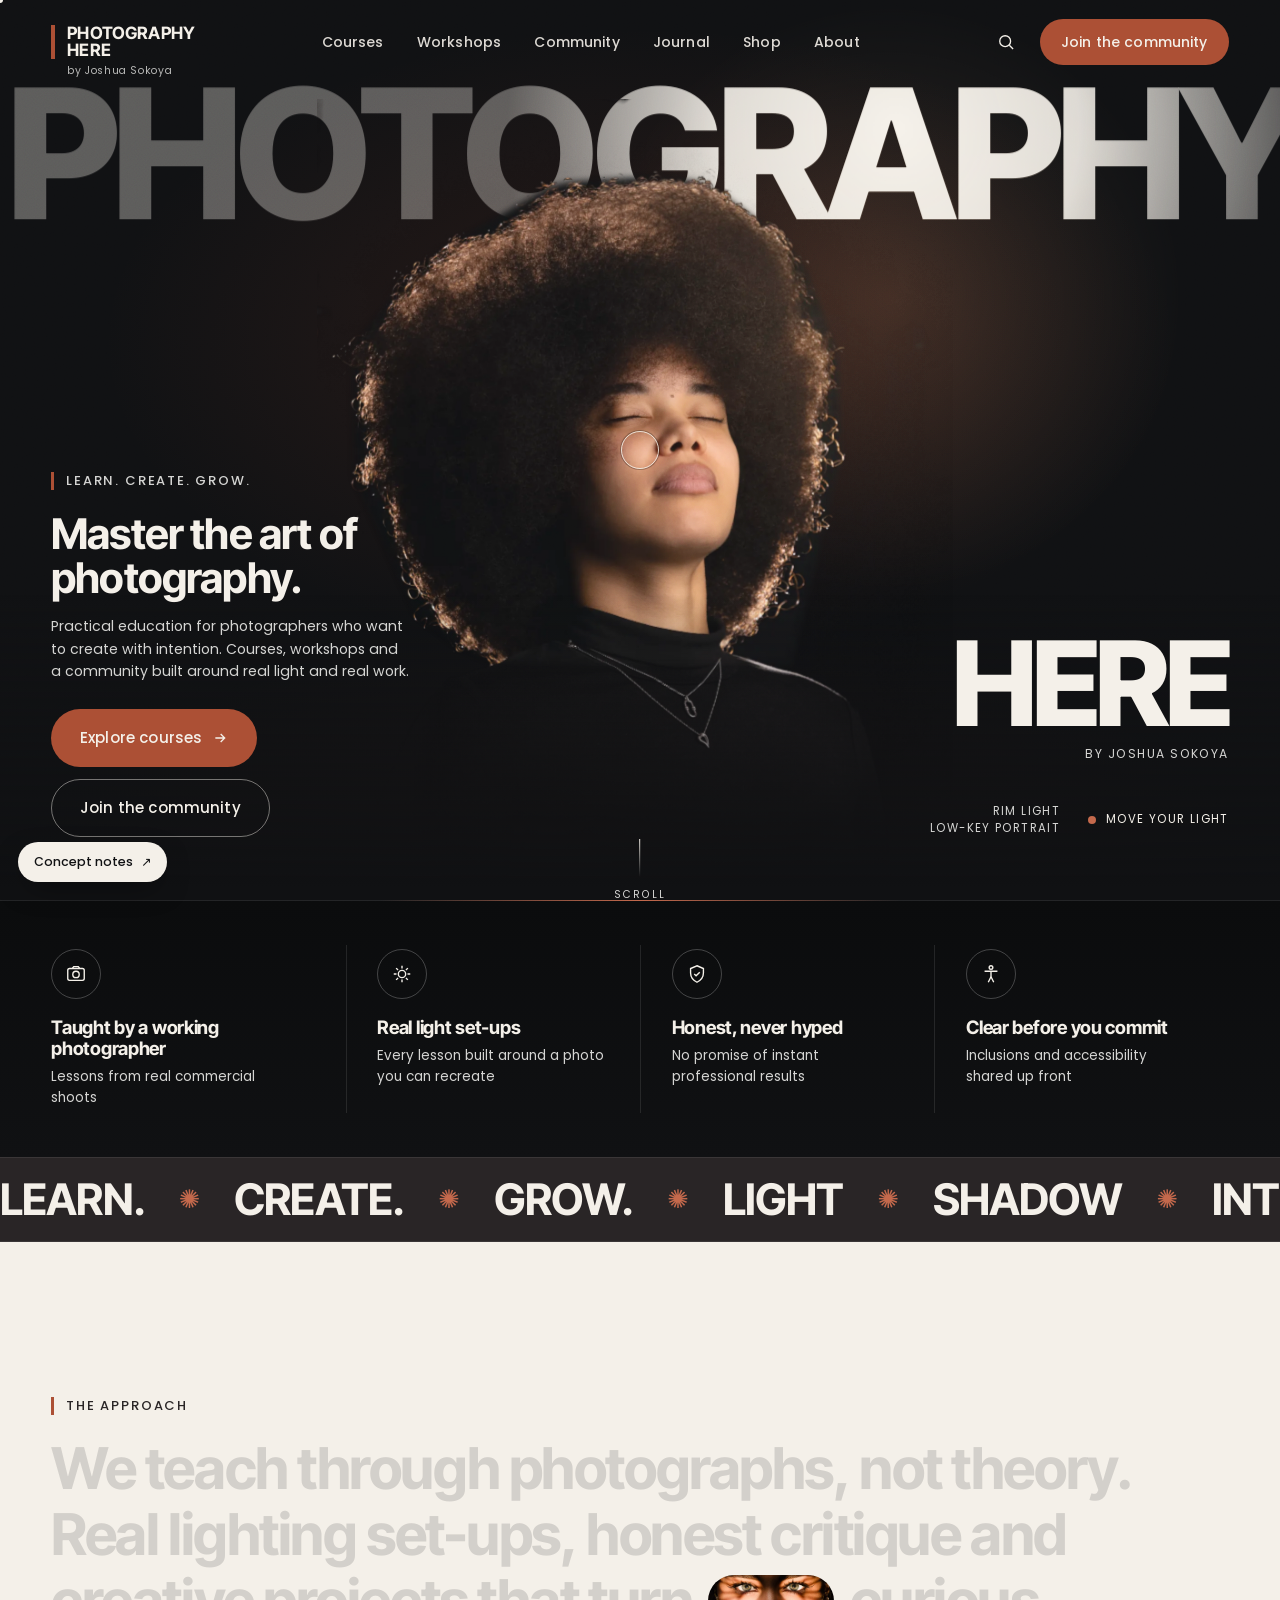
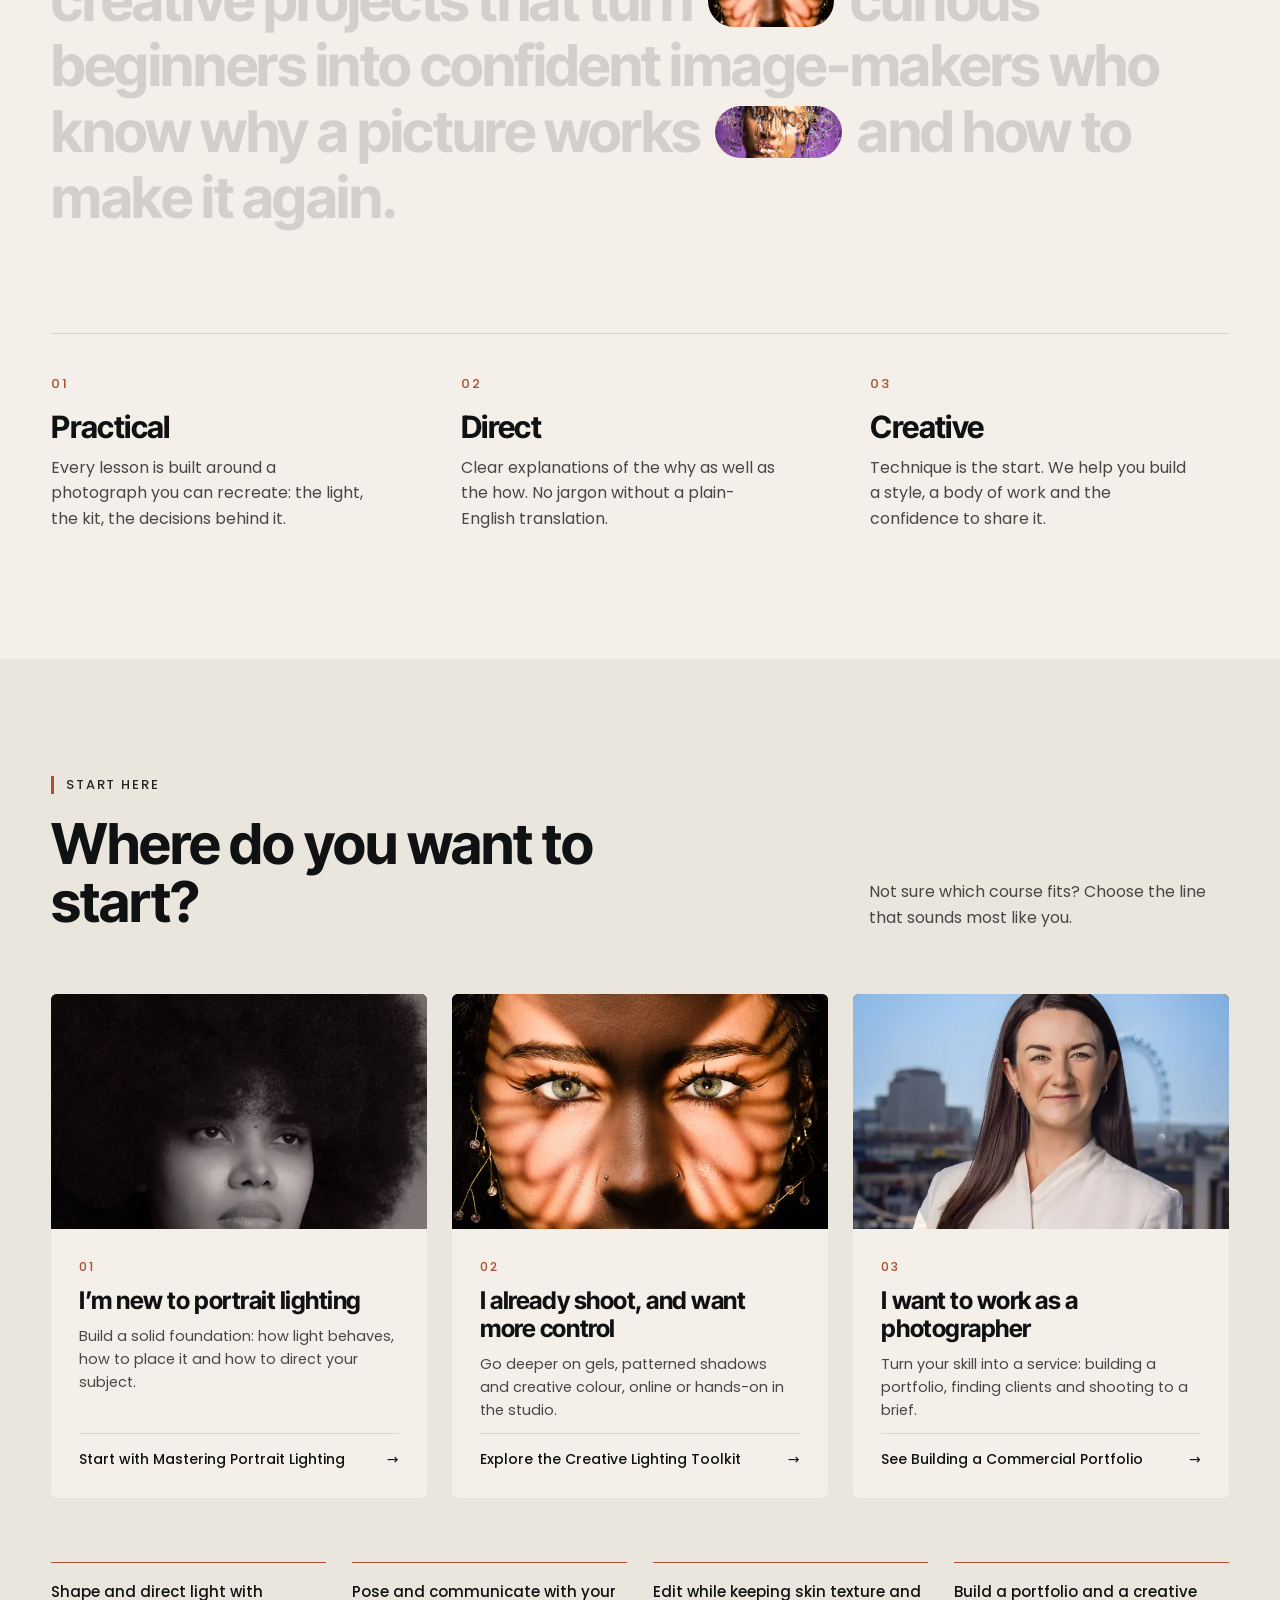
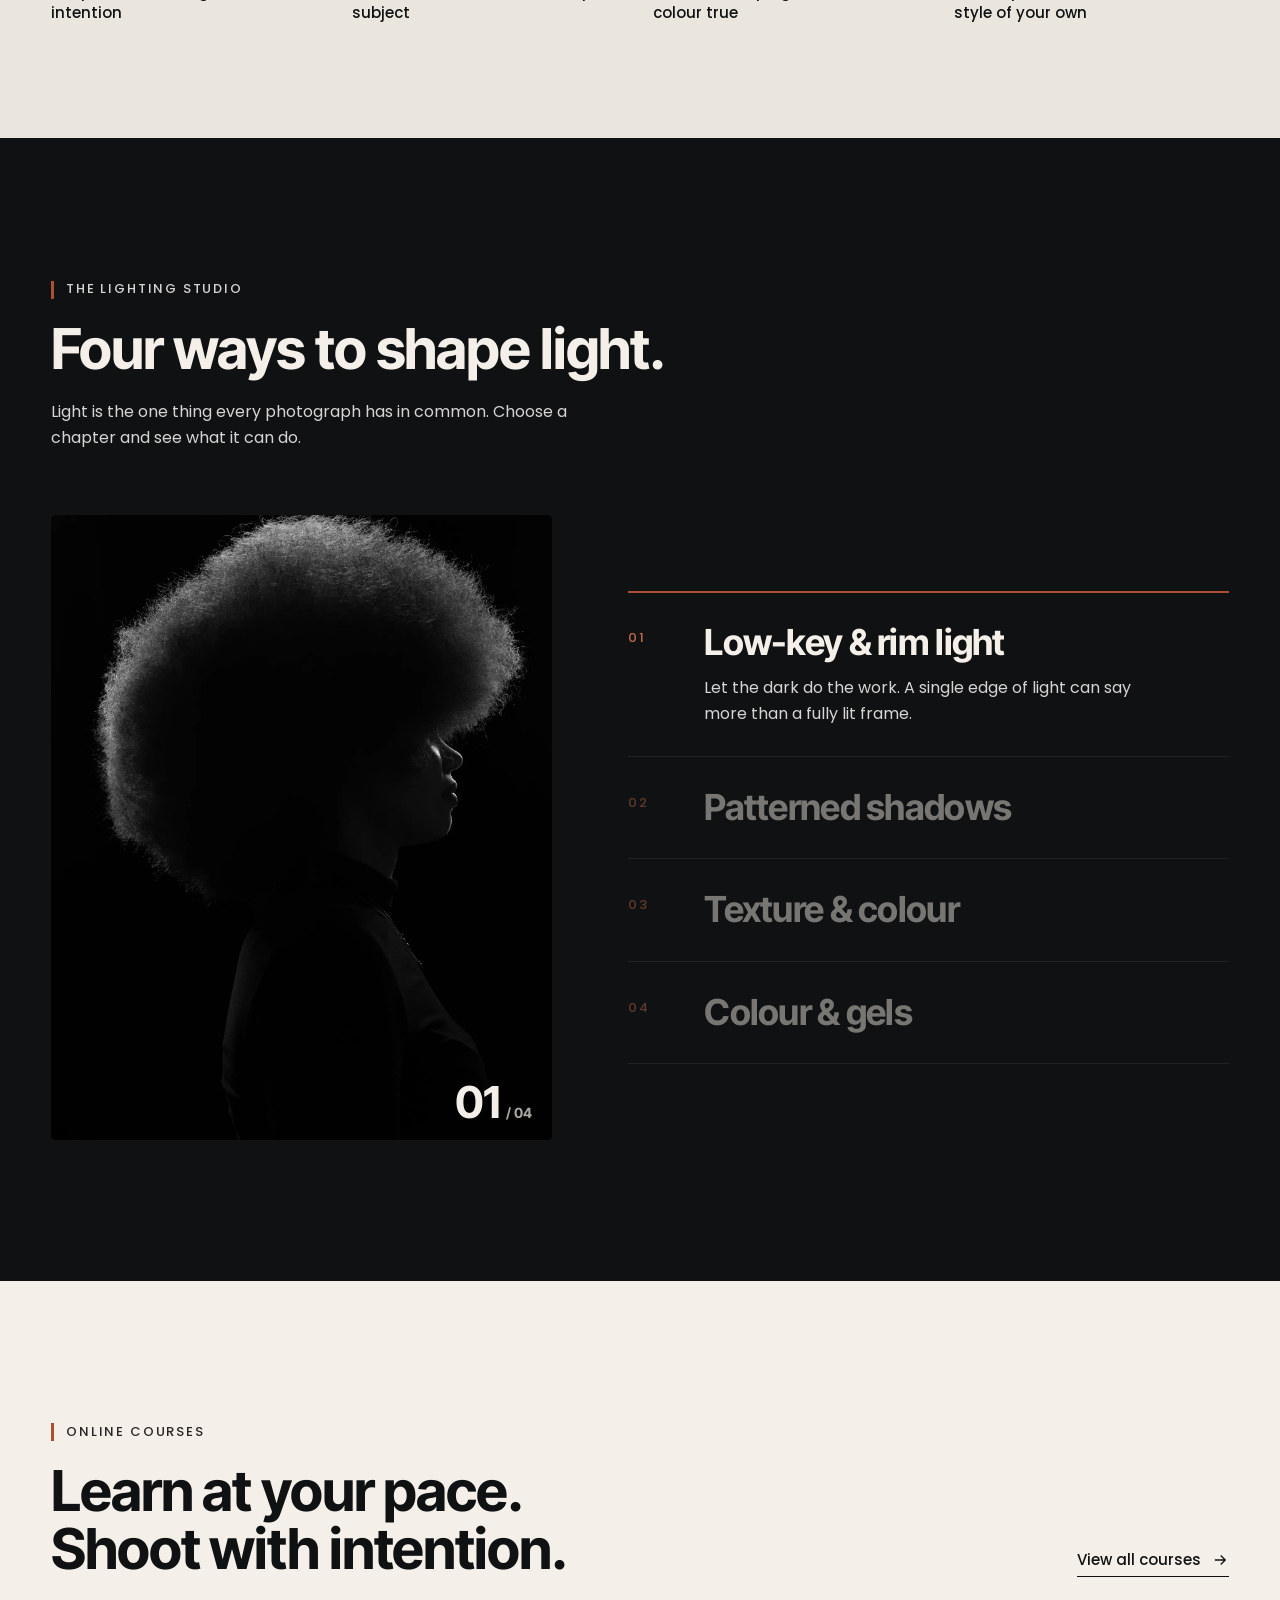
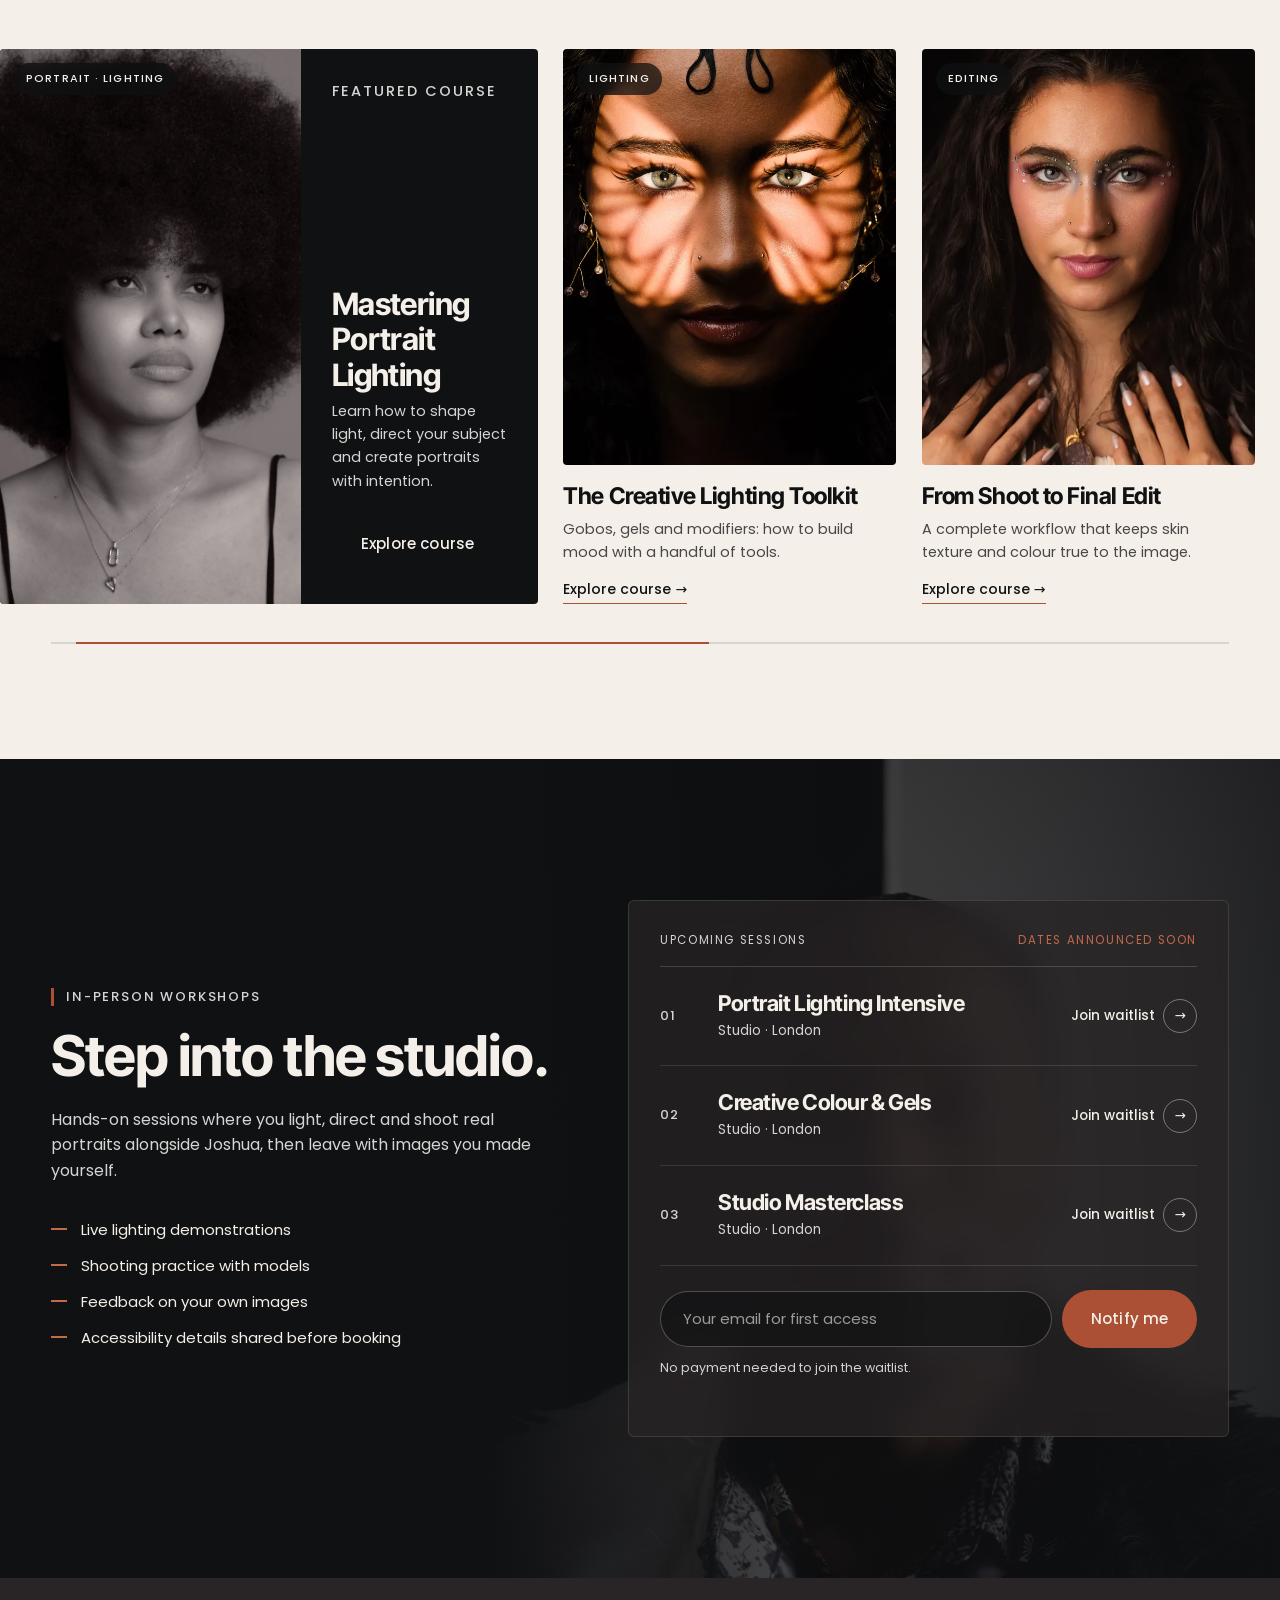
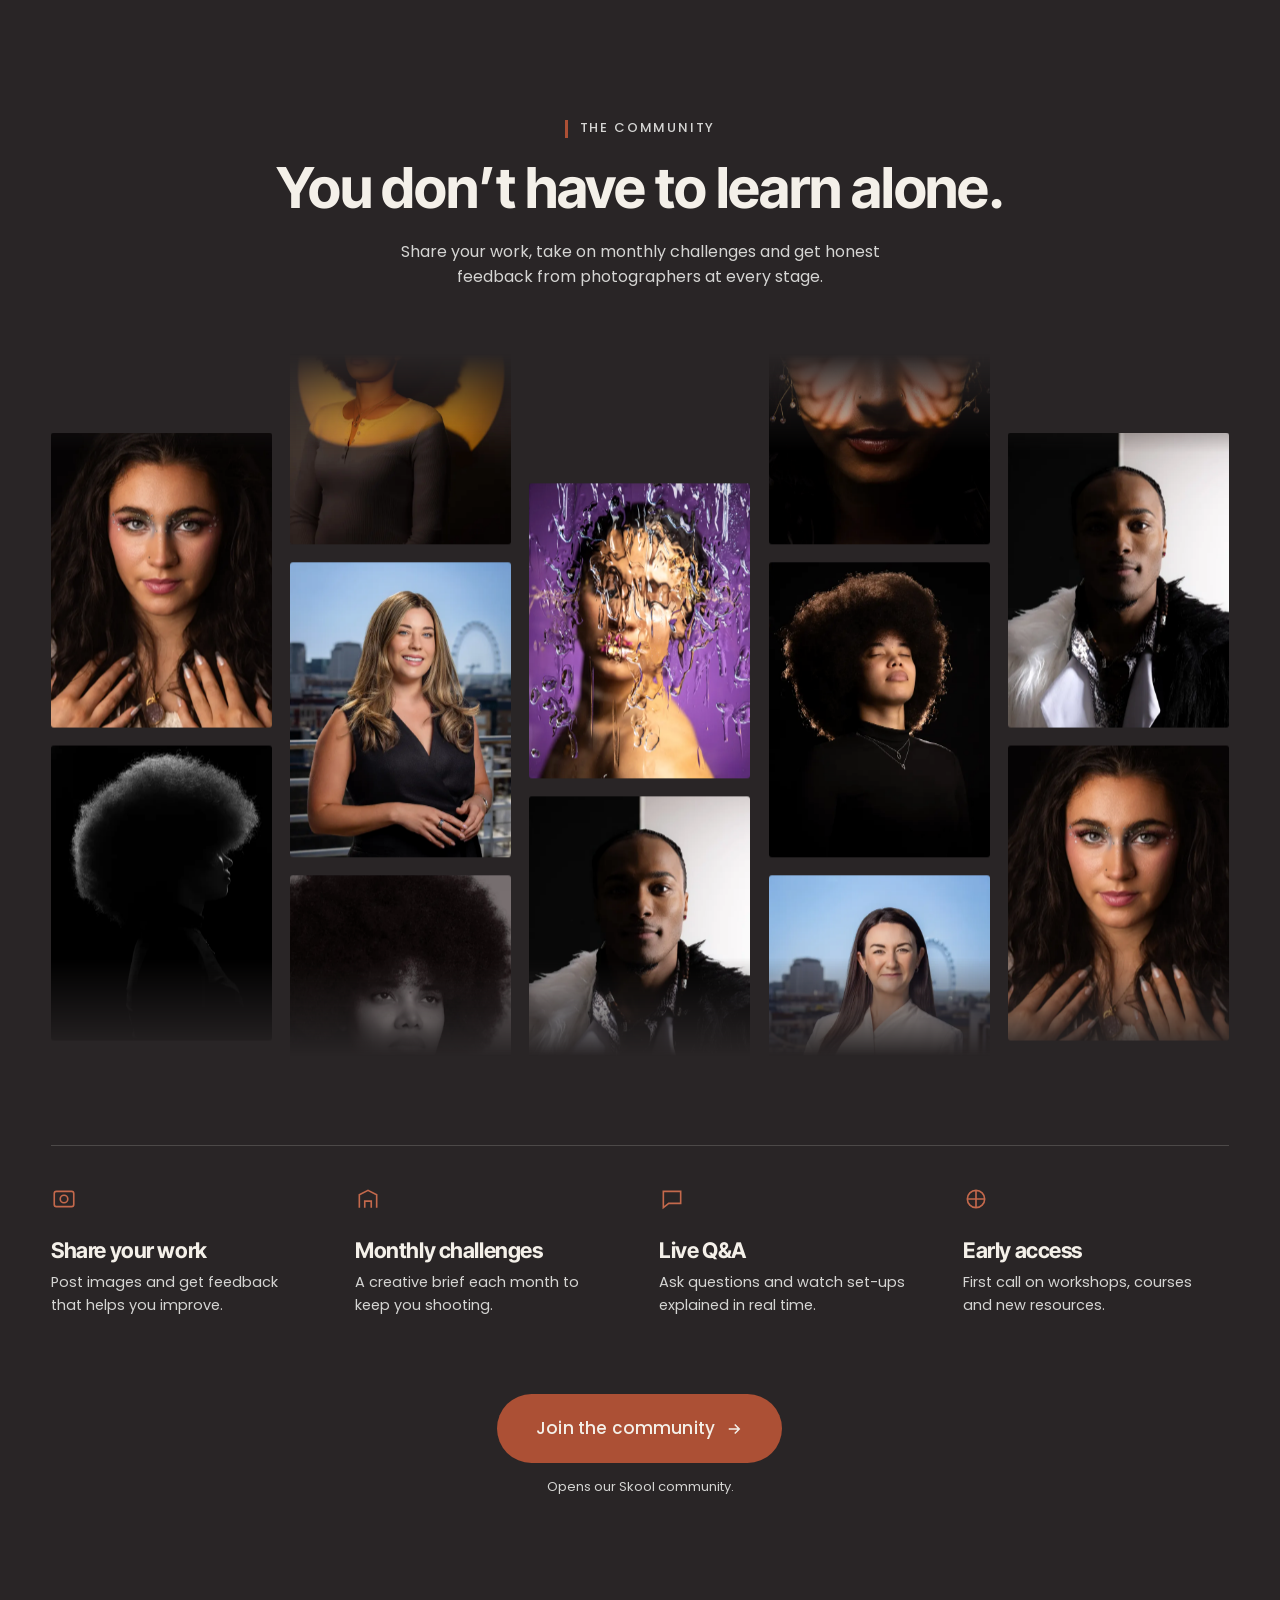
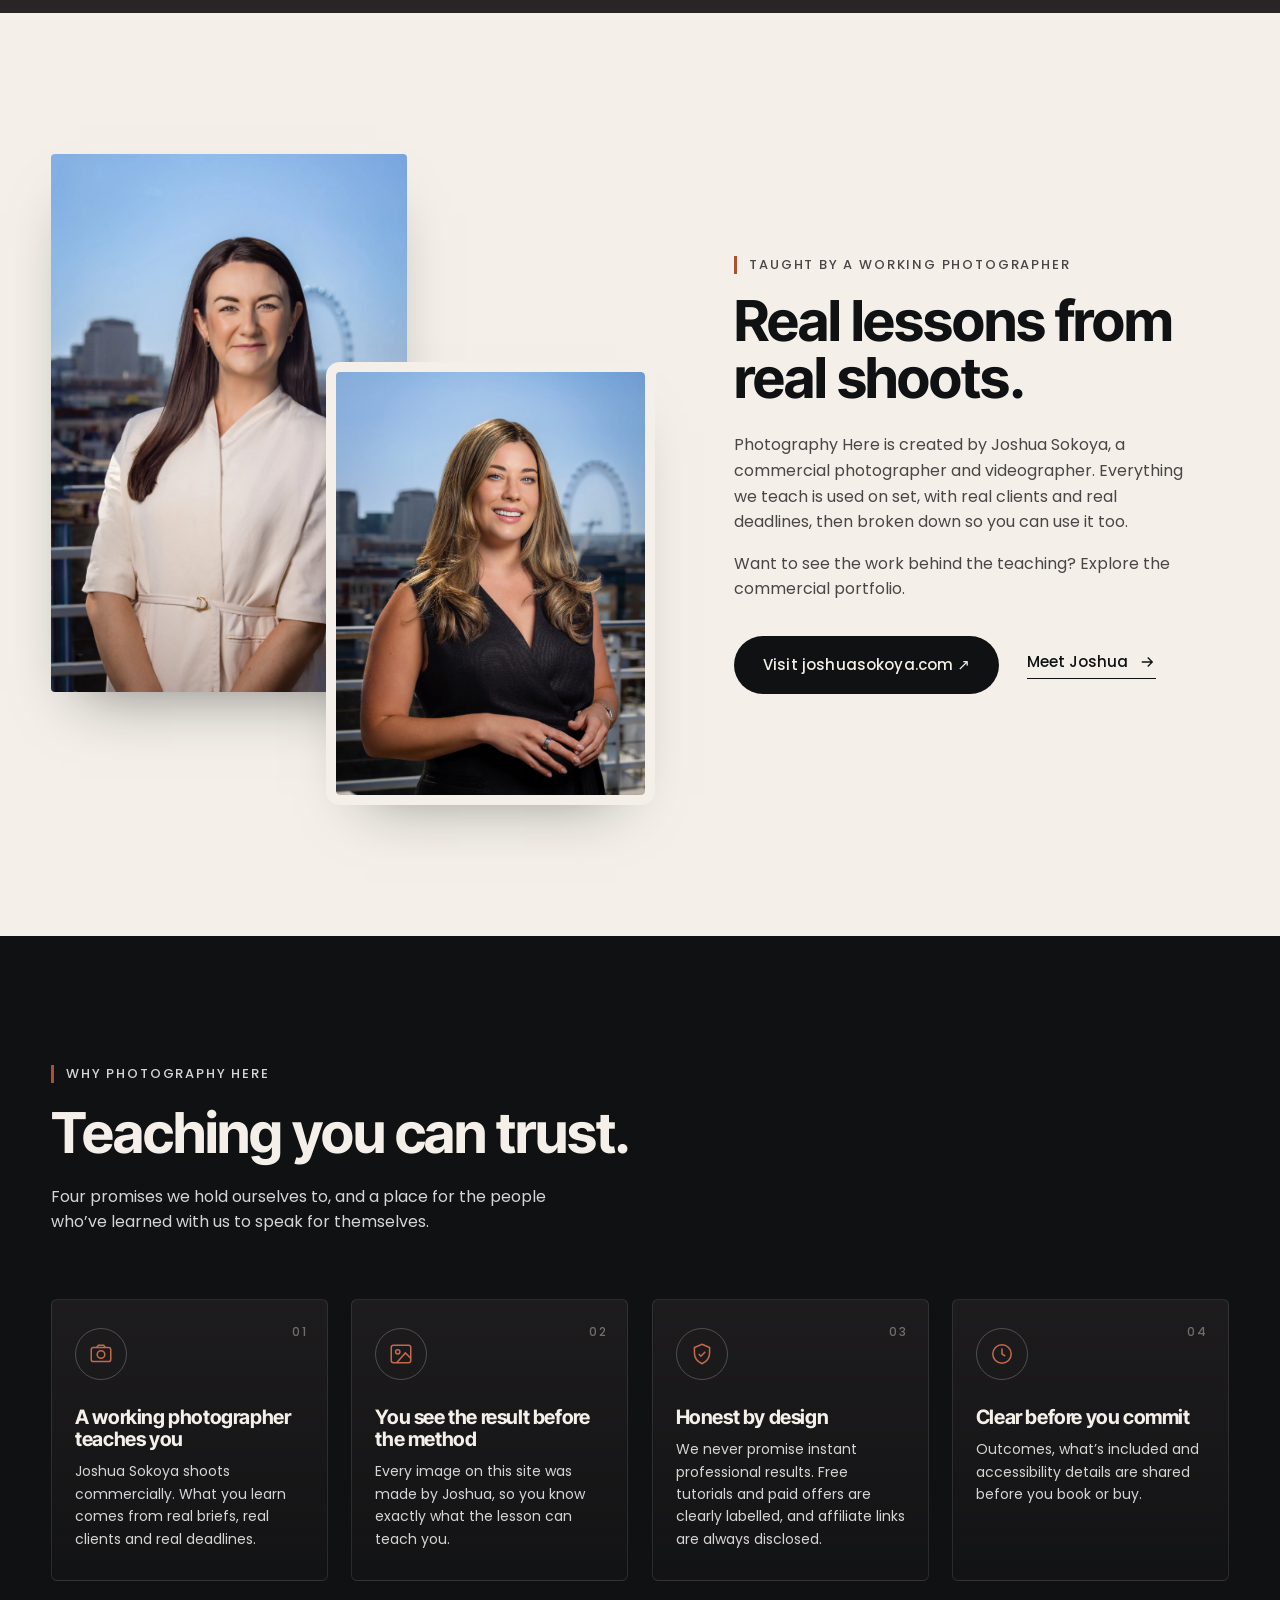
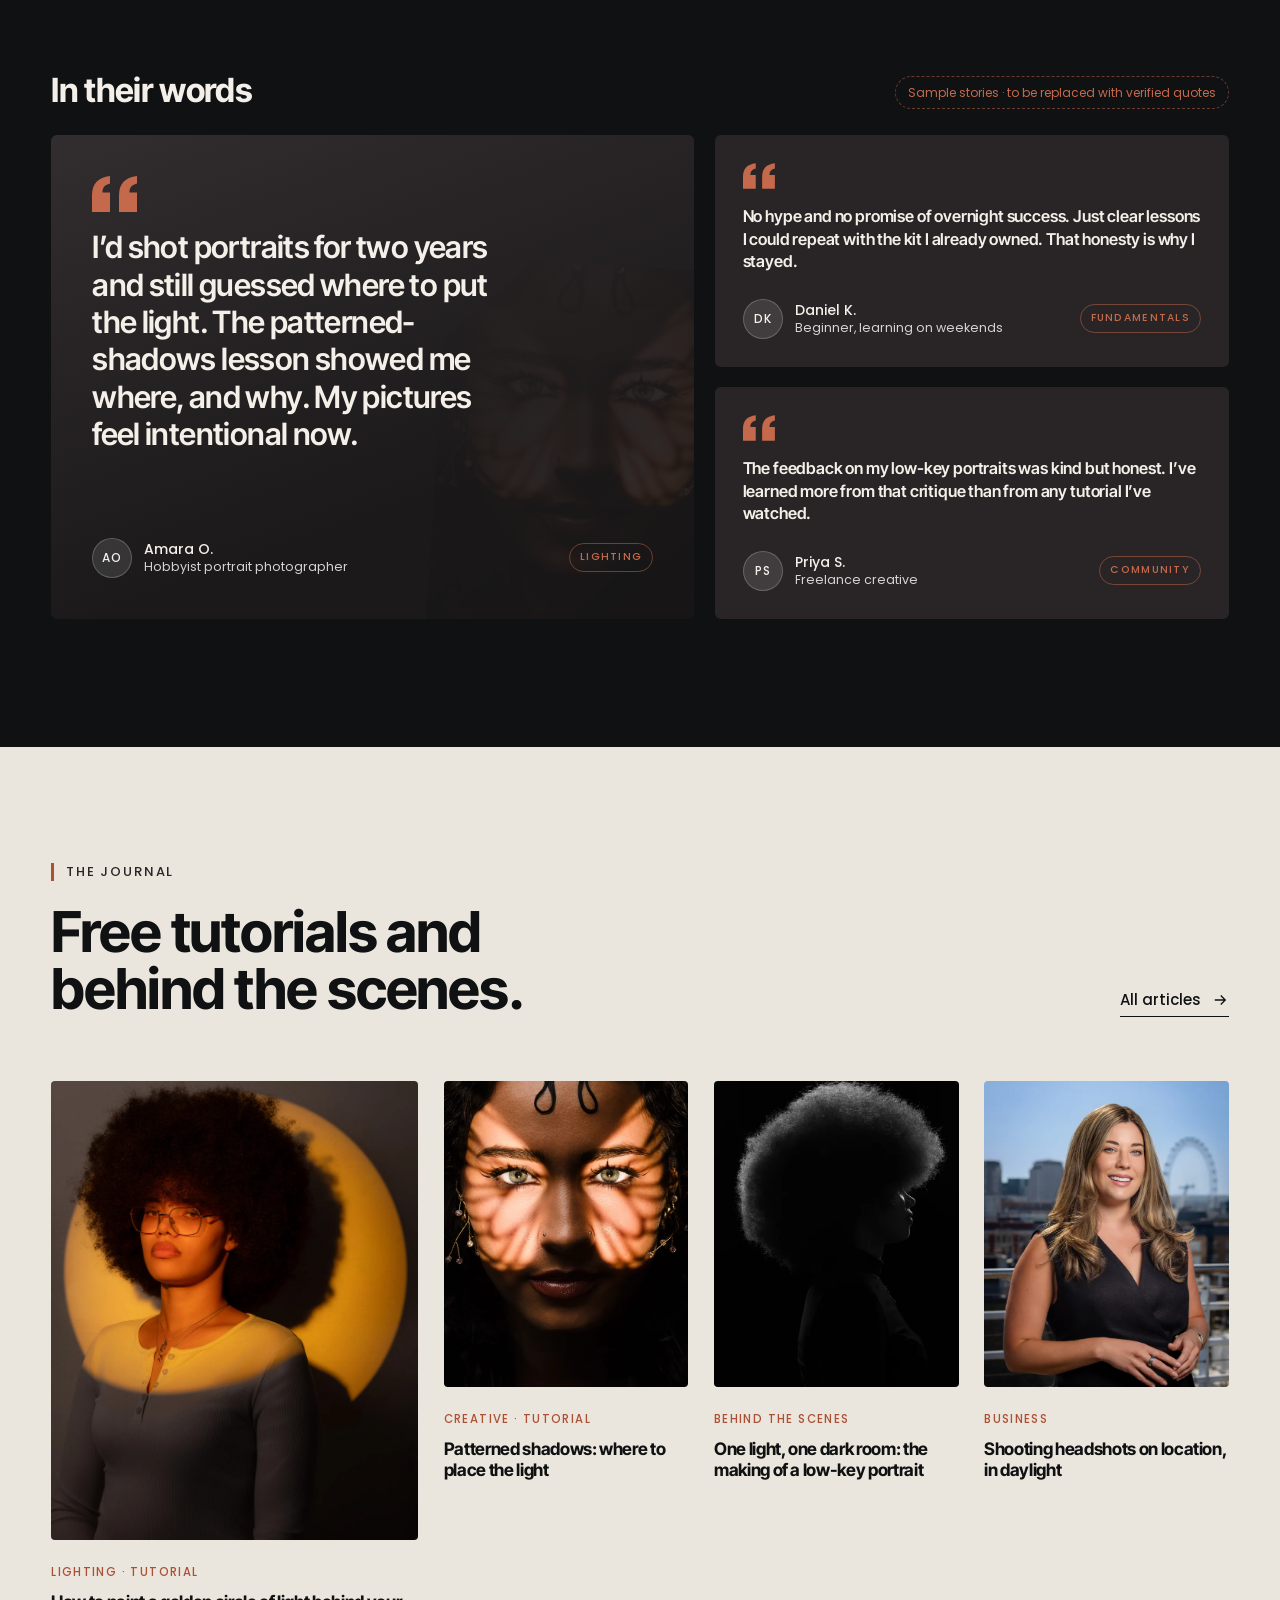
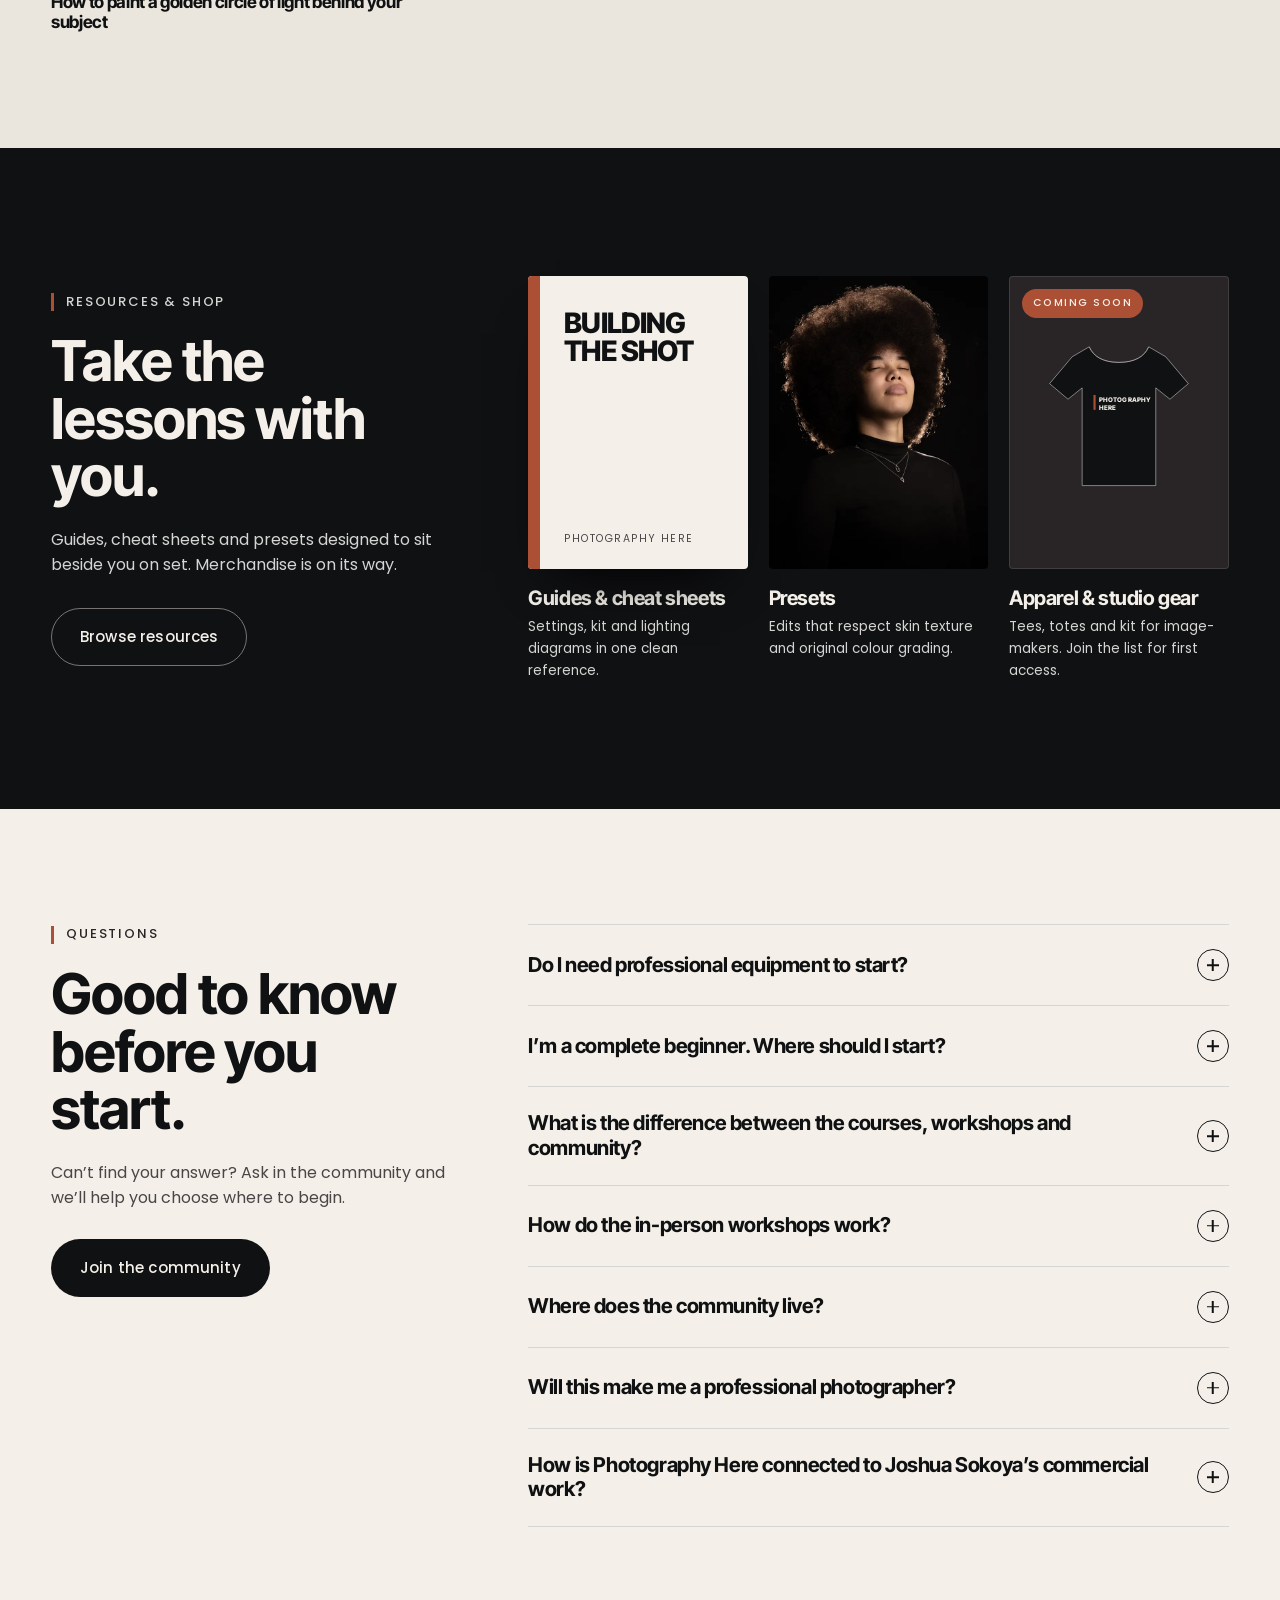
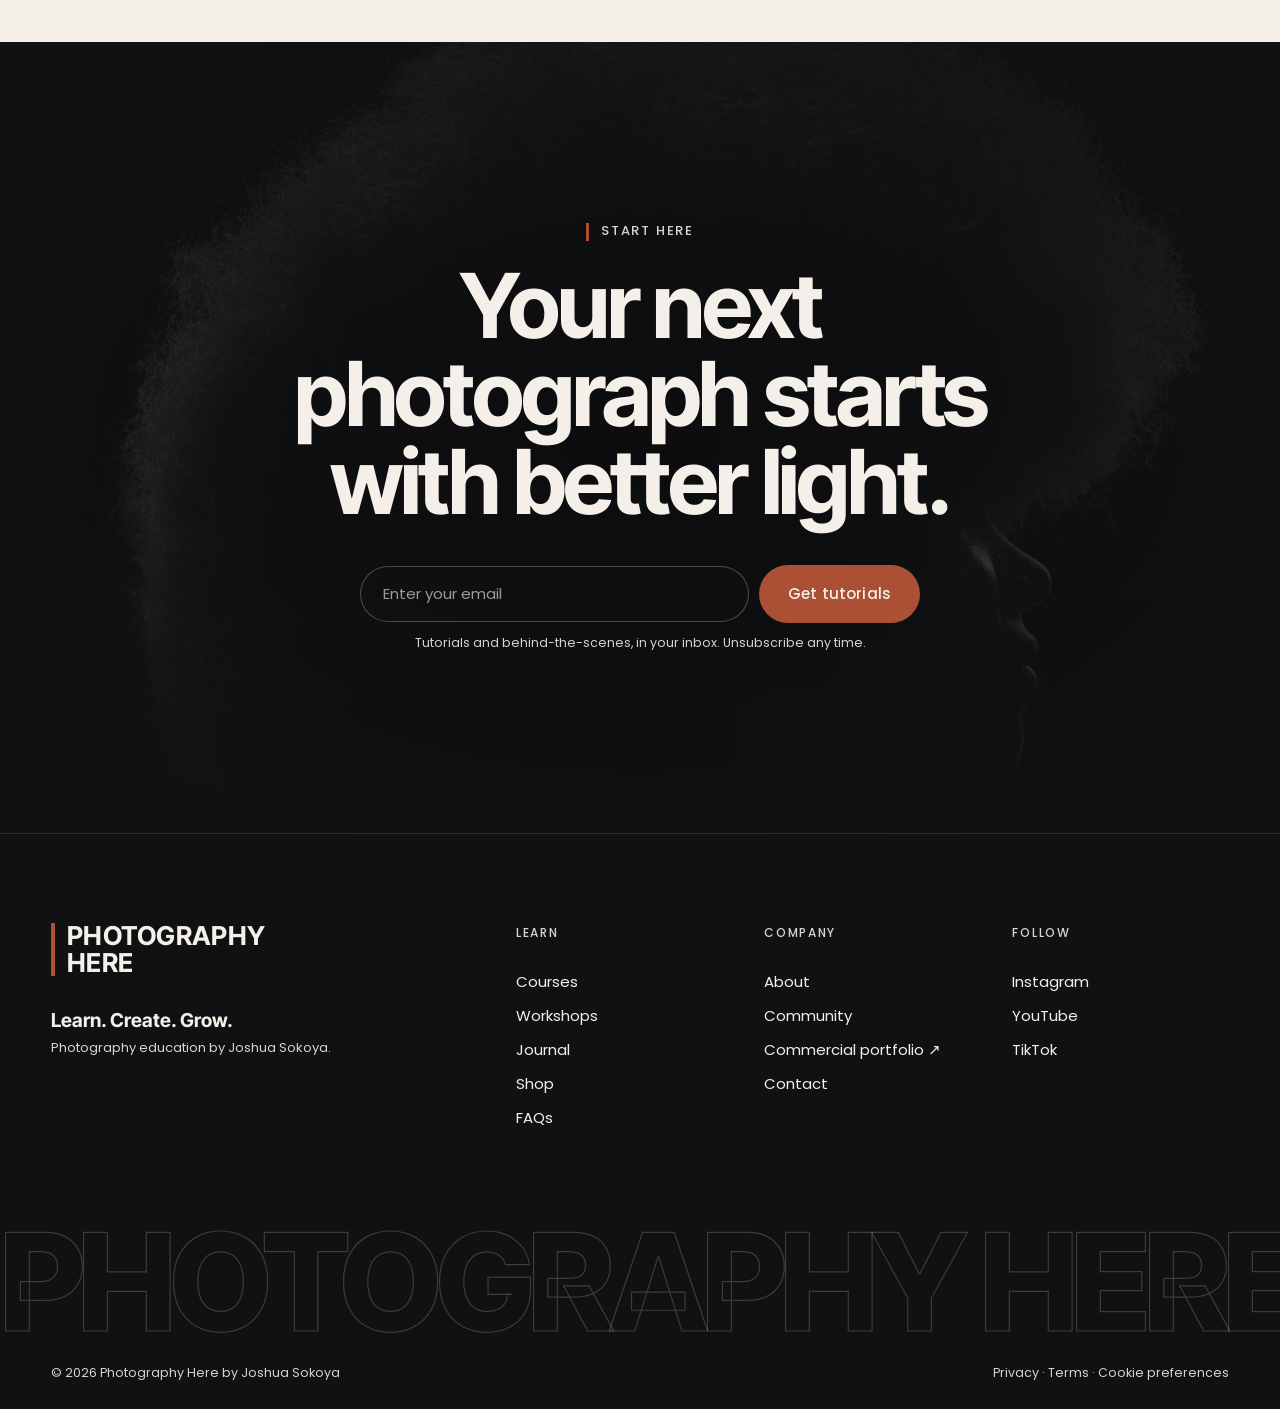
==== commit 7b33c317: "Trust bar: 2x2 grid on all mobile widths; small-screen polish Co-Authored-By: Claude Sonnet 5.5 <nor" ====
--- a/index.html
+++ b/index.html
@@ -20,7 +20,7 @@
 <link rel="preconnect" href="https://fonts.gstatic.com" crossorigin>
 <link href="https://fonts.googleapis.com/css2?family=Inter+Tight:wght@600;700;800&family=Poppins:wght@400;500&display=swap" rel="stylesheet">
 <link rel="preload" as="image" href="assets/img/rim-cut.webp" type="image/webp">
-<link rel="stylesheet" href="assets/css/style.css?v=20261113m">
+<link rel="stylesheet" href="assets/css/style.css?v=20261113o">
 <script>document.documentElement.classList.add('js')</script>
 </head>
 <body>
@@ -115,7 +115,7 @@
 <section class="trustbar" aria-label="Why people learn with Photography Here">
   <ul class="wrap trustbar__list">
     <li><svg viewBox="0 0 24 24" width="22" height="22" fill="none" stroke="currentColor" stroke-width="1.5" aria-hidden="true"><rect x="3" y="6" width="18" height="13" rx="2"/><circle cx="12" cy="12.5" r="3.5"/><path d="M8 6l1.5-2h5L16 6"/></svg><span><b>Taught by a working photographer</b>Lessons from real commercial shoots</span></li>
-    <li><svg viewBox="0 0 24 24" width="22" height="22" fill="none" stroke="currentColor" stroke-width="1.5" aria-hidden="true"><circle cx="12" cy="12" r="4"/><path d="M12 3v3M12 18v3M3 12h3M18 12h3M5.6 5.6l2.1 2.1M16.3 16.3l2.1 2.1M18.4 5.6l-2.1 2.1M7.7 16.3l-2.1 2.1"/></svg><span><b>Real light set-ups</b>Every lesson built around a photo you can recreate</span></li>
+    <li><svg viewBox="0 0 24 24" width="22" height="22" fill="none" stroke="currentColor" stroke-width="1.5" aria-hidden="true"><circle cx="12" cy="12" r="4"/><path d="M12 3v3M12 18v3M3 12h3M18 12h3M5.6 5.6l2.1 2.1M16.3 16.3l2.1 2.1M18.4 5.6l-2.1 2.1M7.7 16.3l-2.1 2.1"/></svg><span><b>Real light set&#8209;ups</b>Every lesson built around a photo you can recreate</span></li>
     <li><svg viewBox="0 0 24 24" width="22" height="22" fill="none" stroke="currentColor" stroke-width="1.5" aria-hidden="true"><path d="M12 3l7 3v5c0 5-3 8-7 10-4-2-7-5-7-10V6z"/><path d="m9 12 2 2 4-4"/></svg><span><b>Honest, never hyped</b>No promise of instant professional results</span></li>
     <li><svg viewBox="0 0 24 24" width="22" height="22" fill="none" stroke="currentColor" stroke-width="1.5" aria-hidden="true"><circle cx="12" cy="5" r="2"/><path d="M5 9h14M12 9v6m0 0-3 6m3-6 3 6"/></svg><span><b>Clear before you commit</b>Inclusions and accessibility shared up front</span></li>
   </ul>
@@ -471,6 +471,6 @@
 <div class="sticky-cta" id="stickyCta" aria-hidden="true"><a class="btn btn--primary" href="#courses" tabindex="-1">Explore courses</a><a class="btn btn--ghost" href="#community" tabindex="-1">Join the community</a></div>
 <a class="notes-pill" href="notes.html" data-cursor="Read">Concept notes <span>↗</span></a>
 
-<script src="assets/js/main.js?v=20261113m"></script>
+<script src="assets/js/main.js?v=20261113o"></script>
 </body>
 </html>
--- a/assets/css/style.css
+++ b/assets/css/style.css
@@ -532,11 +532,13 @@
   .trust__grid{grid-template-columns:1fr}
 }
 @media (max-width:560px){
-  .trustbar__list{grid-template-columns:1fr;row-gap:0;padding-block:8px}
-  .trustbar li{flex-direction:row;align-items:center;gap:16px;padding:20px 0;border-left:0!important}
-  .trustbar li+li{border-top:1px solid rgba(213,213,211,.12)}
-  .trustbar li svg{flex:0 0 22px;padding:11px}
-  .trustbar li b{margin-bottom:3px;font-size:1.05rem}
+  .trustbar__list{grid-template-columns:1fr 1fr;row-gap:0;column-gap:0;padding-block:4px}
+  .trustbar li{flex-direction:column;align-items:flex-start;gap:14px;padding:24px 14px 24px 0!important;border-left:0!important;border-top:0}
+  .trustbar li:nth-child(even){padding:24px 0 24px 16px!important;border-left:1px solid rgba(213,213,211,.12)!important}
+  .trustbar li:nth-child(n+3){border-top:1px solid rgba(213,213,211,.12)}
+  .trustbar li svg{width:20px;height:20px;padding:11px}
+  .trustbar li span{max-width:none;font-size:12.5px;line-height:1.5}
+  .trustbar li b{margin-bottom:6px;font-size:1rem}
   .why li{grid-template-columns:40px 1fr}
   .story figcaption{flex-wrap:wrap}
   .story__tag{margin-left:52px}
@@ -603,3 +605,8 @@
   .promise h3{grid-column:2;margin-bottom:6px}
   .story--feature::after{opacity:.1}
 }
+
+@media (max-width:360px){
+  .sticky-cta .btn,.hero__cta .btn{font-size:12.5px;padding-inline:8px}
+  .trustbar li b{font-size:.95rem}
+}
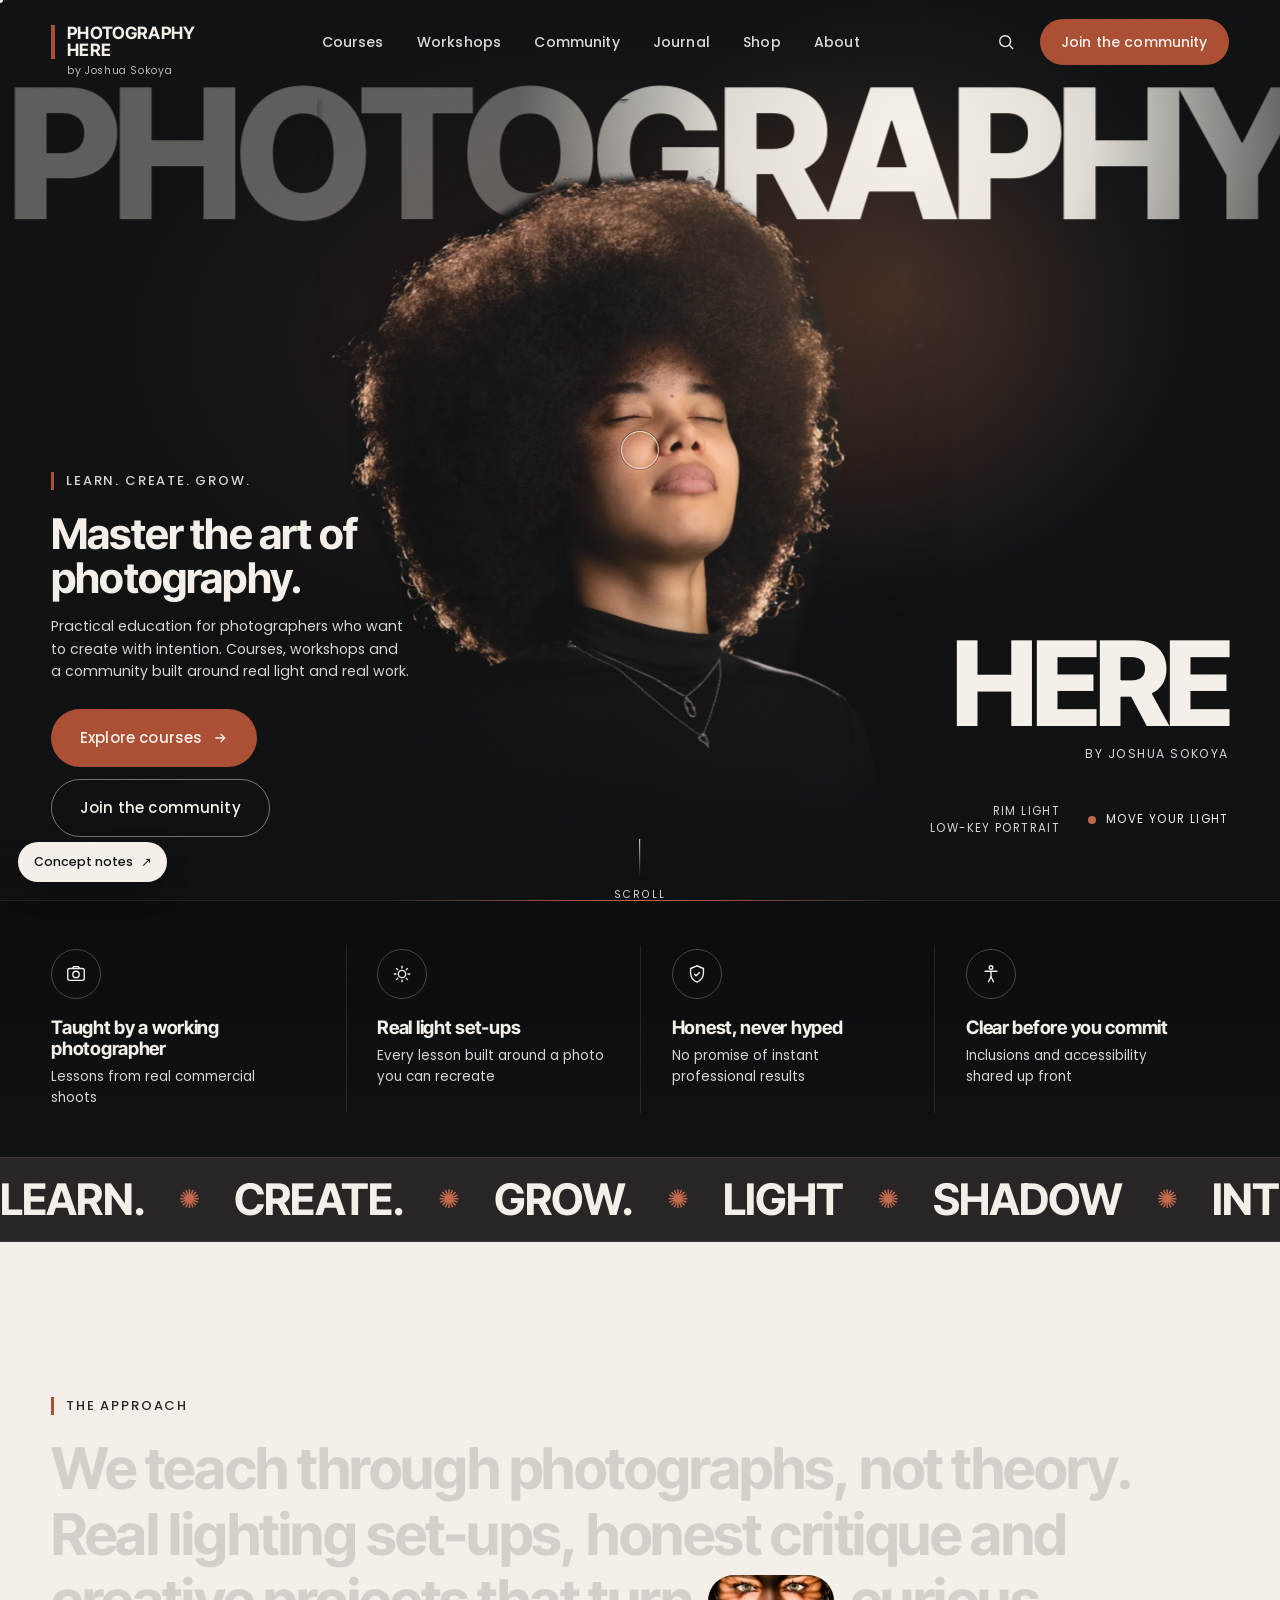
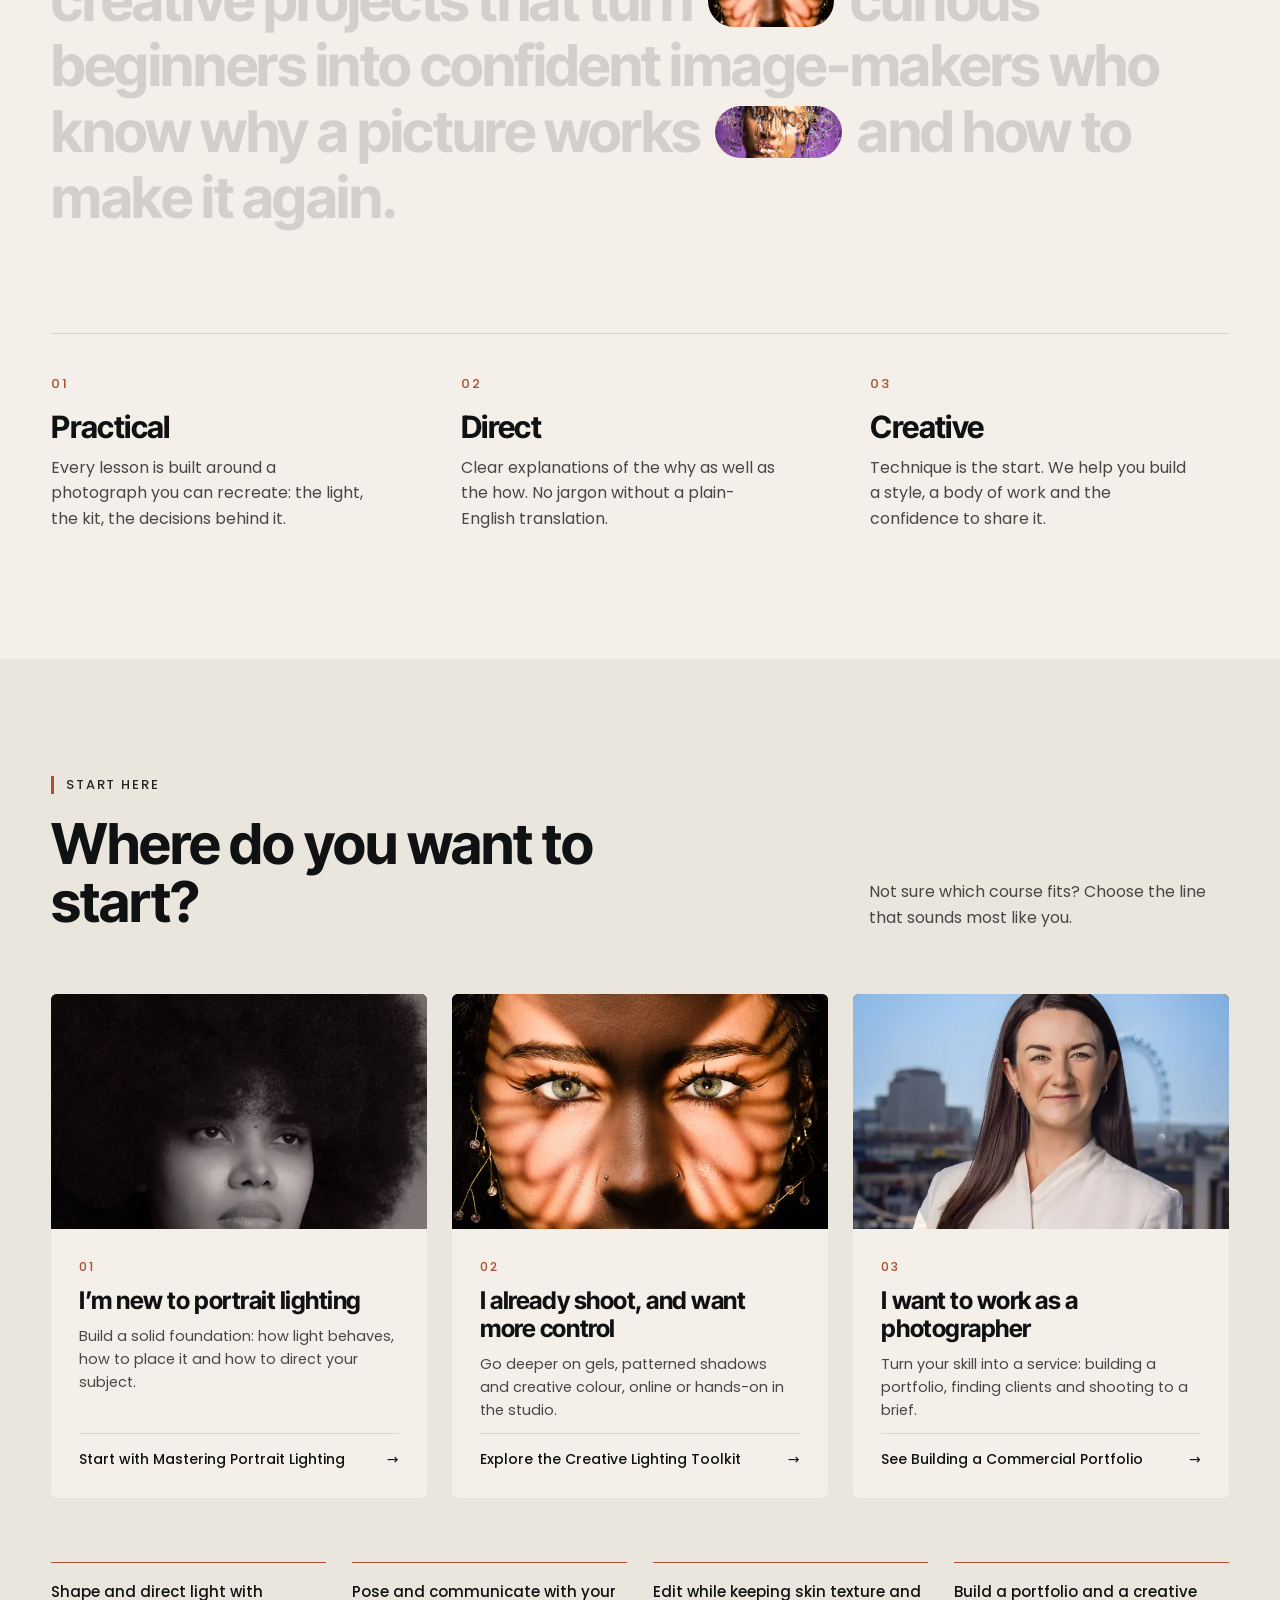
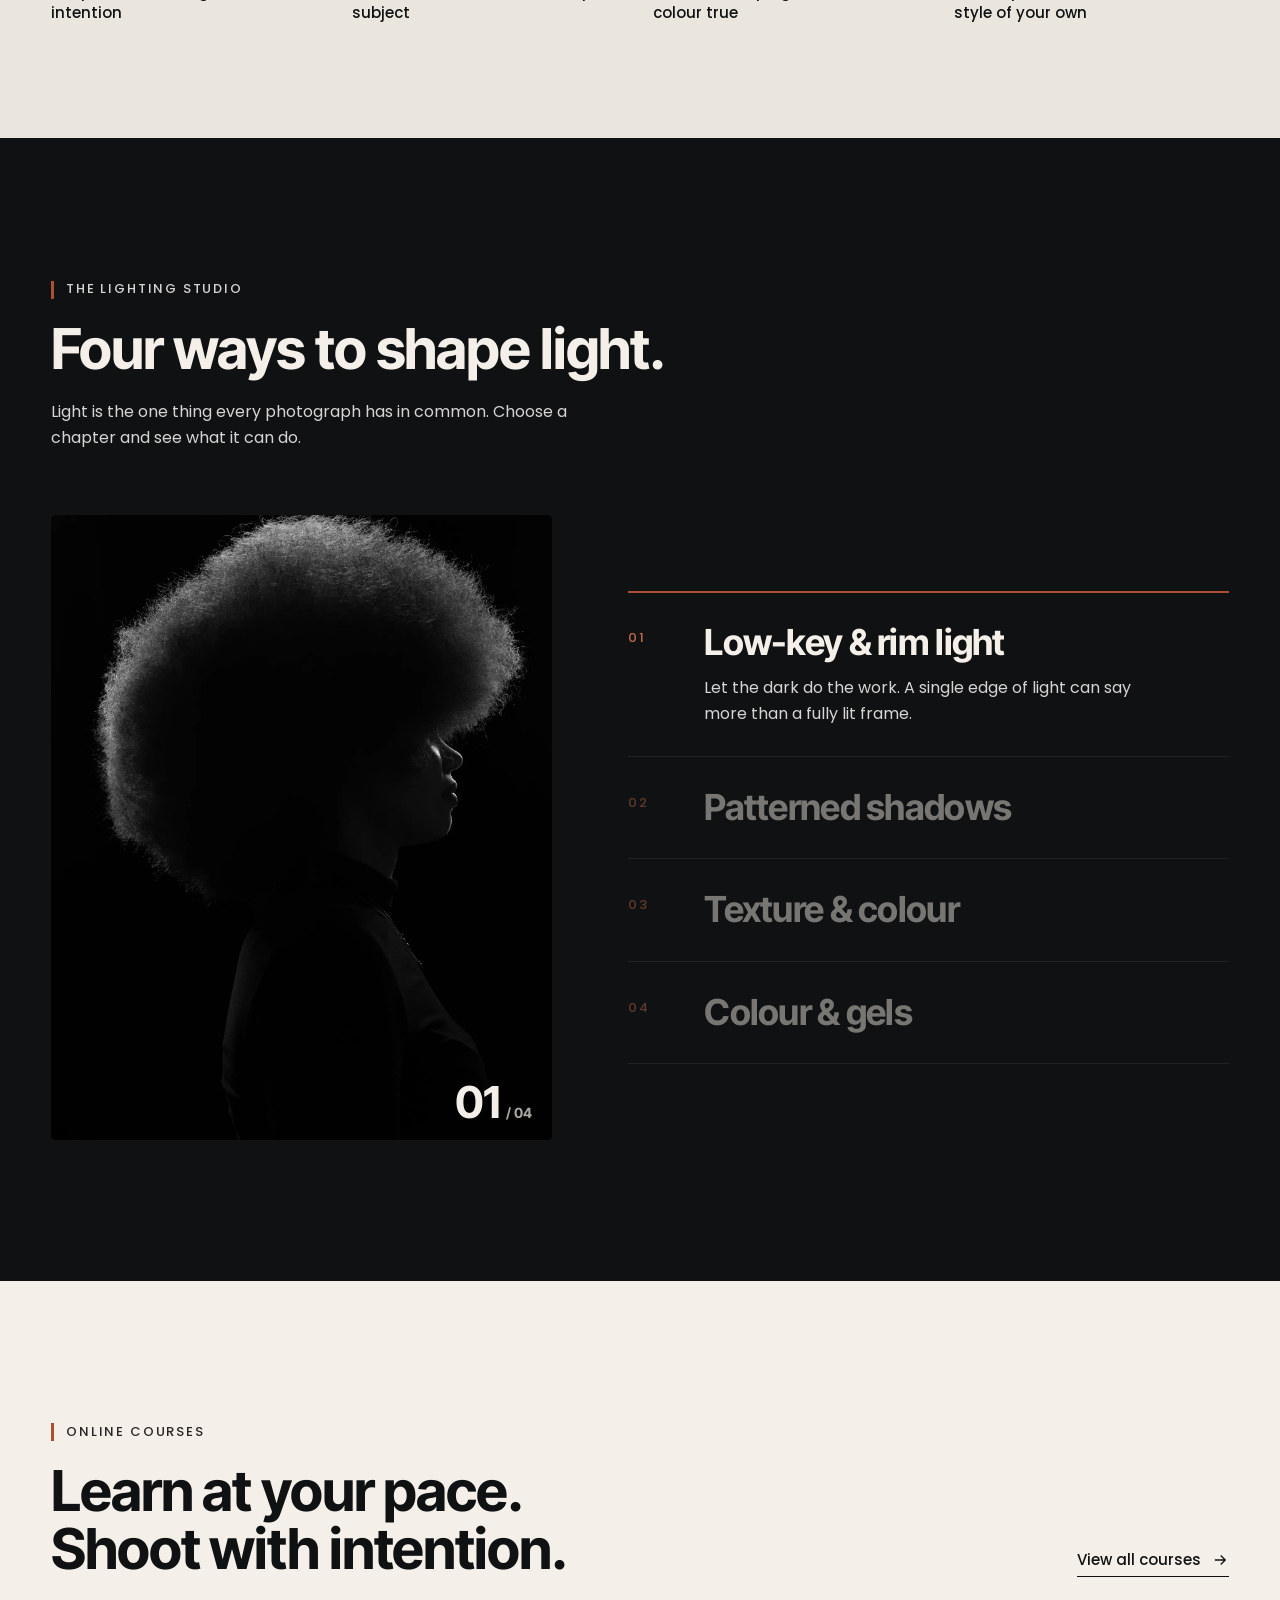
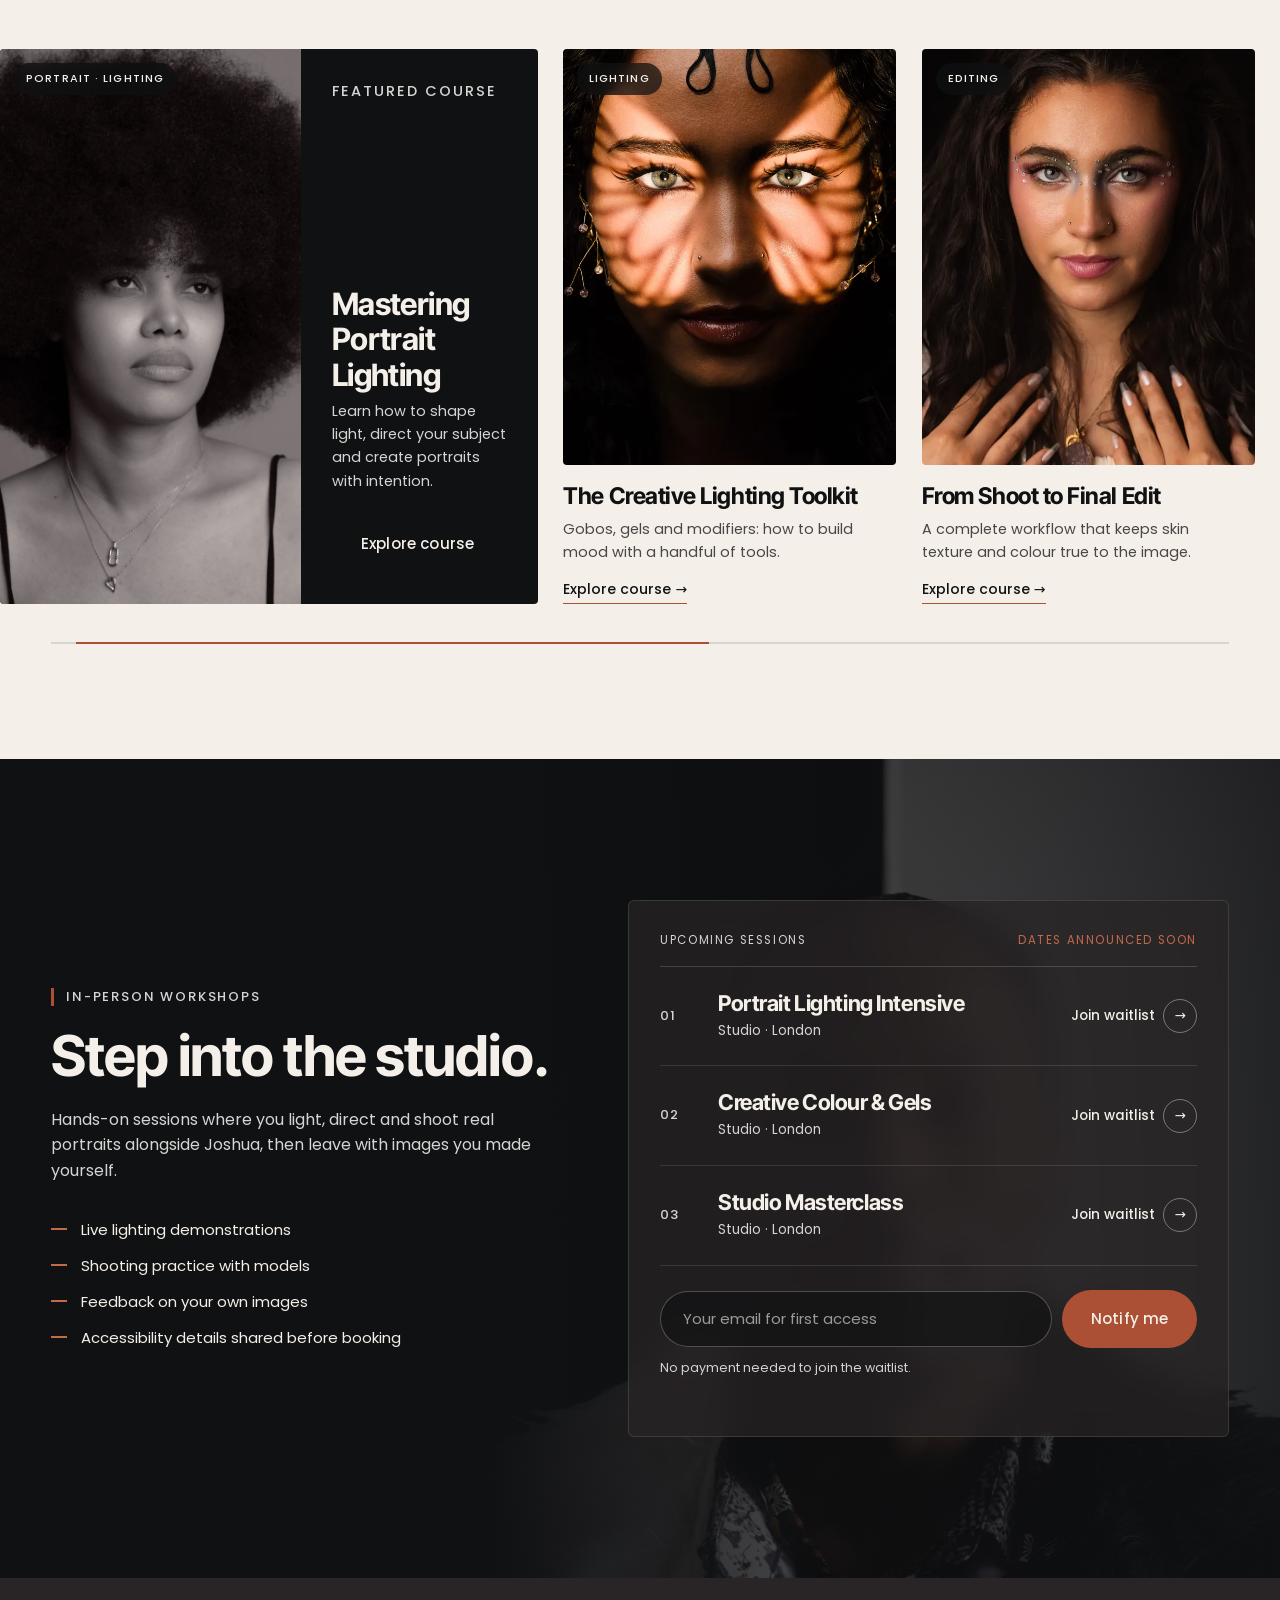
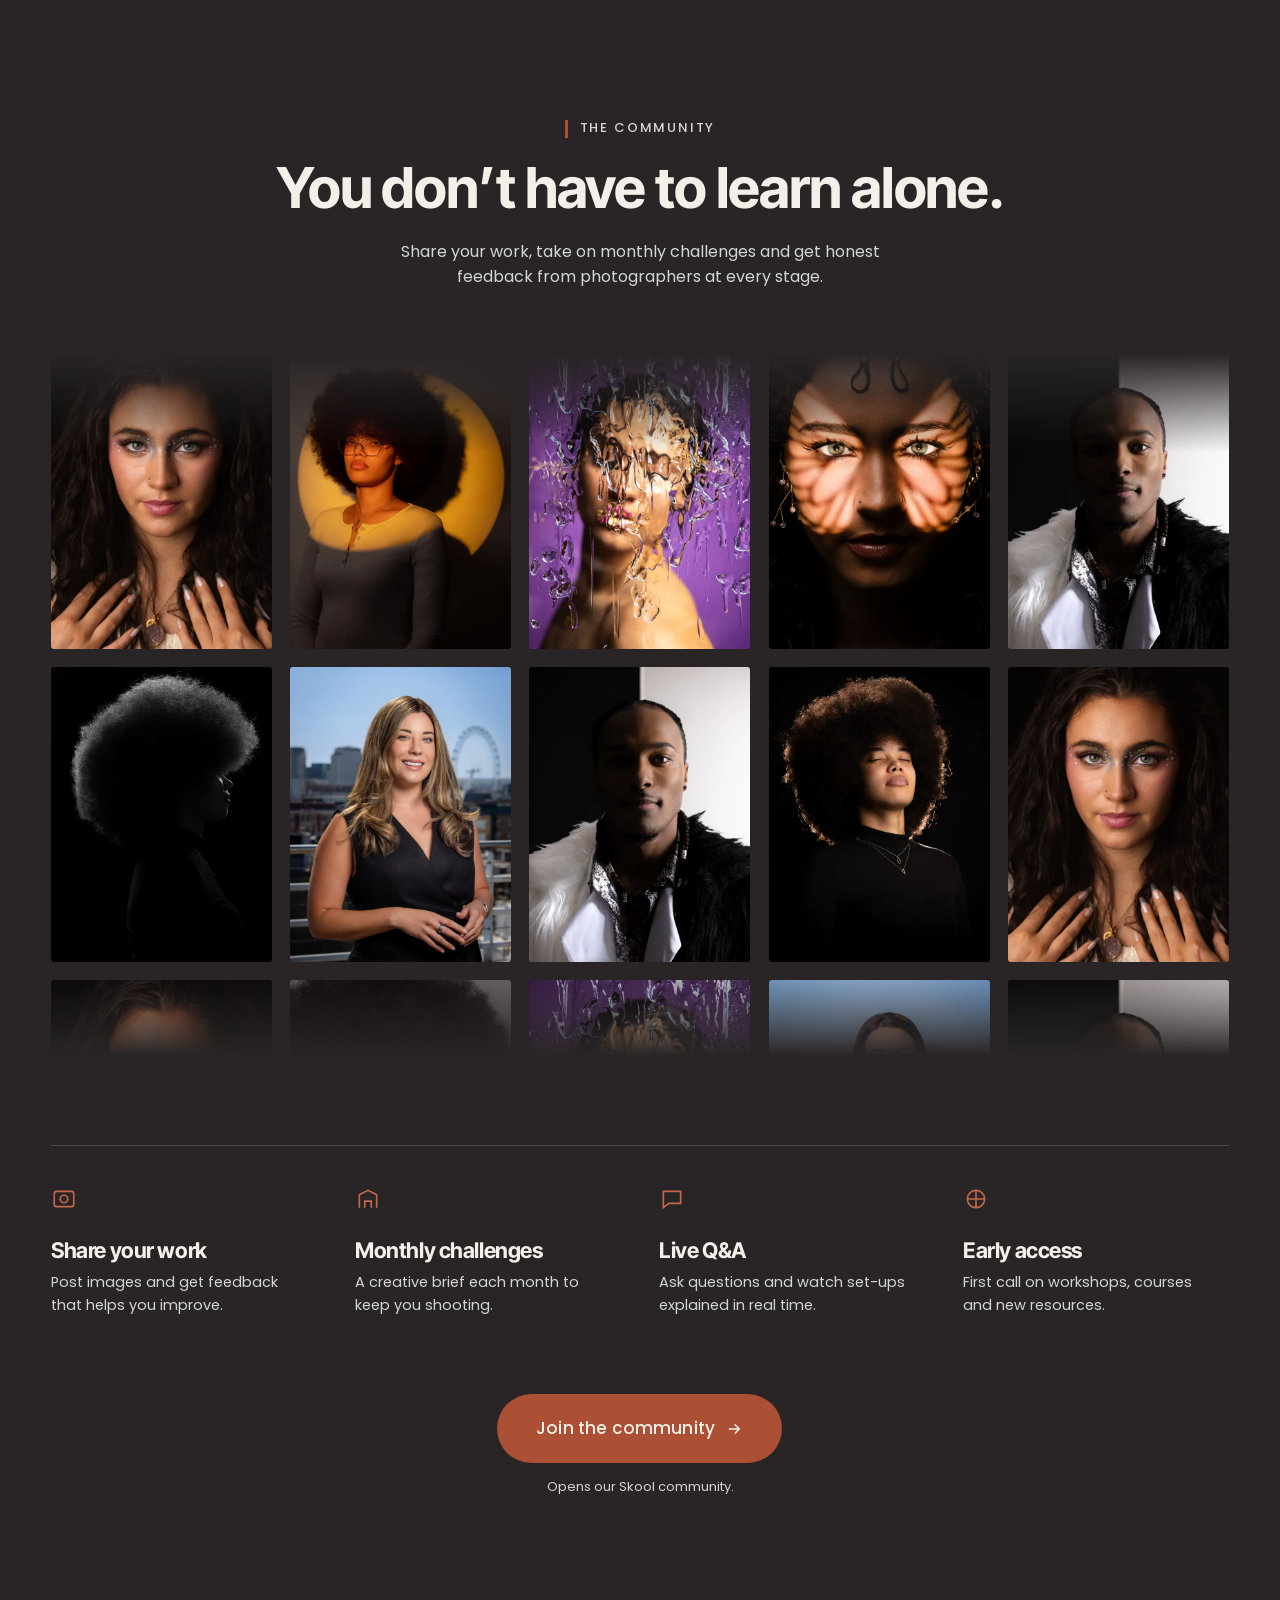
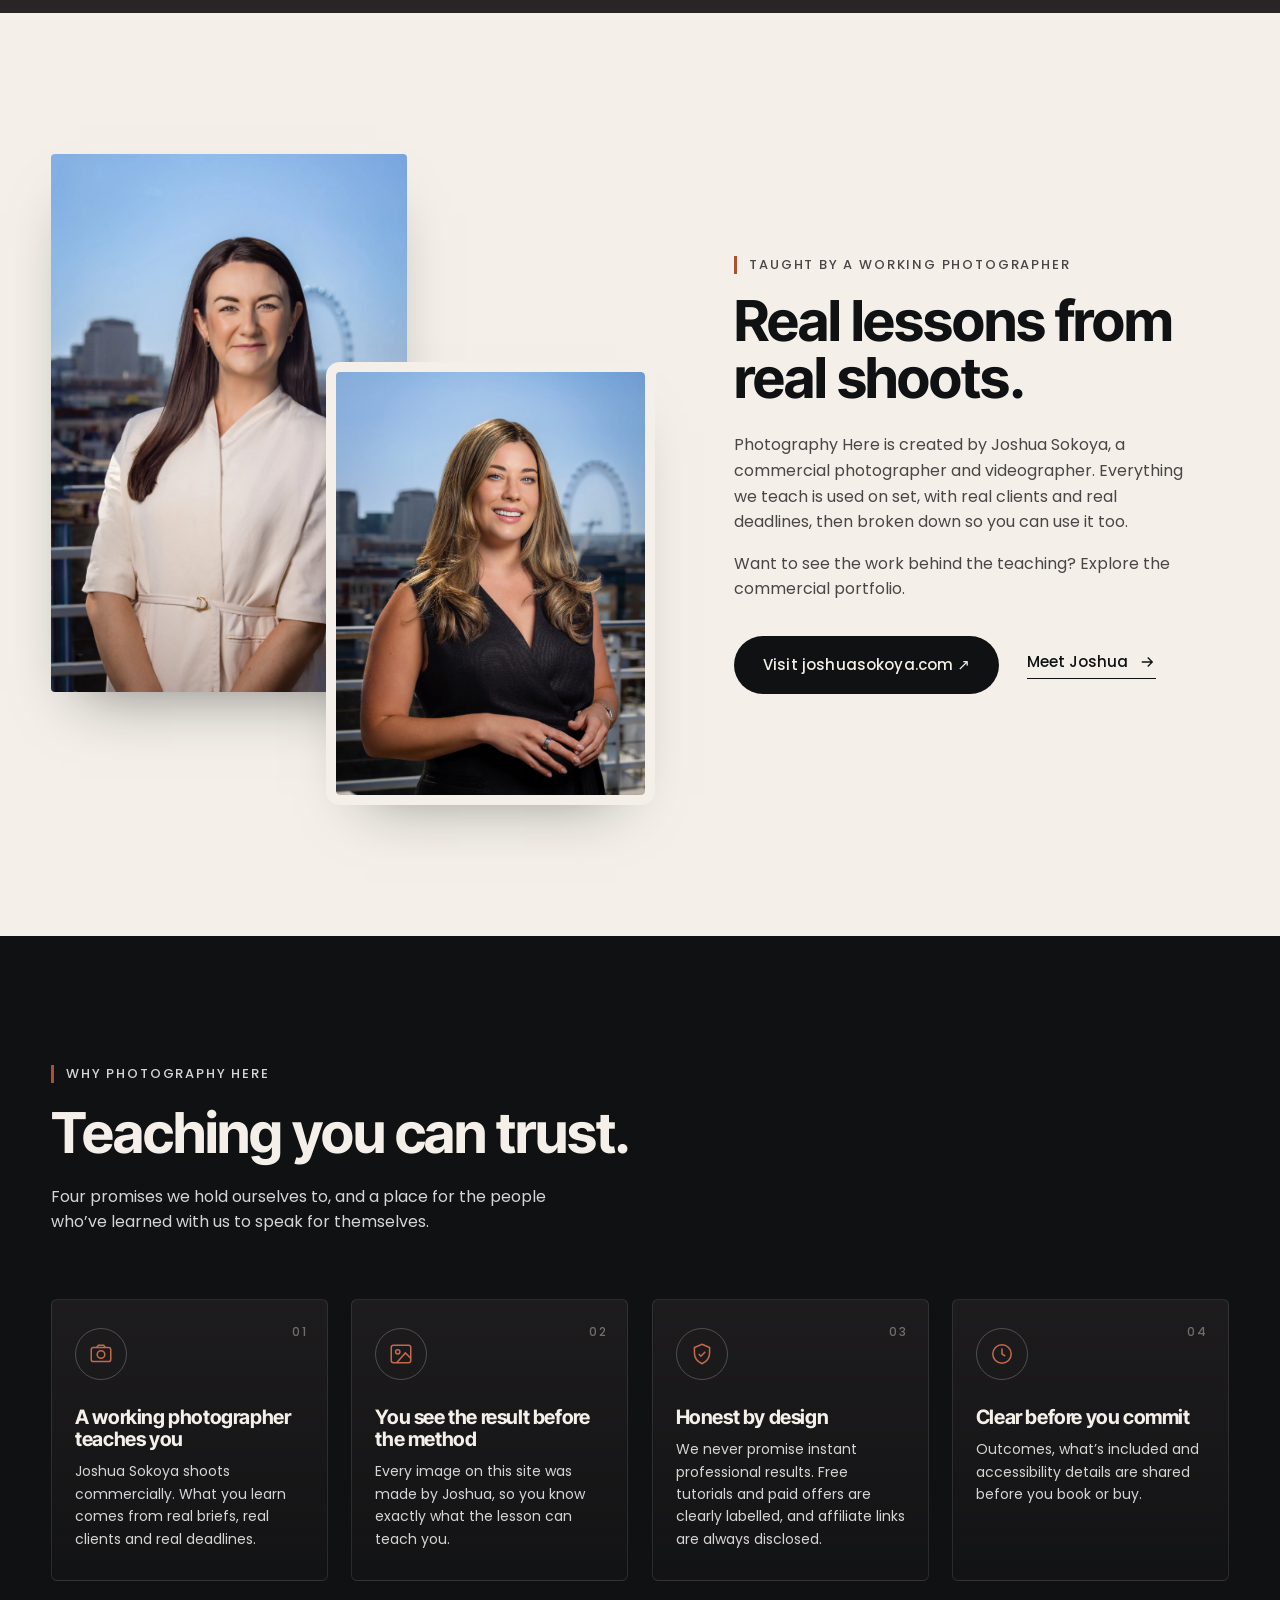
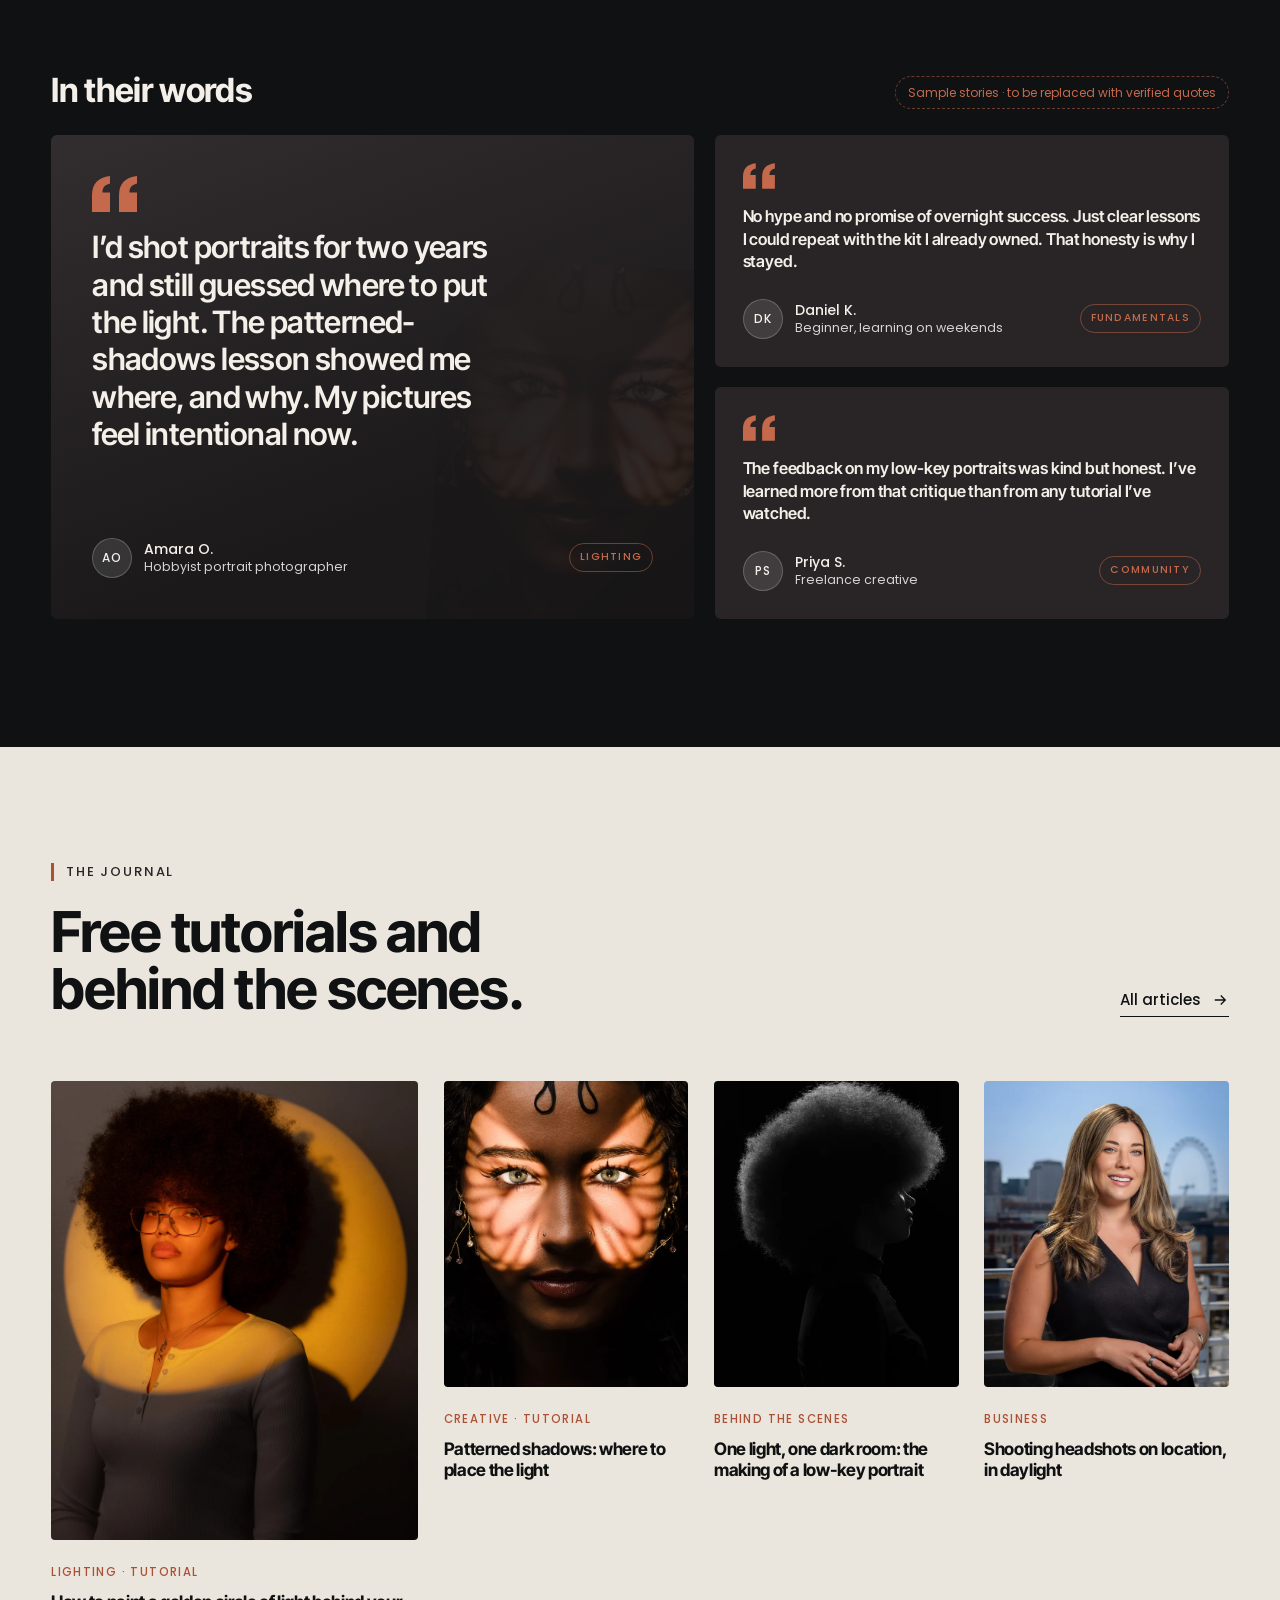
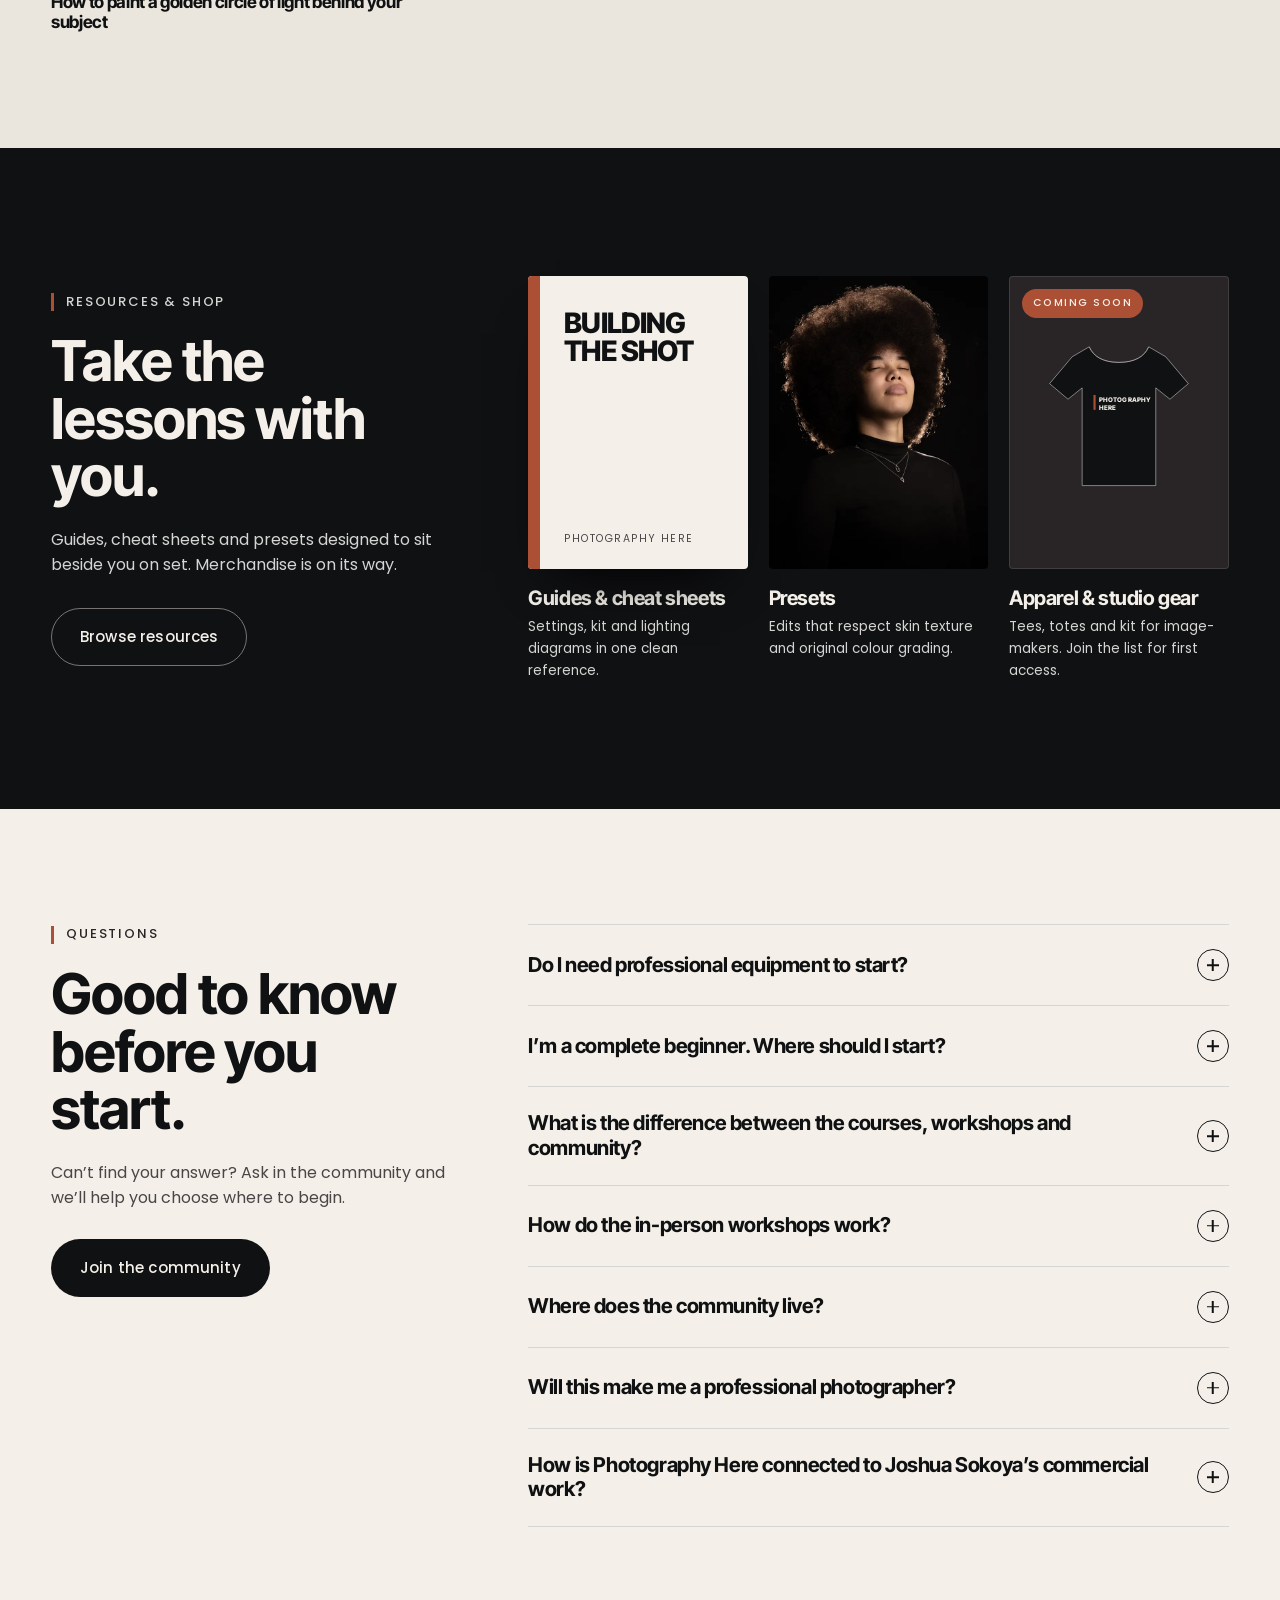
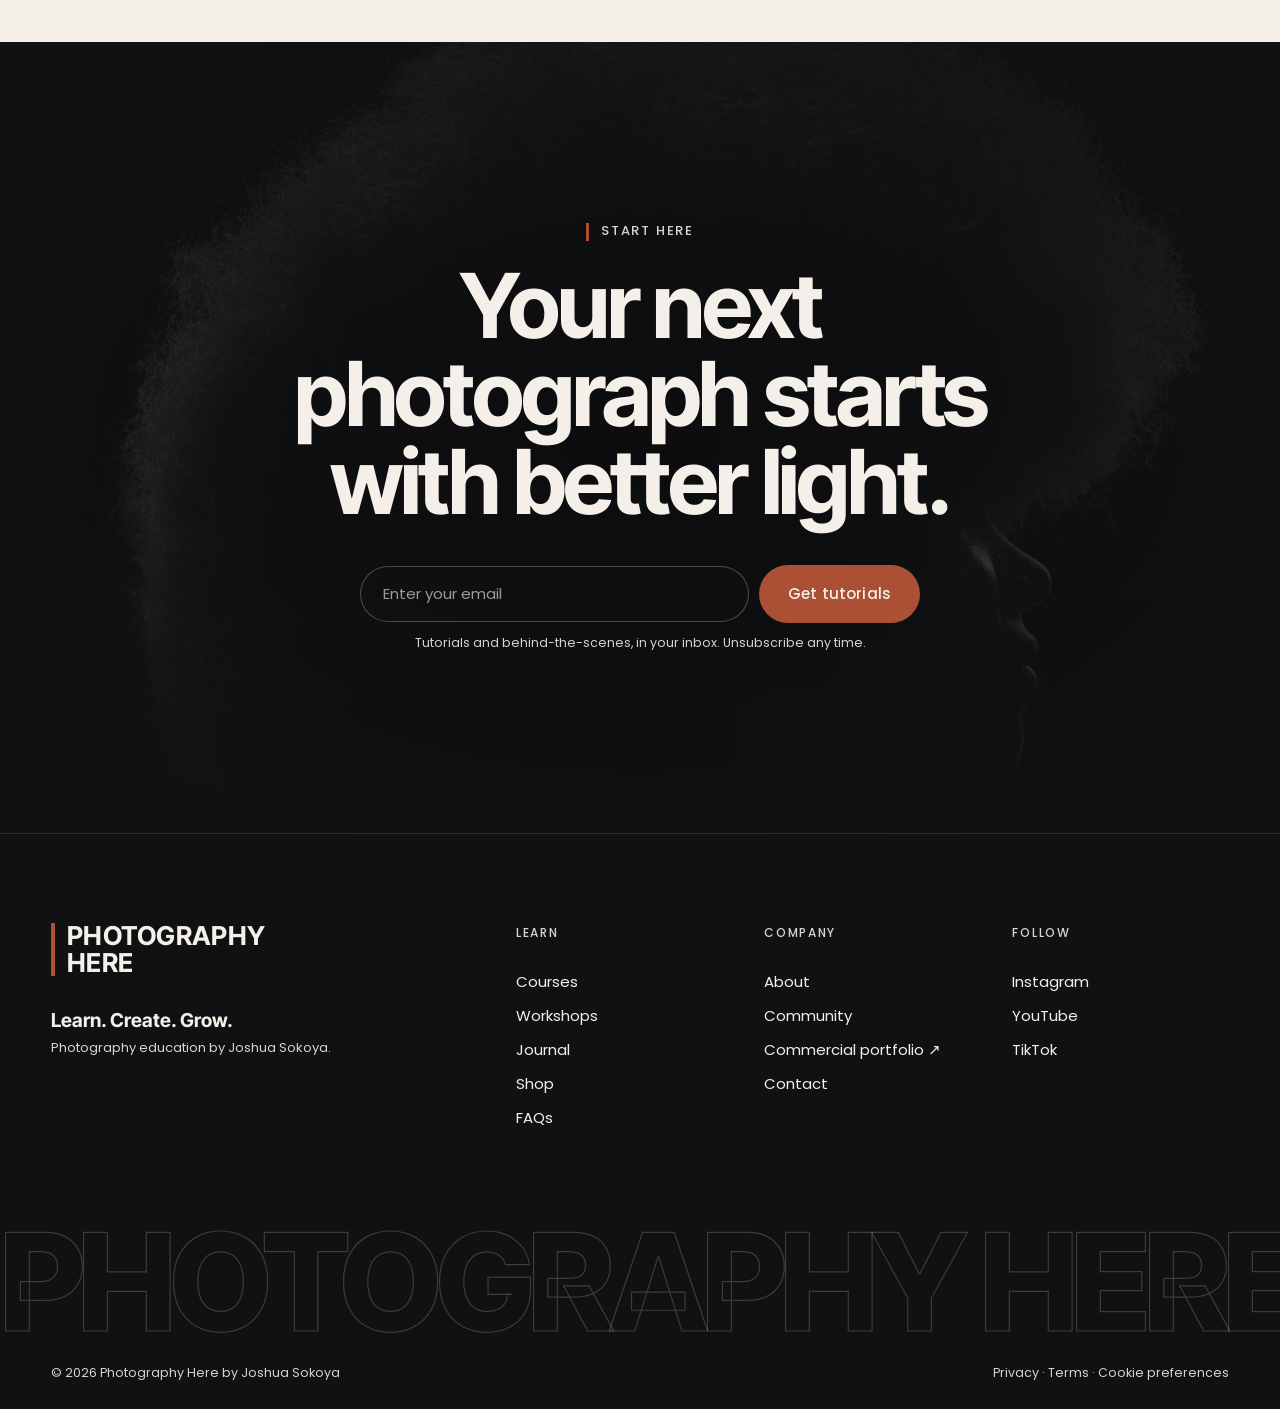
==== commit 5073973d: "Community wall: endless vertical drift, alternating direction Co-Authored-By: Claude Sonnet 5.5 <nor" ====
--- a/index.html
+++ b/index.html
@@ -20,7 +20,7 @@
 <link rel="preconnect" href="https://fonts.gstatic.com" crossorigin>
 <link href="https://fonts.googleapis.com/css2?family=Inter+Tight:wght@600;700;800&family=Poppins:wght@400;500&display=swap" rel="stylesheet">
 <link rel="preload" as="image" href="assets/img/rim-cut.webp" type="image/webp">
-<link rel="stylesheet" href="assets/css/style.css?v=20261113o">
+<link rel="stylesheet" href="assets/css/style.css?v=20261113p">
 <script>document.documentElement.classList.add('js')</script>
 </head>
 <body>
@@ -471,6 +471,6 @@
 <div class="sticky-cta" id="stickyCta" aria-hidden="true"><a class="btn btn--primary" href="#courses" tabindex="-1">Explore courses</a><a class="btn btn--ghost" href="#community" tabindex="-1">Join the community</a></div>
 <a class="notes-pill" href="notes.html" data-cursor="Read">Concept notes <span>↗</span></a>
 
-<script src="assets/js/main.js?v=20261113o"></script>
+<script src="assets/js/main.js?v=20261113p"></script>
 </body>
 </html>
--- a/assets/css/style.css
+++ b/assets/css/style.css
@@ -279,7 +279,14 @@
 .wall{display:grid;grid-template-columns:repeat(5,1fr);gap:clamp(10px,1.4vw,20px);padding-inline:var(--gut);max-width:1700px;margin:clamp(20px,3vw,40px) auto 0;height:min(78vh,760px);overflow:hidden;position:relative;
   -webkit-mask-image:linear-gradient(to bottom,transparent,#000 14%,#000 86%,transparent);mask-image:linear-gradient(to bottom,transparent,#000 14%,#000 86%,transparent)}
 .wall__col{display:flex;flex-direction:column;gap:clamp(10px,1.4vw,20px);will-change:transform}
-.wall__col--mid{padding-top:6vw}
+.wall__col{overflow:visible}
+.wall__track{display:flex;flex-direction:column;animation:wallUp var(--dur,40s) linear infinite;will-change:transform}
+.wall__track.is-down{animation-name:wallDown}
+.wall__set{display:flex;flex-direction:column;gap:clamp(10px,1.4vw,20px);padding-bottom:clamp(10px,1.4vw,20px)}
+.wall:hover .wall__track{animation-play-state:paused}
+@keyframes wallUp{from{transform:translateY(0)}to{transform:translateY(calc(var(--shift,0px) * -1))}}
+@keyframes wallDown{from{transform:translateY(calc(var(--shift,0px) * -1))}to{transform:translateY(0)}}
+@media (prefers-reduced-motion:reduce){.wall__track{animation:none!important}}
 .wall img{width:100%;aspect-ratio:3/4;object-fit:cover;border-radius:3px;filter:saturate(.95) contrast(1.02);transition:transform .8s var(--ease),filter .5s}
 .wall img:hover{transform:scale(1.03);filter:saturate(1.15)}
 .perks{display:grid;grid-template-columns:repeat(4,1fr);gap:clamp(20px,3vw,48px);margin-top:clamp(56px,7vw,100px);padding-top:40px;border-top:1px solid rgba(213,213,211,.2)}
@@ -385,7 +392,7 @@
   .chapters__grid,.workshops__grid,.about__grid{grid-template-columns:1fr}
   .chapters__stage{max-height:none;aspect-ratio:4/5}
   .pillars,.perks{grid-template-columns:1fr 1fr}
-  .wall{grid-template-columns:repeat(3,1fr);height:auto;max-height:560px;align-items:start}
+  .wall{grid-template-columns:repeat(3,1fr);height:min(68vh,580px)}
   .wall__col:nth-child(n+4){display:none}
   .sec-head--row{flex-direction:column;align-items:flex-start}
   .about__imgs{order:2;max-width:520px}
